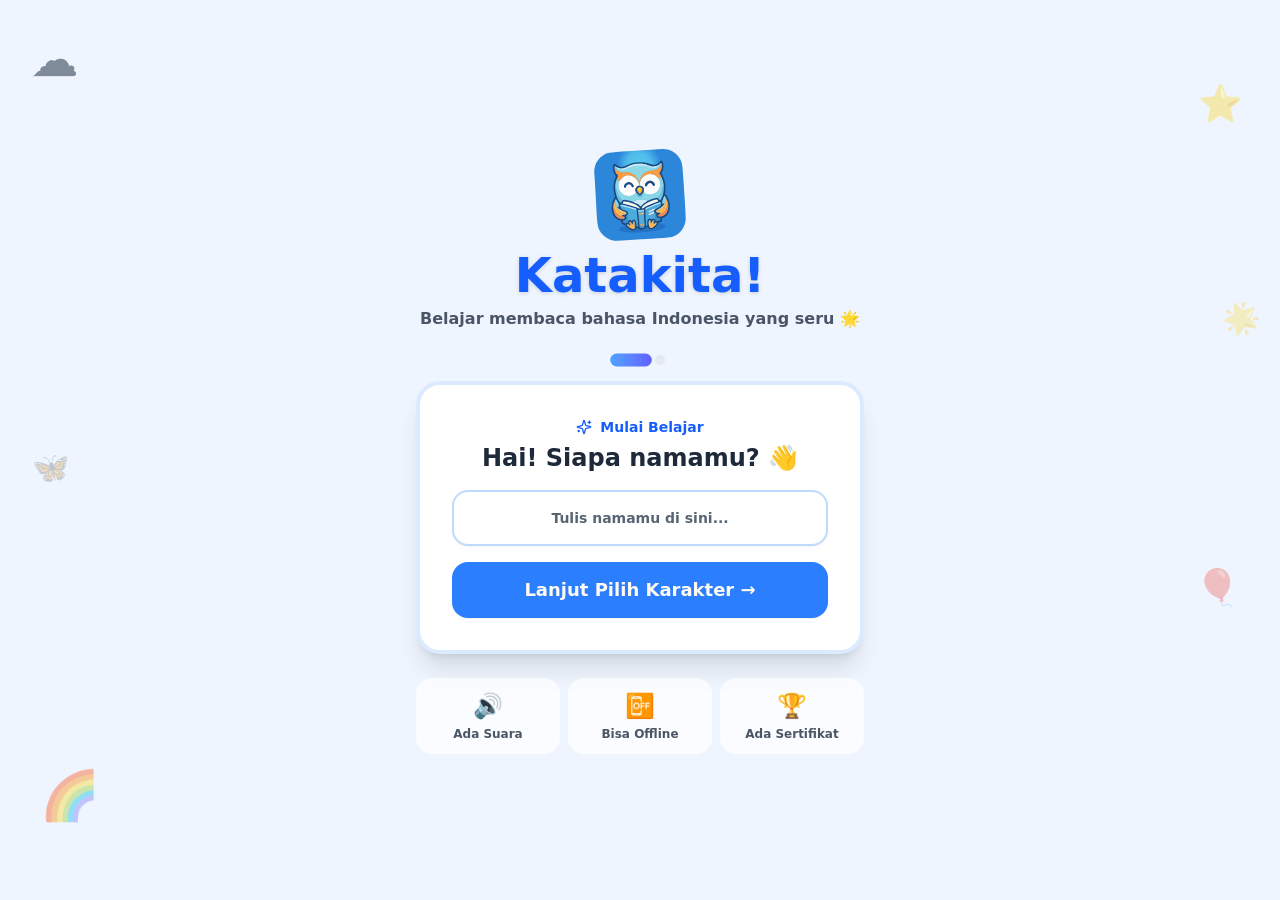
==== index.html @ d4f13519 "Add files via upload" ====
<!DOCTYPE html><!--mQQoh7WRoT4p6DpOBWC2L--><html lang="id"><head><meta charSet="utf-8"/><meta name="viewport" content="width=device-width, initial-scale=1, maximum-scale=1, viewport-fit=cover, user-scalable=no"/><link rel="preload" as="image" href="katakita-owl.svg?v=owl3"/><link rel="stylesheet" href="/_next/static/chunks/5ed0e0ec4a953db2.css" data-precedence="next"/><link rel="preload" as="script" fetchPriority="low" href="/_next/static/chunks/58c60a5fa6b544da.js"/><script src="/_next/static/chunks/771dedee3f5e1621.js" async=""></script><script src="/_next/static/chunks/93cf8d9e202dfd11.js" async=""></script><script src="/_next/static/chunks/turbopack-f32afe19e0b75952.js" async=""></script><script src="/_next/static/chunks/2f236954d6a65e12.js" async=""></script><script src="/_next/static/chunks/97674f6261551da7.js" async=""></script><script src="/_next/static/chunks/a57a8f1e0f7d968f.js" async=""></script><script src="/_next/static/chunks/85c92bc7a7020d07.js" async=""></script><script src="/_next/static/chunks/1128827484b15f7f.js" async=""></script><link rel="manifest" href="manifest.json"/><meta name="apple-mobile-web-app-capable" content="yes"/><meta name="mobile-web-app-capable" content="yes"/><link rel="icon" href="favicon.ico?v=owl2" sizes="48x48"/><link rel="icon" type="image/svg+xml" href="favicon.svg?v=owl2"/><link rel="icon" type="image/png" sizes="64x64" href="favicon.png?v=owl2"/><link rel="icon" type="image/png" sizes="192x192" href="icon-192.png?v=owl2"/><link rel="icon" type="image/png" sizes="512x512" href="icon-512.png?v=owl2"/><link rel="apple-touch-icon" href="icon-192.png?v=owl2"/><meta name="theme-color" content="#4E71FF"/><title>Katakita! - Belajar Membaca Indonesia</title><meta name="description" content="Aplikasi belajar membaca bahasa Indonesia untuk anak. Lengkap dengan suara, permainan, 6 level, dan sertifikat. Bisa dipasang &amp; dipakai offline."/><meta name="application-name" content="Katakita"/><meta name="author" content="Katakita"/><meta name="keywords" content="belajar membaca,anak,bahasa indonesia,suku kata,PWA,edukasi anak"/><meta name="mobile-web-app-capable" content="yes"/><meta name="apple-mobile-web-app-title" content="Katakita"/><meta name="apple-mobile-web-app-status-bar-style" content="default"/><meta property="og:title" content="Katakita!"/><meta property="og:description" content="Belajar membaca bahasa Indonesia untuk anak"/><meta property="og:type" content="website"/><meta name="twitter:card" content="summary"/><meta name="twitter:title" content="Katakita!"/><meta name="twitter:description" content="Belajar membaca bahasa Indonesia untuk anak"/><script src="/_next/static/chunks/a6dad97d9634a72d.js" noModule=""></script></head><body class="antialiased bg-background text-foreground"><div hidden=""><!--$--><!--/$--></div><div class="min-h-screen flex flex-col" style="opacity:1"><div class="min-h-screen flex flex-col items-center justify-center px-4 py-8 bg-[#EEF5FF] relative overflow-hidden"><div class="absolute top-10 left-5 text-5xl opacity-50 select-none">☁️</div><div class="absolute top-20 right-8 text-4xl opacity-40 select-none">⭐</div><div class="absolute bottom-20 left-10 text-5xl opacity-40 select-none">🌈</div><div class="absolute top-1/3 right-5 text-3xl opacity-30 select-none">🌟</div><div class="absolute bottom-1/3 right-10 text-4xl opacity-30 select-none">🎈</div><div class="absolute top-1/2 left-8 text-3xl opacity-25 select-none">🦋</div><div class="w-full max-w-md relative z-10" style="opacity:1;transform:none"><div class="text-center mb-6"><img class="w-24 h-24 mb-2 mx-auto" src="katakita-owl.svg?v=owl3" alt="Katakita"/><h1 class="text-4xl sm:text-5xl font-black text-blue-600 drop-shadow-sm">Katakita!</h1><p class="text-gray-600 mt-2 font-semibold">Belajar membaca bahasa Indonesia yang seru 🌟</p></div><div class="flex items-center justify-center gap-2 mb-4"><div class="h-2.5 rounded-full transition-all w-8 bg-gradient-to-r from-blue-400 to-indigo-500"></div><div class="h-2.5 rounded-full transition-all w-2.5 bg-gray-300"></div></div><div class="bg-white rounded-3xl shadow-xl border-4 border-blue-100 p-6 sm:p-8"><div class="text-center mb-4"><div class="inline-flex items-center gap-2 text-blue-600 font-bold text-sm mb-1"><svg xmlns="http://www.w3.org/2000/svg" width="24" height="24" viewBox="0 0 24 24" fill="none" stroke="currentColor" stroke-width="2" stroke-linecap="round" stroke-linejoin="round" class="lucide lucide-sparkles w-4 h-4" aria-hidden="true"><path d="M9.937 15.5A2 2 0 0 0 8.5 14.063l-6.135-1.582a.5.5 0 0 1 0-.962L8.5 9.936A2 2 0 0 0 9.937 8.5l1.582-6.135a.5.5 0 0 1 .963 0L14.063 8.5A2 2 0 0 0 15.5 9.937l6.135 1.581a.5.5 0 0 1 0 .964L15.5 14.063a2 2 0 0 0-1.437 1.437l-1.582 6.135a.5.5 0 0 1-.963 0z"></path><path d="M20 3v4"></path><path d="M22 5h-4"></path><path d="M4 17v2"></path><path d="M5 18H3"></path></svg> Mulai Belajar</div><h2 class="text-2xl font-black text-gray-800">Hai! Siapa namamu? 👋</h2></div><input data-slot="input" class="file:text-foreground placeholder:text-muted-foreground selection:bg-primary selection:text-primary-foreground dark:bg-input/30 flex w-full min-w-0 bg-transparent px-3 py-1 shadow-xs transition-[color,box-shadow] outline-none file:inline-flex file:h-7 file:border-0 file:bg-transparent file:text-sm file:font-medium disabled:pointer-events-none disabled:cursor-not-allowed disabled:opacity-50 md:text-sm focus-visible:border-ring focus-visible:ring-ring/50 focus-visible:ring-[3px] aria-invalid:ring-destructive/20 dark:aria-invalid:ring-destructive/40 aria-invalid:border-destructive text-center text-xl font-bold h-14 rounded-2xl border-2 border-blue-200 focus:border-blue-400" placeholder="Tulis namamu di sini..." maxLength="20" value=""/><button data-slot="button" class="inline-flex items-center justify-center gap-2 whitespace-nowrap transition-all disabled:pointer-events-none disabled:opacity-50 [&amp;_svg]:pointer-events-none [&amp;_svg:not([class*=&#x27;size-&#x27;])]:size-4 shrink-0 [&amp;_svg]:shrink-0 outline-none focus-visible:border-ring focus-visible:ring-ring/50 focus-visible:ring-[3px] aria-invalid:ring-destructive/20 dark:aria-invalid:ring-destructive/40 aria-invalid:border-destructive text-primary-foreground shadow-xs px-4 py-2 has-[&gt;svg]:px-3 w-full mt-4 h-14 text-lg font-bold rounded-2xl bg-blue-500 hover:bg-blue-600">Lanjut Pilih Karakter →</button></div><div class="mt-6 grid grid-cols-3 gap-2 text-center"><div class="bg-white/70 rounded-2xl p-3"><div class="text-2xl mb-1">🔊</div><div class="text-xs font-bold text-gray-600">Ada Suara</div></div><div class="bg-white/70 rounded-2xl p-3"><div class="text-2xl mb-1">📴</div><div class="text-xs font-bold text-gray-600">Bisa Offline</div></div><div class="bg-white/70 rounded-2xl p-3"><div class="text-2xl mb-1">🏆</div><div class="text-xs font-bold text-gray-600">Ada Sertifikat</div></div></div></div></div></div><!--$--><!--/$--><div role="region" aria-label="Notifications (F8)" tabindex="-1" style="pointer-events:none"><ol tabindex="-1" class="fixed top-0 z-[100] flex max-h-screen w-full flex-col-reverse p-4 sm:bottom-0 sm:right-0 sm:top-auto sm:flex-col md:max-w-[420px]"></ol></div><script src="/_next/static/chunks/58c60a5fa6b544da.js" id="_R_" async=""></script><script>(self.__next_f=self.__next_f||[]).push([0])</script><script>self.__next_f.push([1,"1:\"$Sreact.fragment\"\n2:I[39756,[\"/_next/static/chunks/2f236954d6a65e12.js\"],\"default\"]\n3:I[37457,[\"/_next/static/chunks/2f236954d6a65e12.js\"],\"default\"]\n4:I[77855,[\"/_next/static/chunks/97674f6261551da7.js\",\"/_next/static/chunks/a57a8f1e0f7d968f.js\"],\"Toaster\"]\n5:I[13468,[\"/_next/static/chunks/97674f6261551da7.js\",\"/_next/static/chunks/a57a8f1e0f7d968f.js\"],\"PWARegister\"]\n6:I[47257,[\"/_next/static/chunks/2f236954d6a65e12.js\"],\"ClientPageRoot\"]\n7:I[52683,[\"/_next/static/chunks/97674f6261551da7.js\",\"/_next/static/chunks/a57a8f1e0f7d968f.js\",\"/_next/static/chunks/85c92bc7a7020d07.js\",\"/_next/static/chunks/1128827484b15f7f.js\"],\"default\"]\na:I[97367,[\"/_next/static/chunks/2f236954d6a65e12.js\"],\"OutletBoundary\"]\nb:\"$Sreact.suspense\"\nd:I[97367,[\"/_next/static/chunks/2f236954d6a65e12.js\"],\"ViewportBoundary\"]\nf:I[97367,[\"/_next/static/chunks/2f236954d6a65e12.js\"],\"MetadataBoundary\"]\n11:I[68027,[\"/_next/static/chunks/2f236954d6a65e12.js\"],\"default\"]\n:HL[\"/_next/static/chunks/5ed0e0ec4a953db2.css\",\"style\"]\n"])</script><script>self.__next_f.push([1,"0:{\"P\":null,\"b\":\"mQQoh7WRoT4p6DpOBWC2L\",\"c\":[\"\",\"\"],\"q\":\"\",\"i\":false,\"f\":[[[\"\",{\"children\":[\"__PAGE__\",{}]},\"$undefined\",\"$undefined\",true],[[\"$\",\"$1\",\"c\",{\"children\":[[[\"$\",\"link\",\"0\",{\"rel\":\"stylesheet\",\"href\":\"/_next/static/chunks/5ed0e0ec4a953db2.css\",\"precedence\":\"next\",\"crossOrigin\":\"$undefined\",\"nonce\":\"$undefined\"}],[\"$\",\"script\",\"script-0\",{\"src\":\"/_next/static/chunks/97674f6261551da7.js\",\"async\":true,\"nonce\":\"$undefined\"}],[\"$\",\"script\",\"script-1\",{\"src\":\"/_next/static/chunks/a57a8f1e0f7d968f.js\",\"async\":true,\"nonce\":\"$undefined\"}]],[\"$\",\"html\",null,{\"lang\":\"id\",\"suppressHydrationWarning\":true,\"children\":[[\"$\",\"head\",null,{\"children\":[[\"$\",\"link\",null,{\"rel\":\"manifest\",\"href\":\"manifest.json\"}],[\"$\",\"meta\",null,{\"name\":\"apple-mobile-web-app-capable\",\"content\":\"yes\"}],[\"$\",\"meta\",null,{\"name\":\"mobile-web-app-capable\",\"content\":\"yes\"}],[\"$\",\"link\",null,{\"rel\":\"icon\",\"href\":\"favicon.ico?v=owl2\",\"sizes\":\"48x48\"}],[\"$\",\"link\",null,{\"rel\":\"icon\",\"type\":\"image/svg+xml\",\"href\":\"favicon.svg?v=owl2\"}],[\"$\",\"link\",null,{\"rel\":\"icon\",\"type\":\"image/png\",\"sizes\":\"64x64\",\"href\":\"favicon.png?v=owl2\"}],[\"$\",\"link\",null,{\"rel\":\"icon\",\"type\":\"image/png\",\"sizes\":\"192x192\",\"href\":\"icon-192.png?v=owl2\"}],[\"$\",\"link\",null,{\"rel\":\"icon\",\"type\":\"image/png\",\"sizes\":\"512x512\",\"href\":\"icon-512.png?v=owl2\"}],[\"$\",\"link\",null,{\"rel\":\"apple-touch-icon\",\"href\":\"icon-192.png?v=owl2\"}]]}],[\"$\",\"body\",null,{\"className\":\"antialiased bg-background text-foreground\",\"children\":[[\"$\",\"$L2\",null,{\"parallelRouterKey\":\"children\",\"error\":\"$undefined\",\"errorStyles\":\"$undefined\",\"errorScripts\":\"$undefined\",\"template\":[\"$\",\"$L3\",null,{}],\"templateStyles\":\"$undefined\",\"templateScripts\":\"$undefined\",\"notFound\":[[[\"$\",\"title\",null,{\"children\":\"404: This page could not be found.\"}],[\"$\",\"div\",null,{\"style\":{\"fontFamily\":\"system-ui,\\\"Segoe UI\\\",Roboto,Helvetica,Arial,sans-serif,\\\"Apple Color Emoji\\\",\\\"Segoe UI Emoji\\\"\",\"height\":\"100vh\",\"textAlign\":\"center\",\"display\":\"flex\",\"flexDirection\":\"column\",\"alignItems\":\"center\",\"justifyContent\":\"center\"},\"children\":[\"$\",\"div\",null,{\"children\":[[\"$\",\"style\",null,{\"dangerouslySetInnerHTML\":{\"__html\":\"body{color:#000;background:#fff;margin:0}.next-error-h1{border-right:1px solid rgba(0,0,0,.3)}@media (prefers-color-scheme:dark){body{color:#fff;background:#000}.next-error-h1{border-right:1px solid rgba(255,255,255,.3)}}\"}}],[\"$\",\"h1\",null,{\"className\":\"next-error-h1\",\"style\":{\"display\":\"inline-block\",\"margin\":\"0 20px 0 0\",\"padding\":\"0 23px 0 0\",\"fontSize\":24,\"fontWeight\":500,\"verticalAlign\":\"top\",\"lineHeight\":\"49px\"},\"children\":404}],[\"$\",\"div\",null,{\"style\":{\"display\":\"inline-block\"},\"children\":[\"$\",\"h2\",null,{\"style\":{\"fontSize\":14,\"fontWeight\":400,\"lineHeight\":\"49px\",\"margin\":0},\"children\":\"This page could not be found.\"}]}]]}]}]],[]],\"forbidden\":\"$undefined\",\"unauthorized\":\"$undefined\"}],[\"$\",\"$L4\",null,{}],[\"$\",\"$L5\",null,{}]]}]]}]]}],{\"children\":[[\"$\",\"$1\",\"c\",{\"children\":[[\"$\",\"$L6\",null,{\"Component\":\"$7\",\"serverProvidedParams\":{\"searchParams\":{},\"params\":{},\"promises\":[\"$@8\",\"$@9\"]}}],[[\"$\",\"script\",\"script-0\",{\"src\":\"/_next/static/chunks/85c92bc7a7020d07.js\",\"async\":true,\"nonce\":\"$undefined\"}],[\"$\",\"script\",\"script-1\",{\"src\":\"/_next/static/chunks/1128827484b15f7f.js\",\"async\":true,\"nonce\":\"$undefined\"}]],[\"$\",\"$La\",null,{\"children\":[\"$\",\"$b\",null,{\"name\":\"Next.MetadataOutlet\",\"children\":\"$@c\"}]}]]}],{},null,false,false]},null,false,false],[\"$\",\"$1\",\"h\",{\"children\":[null,[\"$\",\"$Ld\",null,{\"children\":\"$Le\"}],[\"$\",\"div\",null,{\"hidden\":true,\"children\":[\"$\",\"$Lf\",null,{\"children\":[\"$\",\"$b\",null,{\"name\":\"Next.Metadata\",\"children\":\"$L10\"}]}]}],null]}],false]],\"m\":\"$undefined\",\"G\":[\"$11\",[]],\"S\":true}\n"])</script><script>self.__next_f.push([1,"8:{}\n9:\"$0:f:0:1:1:children:0:props:children:0:props:serverProvidedParams:params\"\n"])</script><script>self.__next_f.push([1,"e:[[\"$\",\"meta\",\"0\",{\"charSet\":\"utf-8\"}],[\"$\",\"meta\",\"1\",{\"name\":\"viewport\",\"content\":\"width=device-width, initial-scale=1, maximum-scale=1, viewport-fit=cover, user-scalable=no\"}],[\"$\",\"meta\",\"2\",{\"name\":\"theme-color\",\"content\":\"#4E71FF\"}]]\n"])</script><script>self.__next_f.push([1,"c:null\n10:[[\"$\",\"title\",\"0\",{\"children\":\"Katakita! - Belajar Membaca Indonesia\"}],[\"$\",\"meta\",\"1\",{\"name\":\"description\",\"content\":\"Aplikasi belajar membaca bahasa Indonesia untuk anak. Lengkap dengan suara, permainan, 6 level, dan sertifikat. Bisa dipasang \u0026 dipakai offline.\"}],[\"$\",\"meta\",\"2\",{\"name\":\"application-name\",\"content\":\"Katakita\"}],[\"$\",\"meta\",\"3\",{\"name\":\"author\",\"content\":\"Katakita\"}],[\"$\",\"meta\",\"4\",{\"name\":\"keywords\",\"content\":\"belajar membaca,anak,bahasa indonesia,suku kata,PWA,edukasi anak\"}],[\"$\",\"meta\",\"5\",{\"name\":\"mobile-web-app-capable\",\"content\":\"yes\"}],[\"$\",\"meta\",\"6\",{\"name\":\"apple-mobile-web-app-title\",\"content\":\"Katakita\"}],[\"$\",\"meta\",\"7\",{\"name\":\"apple-mobile-web-app-status-bar-style\",\"content\":\"default\"}],[\"$\",\"meta\",\"8\",{\"property\":\"og:title\",\"content\":\"Katakita!\"}],[\"$\",\"meta\",\"9\",{\"property\":\"og:description\",\"content\":\"Belajar membaca bahasa Indonesia untuk anak\"}],[\"$\",\"meta\",\"10\",{\"property\":\"og:type\",\"content\":\"website\"}],[\"$\",\"meta\",\"11\",{\"name\":\"twitter:card\",\"content\":\"summary\"}],[\"$\",\"meta\",\"12\",{\"name\":\"twitter:title\",\"content\":\"Katakita!\"}],[\"$\",\"meta\",\"13\",{\"name\":\"twitter:description\",\"content\":\"Belajar membaca bahasa Indonesia untuk anak\"}]]\n"])</script></body></html>
---- _next/static/chunks/5ed0e0ec4a953db2.css ----
@layer properties{@supports (((-webkit-hyphens:none)) and (not (margin-trim:inline))) or ((-moz-orient:inline) and (not (color:rgb(from red r g b)))){*,:before,:after,::backdrop{--tw-translate-x:0;--tw-translate-y:0;--tw-translate-z:0;--tw-scale-x:1;--tw-scale-y:1;--tw-scale-z:1;--tw-rotate-x:initial;--tw-rotate-y:initial;--tw-rotate-z:initial;--tw-skew-x:initial;--tw-skew-y:initial;--tw-space-y-reverse:0;--tw-space-x-reverse:0;--tw-border-style:solid;--tw-gradient-position:initial;--tw-gradient-from:#0000;--tw-gradient-via:#0000;--tw-gradient-to:#0000;--tw-gradient-stops:initial;--tw-gradient-via-stops:initial;--tw-gradient-from-position:0%;--tw-gradient-via-position:50%;--tw-gradient-to-position:100%;--tw-leading:initial;--tw-font-weight:initial;--tw-tracking:initial;--tw-ordinal:initial;--tw-slashed-zero:initial;--tw-numeric-figure:initial;--tw-numeric-spacing:initial;--tw-numeric-fraction:initial;--tw-shadow:0 0 #0000;--tw-shadow-color:initial;--tw-shadow-alpha:100%;--tw-inset-shadow:0 0 #0000;--tw-inset-shadow-color:initial;--tw-inset-shadow-alpha:100%;--tw-ring-color:initial;--tw-ring-shadow:0 0 #0000;--tw-inset-ring-color:initial;--tw-inset-ring-shadow:0 0 #0000;--tw-ring-inset:initial;--tw-ring-offset-width:0px;--tw-ring-offset-color:#fff;--tw-ring-offset-shadow:0 0 #0000;--tw-outline-style:solid;--tw-blur:initial;--tw-brightness:initial;--tw-contrast:initial;--tw-grayscale:initial;--tw-hue-rotate:initial;--tw-invert:initial;--tw-opacity:initial;--tw-saturate:initial;--tw-sepia:initial;--tw-drop-shadow:initial;--tw-drop-shadow-color:initial;--tw-drop-shadow-alpha:100%;--tw-drop-shadow-size:initial;--tw-backdrop-blur:initial;--tw-backdrop-brightness:initial;--tw-backdrop-contrast:initial;--tw-backdrop-grayscale:initial;--tw-backdrop-hue-rotate:initial;--tw-backdrop-invert:initial;--tw-backdrop-opacity:initial;--tw-backdrop-saturate:initial;--tw-backdrop-sepia:initial;--tw-duration:initial;--tw-ease:initial;--tw-content:"";--tw-animation-delay:0s;--tw-animation-direction:normal;--tw-animation-duration:initial;--tw-animation-fill-mode:none;--tw-animation-iteration-count:1;--tw-enter-blur:0;--tw-enter-opacity:1;--tw-enter-rotate:0;--tw-enter-scale:1;--tw-enter-translate-x:0;--tw-enter-translate-y:0;--tw-exit-blur:0;--tw-exit-opacity:1;--tw-exit-rotate:0;--tw-exit-scale:1;--tw-exit-translate-x:0;--tw-exit-translate-y:0}}}@layer theme{:root,:host{--color-red-50:#fef2f2;--color-red-100:#ffe2e2;--color-red-200:#ffcaca;--color-red-300:#ffa3a3;--color-red-400:#ff6568;--color-red-500:#fb2c36;--color-red-600:#e40014;--color-red-700:#bf000f;--color-red-800:#9f0712;--color-orange-50:#fff7ed;--color-orange-200:#ffd7a8;--color-orange-400:#ff8b1a;--color-orange-500:#fe6e00;--color-orange-700:#c53c00;--color-amber-50:#fffbeb;--color-amber-100:#fef3c6;--color-amber-200:#fee685;--color-amber-300:#ffd236;--color-amber-400:#fcbb00;--color-amber-500:#f99c00;--color-amber-700:#b75000;--color-yellow-50:#fefce8;--color-yellow-100:#fef9c2;--color-yellow-200:#fff085;--color-yellow-300:#ffe02a;--color-yellow-400:#fac800;--color-yellow-500:#edb200;--color-yellow-600:#cd8900;--color-yellow-700:#a36100;--color-lime-400:#9de500;--color-green-50:#f0fdf4;--color-green-100:#dcfce7;--color-green-200:#b9f8cf;--color-green-300:#7bf1a8;--color-green-400:#05df72;--color-green-500:#00c758;--color-green-600:#00a544;--color-green-700:#008138;--color-green-800:#016630;--color-emerald-50:#ecfdf5;--color-emerald-100:#d0fae5;--color-emerald-200:#a4f4cf;--color-emerald-300:#5ee9b5;--color-emerald-400:#00d294;--color-emerald-500:#00bb7f;--color-emerald-600:#009767;--color-emerald-700:#007956;--color-emerald-800:#005f46;--color-teal-50:#f0fdfa;--color-teal-100:#cbfbf1;--color-teal-200:#96f7e4;--color-teal-300:#46ecd5;--color-teal-400:#00d3bd;--color-teal-500:#00baa7;--color-teal-600:#009588;--color-teal-700:#00776e;--color-teal-800:#005f5a;--color-cyan-50:#ecfeff;--color-cyan-200:#a2f4fd;--color-cyan-500:#00b7d7;--color-cyan-600:#0092b5;--color-cyan-700:#007492;--color-sky-50:#f0f9ff;--color-sky-100:#dff2fe;--color-sky-200:#b8e6fe;--color-sky-300:#77d4ff;--color-sky-400:#00bcfe;--color-sky-500:#00a5ef;--color-sky-600:#0084cc;--color-sky-700:#0069a4;--color-sky-800:#005986;--color-sky-900:#024a70;--color-blue-50:#eff6ff;--color-blue-100:#dbeafe;--color-blue-200:#bedbff;--color-blue-300:#90c5ff;--color-blue-400:#54a2ff;--color-blue-500:#3080ff;--color-blue-600:#155dfc;--color-blue-700:#1447e6;--color-blue-800:#193cb8;--color-indigo-50:#eef2ff;--color-indigo-100:#e0e7ff;--color-indigo-400:#7d87ff;--color-indigo-500:#625fff;--color-indigo-600:#4f39f6;--color-violet-50:#f5f3ff;--color-violet-100:#ede9fe;--color-violet-200:#ddd6ff;--color-violet-300:#c4b4ff;--color-violet-400:#a685ff;--color-violet-500:#8d54ff;--color-violet-600:#7f22fe;--color-violet-700:#7008e7;--color-violet-800:#5d0ec0;--color-purple-50:#faf5ff;--color-purple-100:#f3e8ff;--color-purple-500:#ac4bff;--color-purple-600:#9810fa;--color-pink-50:#fdf2f8;--color-pink-100:#fce7f3;--color-pink-200:#fccee8;--color-pink-300:#fda5d5;--color-pink-400:#fb64b6;--color-pink-500:#f6339a;--color-pink-600:#e30076;--color-pink-700:#c4005c;--color-pink-800:#a2004c;--color-rose-50:#fff1f2;--color-rose-100:#ffe4e6;--color-rose-200:#ffccd3;--color-rose-300:#ffa2ae;--color-rose-400:#ff667f;--color-rose-500:#ff2357;--color-rose-600:#e70044;--color-rose-700:#c20039;--color-slate-50:#f8fafc;--color-slate-100:#f1f5f9;--color-slate-500:#62748e;--color-slate-700:#314158;--color-slate-800:#1d293d;--color-gray-50:#f9fafb;--color-gray-100:#f3f4f6;--color-gray-200:#e5e7eb;--color-gray-300:#d1d5dc;--color-gray-400:#99a1af;--color-gray-500:#6a7282;--color-gray-600:#4a5565;--color-gray-700:#364153;--color-gray-800:#1e2939;--color-gray-900:#101828;--color-black:#000;--color-white:#fff;--spacing:.25rem;--container-sm:24rem;--container-md:28rem;--container-lg:32rem;--container-2xl:42rem;--container-3xl:48rem;--container-4xl:56rem;--container-5xl:64rem;--text-xs:.75rem;--text-xs--line-height:calc(1/.75);--text-sm:.875rem;--text-sm--line-height:calc(1.25/.875);--text-base:1rem;--text-base--line-height:calc(1.5/1);--text-lg:1.125rem;--text-lg--line-height:calc(1.75/1.125);--text-xl:1.25rem;--text-xl--line-height:calc(1.75/1.25);--text-2xl:1.5rem;--text-2xl--line-height:calc(2/1.5);--text-3xl:1.875rem;--text-3xl--line-height:calc(2.25/1.875);--text-4xl:2.25rem;--text-4xl--line-height:calc(2.5/2.25);--text-5xl:3rem;--text-5xl--line-height:1;--text-6xl:3.75rem;--text-6xl--line-height:1;--text-7xl:4.5rem;--text-7xl--line-height:1;--text-8xl:6rem;--text-8xl--line-height:1;--font-weight-normal:400;--font-weight-medium:500;--font-weight-semibold:600;--font-weight-bold:700;--font-weight-black:900;--tracking-tight:-.025em;--tracking-wide:.025em;--tracking-wider:.05em;--tracking-widest:.1em;--leading-tight:1.25;--leading-relaxed:1.625;--radius-xs:.125rem;--radius-2xl:1rem;--radius-3xl:1.5rem;--shadow-lg:0 10px 15px -3px #0000001a,0 4px 6px -4px #0000001a;--drop-shadow-sm:0 1px 2px #00000026;--ease-in-out:cubic-bezier(.4,0,.2,1);--animate-spin:spin 1s linear infinite;--animate-ping:ping 1s cubic-bezier(0,0,.2,1)infinite;--animate-pulse:pulse 2s cubic-bezier(.4,0,.6,1)infinite;--blur-sm:8px;--blur-md:12px;--blur-xl:24px;--aspect-video:16/9;--default-transition-duration:.15s;--default-transition-timing-function:cubic-bezier(.4,0,.2,1);--default-font-family:var(--font-geist-sans);--default-mono-font-family:var(--font-geist-mono);--color-border:var(--border)}@supports (color:lab(0% 0 0)){:root,:host{--color-red-50:lab(96.5005% 4.18508 1.52328);--color-red-100:lab(92.243% 10.2865 3.83865);--color-red-200:lab(86.017% 19.8815 7.75869);--color-red-300:lab(76.5514% 36.422 15.5335);--color-red-400:lab(63.7053% 60.745 31.3109);--color-red-500:lab(55.4814% 75.0732 48.8528);--color-red-600:lab(48.4493% 77.4328 61.5452);--color-red-700:lab(40.4273% 67.2623 53.7441);--color-red-800:lab(33.7174% 55.8993 41.0293);--color-orange-50:lab(97.7008% 1.53735 5.90649);--color-orange-200:lab(88.4871% 9.94918 28.8378);--color-orange-400:lab(70.0429% 42.5156 75.8207);--color-orange-500:lab(64.272% 57.1788 90.3583);--color-orange-700:lab(46.4615% 57.7275 70.8507);--color-amber-50:lab(98.6252% -.635922 8.42309);--color-amber-100:lab(95.916% -1.21653 23.111);--color-amber-200:lab(91.7203% -.505269 49.9084);--color-amber-300:lab(86.4156% 6.13147 78.3961);--color-amber-400:lab(80.1641% 16.6016 99.2089);--color-amber-500:lab(72.7183% 31.8672 97.9407);--color-amber-700:lab(47.2709% 42.9082 69.2966);--color-yellow-50:lab(98.6846% -1.79055 9.7766);--color-yellow-100:lab(97.3564% -4.51407 27.344);--color-yellow-200:lab(94.3433% -5.00429 52.9663);--color-yellow-300:lab(89.7033% -.480294 84.4917);--color-yellow-400:lab(83.2664% 8.65132 106.895);--color-yellow-500:lab(76.3898% 14.5258 98.4589);--color-yellow-600:lab(62.7799% 22.4197 86.1544);--color-yellow-700:lab(47.8202% 25.2426 66.5015);--color-lime-400:lab(83.7876% -45.0447 88.4738);--color-green-50:lab(98.1563% -5.60117 2.75915);--color-green-100:lab(96.1861% -13.8464 6.52365);--color-green-200:lab(92.4222% -26.4702 12.9427);--color-green-300:lab(86.9953% -47.2691 25.0054);--color-green-400:lab(78.503% -64.9265 39.7492);--color-green-500:lab(70.5521% -66.5147 45.8073);--color-green-600:lab(59.0978% -58.6621 41.2579);--color-green-700:lab(47.0329% -47.0239 31.4788);--color-green-800:lab(37.4616% -36.7971 22.9692);--color-emerald-50:lab(97.8462% -6.94966 1.85487);--color-emerald-100:lab(94.9004% -17.0769 5.63836);--color-emerald-200:lab(90.2247% -31.039 9.47084);--color-emerald-300:lab(83.9203% -48.7124 13.8849);--color-emerald-400:lab(75.0771% -60.7313 19.4147);--color-emerald-500:lab(66.9756% -58.27 19.5419);--color-emerald-600:lab(55.0481% -49.9246 15.93);--color-emerald-700:lab(44.4871% -41.0396 11.0361);--color-emerald-800:lab(35.3675% -33.1188 8.04002);--color-teal-50:lab(98.3189% -4.74921 -.111711);--color-teal-100:lab(95.1845% -17.4212 -.425422);--color-teal-200:lab(90.7612% -33.1343 -.542295);--color-teal-300:lab(84.8977% -48.1516 -1.3321);--color-teal-400:lab(76.0109% -53.3483 -2.27906);--color-teal-500:lab(67.3859% -49.0983 -2.63511);--color-teal-600:lab(55.0223% -41.0774 -3.90277);--color-teal-700:lab(44.4134% -33.1436 -4.22149);--color-teal-800:lab(35.5975% -26.6648 -4.34487);--color-cyan-50:lab(98.3304% -5.97432 -2.62108);--color-cyan-200:lab(91.0821% -24.0435 -12.8306);--color-cyan-500:lab(67.805% -35.3952 -30.2018);--color-cyan-600:lab(55.1767% -26.7496 -30.5139);--color-cyan-700:lab(44.7267% -21.5987 -26.118);--color-sky-50:lab(97.3623% -2.33802 -4.13098);--color-sky-100:lab(94.3709% -4.56053 -8.23453);--color-sky-200:lab(88.6983% -11.3978 -16.8488);--color-sky-300:lab(80.3307% -20.2945 -31.385);--color-sky-400:lab(70.687% -23.6078 -45.9483);--color-sky-500:lab(63.3038% -18.433 -51.0407);--color-sky-600:lab(51.7754% -11.4712 -49.8349);--color-sky-700:lab(41.6013% -9.10804 -42.5647);--color-sky-800:lab(35.164% -9.57692 -34.4068);--color-sky-900:lab(29.1959% -8.34689 -28.2453);--color-blue-50:lab(96.492% -1.14644 -5.11479);--color-blue-100:lab(92.0301% -2.24757 -11.6453);--color-blue-200:lab(86.15% -4.04379 -21.0797);--color-blue-300:lab(77.5052% -6.4629 -36.42);--color-blue-400:lab(65.0361% -1.42065 -56.9802);--color-blue-500:lab(54.1736% 13.3369 -74.6839);--color-blue-600:lab(44.0605% 29.0279 -86.0352);--color-blue-700:lab(36.9089% 35.0961 -85.6872);--color-blue-800:lab(30.2514% 27.7853 -70.2699);--color-indigo-50:lab(95.4818% .411302 -6.78529);--color-indigo-100:lab(91.6577% 1.04591 -12.7199);--color-indigo-400:lab(59.866% 22.4834 -64.4485);--color-indigo-500:lab(48.295% 38.3129 -81.9673);--color-indigo-600:lab(38.4009% 52.6132 -92.3857);--color-violet-50:lab(96.2416% 2.28849 -5.51657);--color-violet-100:lab(93.0838% 4.35197 -9.88284);--color-violet-200:lab(87.0888% 8.53688 -19.4189);--color-violet-300:lab(76.7419% 18.3911 -37.0706);--color-violet-400:lab(62.8239% 34.9159 -60.0512);--color-violet-500:lab(49.9355% 55.1776 -81.8963);--color-violet-600:lab(41.088% 68.9966 -91.995);--color-violet-700:lab(35.2783% 67.9912 -88.793);--color-violet-800:lab(29.3188% 57.7986 -76.1493);--color-purple-50:lab(97.1627% 2.99937 -4.13398);--color-purple-100:lab(93.3333% 6.97437 -9.83434);--color-purple-500:lab(52.0183% 66.11 -78.2316);--color-purple-600:lab(43.0295% 75.21 -86.5669);--color-pink-50:lab(96.4459% 4.53997 -1.49434);--color-pink-100:lab(93.5864% 9.01193 -3.15079);--color-pink-200:lab(87.4504% 19.6 -6.46662);--color-pink-300:lab(77.8308% 38.525 -10.5394);--color-pink-400:lab(64.5597% 64.3615 -12.7988);--color-pink-500:lab(56.9303% 76.8162 -8.07021);--color-pink-600:lab(49.5493% 79.8381 2.31768);--color-pink-700:lab(42.1737% 71.8009 7.42233);--color-pink-800:lab(34.9559% 60.2885 5.99639);--color-rose-50:lab(96.2369% 4.94155 1.28011);--color-rose-100:lab(92.8221% 9.86832 2.60075);--color-rose-200:lab(86.806% 19.1909 4.07754);--color-rose-300:lab(76.6339% 38.3549 9.68835);--color-rose-400:lab(64.4125% 63.0291 19.2068);--color-rose-500:lab(56.101% 79.4328 31.4532);--color-rose-600:lab(49.1882% 81.577 36.0311);--color-rose-700:lab(41.1651% 71.6251 30.3087);--color-slate-50:lab(98.1434% -.369519 -1.05966);--color-slate-100:lab(96.286% -.852436 -2.46847);--color-slate-500:lab(48.0876% -2.03595 -16.5814);--color-slate-700:lab(26.9569% -1.47016 -15.6993);--color-slate-800:lab(16.132% -.318035 -14.6672);--color-gray-50:lab(98.2596% -.247031 -.706708);--color-gray-100:lab(96.1596% -.0823438 -1.13575);--color-gray-200:lab(91.6229% -.159115 -2.26791);--color-gray-300:lab(85.1236% -.612259 -3.7138);--color-gray-400:lab(65.9269% -.832707 -8.17473);--color-gray-500:lab(47.7841% -.393182 -10.0268);--color-gray-600:lab(35.6337% -1.58697 -10.8425);--color-gray-700:lab(27.1134% -.956401 -12.3224);--color-gray-800:lab(16.1051% -1.18239 -11.7533);--color-gray-900:lab(8.11897% .811279 -12.254)}}}@layer base{*,:after,:before,::backdrop{box-sizing:border-box;border:0 solid;margin:0;padding:0}::file-selector-button{box-sizing:border-box;border:0 solid;margin:0;padding:0}html,:host{-webkit-text-size-adjust:100%;tab-size:4;line-height:1.5;font-family:var(--default-font-family,ui-sans-serif,system-ui,sans-serif,"Apple Color Emoji","Segoe UI Emoji","Segoe UI Symbol","Noto Color Emoji");font-feature-settings:var(--default-font-feature-settings,normal);font-variation-settings:var(--default-font-variation-settings,normal);-webkit-tap-highlight-color:transparent}hr{height:0;color:inherit;border-top-width:1px}abbr:where([title]){-webkit-text-decoration:underline dotted;text-decoration:underline dotted}h1,h2,h3,h4,h5,h6{font-size:inherit;font-weight:inherit}a{color:inherit;-webkit-text-decoration:inherit;-webkit-text-decoration:inherit;-webkit-text-decoration:inherit;-webkit-text-decoration:inherit;text-decoration:inherit}b,strong{font-weight:bolder}code,kbd,samp,pre{font-family:var(--default-mono-font-family,ui-monospace,SFMono-Regular,Menlo,Monaco,Consolas,"Liberation Mono","Courier New",monospace);font-feature-settings:var(--default-mono-font-feature-settings,normal);font-variation-settings:var(--default-mono-font-variation-settings,normal);font-size:1em}small{font-size:80%}sub,sup{vertical-align:baseline;font-size:75%;line-height:0;position:relative}sub{bottom:-.25em}sup{top:-.5em}table{text-indent:0;border-color:inherit;border-collapse:collapse}:-moz-focusring{outline:auto}progress{vertical-align:baseline}summary{display:list-item}ol,ul,menu{list-style:none}img,svg,video,canvas,audio,iframe,embed,object{vertical-align:middle;display:block}img,video{max-width:100%;height:auto}button,input,select,optgroup,textarea{font:inherit;font-feature-settings:inherit;font-variation-settings:inherit;letter-spacing:inherit;color:inherit;opacity:1;background-color:#0000;border-radius:0}::file-selector-button{font:inherit;font-feature-settings:inherit;font-variation-settings:inherit;letter-spacing:inherit;color:inherit;opacity:1;background-color:#0000;border-radius:0}:where(select:is([multiple],[size])) optgroup{font-weight:bolder}:where(select:is([multiple],[size])) optgroup option{padding-inline-start:20px}::file-selector-button{margin-inline-end:4px}::placeholder{opacity:1}@supports (not ((-webkit-appearance:-apple-pay-button))) or (contain-intrinsic-size:1px){::placeholder{color:currentColor}@supports (color:color-mix(in lab, red, red)){::placeholder{color:color-mix(in oklab,currentcolor 50%,transparent)}}}textarea{resize:vertical}::-webkit-search-decoration{-webkit-appearance:none}::-webkit-date-and-time-value{min-height:1lh;text-align:inherit}::-webkit-datetime-edit{display:inline-flex}::-webkit-datetime-edit-fields-wrapper{padding:0}::-webkit-datetime-edit{padding-block:0}::-webkit-datetime-edit-year-field{padding-block:0}::-webkit-datetime-edit-month-field{padding-block:0}::-webkit-datetime-edit-day-field{padding-block:0}::-webkit-datetime-edit-hour-field{padding-block:0}::-webkit-datetime-edit-minute-field{padding-block:0}::-webkit-datetime-edit-second-field{padding-block:0}::-webkit-datetime-edit-millisecond-field{padding-block:0}::-webkit-datetime-edit-meridiem-field{padding-block:0}::-webkit-calendar-picker-indicator{line-height:1}:-moz-ui-invalid{box-shadow:none}button,input:where([type=button],[type=reset],[type=submit]){appearance:button}::file-selector-button{appearance:button}::-webkit-inner-spin-button{height:auto}::-webkit-outer-spin-button{height:auto}[hidden]:where(:not([hidden=until-found])){display:none!important}*{border-color:var(--border);outline-color:var(--ring)}@supports (color:color-mix(in lab, red, red)){*{outline-color:color-mix(in oklab,var(--ring)50%,transparent)}}body{background-color:var(--background);color:var(--foreground);-webkit-tap-highlight-color:transparent;overscroll-behavior-y:none}input,select,textarea{font-size:16px}}@layer components;@layer utilities{.\@container\/card-header{container:card-header/inline-size}.pointer-events-auto{pointer-events:auto}.pointer-events-none{pointer-events:none}.invisible{visibility:hidden}.visible{visibility:visible}.sr-only{clip-path:inset(50%);white-space:nowrap;border-width:0;width:1px;height:1px;margin:-1px;padding:0;position:absolute;overflow:hidden}.absolute{position:absolute}.fixed{position:fixed}.relative{position:relative}.static{position:static}.sticky{position:sticky}.inset-0{inset:calc(var(--spacing)*0)}.inset-2{inset:calc(var(--spacing)*2)}.inset-x-0{inset-inline:calc(var(--spacing)*0)}.inset-y-0{inset-block:calc(var(--spacing)*0)}.-top-0\.5{top:calc(var(--spacing)*-.5)}.-top-1{top:calc(var(--spacing)*-1)}.-top-1\.5{top:calc(var(--spacing)*-1.5)}.-top-2{top:calc(var(--spacing)*-2)}.-top-3{top:calc(var(--spacing)*-3)}.-top-4{top:calc(var(--spacing)*-4)}.-top-12{top:calc(var(--spacing)*-12)}.top-0{top:calc(var(--spacing)*0)}.top-0\.5{top:calc(var(--spacing)*.5)}.top-1{top:calc(var(--spacing)*1)}.top-1\.5{top:calc(var(--spacing)*1.5)}.top-1\/2{top:50%}.top-1\/3{top:33.3333%}.top-3{top:calc(var(--spacing)*3)}.top-3\.5{top:calc(var(--spacing)*3.5)}.top-4{top:calc(var(--spacing)*4)}.top-10{top:calc(var(--spacing)*10)}.top-20{top:calc(var(--spacing)*20)}.top-\[1px\]{top:1px}.top-\[15\%\]{top:15%}.top-\[50\%\]{top:50%}.top-\[60\%\]{top:60%}.top-full{top:100%}.-right-0\.5{right:calc(var(--spacing)*-.5)}.-right-1{right:calc(var(--spacing)*-1)}.-right-1\.5{right:calc(var(--spacing)*-1.5)}.-right-2{right:calc(var(--spacing)*-2)}.-right-3{right:calc(var(--spacing)*-3)}.-right-4{right:calc(var(--spacing)*-4)}.-right-12{right:calc(var(--spacing)*-12)}.right-0{right:calc(var(--spacing)*0)}.right-0\.5{right:calc(var(--spacing)*.5)}.right-1{right:calc(var(--spacing)*1)}.right-2{right:calc(var(--spacing)*2)}.right-3{right:calc(var(--spacing)*3)}.right-4{right:calc(var(--spacing)*4)}.right-5{right:calc(var(--spacing)*5)}.right-8{right:calc(var(--spacing)*8)}.right-10{right:calc(var(--spacing)*10)}.-bottom-1{bottom:calc(var(--spacing)*-1)}.-bottom-2{bottom:calc(var(--spacing)*-2)}.-bottom-3{bottom:calc(var(--spacing)*-3)}.-bottom-4{bottom:calc(var(--spacing)*-4)}.-bottom-6{bottom:calc(var(--spacing)*-6)}.-bottom-12{bottom:calc(var(--spacing)*-12)}.bottom-0{bottom:calc(var(--spacing)*0)}.bottom-1{bottom:calc(var(--spacing)*1)}.bottom-1\/3{bottom:33.3333%}.bottom-3{bottom:calc(var(--spacing)*3)}.bottom-4{bottom:calc(var(--spacing)*4)}.bottom-20{bottom:calc(var(--spacing)*20)}.bottom-\[15\%\]{bottom:15%}.-left-2{left:calc(var(--spacing)*-2)}.-left-3{left:calc(var(--spacing)*-3)}.-left-12{left:calc(var(--spacing)*-12)}.left-0{left:calc(var(--spacing)*0)}.left-1\/2{left:50%}.left-2{left:calc(var(--spacing)*2)}.left-3{left:calc(var(--spacing)*3)}.left-4{left:calc(var(--spacing)*4)}.left-5{left:calc(var(--spacing)*5)}.left-8{left:calc(var(--spacing)*8)}.left-10{left:calc(var(--spacing)*10)}.left-\[50\%\]{left:50%}.isolate{isolation:isolate}.z-10{z-index:10}.z-20{z-index:20}.z-50{z-index:50}.z-\[1\]{z-index:1}.z-\[100\]{z-index:100}.z-\[200\]{z-index:200}.col-start-2{grid-column-start:2}.row-span-2{grid-row:span 2/span 2}.row-start-1{grid-row-start:1}.container{width:100%}@media (min-width:40rem){.container{max-width:40rem}}@media (min-width:48rem){.container{max-width:48rem}}@media (min-width:64rem){.container{max-width:64rem}}@media (min-width:80rem){.container{max-width:80rem}}@media (min-width:96rem){.container{max-width:96rem}}.-mx-1{margin-inline:calc(var(--spacing)*-1)}.mx-2{margin-inline:calc(var(--spacing)*2)}.mx-3\.5{margin-inline:calc(var(--spacing)*3.5)}.mx-auto{margin-inline:auto}.my-0\.5{margin-block:calc(var(--spacing)*.5)}.my-1{margin-block:calc(var(--spacing)*1)}.my-3{margin-block:calc(var(--spacing)*3)}.-mt-1{margin-top:calc(var(--spacing)*-1)}.-mt-4{margin-top:calc(var(--spacing)*-4)}.mt-0\.5{margin-top:calc(var(--spacing)*.5)}.mt-1{margin-top:calc(var(--spacing)*1)}.mt-1\.5{margin-top:calc(var(--spacing)*1.5)}.mt-2{margin-top:calc(var(--spacing)*2)}.mt-3{margin-top:calc(var(--spacing)*3)}.mt-4{margin-top:calc(var(--spacing)*4)}.mt-5{margin-top:calc(var(--spacing)*5)}.mt-6{margin-top:calc(var(--spacing)*6)}.mt-8{margin-top:calc(var(--spacing)*8)}.mt-auto{margin-top:auto}.mr-1{margin-right:calc(var(--spacing)*1)}.mr-1\.5{margin-right:calc(var(--spacing)*1.5)}.mr-2{margin-right:calc(var(--spacing)*2)}.mb-0\.5{margin-bottom:calc(var(--spacing)*.5)}.mb-1{margin-bottom:calc(var(--spacing)*1)}.mb-2{margin-bottom:calc(var(--spacing)*2)}.mb-3{margin-bottom:calc(var(--spacing)*3)}.mb-4{margin-bottom:calc(var(--spacing)*4)}.mb-5{margin-bottom:calc(var(--spacing)*5)}.mb-6{margin-bottom:calc(var(--spacing)*6)}.-ml-4{margin-left:calc(var(--spacing)*-4)}.ml-1{margin-left:calc(var(--spacing)*1)}.ml-2{margin-left:calc(var(--spacing)*2)}.ml-auto{margin-left:auto}.line-clamp-1{-webkit-line-clamp:1;-webkit-box-orient:vertical;display:-webkit-box;overflow:hidden}.line-clamp-2{-webkit-line-clamp:2;-webkit-box-orient:vertical;display:-webkit-box;overflow:hidden}.block{display:block}.flex{display:flex}.grid{display:grid}.hidden{display:none}.inline{display:inline}.inline-block{display:inline-block}.inline-flex{display:inline-flex}.table{display:table}.table-caption{display:table-caption}.table-cell{display:table-cell}.table-row{display:table-row}.field-sizing-content{field-sizing:content}.aspect-square{aspect-ratio:1}.aspect-video{aspect-ratio:var(--aspect-video)}.size-\(--cell-size\){width:var(--cell-size);height:var(--cell-size)}.size-2{width:calc(var(--spacing)*2);height:calc(var(--spacing)*2)}.size-2\.5{width:calc(var(--spacing)*2.5);height:calc(var(--spacing)*2.5)}.size-3{width:calc(var(--spacing)*3);height:calc(var(--spacing)*3)}.size-3\.5{width:calc(var(--spacing)*3.5);height:calc(var(--spacing)*3.5)}.size-4{width:calc(var(--spacing)*4);height:calc(var(--spacing)*4)}.size-7{width:calc(var(--spacing)*7);height:calc(var(--spacing)*7)}.size-8{width:calc(var(--spacing)*8);height:calc(var(--spacing)*8)}.size-9{width:calc(var(--spacing)*9);height:calc(var(--spacing)*9)}.size-auto{width:auto;height:auto}.size-full{width:100%;height:100%}.h-\(--cell-size\){height:var(--cell-size)}.h-0\.5{height:calc(var(--spacing)*.5)}.h-1\.5{height:calc(var(--spacing)*1.5)}.h-2{height:calc(var(--spacing)*2)}.h-2\.5{height:calc(var(--spacing)*2.5)}.h-3{height:calc(var(--spacing)*3)}.h-3\.5{height:calc(var(--spacing)*3.5)}.h-4{height:calc(var(--spacing)*4)}.h-5{height:calc(var(--spacing)*5)}.h-6{height:calc(var(--spacing)*6)}.h-7{height:calc(var(--spacing)*7)}.h-8{height:calc(var(--spacing)*8)}.h-9{height:calc(var(--spacing)*9)}.h-10{height:calc(var(--spacing)*10)}.h-11{height:calc(var(--spacing)*11)}.h-12{height:calc(var(--spacing)*12)}.h-14{height:calc(var(--spacing)*14)}.h-16{height:calc(var(--spacing)*16)}.h-20{height:calc(var(--spacing)*20)}.h-24{height:calc(var(--spacing)*24)}.h-28{height:calc(var(--spacing)*28)}.h-48{height:calc(var(--spacing)*48)}.h-80{height:calc(var(--spacing)*80)}.h-\[1\.15rem\]{height:1.15rem}.h-\[calc\(100\%-1px\)\]{height:calc(100% - 1px)}.h-\[var\(--radix-navigation-menu-viewport-height\)\]{height:var(--radix-navigation-menu-viewport-height)}.h-\[var\(--radix-select-trigger-height\)\]{height:var(--radix-select-trigger-height)}.h-auto{height:auto}.h-full{height:100%}.h-px{height:1px}.h-svh{height:100svh}.max-h-\(--radix-context-menu-content-available-height\){max-height:var(--radix-context-menu-content-available-height)}.max-h-\(--radix-dropdown-menu-content-available-height\){max-height:var(--radix-dropdown-menu-content-available-height)}.max-h-\(--radix-select-content-available-height\){max-height:var(--radix-select-content-available-height)}.max-h-40{max-height:calc(var(--spacing)*40)}.max-h-56{max-height:calc(var(--spacing)*56)}.max-h-\[300px\]{max-height:300px}.max-h-screen{max-height:100vh}.min-h-0{min-height:calc(var(--spacing)*0)}.min-h-4{min-height:calc(var(--spacing)*4)}.min-h-16{min-height:calc(var(--spacing)*16)}.min-h-\[56px\]{min-height:56px}.min-h-\[70px\]{min-height:70px}.min-h-\[80px\]{min-height:80px}.min-h-\[90px\]{min-height:90px}.min-h-screen{min-height:100vh}.min-h-svh{min-height:100svh}.w-\(--cell-size\){width:var(--cell-size)}.w-\(--sidebar-width\){width:var(--sidebar-width)}.w-0{width:calc(var(--spacing)*0)}.w-1{width:calc(var(--spacing)*1)}.w-2{width:calc(var(--spacing)*2)}.w-2\.5{width:calc(var(--spacing)*2.5)}.w-3{width:calc(var(--spacing)*3)}.w-3\.5{width:calc(var(--spacing)*3.5)}.w-3\/4{width:75%}.w-4{width:calc(var(--spacing)*4)}.w-5{width:calc(var(--spacing)*5)}.w-6{width:calc(var(--spacing)*6)}.w-7{width:calc(var(--spacing)*7)}.w-8{width:calc(var(--spacing)*8)}.w-9{width:calc(var(--spacing)*9)}.w-10{width:calc(var(--spacing)*10)}.w-12{width:calc(var(--spacing)*12)}.w-14{width:calc(var(--spacing)*14)}.w-16{width:calc(var(--spacing)*16)}.w-20{width:calc(var(--spacing)*20)}.w-24{width:calc(var(--spacing)*24)}.w-28{width:calc(var(--spacing)*28)}.w-48{width:calc(var(--spacing)*48)}.w-64{width:calc(var(--spacing)*64)}.w-72{width:calc(var(--spacing)*72)}.w-\[100px\]{width:100px}.w-auto{width:auto}.w-fit{width:fit-content}.w-full{width:100%}.w-max{width:max-content}.w-px{width:1px}.max-w-\(--skeleton-width\){max-width:var(--skeleton-width)}.max-w-2xl{max-width:var(--container-2xl)}.max-w-3xl{max-width:var(--container-3xl)}.max-w-4xl{max-width:var(--container-4xl)}.max-w-5xl{max-width:var(--container-5xl)}.max-w-\[200px\]{max-width:200px}.max-w-\[calc\(100\%-2rem\)\]{max-width:calc(100% - 2rem)}.max-w-lg{max-width:var(--container-lg)}.max-w-max{max-width:max-content}.max-w-md{max-width:var(--container-md)}.max-w-sm{max-width:var(--container-sm)}.min-w-\(--cell-size\){min-width:var(--cell-size)}.min-w-0{min-width:calc(var(--spacing)*0)}.min-w-5{min-width:calc(var(--spacing)*5)}.min-w-8{min-width:calc(var(--spacing)*8)}.min-w-9{min-width:calc(var(--spacing)*9)}.min-w-10{min-width:calc(var(--spacing)*10)}.min-w-\[8rem\]{min-width:8rem}.min-w-\[12rem\]{min-width:12rem}.min-w-\[var\(--radix-select-trigger-width\)\]{min-width:var(--radix-select-trigger-width)}.flex-1{flex:1}.flex-shrink-0,.shrink-0{flex-shrink:0}.grow{flex-grow:1}.grow-0{flex-grow:0}.basis-full{flex-basis:100%}.caption-bottom{caption-side:bottom}.border-collapse{border-collapse:collapse}.origin-\(--radix-context-menu-content-transform-origin\){transform-origin:var(--radix-context-menu-content-transform-origin)}.origin-\(--radix-dropdown-menu-content-transform-origin\){transform-origin:var(--radix-dropdown-menu-content-transform-origin)}.origin-\(--radix-hover-card-content-transform-origin\){transform-origin:var(--radix-hover-card-content-transform-origin)}.origin-\(--radix-menubar-content-transform-origin\){transform-origin:var(--radix-menubar-content-transform-origin)}.origin-\(--radix-popover-content-transform-origin\){transform-origin:var(--radix-popover-content-transform-origin)}.origin-\(--radix-select-content-transform-origin\){transform-origin:var(--radix-select-content-transform-origin)}.origin-\(--radix-tooltip-content-transform-origin\){transform-origin:var(--radix-tooltip-content-transform-origin)}.-translate-x-1\/2{--tw-translate-x:calc(calc(1/2*100%)*-1);translate:var(--tw-translate-x)var(--tw-translate-y)}.-translate-x-px{--tw-translate-x:-1px;translate:var(--tw-translate-x)var(--tw-translate-y)}.translate-x-\[-50\%\]{--tw-translate-x:-50%;translate:var(--tw-translate-x)var(--tw-translate-y)}.translate-x-px{--tw-translate-x:1px;translate:var(--tw-translate-x)var(--tw-translate-y)}.-translate-y-1\/2{--tw-translate-y:calc(calc(1/2*100%)*-1);translate:var(--tw-translate-x)var(--tw-translate-y)}.translate-y-0\.5{--tw-translate-y:calc(var(--spacing)*.5);translate:var(--tw-translate-x)var(--tw-translate-y)}.translate-y-\[-50\%\]{--tw-translate-y:-50%;translate:var(--tw-translate-x)var(--tw-translate-y)}.translate-y-\[calc\(-50\%_-_2px\)\]{--tw-translate-y:calc(-50% - 2px);translate:var(--tw-translate-x)var(--tw-translate-y)}.scale-105{--tw-scale-x:105%;--tw-scale-y:105%;--tw-scale-z:105%;scale:var(--tw-scale-x)var(--tw-scale-y)}.scale-110{--tw-scale-x:110%;--tw-scale-y:110%;--tw-scale-z:110%;scale:var(--tw-scale-x)var(--tw-scale-y)}.rotate-45{rotate:45deg}.rotate-90{rotate:90deg}.transform{transform:var(--tw-rotate-x,)var(--tw-rotate-y,)var(--tw-rotate-z,)var(--tw-skew-x,)var(--tw-skew-y,)}.animate-caret-blink{animation:1.25s ease-out infinite caret-blink}.animate-in{animation:enter var(--tw-animation-duration,var(--tw-duration,.15s))var(--tw-ease,ease)var(--tw-animation-delay,0s)var(--tw-animation-iteration-count,1)var(--tw-animation-direction,normal)var(--tw-animation-fill-mode,none)}.animate-ping{animation:var(--animate-ping)}.animate-pulse{animation:var(--animate-pulse)}.animate-spin{animation:var(--animate-spin)}.cursor-crosshair{cursor:crosshair}.cursor-default{cursor:default}.cursor-not-allowed{cursor:not-allowed}.cursor-pointer{cursor:pointer}.touch-none{touch-action:none}.scroll-my-1{scroll-margin-block:calc(var(--spacing)*1)}.scroll-py-1{scroll-padding-block:calc(var(--spacing)*1)}.list-inside{list-style-position:inside}.list-decimal{list-style-type:decimal}.list-disc{list-style-type:disc}.list-none{list-style-type:none}.auto-rows-min{grid-auto-rows:min-content}.grid-cols-1{grid-template-columns:repeat(1,minmax(0,1fr))}.grid-cols-2{grid-template-columns:repeat(2,minmax(0,1fr))}.grid-cols-3{grid-template-columns:repeat(3,minmax(0,1fr))}.grid-cols-4{grid-template-columns:repeat(4,minmax(0,1fr))}.grid-cols-5{grid-template-columns:repeat(5,minmax(0,1fr))}.grid-cols-7{grid-template-columns:repeat(7,minmax(0,1fr))}.grid-cols-8{grid-template-columns:repeat(8,minmax(0,1fr))}.grid-cols-\[0_1fr\]{grid-template-columns:0 1fr}.grid-rows-\[auto_auto\]{grid-template-rows:auto auto}.flex-col{flex-direction:column}.flex-col-reverse{flex-direction:column-reverse}.flex-row{flex-direction:row}.flex-wrap{flex-wrap:wrap}.items-baseline{align-items:baseline}.items-center{align-items:center}.items-end{align-items:flex-end}.items-start{align-items:flex-start}.items-stretch{align-items:stretch}.justify-around{justify-content:space-around}.justify-between{justify-content:space-between}.justify-center{justify-content:center}.justify-items-start{justify-items:start}.gap-0\.5{gap:calc(var(--spacing)*.5)}.gap-1{gap:calc(var(--spacing)*1)}.gap-1\.5{gap:calc(var(--spacing)*1.5)}.gap-2{gap:calc(var(--spacing)*2)}.gap-2\.5{gap:calc(var(--spacing)*2.5)}.gap-3{gap:calc(var(--spacing)*3)}.gap-4{gap:calc(var(--spacing)*4)}.gap-6{gap:calc(var(--spacing)*6)}:where(.space-y-1>:not(:last-child)){--tw-space-y-reverse:0;margin-block-start:calc(calc(var(--spacing)*1)*var(--tw-space-y-reverse));margin-block-end:calc(calc(var(--spacing)*1)*calc(1 - var(--tw-space-y-reverse)))}:where(.space-y-1\.5>:not(:last-child)){--tw-space-y-reverse:0;margin-block-start:calc(calc(var(--spacing)*1.5)*var(--tw-space-y-reverse));margin-block-end:calc(calc(var(--spacing)*1.5)*calc(1 - var(--tw-space-y-reverse)))}:where(.space-y-2>:not(:last-child)){--tw-space-y-reverse:0;margin-block-start:calc(calc(var(--spacing)*2)*var(--tw-space-y-reverse));margin-block-end:calc(calc(var(--spacing)*2)*calc(1 - var(--tw-space-y-reverse)))}:where(.space-y-2\.5>:not(:last-child)){--tw-space-y-reverse:0;margin-block-start:calc(calc(var(--spacing)*2.5)*var(--tw-space-y-reverse));margin-block-end:calc(calc(var(--spacing)*2.5)*calc(1 - var(--tw-space-y-reverse)))}:where(.space-y-3>:not(:last-child)){--tw-space-y-reverse:0;margin-block-start:calc(calc(var(--spacing)*3)*var(--tw-space-y-reverse));margin-block-end:calc(calc(var(--spacing)*3)*calc(1 - var(--tw-space-y-reverse)))}:where(.space-y-4>:not(:last-child)){--tw-space-y-reverse:0;margin-block-start:calc(calc(var(--spacing)*4)*var(--tw-space-y-reverse));margin-block-end:calc(calc(var(--spacing)*4)*calc(1 - var(--tw-space-y-reverse)))}:where(.space-y-5>:not(:last-child)){--tw-space-y-reverse:0;margin-block-start:calc(calc(var(--spacing)*5)*var(--tw-space-y-reverse));margin-block-end:calc(calc(var(--spacing)*5)*calc(1 - var(--tw-space-y-reverse)))}:where(.space-x-2>:not(:last-child)){--tw-space-x-reverse:0;margin-inline-start:calc(calc(var(--spacing)*2)*var(--tw-space-x-reverse));margin-inline-end:calc(calc(var(--spacing)*2)*calc(1 - var(--tw-space-x-reverse)))}.gap-y-0\.5{row-gap:calc(var(--spacing)*.5)}.self-end{align-self:flex-end}.self-start{align-self:flex-start}.justify-self-end{justify-self:flex-end}.truncate{text-overflow:ellipsis;white-space:nowrap;overflow:hidden}.overflow-auto{overflow:auto}.overflow-hidden{overflow:hidden}.overflow-x-auto{overflow-x:auto}.overflow-x-hidden{overflow-x:hidden}.overflow-y-auto{overflow-y:auto}.rounded{border-radius:.25rem}.rounded-2xl{border-radius:var(--radius-2xl)}.rounded-3xl{border-radius:var(--radius-3xl)}.rounded-\[2px\]{border-radius:2px}.rounded-\[2rem\]{border-radius:2rem}.rounded-\[4px\]{border-radius:4px}.rounded-\[inherit\]{border-radius:inherit}.rounded-full{border-radius:3.40282e38px}.rounded-lg{border-radius:var(--radius)}.rounded-md{border-radius:calc(var(--radius) - 2px)}.rounded-none{border-radius:0}.rounded-sm{border-radius:calc(var(--radius) - 4px)}.rounded-xl{border-radius:calc(var(--radius) + 4px)}.rounded-xs{border-radius:var(--radius-xs)}.rounded-l-md{border-top-left-radius:calc(var(--radius) - 2px);border-bottom-left-radius:calc(var(--radius) - 2px)}.rounded-tl-sm{border-top-left-radius:calc(var(--radius) - 4px)}.rounded-r-full{border-top-right-radius:3.40282e38px;border-bottom-right-radius:3.40282e38px}.rounded-r-md{border-top-right-radius:calc(var(--radius) - 2px);border-bottom-right-radius:calc(var(--radius) - 2px)}.rounded-bl-2xl{border-bottom-left-radius:var(--radius-2xl)}.border{border-style:var(--tw-border-style);border-width:1px}.border-2{border-style:var(--tw-border-style);border-width:2px}.border-4{border-style:var(--tw-border-style);border-width:4px}.border-8{border-style:var(--tw-border-style);border-width:8px}.border-\[1\.5px\]{border-style:var(--tw-border-style);border-width:1.5px}.border-y{border-block-style:var(--tw-border-style);border-block-width:1px}.border-t{border-top-style:var(--tw-border-style);border-top-width:1px}.border-t-2{border-top-style:var(--tw-border-style);border-top-width:2px}.border-r{border-right-style:var(--tw-border-style);border-right-width:1px}.border-b{border-bottom-style:var(--tw-border-style);border-bottom-width:1px}.border-l{border-left-style:var(--tw-border-style);border-left-width:1px}.border-l-2{border-left-style:var(--tw-border-style);border-left-width:2px}.border-dashed{--tw-border-style:dashed;border-style:dashed}.border-double{--tw-border-style:double;border-style:double}.border-\(--color-border\){border-color:var(--color-border)}.border-amber-200{border-color:var(--color-amber-200)}.border-blue-100{border-color:var(--color-blue-100)}.border-blue-200{border-color:var(--color-blue-200)}.border-blue-300{border-color:var(--color-blue-300)}.border-blue-400{border-color:var(--color-blue-400)}.border-blue-500{border-color:var(--color-blue-500)}.border-border\/50{border-color:var(--border)}@supports (color:color-mix(in lab, red, red)){.border-border\/50{border-color:color-mix(in oklab,var(--border)50%,transparent)}}.border-cyan-200{border-color:var(--color-cyan-200)}.border-destructive{border-color:var(--destructive)}.border-emerald-100{border-color:var(--color-emerald-100)}.border-emerald-200{border-color:var(--color-emerald-200)}.border-emerald-300{border-color:var(--color-emerald-300)}.border-emerald-400{border-color:var(--color-emerald-400)}.border-emerald-500{border-color:var(--color-emerald-500)}.border-gray-100{border-color:var(--color-gray-100)}.border-gray-200{border-color:var(--color-gray-200)}.border-gray-300{border-color:var(--color-gray-300)}.border-gray-400{border-color:var(--color-gray-400)}.border-green-200{border-color:var(--color-green-200)}.border-green-300{border-color:var(--color-green-300)}.border-green-400{border-color:var(--color-green-400)}.border-green-500{border-color:var(--color-green-500)}.border-green-600{border-color:var(--color-green-600)}.border-input{border-color:var(--input)}.border-orange-200{border-color:var(--color-orange-200)}.border-pink-100{border-color:var(--color-pink-100)}.border-pink-200{border-color:var(--color-pink-200)}.border-pink-300{border-color:var(--color-pink-300)}.border-pink-500{border-color:var(--color-pink-500)}.border-primary{border-color:var(--primary)}.border-red-200{border-color:var(--color-red-200)}.border-red-400{border-color:var(--color-red-400)}.border-red-600{border-color:var(--color-red-600)}.border-rose-100{border-color:var(--color-rose-100)}.border-rose-200{border-color:var(--color-rose-200)}.border-rose-500{border-color:var(--color-rose-500)}.border-rose-600{border-color:var(--color-rose-600)}.border-sidebar-border{border-color:var(--sidebar-border)}.border-sky-100{border-color:var(--color-sky-100)}.border-sky-200{border-color:var(--color-sky-200)}.border-sky-300{border-color:var(--color-sky-300)}.border-sky-400{border-color:var(--color-sky-400)}.border-sky-500{border-color:var(--color-sky-500)}.border-slate-100{border-color:var(--color-slate-100)}.border-teal-100{border-color:var(--color-teal-100)}.border-teal-200{border-color:var(--color-teal-200)}.border-teal-500{border-color:var(--color-teal-500)}.border-teal-600{border-color:var(--color-teal-600)}.border-transparent{border-color:#0000}.border-violet-100{border-color:var(--color-violet-100)}.border-violet-200{border-color:var(--color-violet-200)}.border-violet-300{border-color:var(--color-violet-300)}.border-violet-500{border-color:var(--color-violet-500)}.border-violet-600{border-color:var(--color-violet-600)}.border-white{border-color:var(--color-white)}.border-white\/40{border-color:#fff6}@supports (color:color-mix(in lab, red, red)){.border-white\/40{border-color:color-mix(in oklab,var(--color-white)40%,transparent)}}.border-yellow-200{border-color:var(--color-yellow-200)}.border-yellow-300{border-color:var(--color-yellow-300)}.border-t-transparent{border-top-color:#0000}.border-l-transparent{border-left-color:#0000}.bg-\(--color-bg\){background-color:var(--color-bg)}.bg-\[\#EEF5FF\]{background-color:#eef5ff}.bg-accent{background-color:var(--accent)}.bg-amber-50{background-color:var(--color-amber-50)}.bg-amber-100{background-color:var(--color-amber-100)}.bg-amber-400{background-color:var(--color-amber-400)}.bg-amber-500{background-color:var(--color-amber-500)}.bg-background{background-color:var(--background)}.bg-black\/40{background-color:#0006}@supports (color:color-mix(in lab, red, red)){.bg-black\/40{background-color:color-mix(in oklab,var(--color-black)40%,transparent)}}.bg-black\/50{background-color:#00000080}@supports (color:color-mix(in lab, red, red)){.bg-black\/50{background-color:color-mix(in oklab,var(--color-black)50%,transparent)}}.bg-blue-50{background-color:var(--color-blue-50)}.bg-blue-100{background-color:var(--color-blue-100)}.bg-blue-300{background-color:var(--color-blue-300)}.bg-blue-400{background-color:var(--color-blue-400)}.bg-blue-500{background-color:var(--color-blue-500)}.bg-border{background-color:var(--border)}.bg-card{background-color:var(--card)}.bg-cyan-50{background-color:var(--color-cyan-50)}.bg-cyan-500{background-color:var(--color-cyan-500)}.bg-destructive{background-color:var(--destructive)}.bg-emerald-50{background-color:var(--color-emerald-50)}.bg-emerald-100{background-color:var(--color-emerald-100)}.bg-emerald-400{background-color:var(--color-emerald-400)}.bg-emerald-500{background-color:var(--color-emerald-500)}.bg-foreground{background-color:var(--foreground)}.bg-gray-50{background-color:var(--color-gray-50)}.bg-gray-100{background-color:var(--color-gray-100)}.bg-gray-200{background-color:var(--color-gray-200)}.bg-gray-300{background-color:var(--color-gray-300)}.bg-green-50{background-color:var(--color-green-50)}.bg-green-100{background-color:var(--color-green-100)}.bg-green-500{background-color:var(--color-green-500)}.bg-muted,.bg-muted\/50{background-color:var(--muted)}@supports (color:color-mix(in lab, red, red)){.bg-muted\/50{background-color:color-mix(in oklab,var(--muted)50%,transparent)}}.bg-pink-50{background-color:var(--color-pink-50)}.bg-pink-100{background-color:var(--color-pink-100)}.bg-pink-400{background-color:var(--color-pink-400)}.bg-pink-500{background-color:var(--color-pink-500)}.bg-popover{background-color:var(--popover)}.bg-primary,.bg-primary\/20{background-color:var(--primary)}@supports (color:color-mix(in lab, red, red)){.bg-primary\/20{background-color:color-mix(in oklab,var(--primary)20%,transparent)}}.bg-red-50{background-color:var(--color-red-50)}.bg-red-100{background-color:var(--color-red-100)}.bg-red-500{background-color:var(--color-red-500)}.bg-rose-50{background-color:var(--color-rose-50)}.bg-rose-100{background-color:var(--color-rose-100)}.bg-rose-500{background-color:var(--color-rose-500)}.bg-secondary{background-color:var(--secondary)}.bg-sidebar{background-color:var(--sidebar)}.bg-sidebar-border{background-color:var(--sidebar-border)}.bg-sky-50{background-color:var(--color-sky-50)}.bg-sky-50\/50{background-color:#f0f9ff80}@supports (color:color-mix(in lab, red, red)){.bg-sky-50\/50{background-color:color-mix(in oklab,var(--color-sky-50)50%,transparent)}}.bg-sky-100{background-color:var(--color-sky-100)}.bg-sky-400{background-color:var(--color-sky-400)}.bg-sky-500{background-color:var(--color-sky-500)}.bg-sky-700{background-color:var(--color-sky-700)}.bg-teal-50{background-color:var(--color-teal-50)}.bg-teal-500{background-color:var(--color-teal-500)}.bg-transparent{background-color:#0000}.bg-violet-50{background-color:var(--color-violet-50)}.bg-violet-100{background-color:var(--color-violet-100)}.bg-violet-400{background-color:var(--color-violet-400)}.bg-violet-500{background-color:var(--color-violet-500)}.bg-white{background-color:var(--color-white)}.bg-white\/20{background-color:#fff3}@supports (color:color-mix(in lab, red, red)){.bg-white\/20{background-color:color-mix(in oklab,var(--color-white)20%,transparent)}}.bg-white\/25{background-color:#ffffff40}@supports (color:color-mix(in lab, red, red)){.bg-white\/25{background-color:color-mix(in oklab,var(--color-white)25%,transparent)}}.bg-white\/50{background-color:#ffffff80}@supports (color:color-mix(in lab, red, red)){.bg-white\/50{background-color:color-mix(in oklab,var(--color-white)50%,transparent)}}.bg-white\/70{background-color:#ffffffb3}@supports (color:color-mix(in lab, red, red)){.bg-white\/70{background-color:color-mix(in oklab,var(--color-white)70%,transparent)}}.bg-white\/80{background-color:#fffc}@supports (color:color-mix(in lab, red, red)){.bg-white\/80{background-color:color-mix(in oklab,var(--color-white)80%,transparent)}}.bg-white\/90{background-color:#ffffffe6}@supports (color:color-mix(in lab, red, red)){.bg-white\/90{background-color:color-mix(in oklab,var(--color-white)90%,transparent)}}.bg-yellow-100{background-color:var(--color-yellow-100)}.bg-yellow-300{background-color:var(--color-yellow-300)}.bg-gradient-to-b{--tw-gradient-position:to bottom in oklab;background-image:linear-gradient(var(--tw-gradient-stops))}.bg-gradient-to-br{--tw-gradient-position:to bottom right in oklab;background-image:linear-gradient(var(--tw-gradient-stops))}.bg-gradient-to-r{--tw-gradient-position:to right in oklab;background-image:linear-gradient(var(--tw-gradient-stops))}.from-amber-50{--tw-gradient-from:var(--color-amber-50);--tw-gradient-stops:var(--tw-gradient-via-stops,var(--tw-gradient-position),var(--tw-gradient-from)var(--tw-gradient-from-position),var(--tw-gradient-to)var(--tw-gradient-to-position))}.from-amber-100{--tw-gradient-from:var(--color-amber-100);--tw-gradient-stops:var(--tw-gradient-via-stops,var(--tw-gradient-position),var(--tw-gradient-from)var(--tw-gradient-from-position),var(--tw-gradient-to)var(--tw-gradient-to-position))}.from-amber-400{--tw-gradient-from:var(--color-amber-400);--tw-gradient-stops:var(--tw-gradient-via-stops,var(--tw-gradient-position),var(--tw-gradient-from)var(--tw-gradient-from-position),var(--tw-gradient-to)var(--tw-gradient-to-position))}.from-blue-50{--tw-gradient-from:var(--color-blue-50);--tw-gradient-stops:var(--tw-gradient-via-stops,var(--tw-gradient-position),var(--tw-gradient-from)var(--tw-gradient-from-position),var(--tw-gradient-to)var(--tw-gradient-to-position))}.from-blue-400{--tw-gradient-from:var(--color-blue-400);--tw-gradient-stops:var(--tw-gradient-via-stops,var(--tw-gradient-position),var(--tw-gradient-from)var(--tw-gradient-from-position),var(--tw-gradient-to)var(--tw-gradient-to-position))}.from-blue-500{--tw-gradient-from:var(--color-blue-500);--tw-gradient-stops:var(--tw-gradient-via-stops,var(--tw-gradient-position),var(--tw-gradient-from)var(--tw-gradient-from-position),var(--tw-gradient-to)var(--tw-gradient-to-position))}.from-cyan-50{--tw-gradient-from:var(--color-cyan-50);--tw-gradient-stops:var(--tw-gradient-via-stops,var(--tw-gradient-position),var(--tw-gradient-from)var(--tw-gradient-from-position),var(--tw-gradient-to)var(--tw-gradient-to-position))}.from-emerald-50{--tw-gradient-from:var(--color-emerald-50);--tw-gradient-stops:var(--tw-gradient-via-stops,var(--tw-gradient-position),var(--tw-gradient-from)var(--tw-gradient-from-position),var(--tw-gradient-to)var(--tw-gradient-to-position))}.from-emerald-100{--tw-gradient-from:var(--color-emerald-100);--tw-gradient-stops:var(--tw-gradient-via-stops,var(--tw-gradient-position),var(--tw-gradient-from)var(--tw-gradient-from-position),var(--tw-gradient-to)var(--tw-gradient-to-position))}.from-emerald-400{--tw-gradient-from:var(--color-emerald-400);--tw-gradient-stops:var(--tw-gradient-via-stops,var(--tw-gradient-position),var(--tw-gradient-from)var(--tw-gradient-from-position),var(--tw-gradient-to)var(--tw-gradient-to-position))}.from-emerald-500{--tw-gradient-from:var(--color-emerald-500);--tw-gradient-stops:var(--tw-gradient-via-stops,var(--tw-gradient-position),var(--tw-gradient-from)var(--tw-gradient-from-position),var(--tw-gradient-to)var(--tw-gradient-to-position))}.from-gray-400{--tw-gradient-from:var(--color-gray-400);--tw-gradient-stops:var(--tw-gradient-via-stops,var(--tw-gradient-position),var(--tw-gradient-from)var(--tw-gradient-from-position),var(--tw-gradient-to)var(--tw-gradient-to-position))}.from-green-100{--tw-gradient-from:var(--color-green-100);--tw-gradient-stops:var(--tw-gradient-via-stops,var(--tw-gradient-position),var(--tw-gradient-from)var(--tw-gradient-from-position),var(--tw-gradient-to)var(--tw-gradient-to-position))}.from-green-400{--tw-gradient-from:var(--color-green-400);--tw-gradient-stops:var(--tw-gradient-via-stops,var(--tw-gradient-position),var(--tw-gradient-from)var(--tw-gradient-from-position),var(--tw-gradient-to)var(--tw-gradient-to-position))}.from-indigo-50{--tw-gradient-from:var(--color-indigo-50);--tw-gradient-stops:var(--tw-gradient-via-stops,var(--tw-gradient-position),var(--tw-gradient-from)var(--tw-gradient-from-position),var(--tw-gradient-to)var(--tw-gradient-to-position))}.from-indigo-400{--tw-gradient-from:var(--color-indigo-400);--tw-gradient-stops:var(--tw-gradient-via-stops,var(--tw-gradient-position),var(--tw-gradient-from)var(--tw-gradient-from-position),var(--tw-gradient-to)var(--tw-gradient-to-position))}.from-indigo-500{--tw-gradient-from:var(--color-indigo-500);--tw-gradient-stops:var(--tw-gradient-via-stops,var(--tw-gradient-position),var(--tw-gradient-from)var(--tw-gradient-from-position),var(--tw-gradient-to)var(--tw-gradient-to-position))}.from-lime-400{--tw-gradient-from:var(--color-lime-400);--tw-gradient-stops:var(--tw-gradient-via-stops,var(--tw-gradient-position),var(--tw-gradient-from)var(--tw-gradient-from-position),var(--tw-gradient-to)var(--tw-gradient-to-position))}.from-orange-50{--tw-gradient-from:var(--color-orange-50);--tw-gradient-stops:var(--tw-gradient-via-stops,var(--tw-gradient-position),var(--tw-gradient-from)var(--tw-gradient-from-position),var(--tw-gradient-to)var(--tw-gradient-to-position))}.from-orange-400{--tw-gradient-from:var(--color-orange-400);--tw-gradient-stops:var(--tw-gradient-via-stops,var(--tw-gradient-position),var(--tw-gradient-from)var(--tw-gradient-from-position),var(--tw-gradient-to)var(--tw-gradient-to-position))}.from-pink-50{--tw-gradient-from:var(--color-pink-50);--tw-gradient-stops:var(--tw-gradient-via-stops,var(--tw-gradient-position),var(--tw-gradient-from)var(--tw-gradient-from-position),var(--tw-gradient-to)var(--tw-gradient-to-position))}.from-pink-100{--tw-gradient-from:var(--color-pink-100);--tw-gradient-stops:var(--tw-gradient-via-stops,var(--tw-gradient-position),var(--tw-gradient-from)var(--tw-gradient-from-position),var(--tw-gradient-to)var(--tw-gradient-to-position))}.from-pink-400{--tw-gradient-from:var(--color-pink-400);--tw-gradient-stops:var(--tw-gradient-via-stops,var(--tw-gradient-position),var(--tw-gradient-from)var(--tw-gradient-from-position),var(--tw-gradient-to)var(--tw-gradient-to-position))}.from-pink-500{--tw-gradient-from:var(--color-pink-500);--tw-gradient-stops:var(--tw-gradient-via-stops,var(--tw-gradient-position),var(--tw-gradient-from)var(--tw-gradient-from-position),var(--tw-gradient-to)var(--tw-gradient-to-position))}.from-purple-50{--tw-gradient-from:var(--color-purple-50);--tw-gradient-stops:var(--tw-gradient-via-stops,var(--tw-gradient-position),var(--tw-gradient-from)var(--tw-gradient-from-position),var(--tw-gradient-to)var(--tw-gradient-to-position))}.from-red-400{--tw-gradient-from:var(--color-red-400);--tw-gradient-stops:var(--tw-gradient-via-stops,var(--tw-gradient-position),var(--tw-gradient-from)var(--tw-gradient-from-position),var(--tw-gradient-to)var(--tw-gradient-to-position))}.from-rose-100{--tw-gradient-from:var(--color-rose-100);--tw-gradient-stops:var(--tw-gradient-via-stops,var(--tw-gradient-position),var(--tw-gradient-from)var(--tw-gradient-from-position),var(--tw-gradient-to)var(--tw-gradient-to-position))}.from-rose-400{--tw-gradient-from:var(--color-rose-400);--tw-gradient-stops:var(--tw-gradient-via-stops,var(--tw-gradient-position),var(--tw-gradient-from)var(--tw-gradient-from-position),var(--tw-gradient-to)var(--tw-gradient-to-position))}.from-sky-50{--tw-gradient-from:var(--color-sky-50);--tw-gradient-stops:var(--tw-gradient-via-stops,var(--tw-gradient-position),var(--tw-gradient-from)var(--tw-gradient-from-position),var(--tw-gradient-to)var(--tw-gradient-to-position))}.from-sky-100{--tw-gradient-from:var(--color-sky-100);--tw-gradient-stops:var(--tw-gradient-via-stops,var(--tw-gradient-position),var(--tw-gradient-from)var(--tw-gradient-from-position),var(--tw-gradient-to)var(--tw-gradient-to-position))}.from-sky-400{--tw-gradient-from:var(--color-sky-400);--tw-gradient-stops:var(--tw-gradient-via-stops,var(--tw-gradient-position),var(--tw-gradient-from)var(--tw-gradient-from-position),var(--tw-gradient-to)var(--tw-gradient-to-position))}.from-sky-500{--tw-gradient-from:var(--color-sky-500);--tw-gradient-stops:var(--tw-gradient-via-stops,var(--tw-gradient-position),var(--tw-gradient-from)var(--tw-gradient-from-position),var(--tw-gradient-to)var(--tw-gradient-to-position))}.from-slate-50{--tw-gradient-from:var(--color-slate-50);--tw-gradient-stops:var(--tw-gradient-via-stops,var(--tw-gradient-position),var(--tw-gradient-from)var(--tw-gradient-from-position),var(--tw-gradient-to)var(--tw-gradient-to-position))}.from-slate-500{--tw-gradient-from:var(--color-slate-500);--tw-gradient-stops:var(--tw-gradient-via-stops,var(--tw-gradient-position),var(--tw-gradient-from)var(--tw-gradient-from-position),var(--tw-gradient-to)var(--tw-gradient-to-position))}.from-slate-700{--tw-gradient-from:var(--color-slate-700);--tw-gradient-stops:var(--tw-gradient-via-stops,var(--tw-gradient-position),var(--tw-gradient-from)var(--tw-gradient-from-position),var(--tw-gradient-to)var(--tw-gradient-to-position))}.from-teal-50{--tw-gradient-from:var(--color-teal-50);--tw-gradient-stops:var(--tw-gradient-via-stops,var(--tw-gradient-position),var(--tw-gradient-from)var(--tw-gradient-from-position),var(--tw-gradient-to)var(--tw-gradient-to-position))}.from-teal-100{--tw-gradient-from:var(--color-teal-100);--tw-gradient-stops:var(--tw-gradient-via-stops,var(--tw-gradient-position),var(--tw-gradient-from)var(--tw-gradient-from-position),var(--tw-gradient-to)var(--tw-gradient-to-position))}.from-teal-400{--tw-gradient-from:var(--color-teal-400);--tw-gradient-stops:var(--tw-gradient-via-stops,var(--tw-gradient-position),var(--tw-gradient-from)var(--tw-gradient-from-position),var(--tw-gradient-to)var(--tw-gradient-to-position))}.from-teal-500{--tw-gradient-from:var(--color-teal-500);--tw-gradient-stops:var(--tw-gradient-via-stops,var(--tw-gradient-position),var(--tw-gradient-from)var(--tw-gradient-from-position),var(--tw-gradient-to)var(--tw-gradient-to-position))}.from-violet-50{--tw-gradient-from:var(--color-violet-50);--tw-gradient-stops:var(--tw-gradient-via-stops,var(--tw-gradient-position),var(--tw-gradient-from)var(--tw-gradient-from-position),var(--tw-gradient-to)var(--tw-gradient-to-position))}.from-violet-100{--tw-gradient-from:var(--color-violet-100);--tw-gradient-stops:var(--tw-gradient-via-stops,var(--tw-gradient-position),var(--tw-gradient-from)var(--tw-gradient-from-position),var(--tw-gradient-to)var(--tw-gradient-to-position))}.from-violet-400{--tw-gradient-from:var(--color-violet-400);--tw-gradient-stops:var(--tw-gradient-via-stops,var(--tw-gradient-position),var(--tw-gradient-from)var(--tw-gradient-from-position),var(--tw-gradient-to)var(--tw-gradient-to-position))}.from-violet-500{--tw-gradient-from:var(--color-violet-500);--tw-gradient-stops:var(--tw-gradient-via-stops,var(--tw-gradient-position),var(--tw-gradient-from)var(--tw-gradient-from-position),var(--tw-gradient-to)var(--tw-gradient-to-position))}.from-yellow-50{--tw-gradient-from:var(--color-yellow-50);--tw-gradient-stops:var(--tw-gradient-via-stops,var(--tw-gradient-position),var(--tw-gradient-from)var(--tw-gradient-from-position),var(--tw-gradient-to)var(--tw-gradient-to-position))}.from-yellow-100{--tw-gradient-from:var(--color-yellow-100);--tw-gradient-stops:var(--tw-gradient-via-stops,var(--tw-gradient-position),var(--tw-gradient-from)var(--tw-gradient-from-position),var(--tw-gradient-to)var(--tw-gradient-to-position))}.from-yellow-300{--tw-gradient-from:var(--color-yellow-300);--tw-gradient-stops:var(--tw-gradient-via-stops,var(--tw-gradient-position),var(--tw-gradient-from)var(--tw-gradient-from-position),var(--tw-gradient-to)var(--tw-gradient-to-position))}.from-yellow-400{--tw-gradient-from:var(--color-yellow-400);--tw-gradient-stops:var(--tw-gradient-via-stops,var(--tw-gradient-position),var(--tw-gradient-from)var(--tw-gradient-from-position),var(--tw-gradient-to)var(--tw-gradient-to-position))}.from-yellow-500{--tw-gradient-from:var(--color-yellow-500);--tw-gradient-stops:var(--tw-gradient-via-stops,var(--tw-gradient-position),var(--tw-gradient-from)var(--tw-gradient-from-position),var(--tw-gradient-to)var(--tw-gradient-to-position))}.via-\[\#5409DA\]{--tw-gradient-via:#5409da;--tw-gradient-via-stops:var(--tw-gradient-position),var(--tw-gradient-from)var(--tw-gradient-from-position),var(--tw-gradient-via)var(--tw-gradient-via-position),var(--tw-gradient-to)var(--tw-gradient-to-position);--tw-gradient-stops:var(--tw-gradient-via-stops)}.via-\[\#EEF5FF\]{--tw-gradient-via:#eef5ff;--tw-gradient-via-stops:var(--tw-gradient-position),var(--tw-gradient-from)var(--tw-gradient-from-position),var(--tw-gradient-via)var(--tw-gradient-via-position),var(--tw-gradient-to)var(--tw-gradient-to-position);--tw-gradient-stops:var(--tw-gradient-via-stops)}.via-blue-50{--tw-gradient-via:var(--color-blue-50);--tw-gradient-via-stops:var(--tw-gradient-position),var(--tw-gradient-from)var(--tw-gradient-from-position),var(--tw-gradient-via)var(--tw-gradient-via-position),var(--tw-gradient-to)var(--tw-gradient-to-position);--tw-gradient-stops:var(--tw-gradient-via-stops)}.via-blue-400{--tw-gradient-via:var(--color-blue-400);--tw-gradient-via-stops:var(--tw-gradient-position),var(--tw-gradient-from)var(--tw-gradient-from-position),var(--tw-gradient-via)var(--tw-gradient-via-position),var(--tw-gradient-to)var(--tw-gradient-to-position);--tw-gradient-stops:var(--tw-gradient-via-stops)}.via-cyan-50{--tw-gradient-via:var(--color-cyan-50);--tw-gradient-via-stops:var(--tw-gradient-position),var(--tw-gradient-from)var(--tw-gradient-from-position),var(--tw-gradient-via)var(--tw-gradient-via-position),var(--tw-gradient-to)var(--tw-gradient-to-position);--tw-gradient-stops:var(--tw-gradient-via-stops)}.via-purple-50{--tw-gradient-via:var(--color-purple-50);--tw-gradient-via-stops:var(--tw-gradient-position),var(--tw-gradient-from)var(--tw-gradient-from-position),var(--tw-gradient-via)var(--tw-gradient-via-position),var(--tw-gradient-to)var(--tw-gradient-to-position);--tw-gradient-stops:var(--tw-gradient-via-stops)}.via-sky-50{--tw-gradient-via:var(--color-sky-50);--tw-gradient-via-stops:var(--tw-gradient-position),var(--tw-gradient-from)var(--tw-gradient-from-position),var(--tw-gradient-via)var(--tw-gradient-via-position),var(--tw-gradient-to)var(--tw-gradient-to-position);--tw-gradient-stops:var(--tw-gradient-via-stops)}.via-sky-400{--tw-gradient-via:var(--color-sky-400);--tw-gradient-via-stops:var(--tw-gradient-position),var(--tw-gradient-from)var(--tw-gradient-from-position),var(--tw-gradient-via)var(--tw-gradient-via-position),var(--tw-gradient-to)var(--tw-gradient-to-position);--tw-gradient-stops:var(--tw-gradient-via-stops)}.via-teal-50{--tw-gradient-via:var(--color-teal-50);--tw-gradient-via-stops:var(--tw-gradient-position),var(--tw-gradient-from)var(--tw-gradient-from-position),var(--tw-gradient-via)var(--tw-gradient-via-position),var(--tw-gradient-to)var(--tw-gradient-to-position);--tw-gradient-stops:var(--tw-gradient-via-stops)}.via-violet-50{--tw-gradient-via:var(--color-violet-50);--tw-gradient-via-stops:var(--tw-gradient-position),var(--tw-gradient-from)var(--tw-gradient-from-position),var(--tw-gradient-via)var(--tw-gradient-via-position),var(--tw-gradient-to)var(--tw-gradient-to-position);--tw-gradient-stops:var(--tw-gradient-via-stops)}.to-\[\#4E71FF\]{--tw-gradient-to:#4e71ff;--tw-gradient-stops:var(--tw-gradient-via-stops,var(--tw-gradient-position),var(--tw-gradient-from)var(--tw-gradient-from-position),var(--tw-gradient-to)var(--tw-gradient-to-position))}.to-\[\#EEF5FF\]{--tw-gradient-to:#eef5ff;--tw-gradient-stops:var(--tw-gradient-via-stops,var(--tw-gradient-position),var(--tw-gradient-from)var(--tw-gradient-from-position),var(--tw-gradient-to)var(--tw-gradient-to-position))}.to-amber-500{--tw-gradient-to:var(--color-amber-500);--tw-gradient-stops:var(--tw-gradient-via-stops,var(--tw-gradient-position),var(--tw-gradient-from)var(--tw-gradient-from-position),var(--tw-gradient-to)var(--tw-gradient-to-position))}.to-blue-50{--tw-gradient-to:var(--color-blue-50);--tw-gradient-stops:var(--tw-gradient-via-stops,var(--tw-gradient-position),var(--tw-gradient-from)var(--tw-gradient-from-position),var(--tw-gradient-to)var(--tw-gradient-to-position))}.to-blue-100{--tw-gradient-to:var(--color-blue-100);--tw-gradient-stops:var(--tw-gradient-via-stops,var(--tw-gradient-position),var(--tw-gradient-from)var(--tw-gradient-from-position),var(--tw-gradient-to)var(--tw-gradient-to-position))}.to-blue-500{--tw-gradient-to:var(--color-blue-500);--tw-gradient-stops:var(--tw-gradient-via-stops,var(--tw-gradient-position),var(--tw-gradient-from)var(--tw-gradient-from-position),var(--tw-gradient-to)var(--tw-gradient-to-position))}.to-blue-600{--tw-gradient-to:var(--color-blue-600);--tw-gradient-stops:var(--tw-gradient-via-stops,var(--tw-gradient-position),var(--tw-gradient-from)var(--tw-gradient-from-position),var(--tw-gradient-to)var(--tw-gradient-to-position))}.to-cyan-50{--tw-gradient-to:var(--color-cyan-50);--tw-gradient-stops:var(--tw-gradient-via-stops,var(--tw-gradient-position),var(--tw-gradient-from)var(--tw-gradient-from-position),var(--tw-gradient-to)var(--tw-gradient-to-position))}.to-cyan-200{--tw-gradient-to:var(--color-cyan-200);--tw-gradient-stops:var(--tw-gradient-via-stops,var(--tw-gradient-position),var(--tw-gradient-from)var(--tw-gradient-from-position),var(--tw-gradient-to)var(--tw-gradient-to-position))}.to-cyan-500{--tw-gradient-to:var(--color-cyan-500);--tw-gradient-stops:var(--tw-gradient-via-stops,var(--tw-gradient-position),var(--tw-gradient-from)var(--tw-gradient-from-position),var(--tw-gradient-to)var(--tw-gradient-to-position))}.to-cyan-600{--tw-gradient-to:var(--color-cyan-600);--tw-gradient-stops:var(--tw-gradient-via-stops,var(--tw-gradient-position),var(--tw-gradient-from)var(--tw-gradient-from-position),var(--tw-gradient-to)var(--tw-gradient-to-position))}.to-emerald-200{--tw-gradient-to:var(--color-emerald-200);--tw-gradient-stops:var(--tw-gradient-via-stops,var(--tw-gradient-position),var(--tw-gradient-from)var(--tw-gradient-from-position),var(--tw-gradient-to)var(--tw-gradient-to-position))}.to-emerald-400{--tw-gradient-to:var(--color-emerald-400);--tw-gradient-stops:var(--tw-gradient-via-stops,var(--tw-gradient-position),var(--tw-gradient-from)var(--tw-gradient-from-position),var(--tw-gradient-to)var(--tw-gradient-to-position))}.to-emerald-500{--tw-gradient-to:var(--color-emerald-500);--tw-gradient-stops:var(--tw-gradient-via-stops,var(--tw-gradient-position),var(--tw-gradient-from)var(--tw-gradient-from-position),var(--tw-gradient-to)var(--tw-gradient-to-position))}.to-gray-500{--tw-gradient-to:var(--color-gray-500);--tw-gradient-stops:var(--tw-gradient-via-stops,var(--tw-gradient-position),var(--tw-gradient-from)var(--tw-gradient-from-position),var(--tw-gradient-to)var(--tw-gradient-to-position))}.to-green-500{--tw-gradient-to:var(--color-green-500);--tw-gradient-stops:var(--tw-gradient-via-stops,var(--tw-gradient-position),var(--tw-gradient-from)var(--tw-gradient-from-position),var(--tw-gradient-to)var(--tw-gradient-to-position))}.to-green-600{--tw-gradient-to:var(--color-green-600);--tw-gradient-stops:var(--tw-gradient-via-stops,var(--tw-gradient-position),var(--tw-gradient-from)var(--tw-gradient-from-position),var(--tw-gradient-to)var(--tw-gradient-to-position))}.to-indigo-50{--tw-gradient-to:var(--color-indigo-50);--tw-gradient-stops:var(--tw-gradient-via-stops,var(--tw-gradient-position),var(--tw-gradient-from)var(--tw-gradient-from-position),var(--tw-gradient-to)var(--tw-gradient-to-position))}.to-indigo-100{--tw-gradient-to:var(--color-indigo-100);--tw-gradient-stops:var(--tw-gradient-via-stops,var(--tw-gradient-position),var(--tw-gradient-from)var(--tw-gradient-from-position),var(--tw-gradient-to)var(--tw-gradient-to-position))}.to-indigo-500{--tw-gradient-to:var(--color-indigo-500);--tw-gradient-stops:var(--tw-gradient-via-stops,var(--tw-gradient-position),var(--tw-gradient-from)var(--tw-gradient-from-position),var(--tw-gradient-to)var(--tw-gradient-to-position))}.to-indigo-600{--tw-gradient-to:var(--color-indigo-600);--tw-gradient-stops:var(--tw-gradient-via-stops,var(--tw-gradient-position),var(--tw-gradient-from)var(--tw-gradient-from-position),var(--tw-gradient-to)var(--tw-gradient-to-position))}.to-orange-50{--tw-gradient-to:var(--color-orange-50);--tw-gradient-stops:var(--tw-gradient-via-stops,var(--tw-gradient-position),var(--tw-gradient-from)var(--tw-gradient-from-position),var(--tw-gradient-to)var(--tw-gradient-to-position))}.to-orange-200{--tw-gradient-to:var(--color-orange-200);--tw-gradient-stops:var(--tw-gradient-via-stops,var(--tw-gradient-position),var(--tw-gradient-from)var(--tw-gradient-from-position),var(--tw-gradient-to)var(--tw-gradient-to-position))}.to-orange-500{--tw-gradient-to:var(--color-orange-500);--tw-gradient-stops:var(--tw-gradient-via-stops,var(--tw-gradient-position),var(--tw-gradient-from)var(--tw-gradient-from-position),var(--tw-gradient-to)var(--tw-gradient-to-position))}.to-pink-200{--tw-gradient-to:var(--color-pink-200);--tw-gradient-stops:var(--tw-gradient-via-stops,var(--tw-gradient-position),var(--tw-gradient-from)var(--tw-gradient-from-position),var(--tw-gradient-to)var(--tw-gradient-to-position))}.to-pink-400{--tw-gradient-to:var(--color-pink-400);--tw-gradient-stops:var(--tw-gradient-via-stops,var(--tw-gradient-position),var(--tw-gradient-from)var(--tw-gradient-from-position),var(--tw-gradient-to)var(--tw-gradient-to-position))}.to-pink-500{--tw-gradient-to:var(--color-pink-500);--tw-gradient-stops:var(--tw-gradient-via-stops,var(--tw-gradient-position),var(--tw-gradient-from)var(--tw-gradient-from-position),var(--tw-gradient-to)var(--tw-gradient-to-position))}.to-purple-50{--tw-gradient-to:var(--color-purple-50);--tw-gradient-stops:var(--tw-gradient-via-stops,var(--tw-gradient-position),var(--tw-gradient-from)var(--tw-gradient-from-position),var(--tw-gradient-to)var(--tw-gradient-to-position))}.to-purple-100{--tw-gradient-to:var(--color-purple-100);--tw-gradient-stops:var(--tw-gradient-via-stops,var(--tw-gradient-position),var(--tw-gradient-from)var(--tw-gradient-from-position),var(--tw-gradient-to)var(--tw-gradient-to-position))}.to-purple-500{--tw-gradient-to:var(--color-purple-500);--tw-gradient-stops:var(--tw-gradient-via-stops,var(--tw-gradient-position),var(--tw-gradient-from)var(--tw-gradient-from-position),var(--tw-gradient-to)var(--tw-gradient-to-position))}.to-purple-600{--tw-gradient-to:var(--color-purple-600);--tw-gradient-stops:var(--tw-gradient-via-stops,var(--tw-gradient-position),var(--tw-gradient-from)var(--tw-gradient-from-position),var(--tw-gradient-to)var(--tw-gradient-to-position))}.to-rose-50{--tw-gradient-to:var(--color-rose-50);--tw-gradient-stops:var(--tw-gradient-via-stops,var(--tw-gradient-position),var(--tw-gradient-from)var(--tw-gradient-from-position),var(--tw-gradient-to)var(--tw-gradient-to-position))}.to-rose-200{--tw-gradient-to:var(--color-rose-200);--tw-gradient-stops:var(--tw-gradient-via-stops,var(--tw-gradient-position),var(--tw-gradient-from)var(--tw-gradient-from-position),var(--tw-gradient-to)var(--tw-gradient-to-position))}.to-rose-500{--tw-gradient-to:var(--color-rose-500);--tw-gradient-stops:var(--tw-gradient-via-stops,var(--tw-gradient-position),var(--tw-gradient-from)var(--tw-gradient-from-position),var(--tw-gradient-to)var(--tw-gradient-to-position))}.to-rose-600{--tw-gradient-to:var(--color-rose-600);--tw-gradient-stops:var(--tw-gradient-via-stops,var(--tw-gradient-position),var(--tw-gradient-from)var(--tw-gradient-from-position),var(--tw-gradient-to)var(--tw-gradient-to-position))}.to-sky-50{--tw-gradient-to:var(--color-sky-50);--tw-gradient-stops:var(--tw-gradient-via-stops,var(--tw-gradient-position),var(--tw-gradient-from)var(--tw-gradient-from-position),var(--tw-gradient-to)var(--tw-gradient-to-position))}.to-sky-100{--tw-gradient-to:var(--color-sky-100);--tw-gradient-stops:var(--tw-gradient-via-stops,var(--tw-gradient-position),var(--tw-gradient-from)var(--tw-gradient-from-position),var(--tw-gradient-to)var(--tw-gradient-to-position))}.to-sky-400{--tw-gradient-to:var(--color-sky-400);--tw-gradient-stops:var(--tw-gradient-via-stops,var(--tw-gradient-position),var(--tw-gradient-from)var(--tw-gradient-from-position),var(--tw-gradient-to)var(--tw-gradient-to-position))}.to-sky-500{--tw-gradient-to:var(--color-sky-500);--tw-gradient-stops:var(--tw-gradient-via-stops,var(--tw-gradient-position),var(--tw-gradient-from)var(--tw-gradient-from-position),var(--tw-gradient-to)var(--tw-gradient-to-position))}.to-sky-600{--tw-gradient-to:var(--color-sky-600);--tw-gradient-stops:var(--tw-gradient-via-stops,var(--tw-gradient-position),var(--tw-gradient-from)var(--tw-gradient-from-position),var(--tw-gradient-to)var(--tw-gradient-to-position))}.to-slate-700{--tw-gradient-to:var(--color-slate-700);--tw-gradient-stops:var(--tw-gradient-via-stops,var(--tw-gradient-position),var(--tw-gradient-from)var(--tw-gradient-from-position),var(--tw-gradient-to)var(--tw-gradient-to-position))}.to-slate-800{--tw-gradient-to:var(--color-slate-800);--tw-gradient-stops:var(--tw-gradient-via-stops,var(--tw-gradient-position),var(--tw-gradient-from)var(--tw-gradient-from-position),var(--tw-gradient-to)var(--tw-gradient-to-position))}.to-teal-50{--tw-gradient-to:var(--color-teal-50);--tw-gradient-stops:var(--tw-gradient-via-stops,var(--tw-gradient-position),var(--tw-gradient-from)var(--tw-gradient-from-position),var(--tw-gradient-to)var(--tw-gradient-to-position))}.to-teal-100{--tw-gradient-to:var(--color-teal-100);--tw-gradient-stops:var(--tw-gradient-via-stops,var(--tw-gradient-position),var(--tw-gradient-from)var(--tw-gradient-from-position),var(--tw-gradient-to)var(--tw-gradient-to-position))}.to-teal-200{--tw-gradient-to:var(--color-teal-200);--tw-gradient-stops:var(--tw-gradient-via-stops,var(--tw-gradient-position),var(--tw-gradient-from)var(--tw-gradient-from-position),var(--tw-gradient-to)var(--tw-gradient-to-position))}.to-teal-500{--tw-gradient-to:var(--color-teal-500);--tw-gradient-stops:var(--tw-gradient-via-stops,var(--tw-gradient-position),var(--tw-gradient-from)var(--tw-gradient-from-position),var(--tw-gradient-to)var(--tw-gradient-to-position))}.to-teal-600{--tw-gradient-to:var(--color-teal-600);--tw-gradient-stops:var(--tw-gradient-via-stops,var(--tw-gradient-position),var(--tw-gradient-from)var(--tw-gradient-from-position),var(--tw-gradient-to)var(--tw-gradient-to-position))}.to-violet-200{--tw-gradient-to:var(--color-violet-200);--tw-gradient-stops:var(--tw-gradient-via-stops,var(--tw-gradient-position),var(--tw-gradient-from)var(--tw-gradient-from-position),var(--tw-gradient-to)var(--tw-gradient-to-position))}.to-white{--tw-gradient-to:var(--color-white);--tw-gradient-stops:var(--tw-gradient-via-stops,var(--tw-gradient-position),var(--tw-gradient-from)var(--tw-gradient-from-position),var(--tw-gradient-to)var(--tw-gradient-to-position))}.to-yellow-50{--tw-gradient-to:var(--color-yellow-50);--tw-gradient-stops:var(--tw-gradient-via-stops,var(--tw-gradient-position),var(--tw-gradient-from)var(--tw-gradient-from-position),var(--tw-gradient-to)var(--tw-gradient-to-position))}.bg-clip-text{-webkit-background-clip:text;background-clip:text}.fill-blue-200{fill:var(--color-blue-200)}.fill-current{fill:currentColor}.fill-gray-200{fill:var(--color-gray-200)}.fill-primary{fill:var(--primary)}.fill-sky-400{fill:var(--color-sky-400)}.fill-white{fill:var(--color-white)}.fill-yellow-200{fill:var(--color-yellow-200)}.fill-yellow-300{fill:var(--color-yellow-300)}.fill-yellow-400{fill:var(--color-yellow-400)}.p-0{padding:calc(var(--spacing)*0)}.p-1{padding:calc(var(--spacing)*1)}.p-1\.5{padding:calc(var(--spacing)*1.5)}.p-2{padding:calc(var(--spacing)*2)}.p-3{padding:calc(var(--spacing)*3)}.p-4{padding:calc(var(--spacing)*4)}.p-5{padding:calc(var(--spacing)*5)}.p-6{padding:calc(var(--spacing)*6)}.p-\[3px\]{padding:3px}.p-px{padding:1px}.px-\(--cell-size\){padding-inline:var(--cell-size)}.px-1{padding-inline:calc(var(--spacing)*1)}.px-1\.5{padding-inline:calc(var(--spacing)*1.5)}.px-2{padding-inline:calc(var(--spacing)*2)}.px-2\.5{padding-inline:calc(var(--spacing)*2.5)}.px-3{padding-inline:calc(var(--spacing)*3)}.px-4{padding-inline:calc(var(--spacing)*4)}.px-5{padding-inline:calc(var(--spacing)*5)}.px-6{padding-inline:calc(var(--spacing)*6)}.px-8{padding-inline:calc(var(--spacing)*8)}.py-0\.5{padding-block:calc(var(--spacing)*.5)}.py-1{padding-block:calc(var(--spacing)*1)}.py-1\.5{padding-block:calc(var(--spacing)*1.5)}.py-2{padding-block:calc(var(--spacing)*2)}.py-2\.5{padding-block:calc(var(--spacing)*2.5)}.py-3{padding-block:calc(var(--spacing)*3)}.py-4{padding-block:calc(var(--spacing)*4)}.py-5{padding-block:calc(var(--spacing)*5)}.py-6{padding-block:calc(var(--spacing)*6)}.py-8{padding-block:calc(var(--spacing)*8)}.pt-0{padding-top:calc(var(--spacing)*0)}.pt-3{padding-top:calc(var(--spacing)*3)}.pt-4{padding-top:calc(var(--spacing)*4)}.pr-1{padding-right:calc(var(--spacing)*1)}.pr-2{padding-right:calc(var(--spacing)*2)}.pr-2\.5{padding-right:calc(var(--spacing)*2.5)}.pr-6{padding-right:calc(var(--spacing)*6)}.pr-8{padding-right:calc(var(--spacing)*8)}.pb-2{padding-bottom:calc(var(--spacing)*2)}.pb-3{padding-bottom:calc(var(--spacing)*3)}.pb-4{padding-bottom:calc(var(--spacing)*4)}.pl-1{padding-left:calc(var(--spacing)*1)}.pl-2{padding-left:calc(var(--spacing)*2)}.pl-4{padding-left:calc(var(--spacing)*4)}.pl-8{padding-left:calc(var(--spacing)*8)}.text-center{text-align:center}.text-left{text-align:left}.text-right{text-align:right}.align-middle{vertical-align:middle}.font-mono{font-family:var(--font-geist-mono)}.text-2xl{font-size:var(--text-2xl);line-height:var(--tw-leading,var(--text-2xl--line-height))}.text-3xl{font-size:var(--text-3xl);line-height:var(--tw-leading,var(--text-3xl--line-height))}.text-4xl{font-size:var(--text-4xl);line-height:var(--tw-leading,var(--text-4xl--line-height))}.text-5xl{font-size:var(--text-5xl);line-height:var(--tw-leading,var(--text-5xl--line-height))}.text-6xl{font-size:var(--text-6xl);line-height:var(--tw-leading,var(--text-6xl--line-height))}.text-7xl{font-size:var(--text-7xl);line-height:var(--tw-leading,var(--text-7xl--line-height))}.text-8xl{font-size:var(--text-8xl);line-height:var(--tw-leading,var(--text-8xl--line-height))}.text-base{font-size:var(--text-base);line-height:var(--tw-leading,var(--text-base--line-height))}.text-lg{font-size:var(--text-lg);line-height:var(--tw-leading,var(--text-lg--line-height))}.text-sm{font-size:var(--text-sm);line-height:var(--tw-leading,var(--text-sm--line-height))}.text-xl{font-size:var(--text-xl);line-height:var(--tw-leading,var(--text-xl--line-height))}.text-xs{font-size:var(--text-xs);line-height:var(--tw-leading,var(--text-xs--line-height))}.text-\[0\.8rem\]{font-size:.8rem}.text-\[7px\]{font-size:7px}.text-\[8px\]{font-size:8px}.text-\[9px\]{font-size:9px}.text-\[10px\]{font-size:10px}.text-\[11px\]{font-size:11px}.leading-none{--tw-leading:1;line-height:1}.leading-relaxed{--tw-leading:var(--leading-relaxed);line-height:var(--leading-relaxed)}.leading-tight{--tw-leading:var(--leading-tight);line-height:var(--leading-tight)}.font-black{--tw-font-weight:var(--font-weight-black);font-weight:var(--font-weight-black)}.font-bold{--tw-font-weight:var(--font-weight-bold);font-weight:var(--font-weight-bold)}.font-medium{--tw-font-weight:var(--font-weight-medium);font-weight:var(--font-weight-medium)}.font-normal{--tw-font-weight:var(--font-weight-normal);font-weight:var(--font-weight-normal)}.font-semibold{--tw-font-weight:var(--font-weight-semibold);font-weight:var(--font-weight-semibold)}.tracking-tight{--tw-tracking:var(--tracking-tight);letter-spacing:var(--tracking-tight)}.tracking-wide{--tw-tracking:var(--tracking-wide);letter-spacing:var(--tracking-wide)}.tracking-wider{--tw-tracking:var(--tracking-wider);letter-spacing:var(--tracking-wider)}.tracking-widest{--tw-tracking:var(--tracking-widest);letter-spacing:var(--tracking-widest)}.text-balance{text-wrap:balance}.break-words{overflow-wrap:break-word}.whitespace-nowrap{white-space:nowrap}.text-accent-foreground{color:var(--accent-foreground)}.text-amber-500{color:var(--color-amber-500)}.text-amber-700{color:var(--color-amber-700)}.text-blue-500{color:var(--color-blue-500)}.text-blue-600{color:var(--color-blue-600)}.text-blue-700{color:var(--color-blue-700)}.text-blue-800\/80{color:#193cb8cc}@supports (color:color-mix(in lab, red, red)){.text-blue-800\/80{color:color-mix(in oklab,var(--color-blue-800)80%,transparent)}}.text-card-foreground{color:var(--card-foreground)}.text-current{color:currentColor}.text-cyan-700{color:var(--color-cyan-700)}.text-destructive{color:var(--destructive)}.text-emerald-600{color:var(--color-emerald-600)}.text-emerald-700{color:var(--color-emerald-700)}.text-emerald-800\/80{color:#005f46cc}@supports (color:color-mix(in lab, red, red)){.text-emerald-800\/80{color:color-mix(in oklab,var(--color-emerald-800)80%,transparent)}}.text-foreground,.text-foreground\/50{color:var(--foreground)}@supports (color:color-mix(in lab, red, red)){.text-foreground\/50{color:color-mix(in oklab,var(--foreground)50%,transparent)}}.text-gray-300{color:var(--color-gray-300)}.text-gray-400{color:var(--color-gray-400)}.text-gray-500{color:var(--color-gray-500)}.text-gray-600{color:var(--color-gray-600)}.text-gray-700{color:var(--color-gray-700)}.text-gray-800{color:var(--color-gray-800)}.text-gray-900{color:var(--color-gray-900)}.text-green-600{color:var(--color-green-600)}.text-green-700{color:var(--color-green-700)}.text-green-800{color:var(--color-green-800)}.text-muted-foreground{color:var(--muted-foreground)}.text-orange-700{color:var(--color-orange-700)}.text-pink-600{color:var(--color-pink-600)}.text-pink-700{color:var(--color-pink-700)}.text-pink-800\/80{color:#a2004ccc}@supports (color:color-mix(in lab, red, red)){.text-pink-800\/80{color:color-mix(in oklab,var(--color-pink-800)80%,transparent)}}.text-popover-foreground{color:var(--popover-foreground)}.text-primary{color:var(--primary)}.text-primary-foreground{color:var(--primary-foreground)}.text-red-500{color:var(--color-red-500)}.text-red-600{color:var(--color-red-600)}.text-red-700{color:var(--color-red-700)}.text-red-800{color:var(--color-red-800)}.text-rose-600{color:var(--color-rose-600)}.text-rose-700{color:var(--color-rose-700)}.text-secondary-foreground{color:var(--secondary-foreground)}.text-sidebar-foreground,.text-sidebar-foreground\/70{color:var(--sidebar-foreground)}@supports (color:color-mix(in lab, red, red)){.text-sidebar-foreground\/70{color:color-mix(in oklab,var(--sidebar-foreground)70%,transparent)}}.text-sky-400{color:var(--color-sky-400)}.text-sky-500{color:var(--color-sky-500)}.text-sky-600{color:var(--color-sky-600)}.text-sky-700{color:var(--color-sky-700)}.text-sky-800{color:var(--color-sky-800)}.text-sky-800\/80{color:#005986cc}@supports (color:color-mix(in lab, red, red)){.text-sky-800\/80{color:color-mix(in oklab,var(--color-sky-800)80%,transparent)}}.text-sky-900{color:var(--color-sky-900)}.text-teal-700{color:var(--color-teal-700)}.text-teal-800\/80{color:#005f5acc}@supports (color:color-mix(in lab, red, red)){.text-teal-800\/80{color:color-mix(in oklab,var(--color-teal-800)80%,transparent)}}.text-transparent{color:#0000}.text-violet-600{color:var(--color-violet-600)}.text-violet-700{color:var(--color-violet-700)}.text-violet-800{color:var(--color-violet-800)}.text-violet-800\/80{color:#5d0ec0cc}@supports (color:color-mix(in lab, red, red)){.text-violet-800\/80{color:color-mix(in oklab,var(--color-violet-800)80%,transparent)}}.text-white{color:var(--color-white)}.text-yellow-200{color:var(--color-yellow-200)}.text-yellow-300{color:var(--color-yellow-300)}.text-yellow-400{color:var(--color-yellow-400)}.text-yellow-600{color:var(--color-yellow-600)}.text-yellow-700{color:var(--color-yellow-700)}.lowercase{text-transform:lowercase}.uppercase{text-transform:uppercase}.italic{font-style:italic}.tabular-nums{--tw-numeric-spacing:tabular-nums;font-variant-numeric:var(--tw-ordinal,)var(--tw-slashed-zero,)var(--tw-numeric-figure,)var(--tw-numeric-spacing,)var(--tw-numeric-fraction,)}.underline{text-decoration-line:underline}.decoration-blue-500{-webkit-text-decoration-color:var(--color-blue-500);-webkit-text-decoration-color:var(--color-blue-500);-webkit-text-decoration-color:var(--color-blue-500);text-decoration-color:var(--color-blue-500)}.decoration-2{text-decoration-thickness:2px}.underline-offset-4{text-underline-offset:4px}.antialiased{-webkit-font-smoothing:antialiased;-moz-osx-font-smoothing:grayscale}.opacity-0{opacity:0}.opacity-10{opacity:.1}.opacity-15{opacity:.15}.opacity-20{opacity:.2}.opacity-25{opacity:.25}.opacity-30{opacity:.3}.opacity-40{opacity:.4}.opacity-50{opacity:.5}.opacity-60{opacity:.6}.opacity-70{opacity:.7}.opacity-75{opacity:.75}.opacity-80{opacity:.8}.opacity-90{opacity:.9}.opacity-95{opacity:.95}.shadow{--tw-shadow:0 1px 3px 0 var(--tw-shadow-color,#0000001a),0 1px 2px -1px var(--tw-shadow-color,#0000001a);box-shadow:var(--tw-inset-shadow),var(--tw-inset-ring-shadow),var(--tw-ring-offset-shadow),var(--tw-ring-shadow),var(--tw-shadow)}.shadow-2xl{--tw-shadow:0 25px 50px -12px var(--tw-shadow-color,#00000040);box-shadow:var(--tw-inset-shadow),var(--tw-inset-ring-shadow),var(--tw-ring-offset-shadow),var(--tw-ring-shadow),var(--tw-shadow)}.shadow-\[0_0_0_1px_hsl\(var\(--sidebar-border\)\)\]{--tw-shadow:0 0 0 1px var(--tw-shadow-color,hsl(var(--sidebar-border)));box-shadow:var(--tw-inset-shadow),var(--tw-inset-ring-shadow),var(--tw-ring-offset-shadow),var(--tw-ring-shadow),var(--tw-shadow)}.shadow-lg{--tw-shadow:0 10px 15px -3px var(--tw-shadow-color,#0000001a),0 4px 6px -4px var(--tw-shadow-color,#0000001a);box-shadow:var(--tw-inset-shadow),var(--tw-inset-ring-shadow),var(--tw-ring-offset-shadow),var(--tw-ring-shadow),var(--tw-shadow)}.shadow-md{--tw-shadow:0 4px 6px -1px var(--tw-shadow-color,#0000001a),0 2px 4px -2px var(--tw-shadow-color,#0000001a);box-shadow:var(--tw-inset-shadow),var(--tw-inset-ring-shadow),var(--tw-ring-offset-shadow),var(--tw-ring-shadow),var(--tw-shadow)}.shadow-none{--tw-shadow:0 0 #0000;box-shadow:var(--tw-inset-shadow),var(--tw-inset-ring-shadow),var(--tw-ring-offset-shadow),var(--tw-ring-shadow),var(--tw-shadow)}.shadow-sm{--tw-shadow:0 1px 3px 0 var(--tw-shadow-color,#0000001a),0 1px 2px -1px var(--tw-shadow-color,#0000001a);box-shadow:var(--tw-inset-shadow),var(--tw-inset-ring-shadow),var(--tw-ring-offset-shadow),var(--tw-ring-shadow),var(--tw-shadow)}.shadow-xl{--tw-shadow:0 20px 25px -5px var(--tw-shadow-color,#0000001a),0 8px 10px -6px var(--tw-shadow-color,#0000001a);box-shadow:var(--tw-inset-shadow),var(--tw-inset-ring-shadow),var(--tw-ring-offset-shadow),var(--tw-ring-shadow),var(--tw-shadow)}.shadow-xs{--tw-shadow:0 1px 2px 0 var(--tw-shadow-color,#0000000d);box-shadow:var(--tw-inset-shadow),var(--tw-inset-ring-shadow),var(--tw-ring-offset-shadow),var(--tw-ring-shadow),var(--tw-shadow)}.ring{--tw-ring-shadow:var(--tw-ring-inset,)0 0 0 calc(1px + var(--tw-ring-offset-width))var(--tw-ring-color,currentcolor);box-shadow:var(--tw-inset-shadow),var(--tw-inset-ring-shadow),var(--tw-ring-offset-shadow),var(--tw-ring-shadow),var(--tw-shadow)}.ring-0{--tw-ring-shadow:var(--tw-ring-inset,)0 0 0 calc(0px + var(--tw-ring-offset-width))var(--tw-ring-color,currentcolor);box-shadow:var(--tw-inset-shadow),var(--tw-inset-ring-shadow),var(--tw-ring-offset-shadow),var(--tw-ring-shadow),var(--tw-shadow)}.ring-2{--tw-ring-shadow:var(--tw-ring-inset,)0 0 0 calc(2px + var(--tw-ring-offset-width))var(--tw-ring-color,currentcolor);box-shadow:var(--tw-inset-shadow),var(--tw-inset-ring-shadow),var(--tw-ring-offset-shadow),var(--tw-ring-shadow),var(--tw-shadow)}.ring-4{--tw-ring-shadow:var(--tw-ring-inset,)0 0 0 calc(4px + var(--tw-ring-offset-width))var(--tw-ring-color,currentcolor);box-shadow:var(--tw-inset-shadow),var(--tw-inset-ring-shadow),var(--tw-ring-offset-shadow),var(--tw-ring-shadow),var(--tw-shadow)}.shadow-blue-300{--tw-shadow-color:#90c5ff}@supports (color:lab(0% 0 0)){.shadow-blue-300{--tw-shadow-color:lab(77.5052% -6.4629 -36.42)}}@supports (color:color-mix(in lab, red, red)){.shadow-blue-300{--tw-shadow-color:color-mix(in oklab,var(--color-blue-300)var(--tw-shadow-alpha),transparent)}}.shadow-emerald-300{--tw-shadow-color:#5ee9b5}@supports (color:lab(0% 0 0)){.shadow-emerald-300{--tw-shadow-color:lab(83.9203% -48.7124 13.8849)}}@supports (color:color-mix(in lab, red, red)){.shadow-emerald-300{--tw-shadow-color:color-mix(in oklab,var(--color-emerald-300)var(--tw-shadow-alpha),transparent)}}.shadow-pink-300{--tw-shadow-color:#fda5d5}@supports (color:lab(0% 0 0)){.shadow-pink-300{--tw-shadow-color:lab(77.8308% 38.525 -10.5394)}}@supports (color:color-mix(in lab, red, red)){.shadow-pink-300{--tw-shadow-color:color-mix(in oklab,var(--color-pink-300)var(--tw-shadow-alpha),transparent)}}.shadow-sky-300{--tw-shadow-color:#77d4ff}@supports (color:lab(0% 0 0)){.shadow-sky-300{--tw-shadow-color:lab(80.3307% -20.2945 -31.385)}}@supports (color:color-mix(in lab, red, red)){.shadow-sky-300{--tw-shadow-color:color-mix(in oklab,var(--color-sky-300)var(--tw-shadow-alpha),transparent)}}.shadow-violet-300{--tw-shadow-color:#c4b4ff}@supports (color:lab(0% 0 0)){.shadow-violet-300{--tw-shadow-color:lab(76.7419% 18.3911 -37.0706)}}@supports (color:color-mix(in lab, red, red)){.shadow-violet-300{--tw-shadow-color:color-mix(in oklab,var(--color-violet-300)var(--tw-shadow-alpha),transparent)}}.ring-amber-300{--tw-ring-color:var(--color-amber-300)}.ring-blue-300{--tw-ring-color:var(--color-blue-300)}.ring-blue-400{--tw-ring-color:var(--color-blue-400)}.ring-current\/30{--tw-ring-color:currentcolor}@supports (color:color-mix(in lab, red, red)){.ring-current\/30{--tw-ring-color:color-mix(in oklab,currentcolor 30%,transparent)}}.ring-emerald-300{--tw-ring-color:var(--color-emerald-300)}.ring-green-300{--tw-ring-color:var(--color-green-300)}.ring-pink-300{--tw-ring-color:var(--color-pink-300)}.ring-ring\/50{--tw-ring-color:var(--ring)}@supports (color:color-mix(in lab, red, red)){.ring-ring\/50{--tw-ring-color:color-mix(in oklab,var(--ring)50%,transparent)}}.ring-rose-300{--tw-ring-color:var(--color-rose-300)}.ring-sidebar-ring{--tw-ring-color:var(--sidebar-ring)}.ring-sky-300{--tw-ring-color:var(--color-sky-300)}.ring-sky-400{--tw-ring-color:var(--color-sky-400)}.ring-teal-300{--tw-ring-color:var(--color-teal-300)}.ring-violet-300{--tw-ring-color:var(--color-violet-300)}.ring-offset-2{--tw-ring-offset-width:2px;--tw-ring-offset-shadow:var(--tw-ring-inset,)0 0 0 var(--tw-ring-offset-width)var(--tw-ring-offset-color)}.ring-offset-background{--tw-ring-offset-color:var(--background)}.outline-hidden{--tw-outline-style:none;outline-style:none}@media (forced-colors:active){.outline-hidden{outline-offset:2px;outline:2px solid #0000}}.outline{outline-style:var(--tw-outline-style);outline-width:1px}.blur-xl{--tw-blur:blur(var(--blur-xl));filter:var(--tw-blur,)var(--tw-brightness,)var(--tw-contrast,)var(--tw-grayscale,)var(--tw-hue-rotate,)var(--tw-invert,)var(--tw-saturate,)var(--tw-sepia,)var(--tw-drop-shadow,)}.drop-shadow-sm{--tw-drop-shadow-size:drop-shadow(0 1px 2px var(--tw-drop-shadow-color,#00000026));--tw-drop-shadow:drop-shadow(var(--drop-shadow-sm));filter:var(--tw-blur,)var(--tw-brightness,)var(--tw-contrast,)var(--tw-grayscale,)var(--tw-hue-rotate,)var(--tw-invert,)var(--tw-saturate,)var(--tw-sepia,)var(--tw-drop-shadow,)}.filter{filter:var(--tw-blur,)var(--tw-brightness,)var(--tw-contrast,)var(--tw-grayscale,)var(--tw-hue-rotate,)var(--tw-invert,)var(--tw-saturate,)var(--tw-sepia,)var(--tw-drop-shadow,)}.backdrop-blur{--tw-backdrop-blur:blur(8px);-webkit-backdrop-filter:var(--tw-backdrop-blur,)var(--tw-backdrop-brightness,)var(--tw-backdrop-contrast,)var(--tw-backdrop-grayscale,)var(--tw-backdrop-hue-rotate,)var(--tw-backdrop-invert,)var(--tw-backdrop-opacity,)var(--tw-backdrop-saturate,)var(--tw-backdrop-sepia,);backdrop-filter:var(--tw-backdrop-blur,)var(--tw-backdrop-brightness,)var(--tw-backdrop-contrast,)var(--tw-backdrop-grayscale,)var(--tw-backdrop-hue-rotate,)var(--tw-backdrop-invert,)var(--tw-backdrop-opacity,)var(--tw-backdrop-saturate,)var(--tw-backdrop-sepia,)}.backdrop-blur-md{--tw-backdrop-blur:blur(var(--blur-md));-webkit-backdrop-filter:var(--tw-backdrop-blur,)var(--tw-backdrop-brightness,)var(--tw-backdrop-contrast,)var(--tw-backdrop-grayscale,)var(--tw-backdrop-hue-rotate,)var(--tw-backdrop-invert,)var(--tw-backdrop-opacity,)var(--tw-backdrop-saturate,)var(--tw-backdrop-sepia,);backdrop-filter:var(--tw-backdrop-blur,)var(--tw-backdrop-brightness,)var(--tw-backdrop-contrast,)var(--tw-backdrop-grayscale,)var(--tw-backdrop-hue-rotate,)var(--tw-backdrop-invert,)var(--tw-backdrop-opacity,)var(--tw-backdrop-saturate,)var(--tw-backdrop-sepia,)}.backdrop-blur-sm{--tw-backdrop-blur:blur(var(--blur-sm));-webkit-backdrop-filter:var(--tw-backdrop-blur,)var(--tw-backdrop-brightness,)var(--tw-backdrop-contrast,)var(--tw-backdrop-grayscale,)var(--tw-backdrop-hue-rotate,)var(--tw-backdrop-invert,)var(--tw-backdrop-opacity,)var(--tw-backdrop-saturate,)var(--tw-backdrop-sepia,);backdrop-filter:var(--tw-backdrop-blur,)var(--tw-backdrop-brightness,)var(--tw-backdrop-contrast,)var(--tw-backdrop-grayscale,)var(--tw-backdrop-hue-rotate,)var(--tw-backdrop-invert,)var(--tw-backdrop-opacity,)var(--tw-backdrop-saturate,)var(--tw-backdrop-sepia,)}.transition{transition-property:color,background-color,border-color,outline-color,text-decoration-color,fill,stroke,--tw-gradient-from,--tw-gradient-via,--tw-gradient-to,opacity,box-shadow,transform,translate,scale,rotate,filter,-webkit-backdrop-filter,backdrop-filter,display,content-visibility,overlay,pointer-events;transition-timing-function:var(--tw-ease,var(--default-transition-timing-function));transition-duration:var(--tw-duration,var(--default-transition-duration))}.transition-\[color\,box-shadow\]{transition-property:color,box-shadow;transition-timing-function:var(--tw-ease,var(--default-transition-timing-function));transition-duration:var(--tw-duration,var(--default-transition-duration))}.transition-\[left\,right\,width\]{transition-property:left,right,width;transition-timing-function:var(--tw-ease,var(--default-transition-timing-function));transition-duration:var(--tw-duration,var(--default-transition-duration))}.transition-\[margin\,opacity\]{transition-property:margin,opacity;transition-timing-function:var(--tw-ease,var(--default-transition-timing-function));transition-duration:var(--tw-duration,var(--default-transition-duration))}.transition-\[width\,height\,padding\]{transition-property:width,height,padding;transition-timing-function:var(--tw-ease,var(--default-transition-timing-function));transition-duration:var(--tw-duration,var(--default-transition-duration))}.transition-\[width\]{transition-property:width;transition-timing-function:var(--tw-ease,var(--default-transition-timing-function));transition-duration:var(--tw-duration,var(--default-transition-duration))}.transition-all{transition-property:all;transition-timing-function:var(--tw-ease,var(--default-transition-timing-function));transition-duration:var(--tw-duration,var(--default-transition-duration))}.transition-colors{transition-property:color,background-color,border-color,outline-color,text-decoration-color,fill,stroke,--tw-gradient-from,--tw-gradient-via,--tw-gradient-to;transition-timing-function:var(--tw-ease,var(--default-transition-timing-function));transition-duration:var(--tw-duration,var(--default-transition-duration))}.transition-opacity{transition-property:opacity;transition-timing-function:var(--tw-ease,var(--default-transition-timing-function));transition-duration:var(--tw-duration,var(--default-transition-duration))}.transition-shadow{transition-property:box-shadow;transition-timing-function:var(--tw-ease,var(--default-transition-timing-function));transition-duration:var(--tw-duration,var(--default-transition-duration))}.transition-transform{transition-property:transform,translate,scale,rotate;transition-timing-function:var(--tw-ease,var(--default-transition-timing-function));transition-duration:var(--tw-duration,var(--default-transition-duration))}.transition-none{transition-property:none}.duration-200{--tw-duration:.2s;transition-duration:.2s}.duration-300{--tw-duration:.3s;transition-duration:.3s}.duration-1000{--tw-duration:1s;transition-duration:1s}.ease-in-out{--tw-ease:var(--ease-in-out);transition-timing-function:var(--ease-in-out)}.ease-linear{--tw-ease:linear;transition-timing-function:linear}.fade-in-0{--tw-enter-opacity:0}.outline-none{--tw-outline-style:none;outline-style:none}.select-none{-webkit-user-select:none;user-select:none}.zoom-in-95{--tw-enter-scale:.95}.\[--cell-size\:--spacing\(8\)\]{--cell-size:calc(var(--spacing)*8)}.running{animation-play-state:running}.group-focus-within\/menu-item\:opacity-100:is(:where(.group\/menu-item):focus-within *){opacity:1}@media (hover:hover){.group-hover\:opacity-100:is(:where(.group):hover *),.group-hover\/menu-item\:opacity-100:is(:where(.group\/menu-item):hover *){opacity:1}}.group-has-data-\[sidebar\=menu-action\]\/menu-item\:pr-8:is(:where(.group\/menu-item):has([data-sidebar=menu-action]) *){padding-right:calc(var(--spacing)*8)}.group-data-\[collapsible\=icon\]\:-mt-8:is(:where(.group)[data-collapsible=icon] *){margin-top:calc(var(--spacing)*-8)}.group-data-\[collapsible\=icon\]\:hidden:is(:where(.group)[data-collapsible=icon] *){display:none}.group-data-\[collapsible\=icon\]\:size-8\!:is(:where(.group)[data-collapsible=icon] *){width:calc(var(--spacing)*8)!important;height:calc(var(--spacing)*8)!important}.group-data-\[collapsible\=icon\]\:w-\(--sidebar-width-icon\):is(:where(.group)[data-collapsible=icon] *){width:var(--sidebar-width-icon)}.group-data-\[collapsible\=icon\]\:w-\[calc\(var\(--sidebar-width-icon\)\+\(--spacing\(4\)\)\)\]:is(:where(.group)[data-collapsible=icon] *){width:calc(var(--sidebar-width-icon) + (calc(var(--spacing)*4)))}.group-data-\[collapsible\=icon\]\:w-\[calc\(var\(--sidebar-width-icon\)\+\(--spacing\(4\)\)\+2px\)\]:is(:where(.group)[data-collapsible=icon] *){width:calc(var(--sidebar-width-icon) + (calc(var(--spacing)*4)) + 2px)}.group-data-\[collapsible\=icon\]\:overflow-hidden:is(:where(.group)[data-collapsible=icon] *){overflow:hidden}.group-data-\[collapsible\=icon\]\:p-0\!:is(:where(.group)[data-collapsible=icon] *){padding:calc(var(--spacing)*0)!important}.group-data-\[collapsible\=icon\]\:p-2\!:is(:where(.group)[data-collapsible=icon] *){padding:calc(var(--spacing)*2)!important}.group-data-\[collapsible\=icon\]\:opacity-0:is(:where(.group)[data-collapsible=icon] *){opacity:0}.group-data-\[collapsible\=offcanvas\]\:right-\[calc\(var\(--sidebar-width\)\*-1\)\]:is(:where(.group)[data-collapsible=offcanvas] *){right:calc(var(--sidebar-width)*-1)}.group-data-\[collapsible\=offcanvas\]\:left-\[calc\(var\(--sidebar-width\)\*-1\)\]:is(:where(.group)[data-collapsible=offcanvas] *){left:calc(var(--sidebar-width)*-1)}.group-data-\[collapsible\=offcanvas\]\:w-0:is(:where(.group)[data-collapsible=offcanvas] *){width:calc(var(--spacing)*0)}.group-data-\[collapsible\=offcanvas\]\:translate-x-0:is(:where(.group)[data-collapsible=offcanvas] *){--tw-translate-x:calc(var(--spacing)*0);translate:var(--tw-translate-x)var(--tw-translate-y)}.group-data-\[disabled\=true\]\:pointer-events-none:is(:where(.group)[data-disabled=true] *){pointer-events:none}.group-data-\[disabled\=true\]\:opacity-50:is(:where(.group)[data-disabled=true] *){opacity:.5}.group-data-\[focused\=true\]\/day\:relative:is(:where(.group\/day)[data-focused=true] *){position:relative}.group-data-\[focused\=true\]\/day\:z-10:is(:where(.group\/day)[data-focused=true] *){z-index:10}.group-data-\[focused\=true\]\/day\:border-ring:is(:where(.group\/day)[data-focused=true] *){border-color:var(--ring)}.group-data-\[focused\=true\]\/day\:ring-\[3px\]:is(:where(.group\/day)[data-focused=true] *){--tw-ring-shadow:var(--tw-ring-inset,)0 0 0 calc(3px + var(--tw-ring-offset-width))var(--tw-ring-color,currentcolor);box-shadow:var(--tw-inset-shadow),var(--tw-inset-ring-shadow),var(--tw-ring-offset-shadow),var(--tw-ring-shadow),var(--tw-shadow)}.group-data-\[focused\=true\]\/day\:ring-ring\/50:is(:where(.group\/day)[data-focused=true] *){--tw-ring-color:var(--ring)}@supports (color:color-mix(in lab, red, red)){.group-data-\[focused\=true\]\/day\:ring-ring\/50:is(:where(.group\/day)[data-focused=true] *){--tw-ring-color:color-mix(in oklab,var(--ring)50%,transparent)}}.group-data-\[side\=left\]\:-right-4:is(:where(.group)[data-side=left] *){right:calc(var(--spacing)*-4)}.group-data-\[side\=left\]\:border-r:is(:where(.group)[data-side=left] *){border-right-style:var(--tw-border-style);border-right-width:1px}.group-data-\[side\=right\]\:left-0:is(:where(.group)[data-side=right] *){left:calc(var(--spacing)*0)}.group-data-\[side\=right\]\:rotate-180:is(:where(.group)[data-side=right] *){rotate:180deg}.group-data-\[side\=right\]\:border-l:is(:where(.group)[data-side=right] *){border-left-style:var(--tw-border-style);border-left-width:1px}.group-data-\[state\=open\]\:rotate-180:is(:where(.group)[data-state=open] *){rotate:180deg}.group-data-\[variant\=floating\]\:rounded-lg:is(:where(.group)[data-variant=floating] *){border-radius:var(--radius)}.group-data-\[variant\=floating\]\:border:is(:where(.group)[data-variant=floating] *){border-style:var(--tw-border-style);border-width:1px}.group-data-\[variant\=floating\]\:border-sidebar-border:is(:where(.group)[data-variant=floating] *){border-color:var(--sidebar-border)}.group-data-\[variant\=floating\]\:shadow-sm:is(:where(.group)[data-variant=floating] *){--tw-shadow:0 1px 3px 0 var(--tw-shadow-color,#0000001a),0 1px 2px -1px var(--tw-shadow-color,#0000001a);box-shadow:var(--tw-inset-shadow),var(--tw-inset-ring-shadow),var(--tw-ring-offset-shadow),var(--tw-ring-shadow),var(--tw-shadow)}.group-data-\[vaul-drawer-direction\=bottom\]\/drawer-content\:block:is(:where(.group\/drawer-content)[data-vaul-drawer-direction=bottom] *){display:block}.group-data-\[vaul-drawer-direction\=bottom\]\/drawer-content\:text-center:is(:where(.group\/drawer-content)[data-vaul-drawer-direction=bottom] *),.group-data-\[vaul-drawer-direction\=top\]\/drawer-content\:text-center:is(:where(.group\/drawer-content)[data-vaul-drawer-direction=top] *){text-align:center}.group-data-\[viewport\=false\]\/navigation-menu\:top-full:is(:where(.group\/navigation-menu)[data-viewport=false] *){top:100%}.group-data-\[viewport\=false\]\/navigation-menu\:mt-1\.5:is(:where(.group\/navigation-menu)[data-viewport=false] *){margin-top:calc(var(--spacing)*1.5)}.group-data-\[viewport\=false\]\/navigation-menu\:overflow-hidden:is(:where(.group\/navigation-menu)[data-viewport=false] *){overflow:hidden}.group-data-\[viewport\=false\]\/navigation-menu\:rounded-md:is(:where(.group\/navigation-menu)[data-viewport=false] *){border-radius:calc(var(--radius) - 2px)}.group-data-\[viewport\=false\]\/navigation-menu\:border:is(:where(.group\/navigation-menu)[data-viewport=false] *){border-style:var(--tw-border-style);border-width:1px}.group-data-\[viewport\=false\]\/navigation-menu\:bg-popover:is(:where(.group\/navigation-menu)[data-viewport=false] *){background-color:var(--popover)}.group-data-\[viewport\=false\]\/navigation-menu\:text-popover-foreground:is(:where(.group\/navigation-menu)[data-viewport=false] *){color:var(--popover-foreground)}.group-data-\[viewport\=false\]\/navigation-menu\:shadow:is(:where(.group\/navigation-menu)[data-viewport=false] *){--tw-shadow:0 1px 3px 0 var(--tw-shadow-color,#0000001a),0 1px 2px -1px var(--tw-shadow-color,#0000001a);box-shadow:var(--tw-inset-shadow),var(--tw-inset-ring-shadow),var(--tw-ring-offset-shadow),var(--tw-ring-shadow),var(--tw-shadow)}.group-data-\[viewport\=false\]\/navigation-menu\:duration-200:is(:where(.group\/navigation-menu)[data-viewport=false] *){--tw-duration:.2s;transition-duration:.2s}.group-\[\.destructive\]\:border-muted\/40:is(:where(.group).destructive *){border-color:var(--muted)}@supports (color:color-mix(in lab, red, red)){.group-\[\.destructive\]\:border-muted\/40:is(:where(.group).destructive *){border-color:color-mix(in oklab,var(--muted)40%,transparent)}}.group-\[\.destructive\]\:text-red-300:is(:where(.group).destructive *){color:var(--color-red-300)}@media (hover:hover){.peer-hover\/menu-button\:text-sidebar-accent-foreground:is(:where(.peer\/menu-button):hover~*){color:var(--sidebar-accent-foreground)}}.peer-disabled\:cursor-not-allowed:is(:where(.peer):disabled~*){cursor:not-allowed}.peer-disabled\:opacity-50:is(:where(.peer):disabled~*){opacity:.5}.peer-data-\[active\=true\]\/menu-button\:text-sidebar-accent-foreground:is(:where(.peer\/menu-button)[data-active=true]~*){color:var(--sidebar-accent-foreground)}.peer-data-\[size\=default\]\/menu-button\:top-1\.5:is(:where(.peer\/menu-button)[data-size=default]~*){top:calc(var(--spacing)*1.5)}.peer-data-\[size\=lg\]\/menu-button\:top-2\.5:is(:where(.peer\/menu-button)[data-size=lg]~*){top:calc(var(--spacing)*2.5)}.peer-data-\[size\=sm\]\/menu-button\:top-1:is(:where(.peer\/menu-button)[data-size=sm]~*){top:calc(var(--spacing)*1)}.selection\:bg-primary ::selection,.selection\:bg-primary::selection{background-color:var(--primary)}.selection\:text-primary-foreground ::selection,.selection\:text-primary-foreground::selection{color:var(--primary-foreground)}.file\:inline-flex::file-selector-button{display:inline-flex}.file\:h-7::file-selector-button{height:calc(var(--spacing)*7)}.file\:border-0::file-selector-button{border-style:var(--tw-border-style);border-width:0}.file\:bg-transparent::file-selector-button{background-color:#0000}.file\:text-sm::file-selector-button{font-size:var(--text-sm);line-height:var(--tw-leading,var(--text-sm--line-height))}.file\:font-medium::file-selector-button{--tw-font-weight:var(--font-weight-medium);font-weight:var(--font-weight-medium)}.file\:text-foreground::file-selector-button{color:var(--foreground)}.placeholder\:text-muted-foreground::placeholder{color:var(--muted-foreground)}.after\:absolute:after{content:var(--tw-content);position:absolute}.after\:-inset-2:after{content:var(--tw-content);inset:calc(var(--spacing)*-2)}.after\:inset-y-0:after{content:var(--tw-content);inset-block:calc(var(--spacing)*0)}.after\:left-1\/2:after{content:var(--tw-content);left:50%}.after\:w-1:after{content:var(--tw-content);width:calc(var(--spacing)*1)}.after\:w-\[2px\]:after{content:var(--tw-content);width:2px}.after\:-translate-x-1\/2:after{content:var(--tw-content);--tw-translate-x:calc(calc(1/2*100%)*-1);translate:var(--tw-translate-x)var(--tw-translate-y)}.group-data-\[collapsible\=offcanvas\]\:after\:left-full:is(:where(.group)[data-collapsible=offcanvas] *):after{content:var(--tw-content);left:100%}.first\:rounded-l-md:first-child{border-top-left-radius:calc(var(--radius) - 2px);border-bottom-left-radius:calc(var(--radius) - 2px)}.first\:border-l:first-child{border-left-style:var(--tw-border-style);border-left-width:1px}.last\:rounded-r-md:last-child{border-top-right-radius:calc(var(--radius) - 2px);border-bottom-right-radius:calc(var(--radius) - 2px)}.last\:border-b-0:last-child{border-bottom-style:var(--tw-border-style);border-bottom-width:0}.focus-within\:border-blue-400:focus-within{border-color:var(--color-blue-400)}@media (hover:hover){.hover\:border-blue-300:hover{border-color:var(--color-blue-300)}.hover\:border-emerald-300:hover{border-color:var(--color-emerald-300)}.hover\:border-gray-300:hover{border-color:var(--color-gray-300)}.hover\:border-gray-400:hover{border-color:var(--color-gray-400)}.hover\:border-pink-300:hover{border-color:var(--color-pink-300)}.hover\:border-sky-200:hover{border-color:var(--color-sky-200)}.hover\:border-sky-300:hover{border-color:var(--color-sky-300)}.hover\:border-sky-400:hover{border-color:var(--color-sky-400)}.hover\:border-teal-300:hover{border-color:var(--color-teal-300)}.hover\:border-violet-300:hover{border-color:var(--color-violet-300)}.hover\:border-violet-400:hover{border-color:var(--color-violet-400)}.hover\:bg-accent:hover{background-color:var(--accent)}.hover\:bg-black\/5:hover{background-color:#0000000d}@supports (color:color-mix(in lab, red, red)){.hover\:bg-black\/5:hover{background-color:color-mix(in oklab,var(--color-black)5%,transparent)}}.hover\:bg-blue-100:hover{background-color:var(--color-blue-100)}.hover\:bg-blue-200:hover{background-color:var(--color-blue-200)}.hover\:bg-blue-600:hover{background-color:var(--color-blue-600)}.hover\:bg-cyan-600:hover{background-color:var(--color-cyan-600)}.hover\:bg-destructive\/90:hover{background-color:var(--destructive)}@supports (color:color-mix(in lab, red, red)){.hover\:bg-destructive\/90:hover{background-color:color-mix(in oklab,var(--destructive)90%,transparent)}}.hover\:bg-emerald-100:hover{background-color:var(--color-emerald-100)}.hover\:bg-emerald-200:hover{background-color:var(--color-emerald-200)}.hover\:bg-emerald-600:hover{background-color:var(--color-emerald-600)}.hover\:bg-gray-50:hover{background-color:var(--color-gray-50)}.hover\:bg-gray-100:hover{background-color:var(--color-gray-100)}.hover\:bg-gray-200:hover{background-color:var(--color-gray-200)}.hover\:bg-muted:hover,.hover\:bg-muted\/50:hover{background-color:var(--muted)}@supports (color:color-mix(in lab, red, red)){.hover\:bg-muted\/50:hover{background-color:color-mix(in oklab,var(--muted)50%,transparent)}}.hover\:bg-pink-100:hover{background-color:var(--color-pink-100)}.hover\:bg-pink-200:hover{background-color:var(--color-pink-200)}.hover\:bg-pink-600:hover{background-color:var(--color-pink-600)}.hover\:bg-primary\/90:hover{background-color:var(--primary)}@supports (color:color-mix(in lab, red, red)){.hover\:bg-primary\/90:hover{background-color:color-mix(in oklab,var(--primary)90%,transparent)}}.hover\:bg-red-50:hover{background-color:var(--color-red-50)}.hover\:bg-red-600:hover{background-color:var(--color-red-600)}.hover\:bg-rose-100:hover{background-color:var(--color-rose-100)}.hover\:bg-rose-200:hover{background-color:var(--color-rose-200)}.hover\:bg-rose-600:hover{background-color:var(--color-rose-600)}.hover\:bg-secondary:hover,.hover\:bg-secondary\/80:hover{background-color:var(--secondary)}@supports (color:color-mix(in lab, red, red)){.hover\:bg-secondary\/80:hover{background-color:color-mix(in oklab,var(--secondary)80%,transparent)}}.hover\:bg-sidebar-accent:hover{background-color:var(--sidebar-accent)}.hover\:bg-sky-50:hover{background-color:var(--color-sky-50)}.hover\:bg-sky-100:hover{background-color:var(--color-sky-100)}.hover\:bg-sky-200:hover{background-color:var(--color-sky-200)}.hover\:bg-sky-600:hover{background-color:var(--color-sky-600)}.hover\:bg-sky-800:hover{background-color:var(--color-sky-800)}.hover\:bg-teal-100:hover{background-color:var(--color-teal-100)}.hover\:bg-violet-100:hover{background-color:var(--color-violet-100)}.hover\:bg-violet-200:hover{background-color:var(--color-violet-200)}.hover\:bg-violet-600:hover{background-color:var(--color-violet-600)}.hover\:bg-white\/20:hover{background-color:#fff3}@supports (color:color-mix(in lab, red, red)){.hover\:bg-white\/20:hover{background-color:color-mix(in oklab,var(--color-white)20%,transparent)}}.hover\:bg-white\/35:hover{background-color:#ffffff59}@supports (color:color-mix(in lab, red, red)){.hover\:bg-white\/35:hover{background-color:color-mix(in oklab,var(--color-white)35%,transparent)}}.hover\:text-accent-foreground:hover{color:var(--accent-foreground)}.hover\:text-blue-700:hover{color:var(--color-blue-700)}.hover\:text-foreground:hover{color:var(--foreground)}.hover\:text-gray-600:hover{color:var(--color-gray-600)}.hover\:text-gray-900:hover{color:var(--color-gray-900)}.hover\:text-muted-foreground:hover{color:var(--muted-foreground)}.hover\:text-sidebar-accent-foreground:hover{color:var(--sidebar-accent-foreground)}.hover\:underline:hover{text-decoration-line:underline}.hover\:opacity-80:hover{opacity:.8}.hover\:opacity-90:hover{opacity:.9}.hover\:opacity-100:hover{opacity:1}.hover\:shadow-\[0_0_0_1px_hsl\(var\(--sidebar-accent\)\)\]:hover{--tw-shadow:0 0 0 1px var(--tw-shadow-color,hsl(var(--sidebar-accent)));box-shadow:var(--tw-inset-shadow),var(--tw-inset-ring-shadow),var(--tw-ring-offset-shadow),var(--tw-ring-shadow),var(--tw-shadow)}.hover\:shadow-md:hover{--tw-shadow:0 4px 6px -1px var(--tw-shadow-color,#0000001a),0 2px 4px -2px var(--tw-shadow-color,#0000001a);box-shadow:var(--tw-inset-shadow),var(--tw-inset-ring-shadow),var(--tw-ring-offset-shadow),var(--tw-ring-shadow),var(--tw-shadow)}.hover\:shadow-xl:hover{--tw-shadow:0 20px 25px -5px var(--tw-shadow-color,#0000001a),0 8px 10px -6px var(--tw-shadow-color,#0000001a);box-shadow:var(--tw-inset-shadow),var(--tw-inset-ring-shadow),var(--tw-ring-offset-shadow),var(--tw-ring-shadow),var(--tw-shadow)}.hover\:ring-4:hover{--tw-ring-shadow:var(--tw-ring-inset,)0 0 0 calc(4px + var(--tw-ring-offset-width))var(--tw-ring-color,currentcolor);box-shadow:var(--tw-inset-shadow),var(--tw-inset-ring-shadow),var(--tw-ring-offset-shadow),var(--tw-ring-shadow),var(--tw-shadow)}.hover\:group-data-\[collapsible\=offcanvas\]\:bg-sidebar:hover:is(:where(.group)[data-collapsible=offcanvas] *){background-color:var(--sidebar)}.group-\[\.destructive\]\:hover\:border-destructive\/30:is(:where(.group).destructive *):hover{border-color:var(--destructive)}@supports (color:color-mix(in lab, red, red)){.group-\[\.destructive\]\:hover\:border-destructive\/30:is(:where(.group).destructive *):hover{border-color:color-mix(in oklab,var(--destructive)30%,transparent)}}.group-\[\.destructive\]\:hover\:bg-destructive:is(:where(.group).destructive *):hover{background-color:var(--destructive)}.group-\[\.destructive\]\:hover\:text-red-50:is(:where(.group).destructive *):hover{color:var(--color-red-50)}.hover\:after\:bg-sidebar-border:hover:after{content:var(--tw-content);background-color:var(--sidebar-border)}}.focus\:z-10:focus{z-index:10}.focus\:border-blue-400:focus{border-color:var(--color-blue-400)}.focus\:border-sky-400:focus{border-color:var(--color-sky-400)}.focus\:bg-accent:focus{background-color:var(--accent)}.focus\:text-accent-foreground:focus{color:var(--accent-foreground)}.focus\:opacity-100:focus{opacity:1}.focus\:ring-1:focus{--tw-ring-shadow:var(--tw-ring-inset,)0 0 0 calc(1px + var(--tw-ring-offset-width))var(--tw-ring-color,currentcolor);box-shadow:var(--tw-inset-shadow),var(--tw-inset-ring-shadow),var(--tw-ring-offset-shadow),var(--tw-ring-shadow),var(--tw-shadow)}.focus\:ring-2:focus{--tw-ring-shadow:var(--tw-ring-inset,)0 0 0 calc(2px + var(--tw-ring-offset-width))var(--tw-ring-color,currentcolor);box-shadow:var(--tw-inset-shadow),var(--tw-inset-ring-shadow),var(--tw-ring-offset-shadow),var(--tw-ring-shadow),var(--tw-shadow)}.focus\:ring-ring:focus{--tw-ring-color:var(--ring)}.focus\:ring-offset-2:focus{--tw-ring-offset-width:2px;--tw-ring-offset-shadow:var(--tw-ring-inset,)0 0 0 var(--tw-ring-offset-width)var(--tw-ring-offset-color)}.focus\:outline-hidden:focus{--tw-outline-style:none;outline-style:none}@media (forced-colors:active){.focus\:outline-hidden:focus{outline-offset:2px;outline:2px solid #0000}}.focus\:outline-none:focus{--tw-outline-style:none;outline-style:none}.group-\[\.destructive\]\:focus\:ring-destructive:is(:where(.group).destructive *):focus{--tw-ring-color:var(--destructive)}.group-\[\.destructive\]\:focus\:ring-red-400:is(:where(.group).destructive *):focus{--tw-ring-color:var(--color-red-400)}.group-\[\.destructive\]\:focus\:ring-offset-red-600:is(:where(.group).destructive *):focus{--tw-ring-offset-color:var(--color-red-600)}.focus-visible\:z-10:focus-visible{z-index:10}.focus-visible\:border-ring:focus-visible{border-color:var(--ring)}.focus-visible\:ring-1:focus-visible{--tw-ring-shadow:var(--tw-ring-inset,)0 0 0 calc(1px + var(--tw-ring-offset-width))var(--tw-ring-color,currentcolor);box-shadow:var(--tw-inset-shadow),var(--tw-inset-ring-shadow),var(--tw-ring-offset-shadow),var(--tw-ring-shadow),var(--tw-shadow)}.focus-visible\:ring-2:focus-visible{--tw-ring-shadow:var(--tw-ring-inset,)0 0 0 calc(2px + var(--tw-ring-offset-width))var(--tw-ring-color,currentcolor);box-shadow:var(--tw-inset-shadow),var(--tw-inset-ring-shadow),var(--tw-ring-offset-shadow),var(--tw-ring-shadow),var(--tw-shadow)}.focus-visible\:ring-4:focus-visible{--tw-ring-shadow:var(--tw-ring-inset,)0 0 0 calc(4px + var(--tw-ring-offset-width))var(--tw-ring-color,currentcolor);box-shadow:var(--tw-inset-shadow),var(--tw-inset-ring-shadow),var(--tw-ring-offset-shadow),var(--tw-ring-shadow),var(--tw-shadow)}.focus-visible\:ring-\[3px\]:focus-visible{--tw-ring-shadow:var(--tw-ring-inset,)0 0 0 calc(3px + var(--tw-ring-offset-width))var(--tw-ring-color,currentcolor);box-shadow:var(--tw-inset-shadow),var(--tw-inset-ring-shadow),var(--tw-ring-offset-shadow),var(--tw-ring-shadow),var(--tw-shadow)}.focus-visible\:ring-destructive\/20:focus-visible{--tw-ring-color:var(--destructive)}@supports (color:color-mix(in lab, red, red)){.focus-visible\:ring-destructive\/20:focus-visible{--tw-ring-color:color-mix(in oklab,var(--destructive)20%,transparent)}}.focus-visible\:ring-ring:focus-visible,.focus-visible\:ring-ring\/50:focus-visible{--tw-ring-color:var(--ring)}@supports (color:color-mix(in lab, red, red)){.focus-visible\:ring-ring\/50:focus-visible{--tw-ring-color:color-mix(in oklab,var(--ring)50%,transparent)}}.focus-visible\:ring-offset-1:focus-visible{--tw-ring-offset-width:1px;--tw-ring-offset-shadow:var(--tw-ring-inset,)0 0 0 var(--tw-ring-offset-width)var(--tw-ring-offset-color)}.focus-visible\:outline-hidden:focus-visible{--tw-outline-style:none;outline-style:none}@media (forced-colors:active){.focus-visible\:outline-hidden:focus-visible{outline-offset:2px;outline:2px solid #0000}}.focus-visible\:outline-1:focus-visible{outline-style:var(--tw-outline-style);outline-width:1px}.focus-visible\:outline-ring:focus-visible{outline-color:var(--ring)}.active\:scale-90:active{--tw-scale-x:90%;--tw-scale-y:90%;--tw-scale-z:90%;scale:var(--tw-scale-x)var(--tw-scale-y)}.active\:scale-95:active{--tw-scale-x:95%;--tw-scale-y:95%;--tw-scale-z:95%;scale:var(--tw-scale-x)var(--tw-scale-y)}.active\:scale-\[0\.98\]:active{scale:.98}.active\:bg-sidebar-accent:active{background-color:var(--sidebar-accent)}.active\:text-sidebar-accent-foreground:active{color:var(--sidebar-accent-foreground)}.disabled\:pointer-events-none:disabled{pointer-events:none}.disabled\:cursor-default:disabled{cursor:default}.disabled\:cursor-not-allowed:disabled{cursor:not-allowed}.disabled\:opacity-40:disabled{opacity:.4}.disabled\:opacity-50:disabled{opacity:.5}:where([data-side=left]) .in-data-\[side\=left\]\:cursor-w-resize{cursor:w-resize}:where([data-side=right]) .in-data-\[side\=right\]\:cursor-e-resize{cursor:e-resize}.has-focus\:border-ring:has(:focus){border-color:var(--ring)}.has-focus\:ring-\[3px\]:has(:focus){--tw-ring-shadow:var(--tw-ring-inset,)0 0 0 calc(3px + var(--tw-ring-offset-width))var(--tw-ring-color,currentcolor);box-shadow:var(--tw-inset-shadow),var(--tw-inset-ring-shadow),var(--tw-ring-offset-shadow),var(--tw-ring-shadow),var(--tw-shadow)}.has-focus\:ring-ring\/50:has(:focus){--tw-ring-color:var(--ring)}@supports (color:color-mix(in lab, red, red)){.has-focus\:ring-ring\/50:has(:focus){--tw-ring-color:color-mix(in oklab,var(--ring)50%,transparent)}}.has-disabled\:opacity-50:has(:disabled){opacity:.5}.has-data-\[slot\=card-action\]\:grid-cols-\[1fr_auto\]:has([data-slot=card-action]){grid-template-columns:1fr auto}.has-data-\[variant\=inset\]\:bg-sidebar:has([data-variant=inset]){background-color:var(--sidebar)}.has-\[\>svg\]\:grid-cols-\[calc\(var\(--spacing\)\*4\)_1fr\]:has(>svg){grid-template-columns:calc(var(--spacing)*4)1fr}.has-\[\>svg\]\:gap-x-3:has(>svg){column-gap:calc(var(--spacing)*3)}.has-\[\>svg\]\:px-2\.5:has(>svg){padding-inline:calc(var(--spacing)*2.5)}.has-\[\>svg\]\:px-3:has(>svg){padding-inline:calc(var(--spacing)*3)}.has-\[\>svg\]\:px-4:has(>svg){padding-inline:calc(var(--spacing)*4)}.aria-disabled\:pointer-events-none[aria-disabled=true]{pointer-events:none}.aria-disabled\:opacity-50[aria-disabled=true]{opacity:.5}.aria-invalid\:border-destructive[aria-invalid=true]{border-color:var(--destructive)}.aria-invalid\:ring-destructive\/20[aria-invalid=true]{--tw-ring-color:var(--destructive)}@supports (color:color-mix(in lab, red, red)){.aria-invalid\:ring-destructive\/20[aria-invalid=true]{--tw-ring-color:color-mix(in oklab,var(--destructive)20%,transparent)}}.aria-selected\:text-muted-foreground[aria-selected=true]{color:var(--muted-foreground)}.data-\[active\=true\]\:z-10[data-active=true]{z-index:10}.data-\[active\=true\]\:border-ring[data-active=true]{border-color:var(--ring)}.data-\[active\=true\]\:bg-accent\/50[data-active=true]{background-color:var(--accent)}@supports (color:color-mix(in lab, red, red)){.data-\[active\=true\]\:bg-accent\/50[data-active=true]{background-color:color-mix(in oklab,var(--accent)50%,transparent)}}.data-\[active\=true\]\:bg-sidebar-accent[data-active=true]{background-color:var(--sidebar-accent)}.data-\[active\=true\]\:font-medium[data-active=true]{--tw-font-weight:var(--font-weight-medium);font-weight:var(--font-weight-medium)}.data-\[active\=true\]\:text-accent-foreground[data-active=true]{color:var(--accent-foreground)}.data-\[active\=true\]\:text-sidebar-accent-foreground[data-active=true]{color:var(--sidebar-accent-foreground)}.data-\[active\=true\]\:ring-\[3px\][data-active=true]{--tw-ring-shadow:var(--tw-ring-inset,)0 0 0 calc(3px + var(--tw-ring-offset-width))var(--tw-ring-color,currentcolor);box-shadow:var(--tw-inset-shadow),var(--tw-inset-ring-shadow),var(--tw-ring-offset-shadow),var(--tw-ring-shadow),var(--tw-shadow)}.data-\[active\=true\]\:ring-ring\/50[data-active=true]{--tw-ring-color:var(--ring)}@supports (color:color-mix(in lab, red, red)){.data-\[active\=true\]\:ring-ring\/50[data-active=true]{--tw-ring-color:color-mix(in oklab,var(--ring)50%,transparent)}}@media (hover:hover){.data-\[active\=true\]\:hover\:bg-accent[data-active=true]:hover{background-color:var(--accent)}}.data-\[active\=true\]\:focus\:bg-accent[data-active=true]:focus{background-color:var(--accent)}.data-\[active\=true\]\:aria-invalid\:border-destructive[data-active=true][aria-invalid=true]{border-color:var(--destructive)}.data-\[active\=true\]\:aria-invalid\:ring-destructive\/20[data-active=true][aria-invalid=true]{--tw-ring-color:var(--destructive)}@supports (color:color-mix(in lab, red, red)){.data-\[active\=true\]\:aria-invalid\:ring-destructive\/20[data-active=true][aria-invalid=true]{--tw-ring-color:color-mix(in oklab,var(--destructive)20%,transparent)}}.data-\[disabled\]\:pointer-events-none[data-disabled]{pointer-events:none}.data-\[disabled\]\:opacity-50[data-disabled]{opacity:.5}.data-\[disabled\=true\]\:pointer-events-none[data-disabled=true]{pointer-events:none}.data-\[disabled\=true\]\:opacity-50[data-disabled=true]{opacity:.5}.data-\[error\=true\]\:text-destructive[data-error=true]{color:var(--destructive)}.data-\[inset\]\:pl-8[data-inset]{padding-left:calc(var(--spacing)*8)}.data-\[motion\=from-end\]\:slide-in-from-right-52[data-motion=from-end]{--tw-enter-translate-x:calc(52*var(--spacing))}.data-\[motion\=from-start\]\:slide-in-from-left-52[data-motion=from-start]{--tw-enter-translate-x:calc(52*var(--spacing)*-1)}.data-\[motion\=to-end\]\:slide-out-to-right-52[data-motion=to-end]{--tw-exit-translate-x:calc(52*var(--spacing))}.data-\[motion\=to-start\]\:slide-out-to-left-52[data-motion=to-start]{--tw-exit-translate-x:calc(52*var(--spacing)*-1)}.data-\[motion\^\=from-\]\:animate-in[data-motion^=from-]{animation:enter var(--tw-animation-duration,var(--tw-duration,.15s))var(--tw-ease,ease)var(--tw-animation-delay,0s)var(--tw-animation-iteration-count,1)var(--tw-animation-direction,normal)var(--tw-animation-fill-mode,none)}.data-\[motion\^\=from-\]\:fade-in[data-motion^=from-]{--tw-enter-opacity:0}.data-\[motion\^\=to-\]\:animate-out[data-motion^=to-]{animation:exit var(--tw-animation-duration,var(--tw-duration,.15s))var(--tw-ease,ease)var(--tw-animation-delay,0s)var(--tw-animation-iteration-count,1)var(--tw-animation-direction,normal)var(--tw-animation-fill-mode,none)}.data-\[motion\^\=to-\]\:fade-out[data-motion^=to-]{--tw-exit-opacity:0}.data-\[orientation\=horizontal\]\:h-1\.5[data-orientation=horizontal]{height:calc(var(--spacing)*1.5)}.data-\[orientation\=horizontal\]\:h-full[data-orientation=horizontal]{height:100%}.data-\[orientation\=horizontal\]\:h-px[data-orientation=horizontal]{height:1px}.data-\[orientation\=horizontal\]\:w-full[data-orientation=horizontal]{width:100%}.data-\[orientation\=vertical\]\:h-full[data-orientation=vertical]{height:100%}.data-\[orientation\=vertical\]\:min-h-44[data-orientation=vertical]{min-height:calc(var(--spacing)*44)}.data-\[orientation\=vertical\]\:w-1\.5[data-orientation=vertical]{width:calc(var(--spacing)*1.5)}.data-\[orientation\=vertical\]\:w-auto[data-orientation=vertical]{width:auto}.data-\[orientation\=vertical\]\:w-full[data-orientation=vertical]{width:100%}.data-\[orientation\=vertical\]\:w-px[data-orientation=vertical]{width:1px}.data-\[orientation\=vertical\]\:flex-col[data-orientation=vertical]{flex-direction:column}.data-\[panel-group-direction\=vertical\]\:h-px[data-panel-group-direction=vertical]{height:1px}.data-\[panel-group-direction\=vertical\]\:w-full[data-panel-group-direction=vertical]{width:100%}.data-\[panel-group-direction\=vertical\]\:flex-col[data-panel-group-direction=vertical]{flex-direction:column}.data-\[panel-group-direction\=vertical\]\:after\:left-0[data-panel-group-direction=vertical]:after{content:var(--tw-content);left:calc(var(--spacing)*0)}.data-\[panel-group-direction\=vertical\]\:after\:h-1[data-panel-group-direction=vertical]:after{content:var(--tw-content);height:calc(var(--spacing)*1)}.data-\[panel-group-direction\=vertical\]\:after\:w-full[data-panel-group-direction=vertical]:after{content:var(--tw-content);width:100%}.data-\[panel-group-direction\=vertical\]\:after\:translate-x-0[data-panel-group-direction=vertical]:after{content:var(--tw-content);--tw-translate-x:calc(var(--spacing)*0);translate:var(--tw-translate-x)var(--tw-translate-y)}.data-\[panel-group-direction\=vertical\]\:after\:-translate-y-1\/2[data-panel-group-direction=vertical]:after{content:var(--tw-content);--tw-translate-y:calc(calc(1/2*100%)*-1);translate:var(--tw-translate-x)var(--tw-translate-y)}.data-\[placeholder\]\:text-muted-foreground[data-placeholder]{color:var(--muted-foreground)}.data-\[range-end\=true\]\:rounded-md[data-range-end=true]{border-radius:calc(var(--radius) - 2px)}.data-\[range-end\=true\]\:rounded-r-md[data-range-end=true]{border-top-right-radius:calc(var(--radius) - 2px);border-bottom-right-radius:calc(var(--radius) - 2px)}.data-\[range-end\=true\]\:bg-primary[data-range-end=true]{background-color:var(--primary)}.data-\[range-end\=true\]\:text-primary-foreground[data-range-end=true]{color:var(--primary-foreground)}.data-\[range-middle\=true\]\:rounded-none[data-range-middle=true]{border-radius:0}.data-\[range-middle\=true\]\:bg-accent[data-range-middle=true]{background-color:var(--accent)}.data-\[range-middle\=true\]\:text-accent-foreground[data-range-middle=true]{color:var(--accent-foreground)}.data-\[range-start\=true\]\:rounded-md[data-range-start=true]{border-radius:calc(var(--radius) - 2px)}.data-\[range-start\=true\]\:rounded-l-md[data-range-start=true]{border-top-left-radius:calc(var(--radius) - 2px);border-bottom-left-radius:calc(var(--radius) - 2px)}.data-\[range-start\=true\]\:bg-primary[data-range-start=true]{background-color:var(--primary)}.data-\[range-start\=true\]\:text-primary-foreground[data-range-start=true]{color:var(--primary-foreground)}.data-\[selected-single\=true\]\:bg-primary[data-selected-single=true]{background-color:var(--primary)}.data-\[selected-single\=true\]\:text-primary-foreground[data-selected-single=true]{color:var(--primary-foreground)}.data-\[selected\=true\]\:rounded-none[data-selected=true]{border-radius:0}.data-\[selected\=true\]\:bg-accent[data-selected=true]{background-color:var(--accent)}.data-\[selected\=true\]\:text-accent-foreground[data-selected=true]{color:var(--accent-foreground)}.data-\[side\=bottom\]\:translate-y-1[data-side=bottom]{--tw-translate-y:calc(var(--spacing)*1);translate:var(--tw-translate-x)var(--tw-translate-y)}.data-\[side\=bottom\]\:slide-in-from-top-2[data-side=bottom]{--tw-enter-translate-y:calc(2*var(--spacing)*-1)}.data-\[side\=left\]\:-translate-x-1[data-side=left]{--tw-translate-x:calc(var(--spacing)*-1);translate:var(--tw-translate-x)var(--tw-translate-y)}.data-\[side\=left\]\:slide-in-from-right-2[data-side=left]{--tw-enter-translate-x:calc(2*var(--spacing))}.data-\[side\=right\]\:translate-x-1[data-side=right]{--tw-translate-x:calc(var(--spacing)*1);translate:var(--tw-translate-x)var(--tw-translate-y)}.data-\[side\=right\]\:slide-in-from-left-2[data-side=right]{--tw-enter-translate-x:calc(2*var(--spacing)*-1)}.data-\[side\=top\]\:-translate-y-1[data-side=top]{--tw-translate-y:calc(var(--spacing)*-1);translate:var(--tw-translate-x)var(--tw-translate-y)}.data-\[side\=top\]\:slide-in-from-bottom-2[data-side=top]{--tw-enter-translate-y:calc(2*var(--spacing))}.data-\[size\=default\]\:h-9[data-size=default]{height:calc(var(--spacing)*9)}.data-\[size\=sm\]\:h-8[data-size=sm]{height:calc(var(--spacing)*8)}:is(.\*\:data-\[slot\=alert-description\]\:text-destructive\/90>*)[data-slot=alert-description]{color:var(--destructive)}@supports (color:color-mix(in lab, red, red)){:is(.\*\:data-\[slot\=alert-description\]\:text-destructive\/90>*)[data-slot=alert-description]{color:color-mix(in oklab,var(--destructive)90%,transparent)}}:is(.\*\*\:data-\[slot\=command-input-wrapper\]\:h-12 *)[data-slot=command-input-wrapper]{height:calc(var(--spacing)*12)}:is(.\*\*\:data-\[slot\=navigation-menu-link\]\:focus\:ring-0 *)[data-slot=navigation-menu-link]:focus{--tw-ring-shadow:var(--tw-ring-inset,)0 0 0 calc(0px + var(--tw-ring-offset-width))var(--tw-ring-color,currentcolor);box-shadow:var(--tw-inset-shadow),var(--tw-inset-ring-shadow),var(--tw-ring-offset-shadow),var(--tw-ring-shadow),var(--tw-shadow)}:is(.\*\*\:data-\[slot\=navigation-menu-link\]\:focus\:outline-none *)[data-slot=navigation-menu-link]:focus{--tw-outline-style:none;outline-style:none}:is(.\*\:data-\[slot\=select-value\]\:line-clamp-1>*)[data-slot=select-value]{-webkit-line-clamp:1;-webkit-box-orient:vertical;display:-webkit-box;overflow:hidden}:is(.\*\:data-\[slot\=select-value\]\:flex>*)[data-slot=select-value]{display:flex}:is(.\*\:data-\[slot\=select-value\]\:items-center>*)[data-slot=select-value]{align-items:center}:is(.\*\:data-\[slot\=select-value\]\:gap-2>*)[data-slot=select-value]{gap:calc(var(--spacing)*2)}.data-\[state\=active\]\:bg-background[data-state=active]{background-color:var(--background)}.data-\[state\=active\]\:shadow-sm[data-state=active]{--tw-shadow:0 1px 3px 0 var(--tw-shadow-color,#0000001a),0 1px 2px -1px var(--tw-shadow-color,#0000001a);box-shadow:var(--tw-inset-shadow),var(--tw-inset-ring-shadow),var(--tw-ring-offset-shadow),var(--tw-ring-shadow),var(--tw-shadow)}.data-\[state\=checked\]\:translate-x-\[calc\(100\%-2px\)\][data-state=checked]{--tw-translate-x:calc(100% - 2px);translate:var(--tw-translate-x)var(--tw-translate-y)}.data-\[state\=checked\]\:border-primary[data-state=checked]{border-color:var(--primary)}.data-\[state\=checked\]\:bg-primary[data-state=checked]{background-color:var(--primary)}.data-\[state\=checked\]\:text-primary-foreground[data-state=checked]{color:var(--primary-foreground)}.data-\[state\=closed\]\:animate-accordion-up[data-state=closed]{animation:accordion-up var(--tw-animation-duration,var(--tw-duration,.2s))var(--tw-ease,ease-out)var(--tw-animation-delay,0s)var(--tw-animation-iteration-count,1)var(--tw-animation-direction,normal)var(--tw-animation-fill-mode,none)}.data-\[state\=closed\]\:animate-out[data-state=closed]{animation:exit var(--tw-animation-duration,var(--tw-duration,.15s))var(--tw-ease,ease)var(--tw-animation-delay,0s)var(--tw-animation-iteration-count,1)var(--tw-animation-direction,normal)var(--tw-animation-fill-mode,none)}.data-\[state\=closed\]\:duration-300[data-state=closed]{--tw-duration:.3s;transition-duration:.3s}.data-\[state\=closed\]\:fade-out-0[data-state=closed]{--tw-exit-opacity:0}.data-\[state\=closed\]\:fade-out-80[data-state=closed]{--tw-exit-opacity:.8}.data-\[state\=closed\]\:zoom-out-95[data-state=closed]{--tw-exit-scale:.95}.data-\[state\=closed\]\:slide-out-to-bottom[data-state=closed]{--tw-exit-translate-y:100%}.data-\[state\=closed\]\:slide-out-to-left[data-state=closed]{--tw-exit-translate-x:-100%}.data-\[state\=closed\]\:slide-out-to-right[data-state=closed]{--tw-exit-translate-x:100%}.data-\[state\=closed\]\:slide-out-to-right-full[data-state=closed]{--tw-exit-translate-x:calc(1*100%)}.data-\[state\=closed\]\:slide-out-to-top[data-state=closed]{--tw-exit-translate-y:-100%}.group-data-\[viewport\=false\]\/navigation-menu\:data-\[state\=closed\]\:animate-out:is(:where(.group\/navigation-menu)[data-viewport=false] *)[data-state=closed]{animation:exit var(--tw-animation-duration,var(--tw-duration,.15s))var(--tw-ease,ease)var(--tw-animation-delay,0s)var(--tw-animation-iteration-count,1)var(--tw-animation-direction,normal)var(--tw-animation-fill-mode,none)}.group-data-\[viewport\=false\]\/navigation-menu\:data-\[state\=closed\]\:fade-out-0:is(:where(.group\/navigation-menu)[data-viewport=false] *)[data-state=closed]{--tw-exit-opacity:0}.group-data-\[viewport\=false\]\/navigation-menu\:data-\[state\=closed\]\:zoom-out-95:is(:where(.group\/navigation-menu)[data-viewport=false] *)[data-state=closed]{--tw-exit-scale:.95}.data-\[state\=hidden\]\:animate-out[data-state=hidden]{animation:exit var(--tw-animation-duration,var(--tw-duration,.15s))var(--tw-ease,ease)var(--tw-animation-delay,0s)var(--tw-animation-iteration-count,1)var(--tw-animation-direction,normal)var(--tw-animation-fill-mode,none)}.data-\[state\=hidden\]\:fade-out[data-state=hidden]{--tw-exit-opacity:0}.data-\[state\=on\]\:bg-accent[data-state=on]{background-color:var(--accent)}.data-\[state\=on\]\:text-accent-foreground[data-state=on]{color:var(--accent-foreground)}.data-\[state\=open\]\:animate-accordion-down[data-state=open]{animation:accordion-down var(--tw-animation-duration,var(--tw-duration,.2s))var(--tw-ease,ease-out)var(--tw-animation-delay,0s)var(--tw-animation-iteration-count,1)var(--tw-animation-direction,normal)var(--tw-animation-fill-mode,none)}.data-\[state\=open\]\:animate-in[data-state=open]{animation:enter var(--tw-animation-duration,var(--tw-duration,.15s))var(--tw-ease,ease)var(--tw-animation-delay,0s)var(--tw-animation-iteration-count,1)var(--tw-animation-direction,normal)var(--tw-animation-fill-mode,none)}.data-\[state\=open\]\:bg-accent[data-state=open],.data-\[state\=open\]\:bg-accent\/50[data-state=open]{background-color:var(--accent)}@supports (color:color-mix(in lab, red, red)){.data-\[state\=open\]\:bg-accent\/50[data-state=open]{background-color:color-mix(in oklab,var(--accent)50%,transparent)}}.data-\[state\=open\]\:bg-secondary[data-state=open]{background-color:var(--secondary)}.data-\[state\=open\]\:text-accent-foreground[data-state=open]{color:var(--accent-foreground)}.data-\[state\=open\]\:text-muted-foreground[data-state=open]{color:var(--muted-foreground)}.data-\[state\=open\]\:opacity-100[data-state=open]{opacity:1}.data-\[state\=open\]\:duration-500[data-state=open]{--tw-duration:.5s;transition-duration:.5s}.data-\[state\=open\]\:fade-in-0[data-state=open]{--tw-enter-opacity:0}.data-\[state\=open\]\:zoom-in-90[data-state=open]{--tw-enter-scale:.9}.data-\[state\=open\]\:zoom-in-95[data-state=open]{--tw-enter-scale:.95}.data-\[state\=open\]\:slide-in-from-bottom[data-state=open]{--tw-enter-translate-y:100%}.data-\[state\=open\]\:slide-in-from-left[data-state=open]{--tw-enter-translate-x:-100%}.data-\[state\=open\]\:slide-in-from-right[data-state=open]{--tw-enter-translate-x:100%}.data-\[state\=open\]\:slide-in-from-top[data-state=open]{--tw-enter-translate-y:-100%}.data-\[state\=open\]\:slide-in-from-top-full[data-state=open]{--tw-enter-translate-y:calc(1*-100%)}.group-data-\[viewport\=false\]\/navigation-menu\:data-\[state\=open\]\:animate-in:is(:where(.group\/navigation-menu)[data-viewport=false] *)[data-state=open]{animation:enter var(--tw-animation-duration,var(--tw-duration,.15s))var(--tw-ease,ease)var(--tw-animation-delay,0s)var(--tw-animation-iteration-count,1)var(--tw-animation-direction,normal)var(--tw-animation-fill-mode,none)}.group-data-\[viewport\=false\]\/navigation-menu\:data-\[state\=open\]\:fade-in-0:is(:where(.group\/navigation-menu)[data-viewport=false] *)[data-state=open]{--tw-enter-opacity:0}.group-data-\[viewport\=false\]\/navigation-menu\:data-\[state\=open\]\:zoom-in-95:is(:where(.group\/navigation-menu)[data-viewport=false] *)[data-state=open]{--tw-enter-scale:.95}@media (hover:hover){.data-\[state\=open\]\:hover\:bg-accent[data-state=open]:hover{background-color:var(--accent)}.data-\[state\=open\]\:hover\:bg-sidebar-accent[data-state=open]:hover{background-color:var(--sidebar-accent)}.data-\[state\=open\]\:hover\:text-sidebar-accent-foreground[data-state=open]:hover{color:var(--sidebar-accent-foreground)}}.data-\[state\=open\]\:focus\:bg-accent[data-state=open]:focus{background-color:var(--accent)}.data-\[state\=selected\]\:bg-muted[data-state=selected]{background-color:var(--muted)}.data-\[state\=unchecked\]\:translate-x-0[data-state=unchecked]{--tw-translate-x:calc(var(--spacing)*0);translate:var(--tw-translate-x)var(--tw-translate-y)}.data-\[state\=unchecked\]\:bg-input[data-state=unchecked]{background-color:var(--input)}.data-\[state\=visible\]\:animate-in[data-state=visible]{animation:enter var(--tw-animation-duration,var(--tw-duration,.15s))var(--tw-ease,ease)var(--tw-animation-delay,0s)var(--tw-animation-iteration-count,1)var(--tw-animation-direction,normal)var(--tw-animation-fill-mode,none)}.data-\[state\=visible\]\:fade-in[data-state=visible]{--tw-enter-opacity:0}.data-\[swipe\=cancel\]\:translate-x-0[data-swipe=cancel]{--tw-translate-x:calc(var(--spacing)*0);translate:var(--tw-translate-x)var(--tw-translate-y)}.data-\[swipe\=end\]\:translate-x-\[var\(--radix-toast-swipe-end-x\)\][data-swipe=end]{--tw-translate-x:var(--radix-toast-swipe-end-x);translate:var(--tw-translate-x)var(--tw-translate-y)}.data-\[swipe\=end\]\:animate-out[data-swipe=end]{animation:exit var(--tw-animation-duration,var(--tw-duration,.15s))var(--tw-ease,ease)var(--tw-animation-delay,0s)var(--tw-animation-iteration-count,1)var(--tw-animation-direction,normal)var(--tw-animation-fill-mode,none)}.data-\[swipe\=move\]\:translate-x-\[var\(--radix-toast-swipe-move-x\)\][data-swipe=move]{--tw-translate-x:var(--radix-toast-swipe-move-x);translate:var(--tw-translate-x)var(--tw-translate-y)}.data-\[swipe\=move\]\:transition-none[data-swipe=move]{transition-property:none}.data-\[variant\=destructive\]\:text-destructive[data-variant=destructive]{color:var(--destructive)}.data-\[variant\=destructive\]\:focus\:bg-destructive\/10[data-variant=destructive]:focus{background-color:var(--destructive)}@supports (color:color-mix(in lab, red, red)){.data-\[variant\=destructive\]\:focus\:bg-destructive\/10[data-variant=destructive]:focus{background-color:color-mix(in oklab,var(--destructive)10%,transparent)}}.data-\[variant\=destructive\]\:focus\:text-destructive[data-variant=destructive]:focus{color:var(--destructive)}.data-\[variant\=outline\]\:border-l-0[data-variant=outline]{border-left-style:var(--tw-border-style);border-left-width:0}.data-\[variant\=outline\]\:shadow-xs[data-variant=outline]{--tw-shadow:0 1px 2px 0 var(--tw-shadow-color,#0000000d);box-shadow:var(--tw-inset-shadow),var(--tw-inset-ring-shadow),var(--tw-ring-offset-shadow),var(--tw-ring-shadow),var(--tw-shadow)}.data-\[variant\=outline\]\:first\:border-l[data-variant=outline]:first-child{border-left-style:var(--tw-border-style);border-left-width:1px}.data-\[vaul-drawer-direction\=bottom\]\:inset-x-0[data-vaul-drawer-direction=bottom]{inset-inline:calc(var(--spacing)*0)}.data-\[vaul-drawer-direction\=bottom\]\:bottom-0[data-vaul-drawer-direction=bottom]{bottom:calc(var(--spacing)*0)}.data-\[vaul-drawer-direction\=bottom\]\:mt-24[data-vaul-drawer-direction=bottom]{margin-top:calc(var(--spacing)*24)}.data-\[vaul-drawer-direction\=bottom\]\:max-h-\[80vh\][data-vaul-drawer-direction=bottom]{max-height:80vh}.data-\[vaul-drawer-direction\=bottom\]\:rounded-t-lg[data-vaul-drawer-direction=bottom]{border-top-left-radius:var(--radius);border-top-right-radius:var(--radius)}.data-\[vaul-drawer-direction\=bottom\]\:border-t[data-vaul-drawer-direction=bottom]{border-top-style:var(--tw-border-style);border-top-width:1px}.data-\[vaul-drawer-direction\=left\]\:inset-y-0[data-vaul-drawer-direction=left]{inset-block:calc(var(--spacing)*0)}.data-\[vaul-drawer-direction\=left\]\:left-0[data-vaul-drawer-direction=left]{left:calc(var(--spacing)*0)}.data-\[vaul-drawer-direction\=left\]\:w-3\/4[data-vaul-drawer-direction=left]{width:75%}.data-\[vaul-drawer-direction\=left\]\:border-r[data-vaul-drawer-direction=left]{border-right-style:var(--tw-border-style);border-right-width:1px}.data-\[vaul-drawer-direction\=right\]\:inset-y-0[data-vaul-drawer-direction=right]{inset-block:calc(var(--spacing)*0)}.data-\[vaul-drawer-direction\=right\]\:right-0[data-vaul-drawer-direction=right]{right:calc(var(--spacing)*0)}.data-\[vaul-drawer-direction\=right\]\:w-3\/4[data-vaul-drawer-direction=right]{width:75%}.data-\[vaul-drawer-direction\=right\]\:border-l[data-vaul-drawer-direction=right]{border-left-style:var(--tw-border-style);border-left-width:1px}.data-\[vaul-drawer-direction\=top\]\:inset-x-0[data-vaul-drawer-direction=top]{inset-inline:calc(var(--spacing)*0)}.data-\[vaul-drawer-direction\=top\]\:top-0[data-vaul-drawer-direction=top]{top:calc(var(--spacing)*0)}.data-\[vaul-drawer-direction\=top\]\:mb-24[data-vaul-drawer-direction=top]{margin-bottom:calc(var(--spacing)*24)}.data-\[vaul-drawer-direction\=top\]\:max-h-\[80vh\][data-vaul-drawer-direction=top]{max-height:80vh}.data-\[vaul-drawer-direction\=top\]\:rounded-b-lg[data-vaul-drawer-direction=top]{border-bottom-right-radius:var(--radius);border-bottom-left-radius:var(--radius)}.data-\[vaul-drawer-direction\=top\]\:border-b[data-vaul-drawer-direction=top]{border-bottom-style:var(--tw-border-style);border-bottom-width:1px}@media (min-width:40rem){.sm\:top-auto{top:auto}.sm\:right-0{right:calc(var(--spacing)*0)}.sm\:right-6{right:calc(var(--spacing)*6)}.sm\:bottom-0{bottom:calc(var(--spacing)*0)}.sm\:bottom-6{bottom:calc(var(--spacing)*6)}.sm\:block{display:block}.sm\:flex{display:flex}.sm\:inline{display:inline}.sm\:h-10{height:calc(var(--spacing)*10)}.sm\:h-14{height:calc(var(--spacing)*14)}.sm\:h-24{height:calc(var(--spacing)*24)}.sm\:h-56{height:calc(var(--spacing)*56)}.sm\:w-10{width:calc(var(--spacing)*10)}.sm\:w-14{width:calc(var(--spacing)*14)}.sm\:w-24{width:calc(var(--spacing)*24)}.sm\:w-56{width:calc(var(--spacing)*56)}.sm\:max-w-lg{max-width:var(--container-lg)}.sm\:max-w-sm{max-width:var(--container-sm)}.sm\:grid-cols-2{grid-template-columns:repeat(2,minmax(0,1fr))}.sm\:grid-cols-3{grid-template-columns:repeat(3,minmax(0,1fr))}.sm\:grid-cols-4{grid-template-columns:repeat(4,minmax(0,1fr))}.sm\:grid-cols-5{grid-template-columns:repeat(5,minmax(0,1fr))}.sm\:grid-cols-6{grid-template-columns:repeat(6,minmax(0,1fr))}.sm\:grid-cols-9{grid-template-columns:repeat(9,minmax(0,1fr))}.sm\:grid-cols-10{grid-template-columns:repeat(10,minmax(0,1fr))}.sm\:flex-col{flex-direction:column}.sm\:flex-row{flex-direction:row}.sm\:justify-center{justify-content:center}.sm\:justify-end{justify-content:flex-end}.sm\:gap-2\.5{gap:calc(var(--spacing)*2.5)}.sm\:gap-3{gap:calc(var(--spacing)*3)}.sm\:gap-6{gap:calc(var(--spacing)*6)}.sm\:p-1\.5{padding:calc(var(--spacing)*1.5)}.sm\:p-2{padding:calc(var(--spacing)*2)}.sm\:p-3{padding:calc(var(--spacing)*3)}.sm\:p-6{padding:calc(var(--spacing)*6)}.sm\:p-8{padding:calc(var(--spacing)*8)}.sm\:p-10{padding:calc(var(--spacing)*10)}.sm\:pr-2\.5{padding-right:calc(var(--spacing)*2.5)}.sm\:pl-2\.5{padding-left:calc(var(--spacing)*2.5)}.sm\:text-left{text-align:left}.sm\:text-2xl{font-size:var(--text-2xl);line-height:var(--tw-leading,var(--text-2xl--line-height))}.sm\:text-3xl{font-size:var(--text-3xl);line-height:var(--tw-leading,var(--text-3xl--line-height))}.sm\:text-4xl{font-size:var(--text-4xl);line-height:var(--tw-leading,var(--text-4xl--line-height))}.sm\:text-5xl{font-size:var(--text-5xl);line-height:var(--tw-leading,var(--text-5xl--line-height))}.sm\:text-6xl{font-size:var(--text-6xl);line-height:var(--tw-leading,var(--text-6xl--line-height))}.sm\:text-7xl{font-size:var(--text-7xl);line-height:var(--tw-leading,var(--text-7xl--line-height))}.sm\:text-8xl{font-size:var(--text-8xl);line-height:var(--tw-leading,var(--text-8xl--line-height))}.sm\:text-base{font-size:var(--text-base);line-height:var(--tw-leading,var(--text-base--line-height))}.sm\:text-lg{font-size:var(--text-lg);line-height:var(--tw-leading,var(--text-lg--line-height))}.sm\:text-xl{font-size:var(--text-xl);line-height:var(--tw-leading,var(--text-xl--line-height))}.sm\:text-xs{font-size:var(--text-xs);line-height:var(--tw-leading,var(--text-xs--line-height))}.data-\[state\=open\]\:sm\:slide-in-from-bottom-full[data-state=open]{--tw-enter-translate-y:calc(1*100%)}.data-\[vaul-drawer-direction\=left\]\:sm\:max-w-sm[data-vaul-drawer-direction=left],.data-\[vaul-drawer-direction\=right\]\:sm\:max-w-sm[data-vaul-drawer-direction=right]{max-width:var(--container-sm)}}@media (min-width:48rem){.md\:absolute{position:absolute}.md\:block{display:block}.md\:flex{display:flex}.md\:w-\[var\(--radix-navigation-menu-viewport-width\)\]{width:var(--radix-navigation-menu-viewport-width)}.md\:w-auto{width:auto}.md\:max-w-\[420px\]{max-width:420px}.md\:flex-row{flex-direction:row}.md\:gap-1\.5{gap:calc(var(--spacing)*1.5)}.md\:text-left{text-align:left}.md\:text-sm{font-size:var(--text-sm);line-height:var(--tw-leading,var(--text-sm--line-height))}.md\:opacity-0{opacity:0}.md\:peer-data-\[variant\=inset\]\:m-2:is(:where(.peer)[data-variant=inset]~*){margin:calc(var(--spacing)*2)}.md\:peer-data-\[variant\=inset\]\:ml-0:is(:where(.peer)[data-variant=inset]~*){margin-left:calc(var(--spacing)*0)}.md\:peer-data-\[variant\=inset\]\:rounded-xl:is(:where(.peer)[data-variant=inset]~*){border-radius:calc(var(--radius) + 4px)}.md\:peer-data-\[variant\=inset\]\:shadow-sm:is(:where(.peer)[data-variant=inset]~*){--tw-shadow:0 1px 3px 0 var(--tw-shadow-color,#0000001a),0 1px 2px -1px var(--tw-shadow-color,#0000001a);box-shadow:var(--tw-inset-shadow),var(--tw-inset-ring-shadow),var(--tw-ring-offset-shadow),var(--tw-ring-shadow),var(--tw-shadow)}.md\:peer-data-\[variant\=inset\]\:peer-data-\[state\=collapsed\]\:ml-2:is(:where(.peer)[data-variant=inset]~*):is(:where(.peer)[data-state=collapsed]~*){margin-left:calc(var(--spacing)*2)}.md\:after\:hidden:after{content:var(--tw-content);display:none}}.dark\:border-input:is(.dark *){border-color:var(--input)}.dark\:bg-destructive\/60:is(.dark *){background-color:var(--destructive)}@supports (color:color-mix(in lab, red, red)){.dark\:bg-destructive\/60:is(.dark *){background-color:color-mix(in oklab,var(--destructive)60%,transparent)}}.dark\:bg-input\/30:is(.dark *){background-color:var(--input)}@supports (color:color-mix(in lab, red, red)){.dark\:bg-input\/30:is(.dark *){background-color:color-mix(in oklab,var(--input)30%,transparent)}}.dark\:text-muted-foreground:is(.dark *){color:var(--muted-foreground)}@media (hover:hover){.dark\:hover\:bg-accent\/50:is(.dark *):hover{background-color:var(--accent)}@supports (color:color-mix(in lab, red, red)){.dark\:hover\:bg-accent\/50:is(.dark *):hover{background-color:color-mix(in oklab,var(--accent)50%,transparent)}}.dark\:hover\:bg-input\/50:is(.dark *):hover{background-color:var(--input)}@supports (color:color-mix(in lab, red, red)){.dark\:hover\:bg-input\/50:is(.dark *):hover{background-color:color-mix(in oklab,var(--input)50%,transparent)}}.dark\:hover\:text-accent-foreground:is(.dark *):hover{color:var(--accent-foreground)}}.dark\:focus-visible\:ring-destructive\/40:is(.dark *):focus-visible{--tw-ring-color:var(--destructive)}@supports (color:color-mix(in lab, red, red)){.dark\:focus-visible\:ring-destructive\/40:is(.dark *):focus-visible{--tw-ring-color:color-mix(in oklab,var(--destructive)40%,transparent)}}.dark\:aria-invalid\:ring-destructive\/40:is(.dark *)[aria-invalid=true]{--tw-ring-color:var(--destructive)}@supports (color:color-mix(in lab, red, red)){.dark\:aria-invalid\:ring-destructive\/40:is(.dark *)[aria-invalid=true]{--tw-ring-color:color-mix(in oklab,var(--destructive)40%,transparent)}}.dark\:data-\[active\=true\]\:aria-invalid\:ring-destructive\/40:is(.dark *)[data-active=true][aria-invalid=true]{--tw-ring-color:var(--destructive)}@supports (color:color-mix(in lab, red, red)){.dark\:data-\[active\=true\]\:aria-invalid\:ring-destructive\/40:is(.dark *)[data-active=true][aria-invalid=true]{--tw-ring-color:color-mix(in oklab,var(--destructive)40%,transparent)}}.dark\:data-\[state\=active\]\:border-input:is(.dark *)[data-state=active]{border-color:var(--input)}.dark\:data-\[state\=active\]\:bg-input\/30:is(.dark *)[data-state=active]{background-color:var(--input)}@supports (color:color-mix(in lab, red, red)){.dark\:data-\[state\=active\]\:bg-input\/30:is(.dark *)[data-state=active]{background-color:color-mix(in oklab,var(--input)30%,transparent)}}.dark\:data-\[state\=active\]\:text-foreground:is(.dark *)[data-state=active]{color:var(--foreground)}.dark\:data-\[state\=checked\]\:bg-primary:is(.dark *)[data-state=checked]{background-color:var(--primary)}.dark\:data-\[state\=checked\]\:bg-primary-foreground:is(.dark *)[data-state=checked]{background-color:var(--primary-foreground)}.dark\:data-\[state\=unchecked\]\:bg-foreground:is(.dark *)[data-state=unchecked]{background-color:var(--foreground)}.dark\:data-\[state\=unchecked\]\:bg-input\/80:is(.dark *)[data-state=unchecked]{background-color:var(--input)}@supports (color:color-mix(in lab, red, red)){.dark\:data-\[state\=unchecked\]\:bg-input\/80:is(.dark *)[data-state=unchecked]{background-color:color-mix(in oklab,var(--input)80%,transparent)}}.dark\:data-\[variant\=destructive\]\:focus\:bg-destructive\/20:is(.dark *)[data-variant=destructive]:focus{background-color:var(--destructive)}@supports (color:color-mix(in lab, red, red)){.dark\:data-\[variant\=destructive\]\:focus\:bg-destructive\/20:is(.dark *)[data-variant=destructive]:focus{background-color:color-mix(in oklab,var(--destructive)20%,transparent)}}@media print{.print\:hidden{display:none}}.\[\&_\.recharts-cartesian-axis-tick_text\]\:fill-muted-foreground .recharts-cartesian-axis-tick text{fill:var(--muted-foreground)}.\[\&_\.recharts-cartesian-grid_line\[stroke\=\'\#ccc\'\]\]\:stroke-border\/50 .recharts-cartesian-grid line[stroke=\#ccc]{stroke:var(--border)}@supports (color:color-mix(in lab, red, red)){.\[\&_\.recharts-cartesian-grid_line\[stroke\=\'\#ccc\'\]\]\:stroke-border\/50 .recharts-cartesian-grid line[stroke=\#ccc]{stroke:color-mix(in oklab,var(--border)50%,transparent)}}.\[\&_\.recharts-curve\.recharts-tooltip-cursor\]\:stroke-border .recharts-curve.recharts-tooltip-cursor{stroke:var(--border)}.\[\&_\.recharts-dot\[stroke\=\'\#fff\'\]\]\:stroke-transparent .recharts-dot[stroke=\#fff]{stroke:#0000}.\[\&_\.recharts-layer\]\:outline-hidden .recharts-layer{--tw-outline-style:none;outline-style:none}@media (forced-colors:active){.\[\&_\.recharts-layer\]\:outline-hidden .recharts-layer{outline-offset:2px;outline:2px solid #0000}}.\[\&_\.recharts-polar-grid_\[stroke\=\'\#ccc\'\]\]\:stroke-border .recharts-polar-grid [stroke=\#ccc]{stroke:var(--border)}.\[\&_\.recharts-radial-bar-background-sector\]\:fill-muted .recharts-radial-bar-background-sector,.\[\&_\.recharts-rectangle\.recharts-tooltip-cursor\]\:fill-muted .recharts-rectangle.recharts-tooltip-cursor{fill:var(--muted)}.\[\&_\.recharts-reference-line_\[stroke\=\'\#ccc\'\]\]\:stroke-border .recharts-reference-line [stroke=\#ccc]{stroke:var(--border)}.\[\&_\.recharts-sector\]\:outline-hidden .recharts-sector{--tw-outline-style:none;outline-style:none}@media (forced-colors:active){.\[\&_\.recharts-sector\]\:outline-hidden .recharts-sector{outline-offset:2px;outline:2px solid #0000}}.\[\&_\.recharts-sector\[stroke\=\'\#fff\'\]\]\:stroke-transparent .recharts-sector[stroke=\#fff]{stroke:#0000}.\[\&_\.recharts-surface\]\:outline-hidden .recharts-surface{--tw-outline-style:none;outline-style:none}@media (forced-colors:active){.\[\&_\.recharts-surface\]\:outline-hidden .recharts-surface{outline-offset:2px;outline:2px solid #0000}}.\[\&_\[cmdk-group-heading\]\]\:px-2 [cmdk-group-heading]{padding-inline:calc(var(--spacing)*2)}.\[\&_\[cmdk-group-heading\]\]\:py-1\.5 [cmdk-group-heading]{padding-block:calc(var(--spacing)*1.5)}.\[\&_\[cmdk-group-heading\]\]\:text-xs [cmdk-group-heading]{font-size:var(--text-xs);line-height:var(--tw-leading,var(--text-xs--line-height))}.\[\&_\[cmdk-group-heading\]\]\:font-medium [cmdk-group-heading]{--tw-font-weight:var(--font-weight-medium);font-weight:var(--font-weight-medium)}.\[\&_\[cmdk-group-heading\]\]\:text-muted-foreground [cmdk-group-heading]{color:var(--muted-foreground)}.\[\&_\[cmdk-group\]\]\:px-2 [cmdk-group]{padding-inline:calc(var(--spacing)*2)}.\[\&_\[cmdk-group\]\:not\(\[hidden\]\)_\~\[cmdk-group\]\]\:pt-0 [cmdk-group]:not([hidden])~[cmdk-group]{padding-top:calc(var(--spacing)*0)}.\[\&_\[cmdk-input-wrapper\]_svg\]\:h-5 [cmdk-input-wrapper] svg{height:calc(var(--spacing)*5)}.\[\&_\[cmdk-input-wrapper\]_svg\]\:w-5 [cmdk-input-wrapper] svg{width:calc(var(--spacing)*5)}.\[\&_\[cmdk-input\]\]\:h-12 [cmdk-input]{height:calc(var(--spacing)*12)}.\[\&_\[cmdk-item\]\]\:px-2 [cmdk-item]{padding-inline:calc(var(--spacing)*2)}.\[\&_\[cmdk-item\]\]\:py-3 [cmdk-item]{padding-block:calc(var(--spacing)*3)}.\[\&_\[cmdk-item\]_svg\]\:h-5 [cmdk-item] svg{height:calc(var(--spacing)*5)}.\[\&_\[cmdk-item\]_svg\]\:w-5 [cmdk-item] svg{width:calc(var(--spacing)*5)}.\[\&_p\]\:leading-relaxed p{--tw-leading:var(--leading-relaxed);line-height:var(--leading-relaxed)}.\[\&_svg\]\:pointer-events-none svg{pointer-events:none}.\[\&_svg\]\:shrink-0 svg{flex-shrink:0}.\[\&_svg\:not\(\[class\*\=\'size-\'\]\)\]\:size-4 svg:not([class*=size-]){width:calc(var(--spacing)*4);height:calc(var(--spacing)*4)}.\[\&_svg\:not\(\[class\*\=\'text-\'\]\)\]\:text-muted-foreground svg:not([class*=text-]){color:var(--muted-foreground)}.\[\&_tr\]\:border-b tr{border-bottom-style:var(--tw-border-style);border-bottom-width:1px}.\[\&_tr\:last-child\]\:border-0 tr:last-child{border-style:var(--tw-border-style);border-width:0}.\[\&\+div\]\:text-xs+div{font-size:var(--text-xs);line-height:var(--tw-leading,var(--text-xs--line-height))}.\[\&\:first-child\[data-selected\=true\]_button\]\:rounded-l-md:first-child[data-selected=true] button{border-top-left-radius:calc(var(--radius) - 2px);border-bottom-left-radius:calc(var(--radius) - 2px)}.\[\&\:has\(\[role\=checkbox\]\)\]\:pr-0:has([role=checkbox]){padding-right:calc(var(--spacing)*0)}.\[\.border-b\]\:pb-6.border-b{padding-bottom:calc(var(--spacing)*6)}.\[\.border-t\]\:pt-6.border-t{padding-top:calc(var(--spacing)*6)}:is(.rtl\:\*\*\:\[\.rdp-button\\_next\>svg\]\:rotate-180:where(:is(:lang(ae),:lang(ar),:lang(arc),:lang(bcc),:lang(bqi),:lang(ckb),:lang(dv),:lang(fa),:lang(glk),:lang(he),:lang(ku),:lang(mzn),:lang(nqo),:lang(pnb),:lang(ps),:lang(sd),:lang(ug),:lang(ur),:lang(yi)),[dir=rtl],[dir=rtl] *) *):is(.rdp-button_next>svg),:is(.rtl\:\*\*\:\[\.rdp-button\\_previous\>svg\]\:rotate-180:where(:is(:lang(ae),:lang(ar),:lang(arc),:lang(bcc),:lang(bqi),:lang(ckb),:lang(dv),:lang(fa),:lang(glk),:lang(he),:lang(ku),:lang(mzn),:lang(nqo),:lang(pnb),:lang(ps),:lang(sd),:lang(ug),:lang(ur),:lang(yi)),[dir=rtl],[dir=rtl] *) *):is(.rdp-button_previous>svg){rotate:180deg}:is(.\*\:\[span\]\:last\:flex>*):is(span):last-child{display:flex}:is(.\*\:\[span\]\:last\:items-center>*):is(span):last-child{align-items:center}:is(.\*\:\[span\]\:last\:gap-2>*):is(span):last-child{gap:calc(var(--spacing)*2)}:is(.data-\[variant\=destructive\]\:\*\:\[svg\]\:\!text-destructive[data-variant=destructive]>*):is(svg){color:var(--destructive)!important}.\[\&\:last-child\[data-selected\=true\]_button\]\:rounded-r-md:last-child[data-selected=true] button{border-top-right-radius:calc(var(--radius) - 2px);border-bottom-right-radius:calc(var(--radius) - 2px)}.\[\&\>\[role\=checkbox\]\]\:translate-y-\[2px\]>[role=checkbox]{--tw-translate-y:2px;translate:var(--tw-translate-x)var(--tw-translate-y)}.\[\&\>button\]\:hidden>button{display:none}.\[\&\>span\]\:text-xs>span{font-size:var(--text-xs);line-height:var(--tw-leading,var(--text-xs--line-height))}.\[\&\>span\]\:opacity-70>span{opacity:.7}.\[\&\>span\:last-child\]\:truncate>span:last-child{text-overflow:ellipsis;white-space:nowrap;overflow:hidden}.\[\&\>svg\]\:pointer-events-none>svg{pointer-events:none}.\[\&\>svg\]\:size-3>svg{width:calc(var(--spacing)*3);height:calc(var(--spacing)*3)}.\[\&\>svg\]\:size-3\.5>svg{width:calc(var(--spacing)*3.5);height:calc(var(--spacing)*3.5)}.\[\&\>svg\]\:size-4>svg{width:calc(var(--spacing)*4);height:calc(var(--spacing)*4)}.\[\&\>svg\]\:h-2\.5>svg{height:calc(var(--spacing)*2.5)}.\[\&\>svg\]\:h-3>svg{height:calc(var(--spacing)*3)}.\[\&\>svg\]\:w-2\.5>svg{width:calc(var(--spacing)*2.5)}.\[\&\>svg\]\:w-3>svg{width:calc(var(--spacing)*3)}.\[\&\>svg\]\:shrink-0>svg{flex-shrink:0}.\[\&\>svg\]\:translate-y-0\.5>svg{--tw-translate-y:calc(var(--spacing)*.5);translate:var(--tw-translate-x)var(--tw-translate-y)}.\[\&\>svg\]\:text-current>svg{color:currentColor}.\[\&\>svg\]\:text-muted-foreground>svg{color:var(--muted-foreground)}.\[\&\>svg\]\:text-sidebar-accent-foreground>svg{color:var(--sidebar-accent-foreground)}.\[\&\>tr\]\:last\:border-b-0>tr:last-child{border-bottom-style:var(--tw-border-style);border-bottom-width:0}.\[\&\[data-panel-group-direction\=vertical\]\>div\]\:rotate-90[data-panel-group-direction=vertical]>div{rotate:90deg}.\[\&\[data-state\=open\]\>svg\]\:rotate-180[data-state=open]>svg{rotate:180deg}[data-side=left][data-collapsible=offcanvas] .\[\[data-side\=left\]\[data-collapsible\=offcanvas\]_\&\]\:-right-2{right:calc(var(--spacing)*-2)}[data-side=left][data-state=collapsed] .\[\[data-side\=left\]\[data-state\=collapsed\]_\&\]\:cursor-e-resize{cursor:e-resize}[data-side=right][data-collapsible=offcanvas] .\[\[data-side\=right\]\[data-collapsible\=offcanvas\]_\&\]\:-left-2{left:calc(var(--spacing)*-2)}[data-side=right][data-state=collapsed] .\[\[data-side\=right\]\[data-state\=collapsed\]_\&\]\:cursor-w-resize{cursor:w-resize}[data-slot=card-content] .\[\[data-slot\=card-content\]_\&\]\:bg-transparent,[data-slot=popover-content] .\[\[data-slot\=popover-content\]_\&\]\:bg-transparent{background-color:#0000}@media (hover:hover){a.\[a\&\]\:hover\:bg-accent:hover{background-color:var(--accent)}a.\[a\&\]\:hover\:bg-destructive\/90:hover{background-color:var(--destructive)}@supports (color:color-mix(in lab, red, red)){a.\[a\&\]\:hover\:bg-destructive\/90:hover{background-color:color-mix(in oklab,var(--destructive)90%,transparent)}}a.\[a\&\]\:hover\:bg-primary\/90:hover{background-color:var(--primary)}@supports (color:color-mix(in lab, red, red)){a.\[a\&\]\:hover\:bg-primary\/90:hover{background-color:color-mix(in oklab,var(--primary)90%,transparent)}}a.\[a\&\]\:hover\:bg-secondary\/90:hover{background-color:var(--secondary)}@supports (color:color-mix(in lab, red, red)){a.\[a\&\]\:hover\:bg-secondary\/90:hover{background-color:color-mix(in oklab,var(--secondary)90%,transparent)}}a.\[a\&\]\:hover\:text-accent-foreground:hover{color:var(--accent-foreground)}}}@property --tw-animation-delay{syntax:"*";inherits:false;initial-value:0s}@property --tw-animation-direction{syntax:"*";inherits:false;initial-value:normal}@property --tw-animation-duration{syntax:"*";inherits:false}@property --tw-animation-fill-mode{syntax:"*";inherits:false;initial-value:none}@property --tw-animation-iteration-count{syntax:"*";inherits:false;initial-value:1}@property --tw-enter-blur{syntax:"*";inherits:false;initial-value:0}@property --tw-enter-opacity{syntax:"*";inherits:false;initial-value:1}@property --tw-enter-rotate{syntax:"*";inherits:false;initial-value:0}@property --tw-enter-scale{syntax:"*";inherits:false;initial-value:1}@property --tw-enter-translate-x{syntax:"*";inherits:false;initial-value:0}@property --tw-enter-translate-y{syntax:"*";inherits:false;initial-value:0}@property --tw-exit-blur{syntax:"*";inherits:false;initial-value:0}@property --tw-exit-opacity{syntax:"*";inherits:false;initial-value:1}@property --tw-exit-rotate{syntax:"*";inherits:false;initial-value:0}@property --tw-exit-scale{syntax:"*";inherits:false;initial-value:1}@property --tw-exit-translate-x{syntax:"*";inherits:false;initial-value:0}@property --tw-exit-translate-y{syntax:"*";inherits:false;initial-value:0}:root{--radius:1rem;--background:#eef5ff;--foreground:#122334;--card:#fff;--card-foreground:#122334;--popover:#fff;--popover-foreground:#122334;--primary:#4e71ff;--primary-foreground:#fffbf5;--secondary:#e8f3ff;--secondary-foreground:#263c54;--muted:#e8f3ff;--muted-foreground:#576574;--accent:#5409da;--accent-foreground:#fffbf5;--destructive:#e62b34;--border:#d4dfeb;--input:#dbe6f2;--ring:#4e71ff;--chart-1:#4e71ff;--chart-2:#5409da;--chart-3:#00949b;--chart-4:#8c8fff;--chart-5:#0073d2;--sidebar:#eef5ff;--sidebar-foreground:#122334;--sidebar-primary:#4e71ff;--sidebar-primary-foreground:#fffbf5;--sidebar-accent:#d9eafc;--sidebar-accent-foreground:#192f46;--sidebar-border:#d4dfeb;--sidebar-ring:#4e71ff}@supports (color:lab(0% 0 0)){:root{--foreground:lab(12.8695% -2.47981 -13.6374);--card:lab(100% 0 0);--card-foreground:lab(12.8695% -2.47981 -13.6374);--popover:lab(100% 0 0);--popover-foreground:lab(12.8695% -2.47981 -13.6374);--primary-foreground:lab(98.8687% .579536 3.77229);--secondary:lab(95.3401% -2.12318 -7.10804);--secondary-foreground:lab(24.4516% -3.39018 -17.109);--muted:lab(95.3401% -2.12318 -7.10804);--muted-foreground:lab(41.9518% -2.83328 -10.5045);--accent-foreground:lab(98.8687% .579536 3.77229);--destructive:lab(51.3582% 69.7345 44.3509);--border:lab(88.3797% -2.11504 -7.10391);--input:lab(90.6998% -2.11787 -7.10534);--chart-3:lab(55.0248% -46.5432 -19.0039);--chart-4:lab(62.9769% 24.066 -63.334);--chart-5:lab(46.3662% 2.61197 -66.5624);--sidebar-foreground:lab(12.8695% -2.47981 -13.6374);--sidebar-primary-foreground:lab(98.8687% .579536 3.77229);--sidebar-accent:lab(91.8449% -3.08394 -10.6124);--sidebar-accent-foreground:lab(18.631% -2.98554 -17.024);--sidebar-border:lab(88.3797% -2.11504 -7.10391)}}.dark{--background:#1e130e;--foreground:#f6ede0;--card:#2d1d14;--card-foreground:#f6ede0;--popover:#2d1d14;--popover-foreground:#f6ede0;--primary:#ff6741;--primary-foreground:#1e130e;--secondary:#3a2a20;--secondary-foreground:#f6ede0;--muted:#3a2a20;--muted-foreground:#a89d8a;--accent:#503322;--accent-foreground:#f6ede0;--destructive:#f94144;--border:#ffffff1f;--input:#ffffff26;--ring:#f0532b;--chart-1:#f0532b;--chart-2:#d19100;--chart-3:#25984d;--chart-4:#f3669a;--chart-5:#864ad2;--sidebar:#2d1d14;--sidebar-foreground:#f6ede0;--sidebar-primary:#ff6741;--sidebar-primary-foreground:#1e130e;--sidebar-accent:#503322;--sidebar-accent-foreground:#f6ede0;--sidebar-border:#ffffff1f;--sidebar-ring:#f0532b}@supports (color:lab(0% 0 0)){.dark{--background:lab(7.13384% 4.51558 4.89488);--foreground:lab(94.2538% 1.22291 7.58821);--card:lab(12.8453% 7.08707 9.40687);--card-foreground:lab(94.2538% 1.22291 7.58821);--popover:lab(12.8453% 7.08707 9.40687);--popover-foreground:lab(94.2538% 1.22291 7.58821);--primary:lab(63.4536% 59.7456 53.8158);--primary-foreground:lab(7.13384% 4.51558 4.89488);--secondary:lab(18.6508% 6.98864 9.29691);--secondary-foreground:lab(94.2538% 1.22291 7.58821);--muted:lab(18.6508% 6.98864 9.29691);--muted-foreground:lab(65.2702% 2.02116 11.5278);--accent:lab(24.3319% 11.992 16.0294);--accent-foreground:lab(94.2538% 1.22291 7.58821);--destructive:lab(57.1752% 69.5963 43.0458);--border:lab(100% 0 0/.12);--input:lab(100% 0 0/.15);--ring:lab(57.6323% 60.0115 55.6971);--chart-1:lab(57.6323% 60.0115 55.6971);--chart-2:lab(65.0726% 21.5014 116.322);--chart-3:lab(55.4741% -45.4549 30.1606);--chart-4:lab(62.9353% 58.7021 .793183);--chart-5:lab(44.4689% 46.1814 -61.6621);--sidebar:lab(12.8453% 7.08707 9.40687);--sidebar-foreground:lab(94.2538% 1.22291 7.58821);--sidebar-primary:lab(63.4536% 59.7456 53.8158);--sidebar-primary-foreground:lab(7.13384% 4.51558 4.89488);--sidebar-accent:lab(24.3319% 11.992 16.0294);--sidebar-accent-foreground:lab(94.2538% 1.22291 7.58821);--sidebar-border:lab(100% 0 0/.12);--sidebar-ring:lab(57.6323% 60.0115 55.6971)}}.scroll-cute::-webkit-scrollbar{width:10px;height:10px}.scroll-cute::-webkit-scrollbar-track{background:0 0}.scroll-cute::-webkit-scrollbar-thumb{background:#e3c9ab padding-box content-box;background:lab(82.5911% 6.40705 18.541) padding-box content-box;border:2px solid #0000;border-radius:999px}.scroll-cute::-webkit-scrollbar-thumb:hover{background:#d4a27a padding-box content-box;background:lab(70.7608% 15.2299 28.3005) padding-box content-box}@keyframes pop-in{0%{opacity:0;transform:scale(.5)}60%{opacity:1;transform:scale(1.1)}to{opacity:1;transform:scale(1)}}.animate-pop-in{animation:.4s cubic-bezier(.34,1.56,.64,1) both pop-in}@keyframes bounce-soft{0%,to{transform:translateY(0)}50%{transform:translateY(-8px)}}.animate-bounce-soft{animation:1.4s ease-in-out infinite bounce-soft}@keyframes wiggle{0%,to{transform:rotate(-3deg)}50%{transform:rotate(3deg)}}.animate-wiggle{animation:.6s ease-in-out wiggle}@keyframes float-up{0%{opacity:0;transform:translateY(0)scale(.8)}20%{opacity:1}to{opacity:0;transform:translateY(-120px)scale(1.2)}}.animate-float-up{animation:1.2s ease-out forwards float-up}@keyframes sparkle{0%,to{opacity:1;transform:scale(1)rotate(0)}50%{opacity:.7;transform:scale(1.2)rotate(180deg)}}.animate-sparkle{animation:2s ease-in-out infinite sparkle}@keyframes shake-x{0%,to{transform:translate(0)}20%,60%{transform:translate(-6px)}40%,80%{transform:translate(6px)}}.animate-shake{animation:.4s ease-in-out shake-x}@keyframes confetti-fall{0%{opacity:1;transform:translateY(-10vh)rotate(0)}to{opacity:0;transform:translateY(110vh)rotate(720deg)}}.animate-confetti{animation:linear forwards confetti-fall}.text-stroke{-webkit-text-stroke:2px white;paint-order:stroke fill}.touch-target{min-width:48px;min-height:48px}.no-select{-webkit-user-select:none;user-select:none;-webkit-touch-callout:none}noscript style{display:none}@property --tw-translate-x{syntax:"*";inherits:false;initial-value:0}@property --tw-translate-y{syntax:"*";inherits:false;initial-value:0}@property --tw-translate-z{syntax:"*";inherits:false;initial-value:0}@property --tw-scale-x{syntax:"*";inherits:false;initial-value:1}@property --tw-scale-y{syntax:"*";inherits:false;initial-value:1}@property --tw-scale-z{syntax:"*";inherits:false;initial-value:1}@property --tw-rotate-x{syntax:"*";inherits:false}@property --tw-rotate-y{syntax:"*";inherits:false}@property --tw-rotate-z{syntax:"*";inherits:false}@property --tw-skew-x{syntax:"*";inherits:false}@property --tw-skew-y{syntax:"*";inherits:false}@property --tw-space-y-reverse{syntax:"*";inherits:false;initial-value:0}@property --tw-space-x-reverse{syntax:"*";inherits:false;initial-value:0}@property --tw-border-style{syntax:"*";inherits:false;initial-value:solid}@property --tw-gradient-position{syntax:"*";inherits:false}@property --tw-gradient-from{syntax:"<color>";inherits:false;initial-value:#0000}@property --tw-gradient-via{syntax:"<color>";inherits:false;initial-value:#0000}@property --tw-gradient-to{syntax:"<color>";inherits:false;initial-value:#0000}@property --tw-gradient-stops{syntax:"*";inherits:false}@property --tw-gradient-via-stops{syntax:"*";inherits:false}@property --tw-gradient-from-position{syntax:"<length-percentage>";inherits:false;initial-value:0%}@property --tw-gradient-via-position{syntax:"<length-percentage>";inherits:false;initial-value:50%}@property --tw-gradient-to-position{syntax:"<length-percentage>";inherits:false;initial-value:100%}@property --tw-leading{syntax:"*";inherits:false}@property --tw-font-weight{syntax:"*";inherits:false}@property --tw-tracking{syntax:"*";inherits:false}@property --tw-ordinal{syntax:"*";inherits:false}@property --tw-slashed-zero{syntax:"*";inherits:false}@property --tw-numeric-figure{syntax:"*";inherits:false}@property --tw-numeric-spacing{syntax:"*";inherits:false}@property --tw-numeric-fraction{syntax:"*";inherits:false}@property --tw-shadow{syntax:"*";inherits:false;initial-value:0 0 #0000}@property --tw-shadow-color{syntax:"*";inherits:false}@property --tw-shadow-alpha{syntax:"<percentage>";inherits:false;initial-value:100%}@property --tw-inset-shadow{syntax:"*";inherits:false;initial-value:0 0 #0000}@property --tw-inset-shadow-color{syntax:"*";inherits:false}@property --tw-inset-shadow-alpha{syntax:"<percentage>";inherits:false;initial-value:100%}@property --tw-ring-color{syntax:"*";inherits:false}@property --tw-ring-shadow{syntax:"*";inherits:false;initial-value:0 0 #0000}@property --tw-inset-ring-color{syntax:"*";inherits:false}@property --tw-inset-ring-shadow{syntax:"*";inherits:false;initial-value:0 0 #0000}@property --tw-ring-inset{syntax:"*";inherits:false}@property --tw-ring-offset-width{syntax:"<length>";inherits:false;initial-value:0}@property --tw-ring-offset-color{syntax:"*";inherits:false;initial-value:#fff}@property --tw-ring-offset-shadow{syntax:"*";inherits:false;initial-value:0 0 #0000}@property --tw-outline-style{syntax:"*";inherits:false;initial-value:solid}@property --tw-blur{syntax:"*";inherits:false}@property --tw-brightness{syntax:"*";inherits:false}@property --tw-contrast{syntax:"*";inherits:false}@property --tw-grayscale{syntax:"*";inherits:false}@property --tw-hue-rotate{syntax:"*";inherits:false}@property --tw-invert{syntax:"*";inherits:false}@property --tw-opacity{syntax:"*";inherits:false}@property --tw-saturate{syntax:"*";inherits:false}@property --tw-sepia{syntax:"*";inherits:false}@property --tw-drop-shadow{syntax:"*";inherits:false}@property --tw-drop-shadow-color{syntax:"*";inherits:false}@property --tw-drop-shadow-alpha{syntax:"<percentage>";inherits:false;initial-value:100%}@property --tw-drop-shadow-size{syntax:"*";inherits:false}@property --tw-backdrop-blur{syntax:"*";inherits:false}@property --tw-backdrop-brightness{syntax:"*";inherits:false}@property --tw-backdrop-contrast{syntax:"*";inherits:false}@property --tw-backdrop-grayscale{syntax:"*";inherits:false}@property --tw-backdrop-hue-rotate{syntax:"*";inherits:false}@property --tw-backdrop-invert{syntax:"*";inherits:false}@property --tw-backdrop-opacity{syntax:"*";inherits:false}@property --tw-backdrop-saturate{syntax:"*";inherits:false}@property --tw-backdrop-sepia{syntax:"*";inherits:false}@property --tw-duration{syntax:"*";inherits:false}@property --tw-ease{syntax:"*";inherits:false}@property --tw-content{syntax:"*";inherits:false;initial-value:""}@keyframes spin{to{transform:rotate(360deg)}}@keyframes ping{75%,to{opacity:0;transform:scale(2)}}@keyframes pulse{50%{opacity:.5}}@keyframes enter{0%{opacity:var(--tw-enter-opacity,1);transform:translate3d(var(--tw-enter-translate-x,0),var(--tw-enter-translate-y,0),0)scale3d(var(--tw-enter-scale,1),var(--tw-enter-scale,1),var(--tw-enter-scale,1))rotate(var(--tw-enter-rotate,0));filter:blur(var(--tw-enter-blur,0))}}@keyframes exit{to{opacity:var(--tw-exit-opacity,1);transform:translate3d(var(--tw-exit-translate-x,0),var(--tw-exit-translate-y,0),0)scale3d(var(--tw-exit-scale,1),var(--tw-exit-scale,1),var(--tw-exit-scale,1))rotate(var(--tw-exit-rotate,0));filter:blur(var(--tw-exit-blur,0))}}@keyframes accordion-down{0%{height:0}to{height:var(--radix-accordion-content-height,var(--bits-accordion-content-height,var(--reka-accordion-content-height,var(--kb-accordion-content-height,var(--ngp-accordion-content-height,auto)))))}}@keyframes accordion-up{0%{height:var(--radix-accordion-content-height,var(--bits-accordion-content-height,var(--reka-accordion-content-height,var(--kb-accordion-content-height,var(--ngp-accordion-content-height,auto)))))}to{height:0}}@keyframes caret-blink{0%,70%,to{opacity:1}20%,50%{opacity:0}}
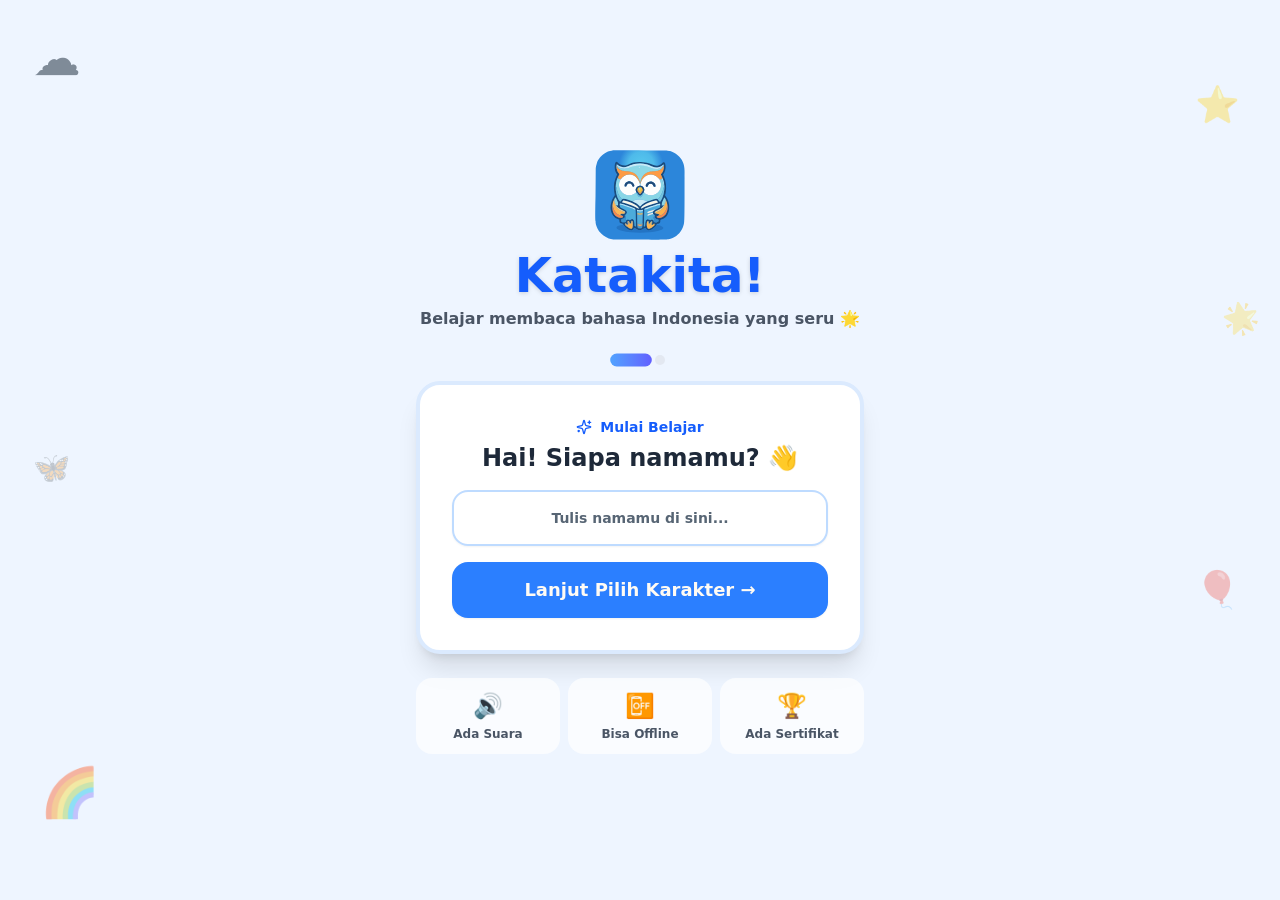
==== commit d9a30356: "Add files via upload" ====
--- a/index.html
+++ b/index.html
@@ -1 +1 @@
-<!DOCTYPE html><!--mQQoh7WRoT4p6DpOBWC2L--><html lang="id"><head><meta charSet="utf-8"/><meta name="viewport" content="width=device-width, initial-scale=1, maximum-scale=1, viewport-fit=cover, user-scalable=no"/><link rel="preload" as="image" href="katakita-owl.svg?v=owl3"/><link rel="stylesheet" href="/_next/static/chunks/5ed0e0ec4a953db2.css" data-precedence="next"/><link rel="preload" as="script" fetchPriority="low" href="/_next/static/chunks/58c60a5fa6b544da.js"/><script src="/_next/static/chunks/771dedee3f5e1621.js" async=""></script><script src="/_next/static/chunks/93cf8d9e202dfd11.js" async=""></script><script src="/_next/static/chunks/turbopack-f32afe19e0b75952.js" async=""></script><script src="/_next/static/chunks/2f236954d6a65e12.js" async=""></script><script src="/_next/static/chunks/97674f6261551da7.js" async=""></script><script src="/_next/static/chunks/a57a8f1e0f7d968f.js" async=""></script><script src="/_next/static/chunks/85c92bc7a7020d07.js" async=""></script><script src="/_next/static/chunks/1128827484b15f7f.js" async=""></script><link rel="manifest" href="manifest.json"/><meta name="apple-mobile-web-app-capable" content="yes"/><meta name="mobile-web-app-capable" content="yes"/><link rel="icon" href="favicon.ico?v=owl2" sizes="48x48"/><link rel="icon" type="image/svg+xml" href="favicon.svg?v=owl2"/><link rel="icon" type="image/png" sizes="64x64" href="favicon.png?v=owl2"/><link rel="icon" type="image/png" sizes="192x192" href="icon-192.png?v=owl2"/><link rel="icon" type="image/png" sizes="512x512" href="icon-512.png?v=owl2"/><link rel="apple-touch-icon" href="icon-192.png?v=owl2"/><meta name="theme-color" content="#4E71FF"/><title>Katakita! - Belajar Membaca Indonesia</title><meta name="description" content="Aplikasi belajar membaca bahasa Indonesia untuk anak. Lengkap dengan suara, permainan, 6 level, dan sertifikat. Bisa dipasang &amp; dipakai offline."/><meta name="application-name" content="Katakita"/><meta name="author" content="Katakita"/><meta name="keywords" content="belajar membaca,anak,bahasa indonesia,suku kata,PWA,edukasi anak"/><meta name="mobile-web-app-capable" content="yes"/><meta name="apple-mobile-web-app-title" content="Katakita"/><meta name="apple-mobile-web-app-status-bar-style" content="default"/><meta property="og:title" content="Katakita!"/><meta property="og:description" content="Belajar membaca bahasa Indonesia untuk anak"/><meta property="og:type" content="website"/><meta name="twitter:card" content="summary"/><meta name="twitter:title" content="Katakita!"/><meta name="twitter:description" content="Belajar membaca bahasa Indonesia untuk anak"/><script src="/_next/static/chunks/a6dad97d9634a72d.js" noModule=""></script></head><body class="antialiased bg-background text-foreground"><div hidden=""><!--$--><!--/$--></div><div class="min-h-screen flex flex-col" style="opacity:1"><div class="min-h-screen flex flex-col items-center justify-center px-4 py-8 bg-[#EEF5FF] relative overflow-hidden"><div class="absolute top-10 left-5 text-5xl opacity-50 select-none">☁️</div><div class="absolute top-20 right-8 text-4xl opacity-40 select-none">⭐</div><div class="absolute bottom-20 left-10 text-5xl opacity-40 select-none">🌈</div><div class="absolute top-1/3 right-5 text-3xl opacity-30 select-none">🌟</div><div class="absolute bottom-1/3 right-10 text-4xl opacity-30 select-none">🎈</div><div class="absolute top-1/2 left-8 text-3xl opacity-25 select-none">🦋</div><div class="w-full max-w-md relative z-10" style="opacity:1;transform:none"><div class="text-center mb-6"><img class="w-24 h-24 mb-2 mx-auto" src="katakita-owl.svg?v=owl3" alt="Katakita"/><h1 class="text-4xl sm:text-5xl font-black text-blue-600 drop-shadow-sm">Katakita!</h1><p class="text-gray-600 mt-2 font-semibold">Belajar membaca bahasa Indonesia yang seru 🌟</p></div><div class="flex items-center justify-center gap-2 mb-4"><div class="h-2.5 rounded-full transition-all w-8 bg-gradient-to-r from-blue-400 to-indigo-500"></div><div class="h-2.5 rounded-full transition-all w-2.5 bg-gray-300"></div></div><div class="bg-white rounded-3xl shadow-xl border-4 border-blue-100 p-6 sm:p-8"><div class="text-center mb-4"><div class="inline-flex items-center gap-2 text-blue-600 font-bold text-sm mb-1"><svg xmlns="http://www.w3.org/2000/svg" width="24" height="24" viewBox="0 0 24 24" fill="none" stroke="currentColor" stroke-width="2" stroke-linecap="round" stroke-linejoin="round" class="lucide lucide-sparkles w-4 h-4" aria-hidden="true"><path d="M9.937 15.5A2 2 0 0 0 8.5 14.063l-6.135-1.582a.5.5 0 0 1 0-.962L8.5 9.936A2 2 0 0 0 9.937 8.5l1.582-6.135a.5.5 0 0 1 .963 0L14.063 8.5A2 2 0 0 0 15.5 9.937l6.135 1.581a.5.5 0 0 1 0 .964L15.5 14.063a2 2 0 0 0-1.437 1.437l-1.582 6.135a.5.5 0 0 1-.963 0z"></path><path d="M20 3v4"></path><path d="M22 5h-4"></path><path d="M4 17v2"></path><path d="M5 18H3"></path></svg> Mulai Belajar</div><h2 class="text-2xl font-black text-gray-800">Hai! Siapa namamu? 👋</h2></div><input data-slot="input" class="file:text-foreground placeholder:text-muted-foreground selection:bg-primary selection:text-primary-foreground dark:bg-input/30 flex w-full min-w-0 bg-transparent px-3 py-1 shadow-xs transition-[color,box-shadow] outline-none file:inline-flex file:h-7 file:border-0 file:bg-transparent file:text-sm file:font-medium disabled:pointer-events-none disabled:cursor-not-allowed disabled:opacity-50 md:text-sm focus-visible:border-ring focus-visible:ring-ring/50 focus-visible:ring-[3px] aria-invalid:ring-destructive/20 dark:aria-invalid:ring-destructive/40 aria-invalid:border-destructive text-center text-xl font-bold h-14 rounded-2xl border-2 border-blue-200 focus:border-blue-400" placeholder="Tulis namamu di sini..." maxLength="20" value=""/><button data-slot="button" class="inline-flex items-center justify-center gap-2 whitespace-nowrap transition-all disabled:pointer-events-none disabled:opacity-50 [&amp;_svg]:pointer-events-none [&amp;_svg:not([class*=&#x27;size-&#x27;])]:size-4 shrink-0 [&amp;_svg]:shrink-0 outline-none focus-visible:border-ring focus-visible:ring-ring/50 focus-visible:ring-[3px] aria-invalid:ring-destructive/20 dark:aria-invalid:ring-destructive/40 aria-invalid:border-destructive text-primary-foreground shadow-xs px-4 py-2 has-[&gt;svg]:px-3 w-full mt-4 h-14 text-lg font-bold rounded-2xl bg-blue-500 hover:bg-blue-600">Lanjut Pilih Karakter →</button></div><div class="mt-6 grid grid-cols-3 gap-2 text-center"><div class="bg-white/70 rounded-2xl p-3"><div class="text-2xl mb-1">🔊</div><div class="text-xs font-bold text-gray-600">Ada Suara</div></div><div class="bg-white/70 rounded-2xl p-3"><div class="text-2xl mb-1">📴</div><div class="text-xs font-bold text-gray-600">Bisa Offline</div></div><div class="bg-white/70 rounded-2xl p-3"><div class="text-2xl mb-1">🏆</div><div class="text-xs font-bold text-gray-600">Ada Sertifikat</div></div></div></div></div></div><!--$--><!--/$--><div role="region" aria-label="Notifications (F8)" tabindex="-1" style="pointer-events:none"><ol tabindex="-1" class="fixed top-0 z-[100] flex max-h-screen w-full flex-col-reverse p-4 sm:bottom-0 sm:right-0 sm:top-auto sm:flex-col md:max-w-[420px]"></ol></div><script src="/_next/static/chunks/58c60a5fa6b544da.js" id="_R_" async=""></script><script>(self.__next_f=self.__next_f||[]).push([0])</script><script>self.__next_f.push([1,"1:\"$Sreact.fragment\"\n2:I[39756,[\"/_next/static/chunks/2f236954d6a65e12.js\"],\"default\"]\n3:I[37457,[\"/_next/static/chunks/2f236954d6a65e12.js\"],\"default\"]\n4:I[77855,[\"/_next/static/chunks/97674f6261551da7.js\",\"/_next/static/chunks/a57a8f1e0f7d968f.js\"],\"Toaster\"]\n5:I[13468,[\"/_next/static/chunks/97674f6261551da7.js\",\"/_next/static/chunks/a57a8f1e0f7d968f.js\"],\"PWARegister\"]\n6:I[47257,[\"/_next/static/chunks/2f236954d6a65e12.js\"],\"ClientPageRoot\"]\n7:I[52683,[\"/_next/static/chunks/97674f6261551da7.js\",\"/_next/static/chunks/a57a8f1e0f7d968f.js\",\"/_next/static/chunks/85c92bc7a7020d07.js\",\"/_next/static/chunks/1128827484b15f7f.js\"],\"default\"]\na:I[97367,[\"/_next/static/chunks/2f236954d6a65e12.js\"],\"OutletBoundary\"]\nb:\"$Sreact.suspense\"\nd:I[97367,[\"/_next/static/chunks/2f236954d6a65e12.js\"],\"ViewportBoundary\"]\nf:I[97367,[\"/_next/static/chunks/2f236954d6a65e12.js\"],\"MetadataBoundary\"]\n11:I[68027,[\"/_next/static/chunks/2f236954d6a65e12.js\"],\"default\"]\n:HL[\"/_next/static/chunks/5ed0e0ec4a953db2.css\",\"style\"]\n"])</script><script>self.__next_f.push([1,"0:{\"P\":null,\"b\":\"mQQoh7WRoT4p6DpOBWC2L\",\"c\":[\"\",\"\"],\"q\":\"\",\"i\":false,\"f\":[[[\"\",{\"children\":[\"__PAGE__\",{}]},\"$undefined\",\"$undefined\",true],[[\"$\",\"$1\",\"c\",{\"children\":[[[\"$\",\"link\",\"0\",{\"rel\":\"stylesheet\",\"href\":\"/_next/static/chunks/5ed0e0ec4a953db2.css\",\"precedence\":\"next\",\"crossOrigin\":\"$undefined\",\"nonce\":\"$undefined\"}],[\"$\",\"script\",\"script-0\",{\"src\":\"/_next/static/chunks/97674f6261551da7.js\",\"async\":true,\"nonce\":\"$undefined\"}],[\"$\",\"script\",\"script-1\",{\"src\":\"/_next/static/chunks/a57a8f1e0f7d968f.js\",\"async\":true,\"nonce\":\"$undefined\"}]],[\"$\",\"html\",null,{\"lang\":\"id\",\"suppressHydrationWarning\":true,\"children\":[[\"$\",\"head\",null,{\"children\":[[\"$\",\"link\",null,{\"rel\":\"manifest\",\"href\":\"manifest.json\"}],[\"$\",\"meta\",null,{\"name\":\"apple-mobile-web-app-capable\",\"content\":\"yes\"}],[\"$\",\"meta\",null,{\"name\":\"mobile-web-app-capable\",\"content\":\"yes\"}],[\"$\",\"link\",null,{\"rel\":\"icon\",\"href\":\"favicon.ico?v=owl2\",\"sizes\":\"48x48\"}],[\"$\",\"link\",null,{\"rel\":\"icon\",\"type\":\"image/svg+xml\",\"href\":\"favicon.svg?v=owl2\"}],[\"$\",\"link\",null,{\"rel\":\"icon\",\"type\":\"image/png\",\"sizes\":\"64x64\",\"href\":\"favicon.png?v=owl2\"}],[\"$\",\"link\",null,{\"rel\":\"icon\",\"type\":\"image/png\",\"sizes\":\"192x192\",\"href\":\"icon-192.png?v=owl2\"}],[\"$\",\"link\",null,{\"rel\":\"icon\",\"type\":\"image/png\",\"sizes\":\"512x512\",\"href\":\"icon-512.png?v=owl2\"}],[\"$\",\"link\",null,{\"rel\":\"apple-touch-icon\",\"href\":\"icon-192.png?v=owl2\"}]]}],[\"$\",\"body\",null,{\"className\":\"antialiased bg-background text-foreground\",\"children\":[[\"$\",\"$L2\",null,{\"parallelRouterKey\":\"children\",\"error\":\"$undefined\",\"errorStyles\":\"$undefined\",\"errorScripts\":\"$undefined\",\"template\":[\"$\",\"$L3\",null,{}],\"templateStyles\":\"$undefined\",\"templateScripts\":\"$undefined\",\"notFound\":[[[\"$\",\"title\",null,{\"children\":\"404: This page could not be found.\"}],[\"$\",\"div\",null,{\"style\":{\"fontFamily\":\"system-ui,\\\"Segoe UI\\\",Roboto,Helvetica,Arial,sans-serif,\\\"Apple Color Emoji\\\",\\\"Segoe UI Emoji\\\"\",\"height\":\"100vh\",\"textAlign\":\"center\",\"display\":\"flex\",\"flexDirection\":\"column\",\"alignItems\":\"center\",\"justifyContent\":\"center\"},\"children\":[\"$\",\"div\",null,{\"children\":[[\"$\",\"style\",null,{\"dangerouslySetInnerHTML\":{\"__html\":\"body{color:#000;background:#fff;margin:0}.next-error-h1{border-right:1px solid rgba(0,0,0,.3)}@media (prefers-color-scheme:dark){body{color:#fff;background:#000}.next-error-h1{border-right:1px solid rgba(255,255,255,.3)}}\"}}],[\"$\",\"h1\",null,{\"className\":\"next-error-h1\",\"style\":{\"display\":\"inline-block\",\"margin\":\"0 20px 0 0\",\"padding\":\"0 23px 0 0\",\"fontSize\":24,\"fontWeight\":500,\"verticalAlign\":\"top\",\"lineHeight\":\"49px\"},\"children\":404}],[\"$\",\"div\",null,{\"style\":{\"display\":\"inline-block\"},\"children\":[\"$\",\"h2\",null,{\"style\":{\"fontSize\":14,\"fontWeight\":400,\"lineHeight\":\"49px\",\"margin\":0},\"children\":\"This page could not be found.\"}]}]]}]}]],[]],\"forbidden\":\"$undefined\",\"unauthorized\":\"$undefined\"}],[\"$\",\"$L4\",null,{}],[\"$\",\"$L5\",null,{}]]}]]}]]}],{\"children\":[[\"$\",\"$1\",\"c\",{\"children\":[[\"$\",\"$L6\",null,{\"Component\":\"$7\",\"serverProvidedParams\":{\"searchParams\":{},\"params\":{},\"promises\":[\"$@8\",\"$@9\"]}}],[[\"$\",\"script\",\"script-0\",{\"src\":\"/_next/static/chunks/85c92bc7a7020d07.js\",\"async\":true,\"nonce\":\"$undefined\"}],[\"$\",\"script\",\"script-1\",{\"src\":\"/_next/static/chunks/1128827484b15f7f.js\",\"async\":true,\"nonce\":\"$undefined\"}]],[\"$\",\"$La\",null,{\"children\":[\"$\",\"$b\",null,{\"name\":\"Next.MetadataOutlet\",\"children\":\"$@c\"}]}]]}],{},null,false,false]},null,false,false],[\"$\",\"$1\",\"h\",{\"children\":[null,[\"$\",\"$Ld\",null,{\"children\":\"$Le\"}],[\"$\",\"div\",null,{\"hidden\":true,\"children\":[\"$\",\"$Lf\",null,{\"children\":[\"$\",\"$b\",null,{\"name\":\"Next.Metadata\",\"children\":\"$L10\"}]}]}],null]}],false]],\"m\":\"$undefined\",\"G\":[\"$11\",[]],\"S\":true}\n"])</script><script>self.__next_f.push([1,"8:{}\n9:\"$0:f:0:1:1:children:0:props:children:0:props:serverProvidedParams:params\"\n"])</script><script>self.__next_f.push([1,"e:[[\"$\",\"meta\",\"0\",{\"charSet\":\"utf-8\"}],[\"$\",\"meta\",\"1\",{\"name\":\"viewport\",\"content\":\"width=device-width, initial-scale=1, maximum-scale=1, viewport-fit=cover, user-scalable=no\"}],[\"$\",\"meta\",\"2\",{\"name\":\"theme-color\",\"content\":\"#4E71FF\"}]]\n"])</script><script>self.__next_f.push([1,"c:null\n10:[[\"$\",\"title\",\"0\",{\"children\":\"Katakita! - Belajar Membaca Indonesia\"}],[\"$\",\"meta\",\"1\",{\"name\":\"description\",\"content\":\"Aplikasi belajar membaca bahasa Indonesia untuk anak. Lengkap dengan suara, permainan, 6 level, dan sertifikat. Bisa dipasang \u0026 dipakai offline.\"}],[\"$\",\"meta\",\"2\",{\"name\":\"application-name\",\"content\":\"Katakita\"}],[\"$\",\"meta\",\"3\",{\"name\":\"author\",\"content\":\"Katakita\"}],[\"$\",\"meta\",\"4\",{\"name\":\"keywords\",\"content\":\"belajar membaca,anak,bahasa indonesia,suku kata,PWA,edukasi anak\"}],[\"$\",\"meta\",\"5\",{\"name\":\"mobile-web-app-capable\",\"content\":\"yes\"}],[\"$\",\"meta\",\"6\",{\"name\":\"apple-mobile-web-app-title\",\"content\":\"Katakita\"}],[\"$\",\"meta\",\"7\",{\"name\":\"apple-mobile-web-app-status-bar-style\",\"content\":\"default\"}],[\"$\",\"meta\",\"8\",{\"property\":\"og:title\",\"content\":\"Katakita!\"}],[\"$\",\"meta\",\"9\",{\"property\":\"og:description\",\"content\":\"Belajar membaca bahasa Indonesia untuk anak\"}],[\"$\",\"meta\",\"10\",{\"property\":\"og:type\",\"content\":\"website\"}],[\"$\",\"meta\",\"11\",{\"name\":\"twitter:card\",\"content\":\"summary\"}],[\"$\",\"meta\",\"12\",{\"name\":\"twitter:title\",\"content\":\"Katakita!\"}],[\"$\",\"meta\",\"13\",{\"name\":\"twitter:description\",\"content\":\"Belajar membaca bahasa Indonesia untuk anak\"}]]\n"])</script></body></html>+<!DOCTYPE html><!--_DLlh7DiAkzoObKI7k3JF--><html lang="id"><head><meta charSet="utf-8"/><meta name="viewport" content="width=device-width, initial-scale=1, maximum-scale=1, viewport-fit=cover, user-scalable=no"/><link rel="preload" as="image" href="katakita-owl.svg?v=owl3"/><link rel="stylesheet" href="./_next/static/chunks/5ed0e0ec4a953db2.css" data-precedence="next"/><link rel="preload" as="script" fetchPriority="low" href="./_next/static/chunks/58c60a5fa6b544da.js"/><script src="./_next/static/chunks/771dedee3f5e1621.js" async=""></script><script src="./_next/static/chunks/93cf8d9e202dfd11.js" async=""></script><script src="./_next/static/chunks/turbopack-f32afe19e0b75952.js" async=""></script><script src="./_next/static/chunks/2f236954d6a65e12.js" async=""></script><script src="./_next/static/chunks/97674f6261551da7.js" async=""></script><script src="./_next/static/chunks/a57a8f1e0f7d968f.js" async=""></script><script src="./_next/static/chunks/85c92bc7a7020d07.js" async=""></script><script src="./_next/static/chunks/1128827484b15f7f.js" async=""></script><link rel="manifest" href="manifest.json"/><meta name="apple-mobile-web-app-capable" content="yes"/><meta name="mobile-web-app-capable" content="yes"/><link rel="icon" href="favicon.ico?v=owl2" sizes="48x48"/><link rel="icon" type="image/svg+xml" href="favicon.svg?v=owl2"/><link rel="icon" type="image/png" sizes="64x64" href="favicon.png?v=owl2"/><link rel="icon" type="image/png" sizes="192x192" href="icon-192.png?v=owl2"/><link rel="icon" type="image/png" sizes="512x512" href="icon-512.png?v=owl2"/><link rel="apple-touch-icon" href="icon-192.png?v=owl2"/><meta name="theme-color" content="#4E71FF"/><title>Katakita! - Belajar Membaca Indonesia</title><meta name="description" content="Aplikasi belajar membaca bahasa Indonesia untuk anak. Lengkap dengan suara, permainan, 6 level, dan sertifikat. Bisa dipasang &amp; dipakai offline."/><meta name="application-name" content="Katakita"/><meta name="author" content="Katakita"/><meta name="keywords" content="belajar membaca,anak,bahasa indonesia,suku kata,PWA,edukasi anak"/><meta name="mobile-web-app-capable" content="yes"/><meta name="apple-mobile-web-app-title" content="Katakita"/><meta name="apple-mobile-web-app-status-bar-style" content="default"/><meta property="og:title" content="Katakita!"/><meta property="og:description" content="Belajar membaca bahasa Indonesia untuk anak"/><meta property="og:type" content="website"/><meta name="twitter:card" content="summary"/><meta name="twitter:title" content="Katakita!"/><meta name="twitter:description" content="Belajar membaca bahasa Indonesia untuk anak"/><script src="./_next/static/chunks/a6dad97d9634a72d.js" noModule=""></script></head><body class="antialiased bg-background text-foreground"><div hidden=""><!--$--><!--/$--></div><div class="min-h-screen flex flex-col" style="opacity:1"><div class="min-h-screen flex flex-col items-center justify-center px-4 py-8 bg-[#EEF5FF] relative overflow-hidden"><div class="absolute top-10 left-5 text-5xl opacity-50 select-none">☁️</div><div class="absolute top-20 right-8 text-4xl opacity-40 select-none">⭐</div><div class="absolute bottom-20 left-10 text-5xl opacity-40 select-none">🌈</div><div class="absolute top-1/3 right-5 text-3xl opacity-30 select-none">🌟</div><div class="absolute bottom-1/3 right-10 text-4xl opacity-30 select-none">🎈</div><div class="absolute top-1/2 left-8 text-3xl opacity-25 select-none">🦋</div><div class="w-full max-w-md relative z-10" style="opacity:1;transform:none"><div class="text-center mb-6"><img class="w-24 h-24 mb-2 mx-auto" src="katakita-owl.svg?v=owl3" alt="Katakita"/><h1 class="text-4xl sm:text-5xl font-black text-blue-600 drop-shadow-sm">Katakita!</h1><p class="text-gray-600 mt-2 font-semibold">Belajar membaca bahasa Indonesia yang seru 🌟</p></div><div class="flex items-center justify-center gap-2 mb-4"><div class="h-2.5 rounded-full transition-all w-8 bg-gradient-to-r from-blue-400 to-indigo-500"></div><div class="h-2.5 rounded-full transition-all w-2.5 bg-gray-300"></div></div><div class="bg-white rounded-3xl shadow-xl border-4 border-blue-100 p-6 sm:p-8"><div class="text-center mb-4"><div class="inline-flex items-center gap-2 text-blue-600 font-bold text-sm mb-1"><svg xmlns="http://www.w3.org/2000/svg" width="24" height="24" viewBox="0 0 24 24" fill="none" stroke="currentColor" stroke-width="2" stroke-linecap="round" stroke-linejoin="round" class="lucide lucide-sparkles w-4 h-4" aria-hidden="true"><path d="M9.937 15.5A2 2 0 0 0 8.5 14.063l-6.135-1.582a.5.5 0 0 1 0-.962L8.5 9.936A2 2 0 0 0 9.937 8.5l1.582-6.135a.5.5 0 0 1 .963 0L14.063 8.5A2 2 0 0 0 15.5 9.937l6.135 1.581a.5.5 0 0 1 0 .964L15.5 14.063a2 2 0 0 0-1.437 1.437l-1.582 6.135a.5.5 0 0 1-.963 0z"></path><path d="M20 3v4"></path><path d="M22 5h-4"></path><path d="M4 17v2"></path><path d="M5 18H3"></path></svg> Mulai Belajar</div><h2 class="text-2xl font-black text-gray-800">Hai! Siapa namamu? 👋</h2></div><input data-slot="input" class="file:text-foreground placeholder:text-muted-foreground selection:bg-primary selection:text-primary-foreground dark:bg-input/30 flex w-full min-w-0 bg-transparent px-3 py-1 shadow-xs transition-[color,box-shadow] outline-none file:inline-flex file:h-7 file:border-0 file:bg-transparent file:text-sm file:font-medium disabled:pointer-events-none disabled:cursor-not-allowed disabled:opacity-50 md:text-sm focus-visible:border-ring focus-visible:ring-ring/50 focus-visible:ring-[3px] aria-invalid:ring-destructive/20 dark:aria-invalid:ring-destructive/40 aria-invalid:border-destructive text-center text-xl font-bold h-14 rounded-2xl border-2 border-blue-200 focus:border-blue-400" placeholder="Tulis namamu di sini..." maxLength="20" value=""/><button data-slot="button" class="inline-flex items-center justify-center gap-2 whitespace-nowrap transition-all disabled:pointer-events-none disabled:opacity-50 [&amp;_svg]:pointer-events-none [&amp;_svg:not([class*=&#x27;size-&#x27;])]:size-4 shrink-0 [&amp;_svg]:shrink-0 outline-none focus-visible:border-ring focus-visible:ring-ring/50 focus-visible:ring-[3px] aria-invalid:ring-destructive/20 dark:aria-invalid:ring-destructive/40 aria-invalid:border-destructive text-primary-foreground shadow-xs px-4 py-2 has-[&gt;svg]:px-3 w-full mt-4 h-14 text-lg font-bold rounded-2xl bg-blue-500 hover:bg-blue-600">Lanjut Pilih Karakter →</button></div><div class="mt-6 grid grid-cols-3 gap-2 text-center"><div class="bg-white/70 rounded-2xl p-3"><div class="text-2xl mb-1">🔊</div><div class="text-xs font-bold text-gray-600">Ada Suara</div></div><div class="bg-white/70 rounded-2xl p-3"><div class="text-2xl mb-1">📴</div><div class="text-xs font-bold text-gray-600">Bisa Offline</div></div><div class="bg-white/70 rounded-2xl p-3"><div class="text-2xl mb-1">🏆</div><div class="text-xs font-bold text-gray-600">Ada Sertifikat</div></div></div></div></div></div><!--$--><!--/$--><div role="region" aria-label="Notifications (F8)" tabindex="-1" style="pointer-events:none"><ol tabindex="-1" class="fixed top-0 z-[100] flex max-h-screen w-full flex-col-reverse p-4 sm:bottom-0 sm:right-0 sm:top-auto sm:flex-col md:max-w-[420px]"></ol></div><script src="./_next/static/chunks/58c60a5fa6b544da.js" id="_R_" async=""></script><script>(self.__next_f=self.__next_f||[]).push([0])</script><script>self.__next_f.push([1,"1:\"$Sreact.fragment\"\n2:I[39756,[\"./_next/static/chunks/2f236954d6a65e12.js\"],\"default\"]\n3:I[37457,[\"./_next/static/chunks/2f236954d6a65e12.js\"],\"default\"]\n4:I[77855,[\"./_next/static/chunks/97674f6261551da7.js\",\"./_next/static/chunks/a57a8f1e0f7d968f.js\"],\"Toaster\"]\n5:I[13468,[\"./_next/static/chunks/97674f6261551da7.js\",\"./_next/static/chunks/a57a8f1e0f7d968f.js\"],\"PWARegister\"]\n6:I[47257,[\"./_next/static/chunks/2f236954d6a65e12.js\"],\"ClientPageRoot\"]\n7:I[52683,[\"./_next/static/chunks/97674f6261551da7.js\",\"./_next/static/chunks/a57a8f1e0f7d968f.js\",\"./_next/static/chunks/85c92bc7a7020d07.js\",\"./_next/static/chunks/1128827484b15f7f.js\"],\"default\"]\na:I[97367,[\"./_next/static/chunks/2f236954d6a65e12.js\"],\"OutletBoundary\"]\nb:\"$Sreact.suspense\"\nd:I[97367,[\"./_next/static/chunks/2f236954d6a65e12.js\"],\"ViewportBoundary\"]\nf:I[97367,[\"./_next/static/chunks/2f236954d6a65e12.js\"],\"MetadataBoundary\"]\n11:I[68027,[\"./_next/static/chunks/2f236954d6a65e12.js\"],\"default\"]\n:HL[\"./_next/static/chunks/5ed0e0ec4a953db2.css\",\"style\"]\n"])</script><script>self.__next_f.push([1,"0:{\"P\":null,\"b\":\"-DLlh7DiAkzoObKI7k3JF\",\"c\":[\"\",\"\"],\"q\":\"\",\"i\":false,\"f\":[[[\"\",{\"children\":[\"__PAGE__\",{}]},\"$undefined\",\"$undefined\",true],[[\"$\",\"$1\",\"c\",{\"children\":[[[\"$\",\"link\",\"0\",{\"rel\":\"stylesheet\",\"href\":\"./_next/static/chunks/5ed0e0ec4a953db2.css\",\"precedence\":\"next\",\"crossOrigin\":\"$undefined\",\"nonce\":\"$undefined\"}],[\"$\",\"script\",\"script-0\",{\"src\":\"./_next/static/chunks/97674f6261551da7.js\",\"async\":true,\"nonce\":\"$undefined\"}],[\"$\",\"script\",\"script-1\",{\"src\":\"./_next/static/chunks/a57a8f1e0f7d968f.js\",\"async\":true,\"nonce\":\"$undefined\"}]],[\"$\",\"html\",null,{\"lang\":\"id\",\"suppressHydrationWarning\":true,\"children\":[[\"$\",\"head\",null,{\"children\":[[\"$\",\"link\",null,{\"rel\":\"manifest\",\"href\":\"manifest.json\"}],[\"$\",\"meta\",null,{\"name\":\"apple-mobile-web-app-capable\",\"content\":\"yes\"}],[\"$\",\"meta\",null,{\"name\":\"mobile-web-app-capable\",\"content\":\"yes\"}],[\"$\",\"link\",null,{\"rel\":\"icon\",\"href\":\"favicon.ico?v=owl2\",\"sizes\":\"48x48\"}],[\"$\",\"link\",null,{\"rel\":\"icon\",\"type\":\"image/svg+xml\",\"href\":\"favicon.svg?v=owl2\"}],[\"$\",\"link\",null,{\"rel\":\"icon\",\"type\":\"image/png\",\"sizes\":\"64x64\",\"href\":\"favicon.png?v=owl2\"}],[\"$\",\"link\",null,{\"rel\":\"icon\",\"type\":\"image/png\",\"sizes\":\"192x192\",\"href\":\"icon-192.png?v=owl2\"}],[\"$\",\"link\",null,{\"rel\":\"icon\",\"type\":\"image/png\",\"sizes\":\"512x512\",\"href\":\"icon-512.png?v=owl2\"}],[\"$\",\"link\",null,{\"rel\":\"apple-touch-icon\",\"href\":\"icon-192.png?v=owl2\"}]]}],[\"$\",\"body\",null,{\"className\":\"antialiased bg-background text-foreground\",\"children\":[[\"$\",\"$L2\",null,{\"parallelRouterKey\":\"children\",\"error\":\"$undefined\",\"errorStyles\":\"$undefined\",\"errorScripts\":\"$undefined\",\"template\":[\"$\",\"$L3\",null,{}],\"templateStyles\":\"$undefined\",\"templateScripts\":\"$undefined\",\"notFound\":[[[\"$\",\"title\",null,{\"children\":\"404: This page could not be found.\"}],[\"$\",\"div\",null,{\"style\":{\"fontFamily\":\"system-ui,\\\"Segoe UI\\\",Roboto,Helvetica,Arial,sans-serif,\\\"Apple Color Emoji\\\",\\\"Segoe UI Emoji\\\"\",\"height\":\"100vh\",\"textAlign\":\"center\",\"display\":\"flex\",\"flexDirection\":\"column\",\"alignItems\":\"center\",\"justifyContent\":\"center\"},\"children\":[\"$\",\"div\",null,{\"children\":[[\"$\",\"style\",null,{\"dangerouslySetInnerHTML\":{\"__html\":\"body{color:#000;background:#fff;margin:0}.next-error-h1{border-right:1px solid rgba(0,0,0,.3)}@media (prefers-color-scheme:dark){body{color:#fff;background:#000}.next-error-h1{border-right:1px solid rgba(255,255,255,.3)}}\"}}],[\"$\",\"h1\",null,{\"className\":\"next-error-h1\",\"style\":{\"display\":\"inline-block\",\"margin\":\"0 20px 0 0\",\"padding\":\"0 23px 0 0\",\"fontSize\":24,\"fontWeight\":500,\"verticalAlign\":\"top\",\"lineHeight\":\"49px\"},\"children\":404}],[\"$\",\"div\",null,{\"style\":{\"display\":\"inline-block\"},\"children\":[\"$\",\"h2\",null,{\"style\":{\"fontSize\":14,\"fontWeight\":400,\"lineHeight\":\"49px\",\"margin\":0},\"children\":\"This page could not be found.\"}]}]]}]}]],[]],\"forbidden\":\"$undefined\",\"unauthorized\":\"$undefined\"}],[\"$\",\"$L4\",null,{}],[\"$\",\"$L5\",null,{}]]}]]}]]}],{\"children\":[[\"$\",\"$1\",\"c\",{\"children\":[[\"$\",\"$L6\",null,{\"Component\":\"$7\",\"serverProvidedParams\":{\"searchParams\":{},\"params\":{},\"promises\":[\"$@8\",\"$@9\"]}}],[[\"$\",\"script\",\"script-0\",{\"src\":\"./_next/static/chunks/85c92bc7a7020d07.js\",\"async\":true,\"nonce\":\"$undefined\"}],[\"$\",\"script\",\"script-1\",{\"src\":\"./_next/static/chunks/1128827484b15f7f.js\",\"async\":true,\"nonce\":\"$undefined\"}]],[\"$\",\"$La\",null,{\"children\":[\"$\",\"$b\",null,{\"name\":\"Next.MetadataOutlet\",\"children\":\"$@c\"}]}]]}],{},null,false,false]},null,false,false],[\"$\",\"$1\",\"h\",{\"children\":[null,[\"$\",\"$Ld\",null,{\"children\":\"$Le\"}],[\"$\",\"div\",null,{\"hidden\":true,\"children\":[\"$\",\"$Lf\",null,{\"children\":[\"$\",\"$b\",null,{\"name\":\"Next.Metadata\",\"children\":\"$L10\"}]}]}],null]}],false]],\"m\":\"$undefined\",\"G\":[\"$11\",[]],\"S\":true}\n"])</script><script>self.__next_f.push([1,"8:{}\n9:\"$0:f:0:1:1:children:0:props:children:0:props:serverProvidedParams:params\"\n"])</script><script>self.__next_f.push([1,"e:[[\"$\",\"meta\",\"0\",{\"charSet\":\"utf-8\"}],[\"$\",\"meta\",\"1\",{\"name\":\"viewport\",\"content\":\"width=device-width, initial-scale=1, maximum-scale=1, viewport-fit=cover, user-scalable=no\"}],[\"$\",\"meta\",\"2\",{\"name\":\"theme-color\",\"content\":\"#4E71FF\"}]]\n"])</script><script>self.__next_f.push([1,"c:null\n10:[[\"$\",\"title\",\"0\",{\"children\":\"Katakita! - Belajar Membaca Indonesia\"}],[\"$\",\"meta\",\"1\",{\"name\":\"description\",\"content\":\"Aplikasi belajar membaca bahasa Indonesia untuk anak. Lengkap dengan suara, permainan, 6 level, dan sertifikat. Bisa dipasang \u0026 dipakai offline.\"}],[\"$\",\"meta\",\"2\",{\"name\":\"application-name\",\"content\":\"Katakita\"}],[\"$\",\"meta\",\"3\",{\"name\":\"author\",\"content\":\"Katakita\"}],[\"$\",\"meta\",\"4\",{\"name\":\"keywords\",\"content\":\"belajar membaca,anak,bahasa indonesia,suku kata,PWA,edukasi anak\"}],[\"$\",\"meta\",\"5\",{\"name\":\"mobile-web-app-capable\",\"content\":\"yes\"}],[\"$\",\"meta\",\"6\",{\"name\":\"apple-mobile-web-app-title\",\"content\":\"Katakita\"}],[\"$\",\"meta\",\"7\",{\"name\":\"apple-mobile-web-app-status-bar-style\",\"content\":\"default\"}],[\"$\",\"meta\",\"8\",{\"property\":\"og:title\",\"content\":\"Katakita!\"}],[\"$\",\"meta\",\"9\",{\"property\":\"og:description\",\"content\":\"Belajar membaca bahasa Indonesia untuk anak\"}],[\"$\",\"meta\",\"10\",{\"property\":\"og:type\",\"content\":\"website\"}],[\"$\",\"meta\",\"11\",{\"name\":\"twitter:card\",\"content\":\"summary\"}],[\"$\",\"meta\",\"12\",{\"name\":\"twitter:title\",\"content\":\"Katakita!\"}],[\"$\",\"meta\",\"13\",{\"name\":\"twitter:description\",\"content\":\"Belajar membaca bahasa Indonesia untuk anak\"}]]\n"])</script></body></html>
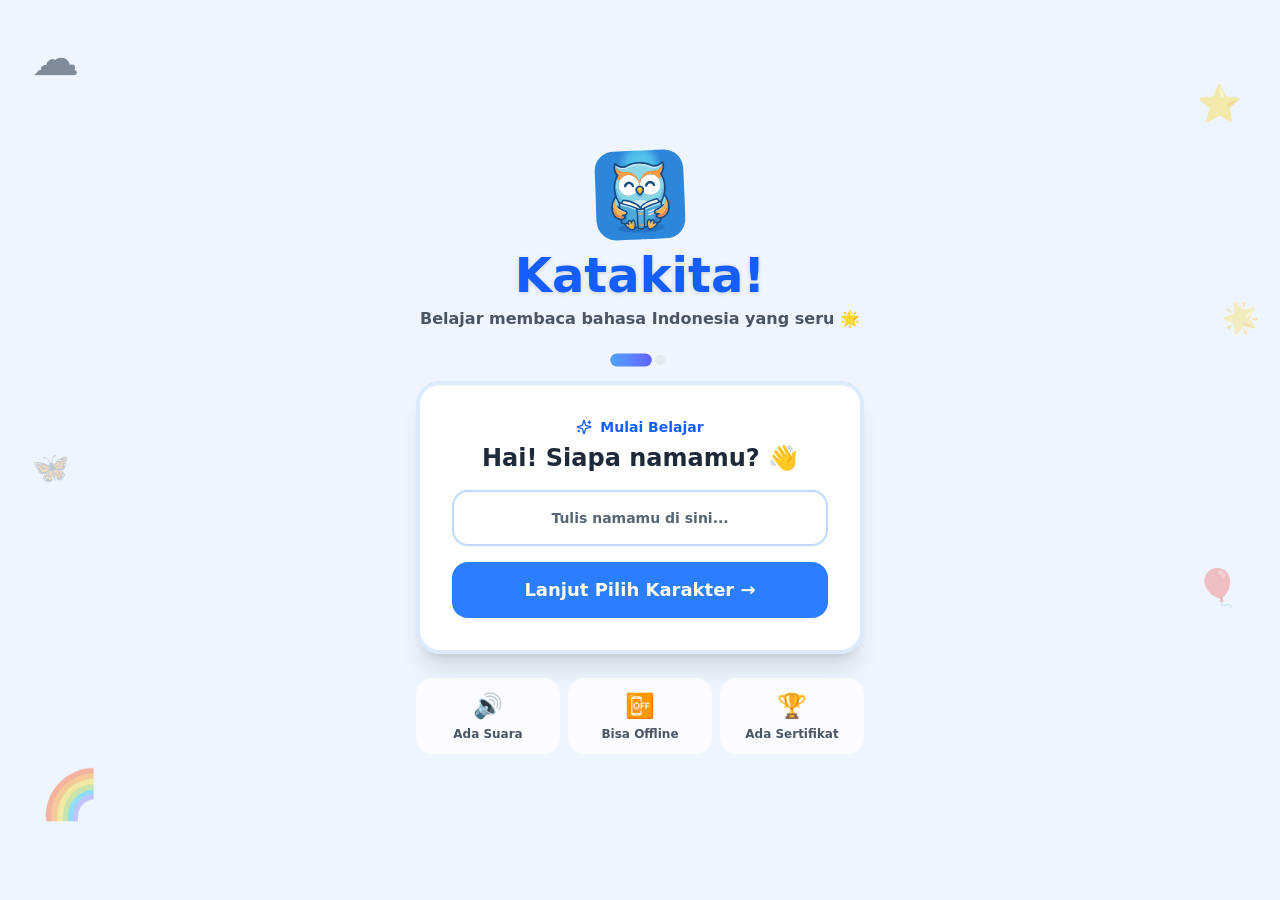
==== commit 52f0c02b: "Add files via upload" ====
--- a/index.html
+++ b/index.html
@@ -1 +1 @@
-<!DOCTYPE html><!--_DLlh7DiAkzoObKI7k3JF--><html lang="id"><head><meta charSet="utf-8"/><meta name="viewport" content="width=device-width, initial-scale=1, maximum-scale=1, viewport-fit=cover, user-scalable=no"/><link rel="preload" as="image" href="katakita-owl.svg?v=owl3"/><link rel="stylesheet" href="./_next/static/chunks/5ed0e0ec4a953db2.css" data-precedence="next"/><link rel="preload" as="script" fetchPriority="low" href="./_next/static/chunks/58c60a5fa6b544da.js"/><script src="./_next/static/chunks/771dedee3f5e1621.js" async=""></script><script src="./_next/static/chunks/93cf8d9e202dfd11.js" async=""></script><script src="./_next/static/chunks/turbopack-f32afe19e0b75952.js" async=""></script><script src="./_next/static/chunks/2f236954d6a65e12.js" async=""></script><script src="./_next/static/chunks/97674f6261551da7.js" async=""></script><script src="./_next/static/chunks/a57a8f1e0f7d968f.js" async=""></script><script src="./_next/static/chunks/85c92bc7a7020d07.js" async=""></script><script src="./_next/static/chunks/1128827484b15f7f.js" async=""></script><link rel="manifest" href="manifest.json"/><meta name="apple-mobile-web-app-capable" content="yes"/><meta name="mobile-web-app-capable" content="yes"/><link rel="icon" href="favicon.ico?v=owl2" sizes="48x48"/><link rel="icon" type="image/svg+xml" href="favicon.svg?v=owl2"/><link rel="icon" type="image/png" sizes="64x64" href="favicon.png?v=owl2"/><link rel="icon" type="image/png" sizes="192x192" href="icon-192.png?v=owl2"/><link rel="icon" type="image/png" sizes="512x512" href="icon-512.png?v=owl2"/><link rel="apple-touch-icon" href="icon-192.png?v=owl2"/><meta name="theme-color" content="#4E71FF"/><title>Katakita! - Belajar Membaca Indonesia</title><meta name="description" content="Aplikasi belajar membaca bahasa Indonesia untuk anak. Lengkap dengan suara, permainan, 6 level, dan sertifikat. Bisa dipasang &amp; dipakai offline."/><meta name="application-name" content="Katakita"/><meta name="author" content="Katakita"/><meta name="keywords" content="belajar membaca,anak,bahasa indonesia,suku kata,PWA,edukasi anak"/><meta name="mobile-web-app-capable" content="yes"/><meta name="apple-mobile-web-app-title" content="Katakita"/><meta name="apple-mobile-web-app-status-bar-style" content="default"/><meta property="og:title" content="Katakita!"/><meta property="og:description" content="Belajar membaca bahasa Indonesia untuk anak"/><meta property="og:type" content="website"/><meta name="twitter:card" content="summary"/><meta name="twitter:title" content="Katakita!"/><meta name="twitter:description" content="Belajar membaca bahasa Indonesia untuk anak"/><script src="./_next/static/chunks/a6dad97d9634a72d.js" noModule=""></script></head><body class="antialiased bg-background text-foreground"><div hidden=""><!--$--><!--/$--></div><div class="min-h-screen flex flex-col" style="opacity:1"><div class="min-h-screen flex flex-col items-center justify-center px-4 py-8 bg-[#EEF5FF] relative overflow-hidden"><div class="absolute top-10 left-5 text-5xl opacity-50 select-none">☁️</div><div class="absolute top-20 right-8 text-4xl opacity-40 select-none">⭐</div><div class="absolute bottom-20 left-10 text-5xl opacity-40 select-none">🌈</div><div class="absolute top-1/3 right-5 text-3xl opacity-30 select-none">🌟</div><div class="absolute bottom-1/3 right-10 text-4xl opacity-30 select-none">🎈</div><div class="absolute top-1/2 left-8 text-3xl opacity-25 select-none">🦋</div><div class="w-full max-w-md relative z-10" style="opacity:1;transform:none"><div class="text-center mb-6"><img class="w-24 h-24 mb-2 mx-auto" src="katakita-owl.svg?v=owl3" alt="Katakita"/><h1 class="text-4xl sm:text-5xl font-black text-blue-600 drop-shadow-sm">Katakita!</h1><p class="text-gray-600 mt-2 font-semibold">Belajar membaca bahasa Indonesia yang seru 🌟</p></div><div class="flex items-center justify-center gap-2 mb-4"><div class="h-2.5 rounded-full transition-all w-8 bg-gradient-to-r from-blue-400 to-indigo-500"></div><div class="h-2.5 rounded-full transition-all w-2.5 bg-gray-300"></div></div><div class="bg-white rounded-3xl shadow-xl border-4 border-blue-100 p-6 sm:p-8"><div class="text-center mb-4"><div class="inline-flex items-center gap-2 text-blue-600 font-bold text-sm mb-1"><svg xmlns="http://www.w3.org/2000/svg" width="24" height="24" viewBox="0 0 24 24" fill="none" stroke="currentColor" stroke-width="2" stroke-linecap="round" stroke-linejoin="round" class="lucide lucide-sparkles w-4 h-4" aria-hidden="true"><path d="M9.937 15.5A2 2 0 0 0 8.5 14.063l-6.135-1.582a.5.5 0 0 1 0-.962L8.5 9.936A2 2 0 0 0 9.937 8.5l1.582-6.135a.5.5 0 0 1 .963 0L14.063 8.5A2 2 0 0 0 15.5 9.937l6.135 1.581a.5.5 0 0 1 0 .964L15.5 14.063a2 2 0 0 0-1.437 1.437l-1.582 6.135a.5.5 0 0 1-.963 0z"></path><path d="M20 3v4"></path><path d="M22 5h-4"></path><path d="M4 17v2"></path><path d="M5 18H3"></path></svg> Mulai Belajar</div><h2 class="text-2xl font-black text-gray-800">Hai! Siapa namamu? 👋</h2></div><input data-slot="input" class="file:text-foreground placeholder:text-muted-foreground selection:bg-primary selection:text-primary-foreground dark:bg-input/30 flex w-full min-w-0 bg-transparent px-3 py-1 shadow-xs transition-[color,box-shadow] outline-none file:inline-flex file:h-7 file:border-0 file:bg-transparent file:text-sm file:font-medium disabled:pointer-events-none disabled:cursor-not-allowed disabled:opacity-50 md:text-sm focus-visible:border-ring focus-visible:ring-ring/50 focus-visible:ring-[3px] aria-invalid:ring-destructive/20 dark:aria-invalid:ring-destructive/40 aria-invalid:border-destructive text-center text-xl font-bold h-14 rounded-2xl border-2 border-blue-200 focus:border-blue-400" placeholder="Tulis namamu di sini..." maxLength="20" value=""/><button data-slot="button" class="inline-flex items-center justify-center gap-2 whitespace-nowrap transition-all disabled:pointer-events-none disabled:opacity-50 [&amp;_svg]:pointer-events-none [&amp;_svg:not([class*=&#x27;size-&#x27;])]:size-4 shrink-0 [&amp;_svg]:shrink-0 outline-none focus-visible:border-ring focus-visible:ring-ring/50 focus-visible:ring-[3px] aria-invalid:ring-destructive/20 dark:aria-invalid:ring-destructive/40 aria-invalid:border-destructive text-primary-foreground shadow-xs px-4 py-2 has-[&gt;svg]:px-3 w-full mt-4 h-14 text-lg font-bold rounded-2xl bg-blue-500 hover:bg-blue-600">Lanjut Pilih Karakter →</button></div><div class="mt-6 grid grid-cols-3 gap-2 text-center"><div class="bg-white/70 rounded-2xl p-3"><div class="text-2xl mb-1">🔊</div><div class="text-xs font-bold text-gray-600">Ada Suara</div></div><div class="bg-white/70 rounded-2xl p-3"><div class="text-2xl mb-1">📴</div><div class="text-xs font-bold text-gray-600">Bisa Offline</div></div><div class="bg-white/70 rounded-2xl p-3"><div class="text-2xl mb-1">🏆</div><div class="text-xs font-bold text-gray-600">Ada Sertifikat</div></div></div></div></div></div><!--$--><!--/$--><div role="region" aria-label="Notifications (F8)" tabindex="-1" style="pointer-events:none"><ol tabindex="-1" class="fixed top-0 z-[100] flex max-h-screen w-full flex-col-reverse p-4 sm:bottom-0 sm:right-0 sm:top-auto sm:flex-col md:max-w-[420px]"></ol></div><script src="./_next/static/chunks/58c60a5fa6b544da.js" id="_R_" async=""></script><script>(self.__next_f=self.__next_f||[]).push([0])</script><script>self.__next_f.push([1,"1:\"$Sreact.fragment\"\n2:I[39756,[\"./_next/static/chunks/2f236954d6a65e12.js\"],\"default\"]\n3:I[37457,[\"./_next/static/chunks/2f236954d6a65e12.js\"],\"default\"]\n4:I[77855,[\"./_next/static/chunks/97674f6261551da7.js\",\"./_next/static/chunks/a57a8f1e0f7d968f.js\"],\"Toaster\"]\n5:I[13468,[\"./_next/static/chunks/97674f6261551da7.js\",\"./_next/static/chunks/a57a8f1e0f7d968f.js\"],\"PWARegister\"]\n6:I[47257,[\"./_next/static/chunks/2f236954d6a65e12.js\"],\"ClientPageRoot\"]\n7:I[52683,[\"./_next/static/chunks/97674f6261551da7.js\",\"./_next/static/chunks/a57a8f1e0f7d968f.js\",\"./_next/static/chunks/85c92bc7a7020d07.js\",\"./_next/static/chunks/1128827484b15f7f.js\"],\"default\"]\na:I[97367,[\"./_next/static/chunks/2f236954d6a65e12.js\"],\"OutletBoundary\"]\nb:\"$Sreact.suspense\"\nd:I[97367,[\"./_next/static/chunks/2f236954d6a65e12.js\"],\"ViewportBoundary\"]\nf:I[97367,[\"./_next/static/chunks/2f236954d6a65e12.js\"],\"MetadataBoundary\"]\n11:I[68027,[\"./_next/static/chunks/2f236954d6a65e12.js\"],\"default\"]\n:HL[\"./_next/static/chunks/5ed0e0ec4a953db2.css\",\"style\"]\n"])</script><script>self.__next_f.push([1,"0:{\"P\":null,\"b\":\"-DLlh7DiAkzoObKI7k3JF\",\"c\":[\"\",\"\"],\"q\":\"\",\"i\":false,\"f\":[[[\"\",{\"children\":[\"__PAGE__\",{}]},\"$undefined\",\"$undefined\",true],[[\"$\",\"$1\",\"c\",{\"children\":[[[\"$\",\"link\",\"0\",{\"rel\":\"stylesheet\",\"href\":\"./_next/static/chunks/5ed0e0ec4a953db2.css\",\"precedence\":\"next\",\"crossOrigin\":\"$undefined\",\"nonce\":\"$undefined\"}],[\"$\",\"script\",\"script-0\",{\"src\":\"./_next/static/chunks/97674f6261551da7.js\",\"async\":true,\"nonce\":\"$undefined\"}],[\"$\",\"script\",\"script-1\",{\"src\":\"./_next/static/chunks/a57a8f1e0f7d968f.js\",\"async\":true,\"nonce\":\"$undefined\"}]],[\"$\",\"html\",null,{\"lang\":\"id\",\"suppressHydrationWarning\":true,\"children\":[[\"$\",\"head\",null,{\"children\":[[\"$\",\"link\",null,{\"rel\":\"manifest\",\"href\":\"manifest.json\"}],[\"$\",\"meta\",null,{\"name\":\"apple-mobile-web-app-capable\",\"content\":\"yes\"}],[\"$\",\"meta\",null,{\"name\":\"mobile-web-app-capable\",\"content\":\"yes\"}],[\"$\",\"link\",null,{\"rel\":\"icon\",\"href\":\"favicon.ico?v=owl2\",\"sizes\":\"48x48\"}],[\"$\",\"link\",null,{\"rel\":\"icon\",\"type\":\"image/svg+xml\",\"href\":\"favicon.svg?v=owl2\"}],[\"$\",\"link\",null,{\"rel\":\"icon\",\"type\":\"image/png\",\"sizes\":\"64x64\",\"href\":\"favicon.png?v=owl2\"}],[\"$\",\"link\",null,{\"rel\":\"icon\",\"type\":\"image/png\",\"sizes\":\"192x192\",\"href\":\"icon-192.png?v=owl2\"}],[\"$\",\"link\",null,{\"rel\":\"icon\",\"type\":\"image/png\",\"sizes\":\"512x512\",\"href\":\"icon-512.png?v=owl2\"}],[\"$\",\"link\",null,{\"rel\":\"apple-touch-icon\",\"href\":\"icon-192.png?v=owl2\"}]]}],[\"$\",\"body\",null,{\"className\":\"antialiased bg-background text-foreground\",\"children\":[[\"$\",\"$L2\",null,{\"parallelRouterKey\":\"children\",\"error\":\"$undefined\",\"errorStyles\":\"$undefined\",\"errorScripts\":\"$undefined\",\"template\":[\"$\",\"$L3\",null,{}],\"templateStyles\":\"$undefined\",\"templateScripts\":\"$undefined\",\"notFound\":[[[\"$\",\"title\",null,{\"children\":\"404: This page could not be found.\"}],[\"$\",\"div\",null,{\"style\":{\"fontFamily\":\"system-ui,\\\"Segoe UI\\\",Roboto,Helvetica,Arial,sans-serif,\\\"Apple Color Emoji\\\",\\\"Segoe UI Emoji\\\"\",\"height\":\"100vh\",\"textAlign\":\"center\",\"display\":\"flex\",\"flexDirection\":\"column\",\"alignItems\":\"center\",\"justifyContent\":\"center\"},\"children\":[\"$\",\"div\",null,{\"children\":[[\"$\",\"style\",null,{\"dangerouslySetInnerHTML\":{\"__html\":\"body{color:#000;background:#fff;margin:0}.next-error-h1{border-right:1px solid rgba(0,0,0,.3)}@media (prefers-color-scheme:dark){body{color:#fff;background:#000}.next-error-h1{border-right:1px solid rgba(255,255,255,.3)}}\"}}],[\"$\",\"h1\",null,{\"className\":\"next-error-h1\",\"style\":{\"display\":\"inline-block\",\"margin\":\"0 20px 0 0\",\"padding\":\"0 23px 0 0\",\"fontSize\":24,\"fontWeight\":500,\"verticalAlign\":\"top\",\"lineHeight\":\"49px\"},\"children\":404}],[\"$\",\"div\",null,{\"style\":{\"display\":\"inline-block\"},\"children\":[\"$\",\"h2\",null,{\"style\":{\"fontSize\":14,\"fontWeight\":400,\"lineHeight\":\"49px\",\"margin\":0},\"children\":\"This page could not be found.\"}]}]]}]}]],[]],\"forbidden\":\"$undefined\",\"unauthorized\":\"$undefined\"}],[\"$\",\"$L4\",null,{}],[\"$\",\"$L5\",null,{}]]}]]}]]}],{\"children\":[[\"$\",\"$1\",\"c\",{\"children\":[[\"$\",\"$L6\",null,{\"Component\":\"$7\",\"serverProvidedParams\":{\"searchParams\":{},\"params\":{},\"promises\":[\"$@8\",\"$@9\"]}}],[[\"$\",\"script\",\"script-0\",{\"src\":\"./_next/static/chunks/85c92bc7a7020d07.js\",\"async\":true,\"nonce\":\"$undefined\"}],[\"$\",\"script\",\"script-1\",{\"src\":\"./_next/static/chunks/1128827484b15f7f.js\",\"async\":true,\"nonce\":\"$undefined\"}]],[\"$\",\"$La\",null,{\"children\":[\"$\",\"$b\",null,{\"name\":\"Next.MetadataOutlet\",\"children\":\"$@c\"}]}]]}],{},null,false,false]},null,false,false],[\"$\",\"$1\",\"h\",{\"children\":[null,[\"$\",\"$Ld\",null,{\"children\":\"$Le\"}],[\"$\",\"div\",null,{\"hidden\":true,\"children\":[\"$\",\"$Lf\",null,{\"children\":[\"$\",\"$b\",null,{\"name\":\"Next.Metadata\",\"children\":\"$L10\"}]}]}],null]}],false]],\"m\":\"$undefined\",\"G\":[\"$11\",[]],\"S\":true}\n"])</script><script>self.__next_f.push([1,"8:{}\n9:\"$0:f:0:1:1:children:0:props:children:0:props:serverProvidedParams:params\"\n"])</script><script>self.__next_f.push([1,"e:[[\"$\",\"meta\",\"0\",{\"charSet\":\"utf-8\"}],[\"$\",\"meta\",\"1\",{\"name\":\"viewport\",\"content\":\"width=device-width, initial-scale=1, maximum-scale=1, viewport-fit=cover, user-scalable=no\"}],[\"$\",\"meta\",\"2\",{\"name\":\"theme-color\",\"content\":\"#4E71FF\"}]]\n"])</script><script>self.__next_f.push([1,"c:null\n10:[[\"$\",\"title\",\"0\",{\"children\":\"Katakita! - Belajar Membaca Indonesia\"}],[\"$\",\"meta\",\"1\",{\"name\":\"description\",\"content\":\"Aplikasi belajar membaca bahasa Indonesia untuk anak. Lengkap dengan suara, permainan, 6 level, dan sertifikat. Bisa dipasang \u0026 dipakai offline.\"}],[\"$\",\"meta\",\"2\",{\"name\":\"application-name\",\"content\":\"Katakita\"}],[\"$\",\"meta\",\"3\",{\"name\":\"author\",\"content\":\"Katakita\"}],[\"$\",\"meta\",\"4\",{\"name\":\"keywords\",\"content\":\"belajar membaca,anak,bahasa indonesia,suku kata,PWA,edukasi anak\"}],[\"$\",\"meta\",\"5\",{\"name\":\"mobile-web-app-capable\",\"content\":\"yes\"}],[\"$\",\"meta\",\"6\",{\"name\":\"apple-mobile-web-app-title\",\"content\":\"Katakita\"}],[\"$\",\"meta\",\"7\",{\"name\":\"apple-mobile-web-app-status-bar-style\",\"content\":\"default\"}],[\"$\",\"meta\",\"8\",{\"property\":\"og:title\",\"content\":\"Katakita!\"}],[\"$\",\"meta\",\"9\",{\"property\":\"og:description\",\"content\":\"Belajar membaca bahasa Indonesia untuk anak\"}],[\"$\",\"meta\",\"10\",{\"property\":\"og:type\",\"content\":\"website\"}],[\"$\",\"meta\",\"11\",{\"name\":\"twitter:card\",\"content\":\"summary\"}],[\"$\",\"meta\",\"12\",{\"name\":\"twitter:title\",\"content\":\"Katakita!\"}],[\"$\",\"meta\",\"13\",{\"name\":\"twitter:description\",\"content\":\"Belajar membaca bahasa Indonesia untuk anak\"}]]\n"])</script></body></html>+<!DOCTYPE html><!--TuqBYodCMU0zKWxgn6TcU--><html lang="id"><head><meta charSet="utf-8"/><meta name="viewport" content="width=device-width, initial-scale=1, maximum-scale=1, viewport-fit=cover, user-scalable=no"/><link rel="preload" as="image" href="katakita-owl.svg?v=owl3"/><link rel="stylesheet" href="./_next/static/chunks/2832956fec3d88a8.css" data-precedence="next"/><link rel="preload" as="script" fetchPriority="low" href="./_next/static/chunks/58c60a5fa6b544da.js"/><script src="./_next/static/chunks/771dedee3f5e1621.js" async=""></script><script src="./_next/static/chunks/93cf8d9e202dfd11.js" async=""></script><script src="./_next/static/chunks/turbopack-f32afe19e0b75952.js" async=""></script><script src="./_next/static/chunks/2f236954d6a65e12.js" async=""></script><script src="./_next/static/chunks/97674f6261551da7.js" async=""></script><script src="./_next/static/chunks/a57a8f1e0f7d968f.js" async=""></script><script src="./_next/static/chunks/85c92bc7a7020d07.js" async=""></script><script src="./_next/static/chunks/f55a6e4b9105d7e5.js" async=""></script><link rel="manifest" href="manifest.json"/><meta name="apple-mobile-web-app-capable" content="yes"/><meta name="mobile-web-app-capable" content="yes"/><link rel="icon" href="favicon.ico?v=owl2" sizes="48x48"/><link rel="icon" type="image/svg+xml" href="favicon.svg?v=owl2"/><link rel="icon" type="image/png" sizes="64x64" href="favicon.png?v=owl2"/><link rel="icon" type="image/png" sizes="192x192" href="icon-192.png?v=owl2"/><link rel="icon" type="image/png" sizes="512x512" href="icon-512.png?v=owl2"/><link rel="apple-touch-icon" href="icon-192.png?v=owl2"/><meta name="theme-color" content="#4E71FF"/><title>Katakita! - Belajar Membaca Indonesia</title><meta name="description" content="Aplikasi belajar membaca bahasa Indonesia untuk anak. Lengkap dengan suara, permainan, 6 level, dan sertifikat. Bisa dipasang &amp; dipakai offline."/><meta name="application-name" content="Katakita"/><meta name="author" content="Katakita"/><meta name="keywords" content="belajar membaca,anak,bahasa indonesia,suku kata,PWA,edukasi anak"/><meta name="mobile-web-app-capable" content="yes"/><meta name="apple-mobile-web-app-title" content="Katakita"/><meta name="apple-mobile-web-app-status-bar-style" content="default"/><meta property="og:title" content="Katakita!"/><meta property="og:description" content="Belajar membaca bahasa Indonesia untuk anak"/><meta property="og:type" content="website"/><meta name="twitter:card" content="summary"/><meta name="twitter:title" content="Katakita!"/><meta name="twitter:description" content="Belajar membaca bahasa Indonesia untuk anak"/><script src="config.js"></script><script src="./_next/static/chunks/a6dad97d9634a72d.js" noModule=""></script></head><body class="antialiased bg-background text-foreground"><div hidden=""><!--$--><!--/$--></div><div class="min-h-screen flex flex-col" style="opacity:1"><div class="min-h-screen flex flex-col items-center justify-center px-4 py-8 bg-[#EEF5FF] relative overflow-hidden"><div class="absolute top-10 left-5 text-5xl opacity-50 select-none">☁️</div><div class="absolute top-20 right-8 text-4xl opacity-40 select-none">⭐</div><div class="absolute bottom-20 left-10 text-5xl opacity-40 select-none">🌈</div><div class="absolute top-1/3 right-5 text-3xl opacity-30 select-none">🌟</div><div class="absolute bottom-1/3 right-10 text-4xl opacity-30 select-none">🎈</div><div class="absolute top-1/2 left-8 text-3xl opacity-25 select-none">🦋</div><div class="w-full max-w-md relative z-10" style="opacity:1;transform:none"><div class="text-center mb-6"><img class="w-24 h-24 mb-2 mx-auto" src="katakita-owl.svg?v=owl3" alt="Katakita"/><h1 class="text-4xl sm:text-5xl font-black text-blue-600 drop-shadow-sm">Katakita!</h1><p class="text-gray-600 mt-2 font-semibold">Belajar membaca bahasa Indonesia yang seru 🌟</p></div><div class="flex items-center justify-center gap-2 mb-4"><div class="h-2.5 rounded-full transition-all w-8 bg-gradient-to-r from-blue-400 to-indigo-500"></div><div class="h-2.5 rounded-full transition-all w-2.5 bg-gray-300"></div></div><div class="bg-white rounded-3xl shadow-xl border-4 border-blue-100 p-6 sm:p-8"><div class="text-center mb-4"><div class="inline-flex items-center gap-2 text-blue-600 font-bold text-sm mb-1"><svg xmlns="http://www.w3.org/2000/svg" width="24" height="24" viewBox="0 0 24 24" fill="none" stroke="currentColor" stroke-width="2" stroke-linecap="round" stroke-linejoin="round" class="lucide lucide-sparkles w-4 h-4" aria-hidden="true"><path d="M9.937 15.5A2 2 0 0 0 8.5 14.063l-6.135-1.582a.5.5 0 0 1 0-.962L8.5 9.936A2 2 0 0 0 9.937 8.5l1.582-6.135a.5.5 0 0 1 .963 0L14.063 8.5A2 2 0 0 0 15.5 9.937l6.135 1.581a.5.5 0 0 1 0 .964L15.5 14.063a2 2 0 0 0-1.437 1.437l-1.582 6.135a.5.5 0 0 1-.963 0z"></path><path d="M20 3v4"></path><path d="M22 5h-4"></path><path d="M4 17v2"></path><path d="M5 18H3"></path></svg> Mulai Belajar</div><h2 class="text-2xl font-black text-gray-800">Hai! Siapa namamu? 👋</h2></div><input data-slot="input" class="file:text-foreground placeholder:text-muted-foreground selection:bg-primary selection:text-primary-foreground dark:bg-input/30 flex w-full min-w-0 bg-transparent px-3 py-1 shadow-xs transition-[color,box-shadow] outline-none file:inline-flex file:h-7 file:border-0 file:bg-transparent file:text-sm file:font-medium disabled:pointer-events-none disabled:cursor-not-allowed disabled:opacity-50 md:text-sm focus-visible:border-ring focus-visible:ring-ring/50 focus-visible:ring-[3px] aria-invalid:ring-destructive/20 dark:aria-invalid:ring-destructive/40 aria-invalid:border-destructive text-center text-xl font-bold h-14 rounded-2xl border-2 border-blue-200 focus:border-blue-400" placeholder="Tulis namamu di sini..." maxLength="20" value=""/><button data-slot="button" class="inline-flex items-center justify-center gap-2 whitespace-nowrap transition-all disabled:pointer-events-none disabled:opacity-50 [&amp;_svg]:pointer-events-none [&amp;_svg:not([class*=&#x27;size-&#x27;])]:size-4 shrink-0 [&amp;_svg]:shrink-0 outline-none focus-visible:border-ring focus-visible:ring-ring/50 focus-visible:ring-[3px] aria-invalid:ring-destructive/20 dark:aria-invalid:ring-destructive/40 aria-invalid:border-destructive text-primary-foreground shadow-xs px-4 py-2 has-[&gt;svg]:px-3 w-full mt-4 h-14 text-lg font-bold rounded-2xl bg-blue-500 hover:bg-blue-600">Lanjut Pilih Karakter →</button></div><div class="mt-6 grid grid-cols-3 gap-2 text-center"><div class="bg-white/70 rounded-2xl p-3"><div class="text-2xl mb-1">🔊</div><div class="text-xs font-bold text-gray-600">Ada Suara</div></div><div class="bg-white/70 rounded-2xl p-3"><div class="text-2xl mb-1">📴</div><div class="text-xs font-bold text-gray-600">Bisa Offline</div></div><div class="bg-white/70 rounded-2xl p-3"><div class="text-2xl mb-1">🏆</div><div class="text-xs font-bold text-gray-600">Ada Sertifikat</div></div></div></div></div></div><!--$--><!--/$--><div role="region" aria-label="Notifications (F8)" tabindex="-1" style="pointer-events:none"><ol tabindex="-1" class="fixed top-0 z-[100] flex max-h-screen w-full flex-col-reverse p-4 sm:bottom-0 sm:right-0 sm:top-auto sm:flex-col md:max-w-[420px]"></ol></div><script src="./_next/static/chunks/58c60a5fa6b544da.js" id="_R_" async=""></script><script>(self.__next_f=self.__next_f||[]).push([0])</script><script>self.__next_f.push([1,"1:\"$Sreact.fragment\"\n2:I[39756,[\"./_next/static/chunks/2f236954d6a65e12.js\"],\"default\"]\n3:I[37457,[\"./_next/static/chunks/2f236954d6a65e12.js\"],\"default\"]\n4:I[77855,[\"./_next/static/chunks/97674f6261551da7.js\",\"./_next/static/chunks/a57a8f1e0f7d968f.js\"],\"Toaster\"]\n5:I[13468,[\"./_next/static/chunks/97674f6261551da7.js\",\"./_next/static/chunks/a57a8f1e0f7d968f.js\"],\"PWARegister\"]\n6:I[47257,[\"./_next/static/chunks/2f236954d6a65e12.js\"],\"ClientPageRoot\"]\n7:I[52683,[\"./_next/static/chunks/97674f6261551da7.js\",\"./_next/static/chunks/a57a8f1e0f7d968f.js\",\"./_next/static/chunks/85c92bc7a7020d07.js\",\"./_next/static/chunks/f55a6e4b9105d7e5.js\"],\"default\"]\na:I[97367,[\"./_next/static/chunks/2f236954d6a65e12.js\"],\"OutletBoundary\"]\nb:\"$Sreact.suspense\"\nd:I[97367,[\"./_next/static/chunks/2f236954d6a65e12.js\"],\"ViewportBoundary\"]\nf:I[97367,[\"./_next/static/chunks/2f236954d6a65e12.js\"],\"MetadataBoundary\"]\n11:I[68027,[\"./_next/static/chunks/2f236954d6a65e12.js\"],\"default\"]\n:HL[\"./_next/static/chunks/2832956fec3d88a8.css\",\"style\"]\n"])</script><script>self.__next_f.push([1,"0:{\"P\":null,\"b\":\"TuqBYodCMU0zKWxgn6TcU\",\"c\":[\"\",\"\"],\"q\":\"\",\"i\":false,\"f\":[[[\"\",{\"children\":[\"__PAGE__\",{}]},\"$undefined\",\"$undefined\",true],[[\"$\",\"$1\",\"c\",{\"children\":[[[\"$\",\"link\",\"0\",{\"rel\":\"stylesheet\",\"href\":\"./_next/static/chunks/2832956fec3d88a8.css\",\"precedence\":\"next\",\"crossOrigin\":\"$undefined\",\"nonce\":\"$undefined\"}],[\"$\",\"script\",\"script-0\",{\"src\":\"./_next/static/chunks/97674f6261551da7.js\",\"async\":true,\"nonce\":\"$undefined\"}],[\"$\",\"script\",\"script-1\",{\"src\":\"./_next/static/chunks/a57a8f1e0f7d968f.js\",\"async\":true,\"nonce\":\"$undefined\"}]],[\"$\",\"html\",null,{\"lang\":\"id\",\"suppressHydrationWarning\":true,\"children\":[[\"$\",\"head\",null,{\"children\":[[\"$\",\"link\",null,{\"rel\":\"manifest\",\"href\":\"manifest.json\"}],[\"$\",\"meta\",null,{\"name\":\"apple-mobile-web-app-capable\",\"content\":\"yes\"}],[\"$\",\"meta\",null,{\"name\":\"mobile-web-app-capable\",\"content\":\"yes\"}],[\"$\",\"link\",null,{\"rel\":\"icon\",\"href\":\"favicon.ico?v=owl2\",\"sizes\":\"48x48\"}],[\"$\",\"link\",null,{\"rel\":\"icon\",\"type\":\"image/svg+xml\",\"href\":\"favicon.svg?v=owl2\"}],[\"$\",\"link\",null,{\"rel\":\"icon\",\"type\":\"image/png\",\"sizes\":\"64x64\",\"href\":\"favicon.png?v=owl2\"}],[\"$\",\"link\",null,{\"rel\":\"icon\",\"type\":\"image/png\",\"sizes\":\"192x192\",\"href\":\"icon-192.png?v=owl2\"}],[\"$\",\"link\",null,{\"rel\":\"icon\",\"type\":\"image/png\",\"sizes\":\"512x512\",\"href\":\"icon-512.png?v=owl2\"}],[\"$\",\"link\",null,{\"rel\":\"apple-touch-icon\",\"href\":\"icon-192.png?v=owl2\"}],[\"$\",\"script\",null,{\"src\":\"config.js\"}]]}],[\"$\",\"body\",null,{\"className\":\"antialiased bg-background text-foreground\",\"children\":[[\"$\",\"$L2\",null,{\"parallelRouterKey\":\"children\",\"error\":\"$undefined\",\"errorStyles\":\"$undefined\",\"errorScripts\":\"$undefined\",\"template\":[\"$\",\"$L3\",null,{}],\"templateStyles\":\"$undefined\",\"templateScripts\":\"$undefined\",\"notFound\":[[[\"$\",\"title\",null,{\"children\":\"404: This page could not be found.\"}],[\"$\",\"div\",null,{\"style\":{\"fontFamily\":\"system-ui,\\\"Segoe UI\\\",Roboto,Helvetica,Arial,sans-serif,\\\"Apple Color Emoji\\\",\\\"Segoe UI Emoji\\\"\",\"height\":\"100vh\",\"textAlign\":\"center\",\"display\":\"flex\",\"flexDirection\":\"column\",\"alignItems\":\"center\",\"justifyContent\":\"center\"},\"children\":[\"$\",\"div\",null,{\"children\":[[\"$\",\"style\",null,{\"dangerouslySetInnerHTML\":{\"__html\":\"body{color:#000;background:#fff;margin:0}.next-error-h1{border-right:1px solid rgba(0,0,0,.3)}@media (prefers-color-scheme:dark){body{color:#fff;background:#000}.next-error-h1{border-right:1px solid rgba(255,255,255,.3)}}\"}}],[\"$\",\"h1\",null,{\"className\":\"next-error-h1\",\"style\":{\"display\":\"inline-block\",\"margin\":\"0 20px 0 0\",\"padding\":\"0 23px 0 0\",\"fontSize\":24,\"fontWeight\":500,\"verticalAlign\":\"top\",\"lineHeight\":\"49px\"},\"children\":404}],[\"$\",\"div\",null,{\"style\":{\"display\":\"inline-block\"},\"children\":[\"$\",\"h2\",null,{\"style\":{\"fontSize\":14,\"fontWeight\":400,\"lineHeight\":\"49px\",\"margin\":0},\"children\":\"This page could not be found.\"}]}]]}]}]],[]],\"forbidden\":\"$undefined\",\"unauthorized\":\"$undefined\"}],[\"$\",\"$L4\",null,{}],[\"$\",\"$L5\",null,{}]]}]]}]]}],{\"children\":[[\"$\",\"$1\",\"c\",{\"children\":[[\"$\",\"$L6\",null,{\"Component\":\"$7\",\"serverProvidedParams\":{\"searchParams\":{},\"params\":{},\"promises\":[\"$@8\",\"$@9\"]}}],[[\"$\",\"script\",\"script-0\",{\"src\":\"./_next/static/chunks/85c92bc7a7020d07.js\",\"async\":true,\"nonce\":\"$undefined\"}],[\"$\",\"script\",\"script-1\",{\"src\":\"./_next/static/chunks/f55a6e4b9105d7e5.js\",\"async\":true,\"nonce\":\"$undefined\"}]],[\"$\",\"$La\",null,{\"children\":[\"$\",\"$b\",null,{\"name\":\"Next.MetadataOutlet\",\"children\":\"$@c\"}]}]]}],{},null,false,false]},null,false,false],[\"$\",\"$1\",\"h\",{\"children\":[null,[\"$\",\"$Ld\",null,{\"children\":\"$Le\"}],[\"$\",\"div\",null,{\"hidden\":true,\"children\":[\"$\",\"$Lf\",null,{\"children\":[\"$\",\"$b\",null,{\"name\":\"Next.Metadata\",\"children\":\"$L10\"}]}]}],null]}],false]],\"m\":\"$undefined\",\"G\":[\"$11\",[]],\"S\":true}\n"])</script><script>self.__next_f.push([1,"8:{}\n9:\"$0:f:0:1:1:children:0:props:children:0:props:serverProvidedParams:params\"\n"])</script><script>self.__next_f.push([1,"e:[[\"$\",\"meta\",\"0\",{\"charSet\":\"utf-8\"}],[\"$\",\"meta\",\"1\",{\"name\":\"viewport\",\"content\":\"width=device-width, initial-scale=1, maximum-scale=1, viewport-fit=cover, user-scalable=no\"}],[\"$\",\"meta\",\"2\",{\"name\":\"theme-color\",\"content\":\"#4E71FF\"}]]\n"])</script><script>self.__next_f.push([1,"c:null\n10:[[\"$\",\"title\",\"0\",{\"children\":\"Katakita! - Belajar Membaca Indonesia\"}],[\"$\",\"meta\",\"1\",{\"name\":\"description\",\"content\":\"Aplikasi belajar membaca bahasa Indonesia untuk anak. Lengkap dengan suara, permainan, 6 level, dan sertifikat. Bisa dipasang \u0026 dipakai offline.\"}],[\"$\",\"meta\",\"2\",{\"name\":\"application-name\",\"content\":\"Katakita\"}],[\"$\",\"meta\",\"3\",{\"name\":\"author\",\"content\":\"Katakita\"}],[\"$\",\"meta\",\"4\",{\"name\":\"keywords\",\"content\":\"belajar membaca,anak,bahasa indonesia,suku kata,PWA,edukasi anak\"}],[\"$\",\"meta\",\"5\",{\"name\":\"mobile-web-app-capable\",\"content\":\"yes\"}],[\"$\",\"meta\",\"6\",{\"name\":\"apple-mobile-web-app-title\",\"content\":\"Katakita\"}],[\"$\",\"meta\",\"7\",{\"name\":\"apple-mobile-web-app-status-bar-style\",\"content\":\"default\"}],[\"$\",\"meta\",\"8\",{\"property\":\"og:title\",\"content\":\"Katakita!\"}],[\"$\",\"meta\",\"9\",{\"property\":\"og:description\",\"content\":\"Belajar membaca bahasa Indonesia untuk anak\"}],[\"$\",\"meta\",\"10\",{\"property\":\"og:type\",\"content\":\"website\"}],[\"$\",\"meta\",\"11\",{\"name\":\"twitter:card\",\"content\":\"summary\"}],[\"$\",\"meta\",\"12\",{\"name\":\"twitter:title\",\"content\":\"Katakita!\"}],[\"$\",\"meta\",\"13\",{\"name\":\"twitter:description\",\"content\":\"Belajar membaca bahasa Indonesia untuk anak\"}]]\n"])</script></body></html>
--- a/_next/static/chunks/2832956fec3d88a8.css
+++ b/_next/static/chunks/2832956fec3d88a8.css
@@ -0,0 +1 @@
+@layer properties{@supports (((-webkit-hyphens:none)) and (not (margin-trim:inline))) or ((-moz-orient:inline) and (not (color:rgb(from red r g b)))){*,:before,:after,::backdrop{--tw-translate-x:0;--tw-translate-y:0;--tw-translate-z:0;--tw-scale-x:1;--tw-scale-y:1;--tw-scale-z:1;--tw-rotate-x:initial;--tw-rotate-y:initial;--tw-rotate-z:initial;--tw-skew-x:initial;--tw-skew-y:initial;--tw-space-y-reverse:0;--tw-space-x-reverse:0;--tw-border-style:solid;--tw-gradient-position:initial;--tw-gradient-from:#0000;--tw-gradient-via:#0000;--tw-gradient-to:#0000;--tw-gradient-stops:initial;--tw-gradient-via-stops:initial;--tw-gradient-from-position:0%;--tw-gradient-via-position:50%;--tw-gradient-to-position:100%;--tw-leading:initial;--tw-font-weight:initial;--tw-tracking:initial;--tw-ordinal:initial;--tw-slashed-zero:initial;--tw-numeric-figure:initial;--tw-numeric-spacing:initial;--tw-numeric-fraction:initial;--tw-shadow:0 0 #0000;--tw-shadow-color:initial;--tw-shadow-alpha:100%;--tw-inset-shadow:0 0 #0000;--tw-inset-shadow-color:initial;--tw-inset-shadow-alpha:100%;--tw-ring-color:initial;--tw-ring-shadow:0 0 #0000;--tw-inset-ring-color:initial;--tw-inset-ring-shadow:0 0 #0000;--tw-ring-inset:initial;--tw-ring-offset-width:0px;--tw-ring-offset-color:#fff;--tw-ring-offset-shadow:0 0 #0000;--tw-outline-style:solid;--tw-blur:initial;--tw-brightness:initial;--tw-contrast:initial;--tw-grayscale:initial;--tw-hue-rotate:initial;--tw-invert:initial;--tw-opacity:initial;--tw-saturate:initial;--tw-sepia:initial;--tw-drop-shadow:initial;--tw-drop-shadow-color:initial;--tw-drop-shadow-alpha:100%;--tw-drop-shadow-size:initial;--tw-backdrop-blur:initial;--tw-backdrop-brightness:initial;--tw-backdrop-contrast:initial;--tw-backdrop-grayscale:initial;--tw-backdrop-hue-rotate:initial;--tw-backdrop-invert:initial;--tw-backdrop-opacity:initial;--tw-backdrop-saturate:initial;--tw-backdrop-sepia:initial;--tw-duration:initial;--tw-ease:initial;--tw-content:"";--tw-animation-delay:0s;--tw-animation-direction:normal;--tw-animation-duration:initial;--tw-animation-fill-mode:none;--tw-animation-iteration-count:1;--tw-enter-blur:0;--tw-enter-opacity:1;--tw-enter-rotate:0;--tw-enter-scale:1;--tw-enter-translate-x:0;--tw-enter-translate-y:0;--tw-exit-blur:0;--tw-exit-opacity:1;--tw-exit-rotate:0;--tw-exit-scale:1;--tw-exit-translate-x:0;--tw-exit-translate-y:0}}}@layer theme{:root,:host{--color-red-50:#fef2f2;--color-red-100:#ffe2e2;--color-red-200:#ffcaca;--color-red-300:#ffa3a3;--color-red-400:#ff6568;--color-red-500:#fb2c36;--color-red-600:#e40014;--color-red-700:#bf000f;--color-red-800:#9f0712;--color-orange-50:#fff7ed;--color-orange-200:#ffd7a8;--color-orange-400:#ff8b1a;--color-orange-500:#fe6e00;--color-orange-700:#c53c00;--color-amber-50:#fffbeb;--color-amber-100:#fef3c6;--color-amber-200:#fee685;--color-amber-300:#ffd236;--color-amber-400:#fcbb00;--color-amber-500:#f99c00;--color-amber-700:#b75000;--color-yellow-50:#fefce8;--color-yellow-100:#fef9c2;--color-yellow-200:#fff085;--color-yellow-300:#ffe02a;--color-yellow-400:#fac800;--color-yellow-500:#edb200;--color-yellow-600:#cd8900;--color-yellow-700:#a36100;--color-lime-400:#9de500;--color-green-50:#f0fdf4;--color-green-100:#dcfce7;--color-green-200:#b9f8cf;--color-green-300:#7bf1a8;--color-green-400:#05df72;--color-green-500:#00c758;--color-green-600:#00a544;--color-green-700:#008138;--color-green-800:#016630;--color-emerald-50:#ecfdf5;--color-emerald-100:#d0fae5;--color-emerald-200:#a4f4cf;--color-emerald-300:#5ee9b5;--color-emerald-400:#00d294;--color-emerald-500:#00bb7f;--color-emerald-600:#009767;--color-emerald-700:#007956;--color-emerald-800:#005f46;--color-teal-50:#f0fdfa;--color-teal-100:#cbfbf1;--color-teal-200:#96f7e4;--color-teal-300:#46ecd5;--color-teal-400:#00d3bd;--color-teal-500:#00baa7;--color-teal-600:#009588;--color-teal-700:#00776e;--color-teal-800:#005f5a;--color-cyan-50:#ecfeff;--color-cyan-200:#a2f4fd;--color-cyan-500:#00b7d7;--color-cyan-600:#0092b5;--color-cyan-700:#007492;--color-sky-50:#f0f9ff;--color-sky-100:#dff2fe;--color-sky-200:#b8e6fe;--color-sky-300:#77d4ff;--color-sky-400:#00bcfe;--color-sky-500:#00a5ef;--color-sky-600:#0084cc;--color-sky-700:#0069a4;--color-sky-800:#005986;--color-sky-900:#024a70;--color-blue-50:#eff6ff;--color-blue-100:#dbeafe;--color-blue-200:#bedbff;--color-blue-300:#90c5ff;--color-blue-400:#54a2ff;--color-blue-500:#3080ff;--color-blue-600:#155dfc;--color-blue-700:#1447e6;--color-blue-800:#193cb8;--color-indigo-50:#eef2ff;--color-indigo-100:#e0e7ff;--color-indigo-400:#7d87ff;--color-indigo-500:#625fff;--color-indigo-600:#4f39f6;--color-violet-50:#f5f3ff;--color-violet-100:#ede9fe;--color-violet-200:#ddd6ff;--color-violet-300:#c4b4ff;--color-violet-400:#a685ff;--color-violet-500:#8d54ff;--color-violet-600:#7f22fe;--color-violet-700:#7008e7;--color-violet-800:#5d0ec0;--color-purple-50:#faf5ff;--color-purple-100:#f3e8ff;--color-purple-500:#ac4bff;--color-purple-600:#9810fa;--color-pink-50:#fdf2f8;--color-pink-100:#fce7f3;--color-pink-200:#fccee8;--color-pink-300:#fda5d5;--color-pink-400:#fb64b6;--color-pink-500:#f6339a;--color-pink-600:#e30076;--color-pink-700:#c4005c;--color-pink-800:#a2004c;--color-rose-50:#fff1f2;--color-rose-100:#ffe4e6;--color-rose-200:#ffccd3;--color-rose-300:#ffa2ae;--color-rose-400:#ff667f;--color-rose-500:#ff2357;--color-rose-600:#e70044;--color-rose-700:#c20039;--color-slate-50:#f8fafc;--color-slate-100:#f1f5f9;--color-slate-500:#62748e;--color-slate-700:#314158;--color-slate-800:#1d293d;--color-gray-50:#f9fafb;--color-gray-100:#f3f4f6;--color-gray-200:#e5e7eb;--color-gray-300:#d1d5dc;--color-gray-400:#99a1af;--color-gray-500:#6a7282;--color-gray-600:#4a5565;--color-gray-700:#364153;--color-gray-800:#1e2939;--color-gray-900:#101828;--color-black:#000;--color-white:#fff;--spacing:.25rem;--container-sm:24rem;--container-md:28rem;--container-lg:32rem;--container-2xl:42rem;--container-3xl:48rem;--container-4xl:56rem;--container-5xl:64rem;--text-xs:.75rem;--text-xs--line-height:calc(1/.75);--text-sm:.875rem;--text-sm--line-height:calc(1.25/.875);--text-base:1rem;--text-base--line-height:calc(1.5/1);--text-lg:1.125rem;--text-lg--line-height:calc(1.75/1.125);--text-xl:1.25rem;--text-xl--line-height:calc(1.75/1.25);--text-2xl:1.5rem;--text-2xl--line-height:calc(2/1.5);--text-3xl:1.875rem;--text-3xl--line-height:calc(2.25/1.875);--text-4xl:2.25rem;--text-4xl--line-height:calc(2.5/2.25);--text-5xl:3rem;--text-5xl--line-height:1;--text-6xl:3.75rem;--text-6xl--line-height:1;--text-7xl:4.5rem;--text-7xl--line-height:1;--text-8xl:6rem;--text-8xl--line-height:1;--font-weight-normal:400;--font-weight-medium:500;--font-weight-semibold:600;--font-weight-bold:700;--font-weight-black:900;--tracking-tight:-.025em;--tracking-wide:.025em;--tracking-wider:.05em;--tracking-widest:.1em;--leading-tight:1.25;--leading-relaxed:1.625;--radius-xs:.125rem;--radius-2xl:1rem;--radius-3xl:1.5rem;--shadow-lg:0 10px 15px -3px #0000001a,0 4px 6px -4px #0000001a;--drop-shadow-sm:0 1px 2px #00000026;--ease-in-out:cubic-bezier(.4,0,.2,1);--animate-spin:spin 1s linear infinite;--animate-ping:ping 1s cubic-bezier(0,0,.2,1)infinite;--animate-pulse:pulse 2s cubic-bezier(.4,0,.6,1)infinite;--blur-sm:8px;--blur-md:12px;--blur-xl:24px;--aspect-video:16/9;--default-transition-duration:.15s;--default-transition-timing-function:cubic-bezier(.4,0,.2,1);--default-font-family:var(--font-geist-sans);--default-mono-font-family:var(--font-geist-mono);--color-border:var(--border)}@supports (color:lab(0% 0 0)){:root,:host{--color-red-50:lab(96.5005% 4.18508 1.52328);--color-red-100:lab(92.243% 10.2865 3.83865);--color-red-200:lab(86.017% 19.8815 7.75869);--color-red-300:lab(76.5514% 36.422 15.5335);--color-red-400:lab(63.7053% 60.745 31.3109);--color-red-500:lab(55.4814% 75.0732 48.8528);--color-red-600:lab(48.4493% 77.4328 61.5452);--color-red-700:lab(40.4273% 67.2623 53.7441);--color-red-800:lab(33.7174% 55.8993 41.0293);--color-orange-50:lab(97.7008% 1.53735 5.90649);--color-orange-200:lab(88.4871% 9.94918 28.8378);--color-orange-400:lab(70.0429% 42.5156 75.8207);--color-orange-500:lab(64.272% 57.1788 90.3583);--color-orange-700:lab(46.4615% 57.7275 70.8507);--color-amber-50:lab(98.6252% -.635922 8.42309);--color-amber-100:lab(95.916% -1.21653 23.111);--color-amber-200:lab(91.7203% -.505269 49.9084);--color-amber-300:lab(86.4156% 6.13147 78.3961);--color-amber-400:lab(80.1641% 16.6016 99.2089);--color-amber-500:lab(72.7183% 31.8672 97.9407);--color-amber-700:lab(47.2709% 42.9082 69.2966);--color-yellow-50:lab(98.6846% -1.79055 9.7766);--color-yellow-100:lab(97.3564% -4.51407 27.344);--color-yellow-200:lab(94.3433% -5.00429 52.9663);--color-yellow-300:lab(89.7033% -.480294 84.4917);--color-yellow-400:lab(83.2664% 8.65132 106.895);--color-yellow-500:lab(76.3898% 14.5258 98.4589);--color-yellow-600:lab(62.7799% 22.4197 86.1544);--color-yellow-700:lab(47.8202% 25.2426 66.5015);--color-lime-400:lab(83.7876% -45.0447 88.4738);--color-green-50:lab(98.1563% -5.60117 2.75915);--color-green-100:lab(96.1861% -13.8464 6.52365);--color-green-200:lab(92.4222% -26.4702 12.9427);--color-green-300:lab(86.9953% -47.2691 25.0054);--color-green-400:lab(78.503% -64.9265 39.7492);--color-green-500:lab(70.5521% -66.5147 45.8073);--color-green-600:lab(59.0978% -58.6621 41.2579);--color-green-700:lab(47.0329% -47.0239 31.4788);--color-green-800:lab(37.4616% -36.7971 22.9692);--color-emerald-50:lab(97.8462% -6.94966 1.85487);--color-emerald-100:lab(94.9004% -17.0769 5.63836);--color-emerald-200:lab(90.2247% -31.039 9.47084);--color-emerald-300:lab(83.9203% -48.7124 13.8849);--color-emerald-400:lab(75.0771% -60.7313 19.4147);--color-emerald-500:lab(66.9756% -58.27 19.5419);--color-emerald-600:lab(55.0481% -49.9246 15.93);--color-emerald-700:lab(44.4871% -41.0396 11.0361);--color-emerald-800:lab(35.3675% -33.1188 8.04002);--color-teal-50:lab(98.3189% -4.74921 -.111711);--color-teal-100:lab(95.1845% -17.4212 -.425422);--color-teal-200:lab(90.7612% -33.1343 -.542295);--color-teal-300:lab(84.8977% -48.1516 -1.3321);--color-teal-400:lab(76.0109% -53.3483 -2.27906);--color-teal-500:lab(67.3859% -49.0983 -2.63511);--color-teal-600:lab(55.0223% -41.0774 -3.90277);--color-teal-700:lab(44.4134% -33.1436 -4.22149);--color-teal-800:lab(35.5975% -26.6648 -4.34487);--color-cyan-50:lab(98.3304% -5.97432 -2.62108);--color-cyan-200:lab(91.0821% -24.0435 -12.8306);--color-cyan-500:lab(67.805% -35.3952 -30.2018);--color-cyan-600:lab(55.1767% -26.7496 -30.5139);--color-cyan-700:lab(44.7267% -21.5987 -26.118);--color-sky-50:lab(97.3623% -2.33802 -4.13098);--color-sky-100:lab(94.3709% -4.56053 -8.23453);--color-sky-200:lab(88.6983% -11.3978 -16.8488);--color-sky-300:lab(80.3307% -20.2945 -31.385);--color-sky-400:lab(70.687% -23.6078 -45.9483);--color-sky-500:lab(63.3038% -18.433 -51.0407);--color-sky-600:lab(51.7754% -11.4712 -49.8349);--color-sky-700:lab(41.6013% -9.10804 -42.5647);--color-sky-800:lab(35.164% -9.57692 -34.4068);--color-sky-900:lab(29.1959% -8.34689 -28.2453);--color-blue-50:lab(96.492% -1.14644 -5.11479);--color-blue-100:lab(92.0301% -2.24757 -11.6453);--color-blue-200:lab(86.15% -4.04379 -21.0797);--color-blue-300:lab(77.5052% -6.4629 -36.42);--color-blue-400:lab(65.0361% -1.42065 -56.9802);--color-blue-500:lab(54.1736% 13.3369 -74.6839);--color-blue-600:lab(44.0605% 29.0279 -86.0352);--color-blue-700:lab(36.9089% 35.0961 -85.6872);--color-blue-800:lab(30.2514% 27.7853 -70.2699);--color-indigo-50:lab(95.4818% .411302 -6.78529);--color-indigo-100:lab(91.6577% 1.04591 -12.7199);--color-indigo-400:lab(59.866% 22.4834 -64.4485);--color-indigo-500:lab(48.295% 38.3129 -81.9673);--color-indigo-600:lab(38.4009% 52.6132 -92.3857);--color-violet-50:lab(96.2416% 2.28849 -5.51657);--color-violet-100:lab(93.0838% 4.35197 -9.88284);--color-violet-200:lab(87.0888% 8.53688 -19.4189);--color-violet-300:lab(76.7419% 18.3911 -37.0706);--color-violet-400:lab(62.8239% 34.9159 -60.0512);--color-violet-500:lab(49.9355% 55.1776 -81.8963);--color-violet-600:lab(41.088% 68.9966 -91.995);--color-violet-700:lab(35.2783% 67.9912 -88.793);--color-violet-800:lab(29.3188% 57.7986 -76.1493);--color-purple-50:lab(97.1627% 2.99937 -4.13398);--color-purple-100:lab(93.3333% 6.97437 -9.83434);--color-purple-500:lab(52.0183% 66.11 -78.2316);--color-purple-600:lab(43.0295% 75.21 -86.5669);--color-pink-50:lab(96.4459% 4.53997 -1.49434);--color-pink-100:lab(93.5864% 9.01193 -3.15079);--color-pink-200:lab(87.4504% 19.6 -6.46662);--color-pink-300:lab(77.8308% 38.525 -10.5394);--color-pink-400:lab(64.5597% 64.3615 -12.7988);--color-pink-500:lab(56.9303% 76.8162 -8.07021);--color-pink-600:lab(49.5493% 79.8381 2.31768);--color-pink-700:lab(42.1737% 71.8009 7.42233);--color-pink-800:lab(34.9559% 60.2885 5.99639);--color-rose-50:lab(96.2369% 4.94155 1.28011);--color-rose-100:lab(92.8221% 9.86832 2.60075);--color-rose-200:lab(86.806% 19.1909 4.07754);--color-rose-300:lab(76.6339% 38.3549 9.68835);--color-rose-400:lab(64.4125% 63.0291 19.2068);--color-rose-500:lab(56.101% 79.4328 31.4532);--color-rose-600:lab(49.1882% 81.577 36.0311);--color-rose-700:lab(41.1651% 71.6251 30.3087);--color-slate-50:lab(98.1434% -.369519 -1.05966);--color-slate-100:lab(96.286% -.852436 -2.46847);--color-slate-500:lab(48.0876% -2.03595 -16.5814);--color-slate-700:lab(26.9569% -1.47016 -15.6993);--color-slate-800:lab(16.132% -.318035 -14.6672);--color-gray-50:lab(98.2596% -.247031 -.706708);--color-gray-100:lab(96.1596% -.0823438 -1.13575);--color-gray-200:lab(91.6229% -.159115 -2.26791);--color-gray-300:lab(85.1236% -.612259 -3.7138);--color-gray-400:lab(65.9269% -.832707 -8.17473);--color-gray-500:lab(47.7841% -.393182 -10.0268);--color-gray-600:lab(35.6337% -1.58697 -10.8425);--color-gray-700:lab(27.1134% -.956401 -12.3224);--color-gray-800:lab(16.1051% -1.18239 -11.7533);--color-gray-900:lab(8.11897% .811279 -12.254)}}}@layer base{*,:after,:before,::backdrop{box-sizing:border-box;border:0 solid;margin:0;padding:0}::file-selector-button{box-sizing:border-box;border:0 solid;margin:0;padding:0}html,:host{-webkit-text-size-adjust:100%;tab-size:4;line-height:1.5;font-family:var(--default-font-family,ui-sans-serif,system-ui,sans-serif,"Apple Color Emoji","Segoe UI Emoji","Segoe UI Symbol","Noto Color Emoji");font-feature-settings:var(--default-font-feature-settings,normal);font-variation-settings:var(--default-font-variation-settings,normal);-webkit-tap-highlight-color:transparent}hr{height:0;color:inherit;border-top-width:1px}abbr:where([title]){-webkit-text-decoration:underline dotted;text-decoration:underline dotted}h1,h2,h3,h4,h5,h6{font-size:inherit;font-weight:inherit}a{color:inherit;-webkit-text-decoration:inherit;-webkit-text-decoration:inherit;-webkit-text-decoration:inherit;-webkit-text-decoration:inherit;text-decoration:inherit}b,strong{font-weight:bolder}code,kbd,samp,pre{font-family:var(--default-mono-font-family,ui-monospace,SFMono-Regular,Menlo,Monaco,Consolas,"Liberation Mono","Courier New",monospace);font-feature-settings:var(--default-mono-font-feature-settings,normal);font-variation-settings:var(--default-mono-font-variation-settings,normal);font-size:1em}small{font-size:80%}sub,sup{vertical-align:baseline;font-size:75%;line-height:0;position:relative}sub{bottom:-.25em}sup{top:-.5em}table{text-indent:0;border-color:inherit;border-collapse:collapse}:-moz-focusring{outline:auto}progress{vertical-align:baseline}summary{display:list-item}ol,ul,menu{list-style:none}img,svg,video,canvas,audio,iframe,embed,object{vertical-align:middle;display:block}img,video{max-width:100%;height:auto}button,input,select,optgroup,textarea{font:inherit;font-feature-settings:inherit;font-variation-settings:inherit;letter-spacing:inherit;color:inherit;opacity:1;background-color:#0000;border-radius:0}::file-selector-button{font:inherit;font-feature-settings:inherit;font-variation-settings:inherit;letter-spacing:inherit;color:inherit;opacity:1;background-color:#0000;border-radius:0}:where(select:is([multiple],[size])) optgroup{font-weight:bolder}:where(select:is([multiple],[size])) optgroup option{padding-inline-start:20px}::file-selector-button{margin-inline-end:4px}::placeholder{opacity:1}@supports (not ((-webkit-appearance:-apple-pay-button))) or (contain-intrinsic-size:1px){::placeholder{color:currentColor}@supports (color:color-mix(in lab, red, red)){::placeholder{color:color-mix(in oklab,currentcolor 50%,transparent)}}}textarea{resize:vertical}::-webkit-search-decoration{-webkit-appearance:none}::-webkit-date-and-time-value{min-height:1lh;text-align:inherit}::-webkit-datetime-edit{display:inline-flex}::-webkit-datetime-edit-fields-wrapper{padding:0}::-webkit-datetime-edit{padding-block:0}::-webkit-datetime-edit-year-field{padding-block:0}::-webkit-datetime-edit-month-field{padding-block:0}::-webkit-datetime-edit-day-field{padding-block:0}::-webkit-datetime-edit-hour-field{padding-block:0}::-webkit-datetime-edit-minute-field{padding-block:0}::-webkit-datetime-edit-second-field{padding-block:0}::-webkit-datetime-edit-millisecond-field{padding-block:0}::-webkit-datetime-edit-meridiem-field{padding-block:0}::-webkit-calendar-picker-indicator{line-height:1}:-moz-ui-invalid{box-shadow:none}button,input:where([type=button],[type=reset],[type=submit]){appearance:button}::file-selector-button{appearance:button}::-webkit-inner-spin-button{height:auto}::-webkit-outer-spin-button{height:auto}[hidden]:where(:not([hidden=until-found])){display:none!important}*{border-color:var(--border);outline-color:var(--ring)}@supports (color:color-mix(in lab, red, red)){*{outline-color:color-mix(in oklab,var(--ring)50%,transparent)}}body{background-color:var(--background);color:var(--foreground);-webkit-tap-highlight-color:transparent;overscroll-behavior-y:none}input,select,textarea{font-size:16px}}@layer components;@layer utilities{.\@container\/card-header{container:card-header/inline-size}.pointer-events-auto{pointer-events:auto}.pointer-events-none{pointer-events:none}.invisible{visibility:hidden}.visible{visibility:visible}.sr-only{clip-path:inset(50%);white-space:nowrap;border-width:0;width:1px;height:1px;margin:-1px;padding:0;position:absolute;overflow:hidden}.absolute{position:absolute}.fixed{position:fixed}.relative{position:relative}.static{position:static}.sticky{position:sticky}.inset-0{inset:calc(var(--spacing)*0)}.inset-2{inset:calc(var(--spacing)*2)}.inset-x-0{inset-inline:calc(var(--spacing)*0)}.inset-y-0{inset-block:calc(var(--spacing)*0)}.-top-0\.5{top:calc(var(--spacing)*-.5)}.-top-1{top:calc(var(--spacing)*-1)}.-top-1\.5{top:calc(var(--spacing)*-1.5)}.-top-2{top:calc(var(--spacing)*-2)}.-top-3{top:calc(var(--spacing)*-3)}.-top-4{top:calc(var(--spacing)*-4)}.-top-12{top:calc(var(--spacing)*-12)}.top-0{top:calc(var(--spacing)*0)}.top-0\.5{top:calc(var(--spacing)*.5)}.top-1{top:calc(var(--spacing)*1)}.top-1\.5{top:calc(var(--spacing)*1.5)}.top-1\/2{top:50%}.top-1\/3{top:33.3333%}.top-3{top:calc(var(--spacing)*3)}.top-3\.5{top:calc(var(--spacing)*3.5)}.top-4{top:calc(var(--spacing)*4)}.top-10{top:calc(var(--spacing)*10)}.top-20{top:calc(var(--spacing)*20)}.top-\[1px\]{top:1px}.top-\[15\%\]{top:15%}.top-\[50\%\]{top:50%}.top-\[60\%\]{top:60%}.top-full{top:100%}.-right-0\.5{right:calc(var(--spacing)*-.5)}.-right-1{right:calc(var(--spacing)*-1)}.-right-1\.5{right:calc(var(--spacing)*-1.5)}.-right-2{right:calc(var(--spacing)*-2)}.-right-3{right:calc(var(--spacing)*-3)}.-right-4{right:calc(var(--spacing)*-4)}.-right-12{right:calc(var(--spacing)*-12)}.right-0{right:calc(var(--spacing)*0)}.right-0\.5{right:calc(var(--spacing)*.5)}.right-1{right:calc(var(--spacing)*1)}.right-2{right:calc(var(--spacing)*2)}.right-3{right:calc(var(--spacing)*3)}.right-4{right:calc(var(--spacing)*4)}.right-5{right:calc(var(--spacing)*5)}.right-8{right:calc(var(--spacing)*8)}.right-10{right:calc(var(--spacing)*10)}.-bottom-1{bottom:calc(var(--spacing)*-1)}.-bottom-2{bottom:calc(var(--spacing)*-2)}.-bottom-3{bottom:calc(var(--spacing)*-3)}.-bottom-4{bottom:calc(var(--spacing)*-4)}.-bottom-6{bottom:calc(var(--spacing)*-6)}.-bottom-12{bottom:calc(var(--spacing)*-12)}.bottom-0{bottom:calc(var(--spacing)*0)}.bottom-1{bottom:calc(var(--spacing)*1)}.bottom-1\/3{bottom:33.3333%}.bottom-3{bottom:calc(var(--spacing)*3)}.bottom-4{bottom:calc(var(--spacing)*4)}.bottom-20{bottom:calc(var(--spacing)*20)}.bottom-\[15\%\]{bottom:15%}.-left-2{left:calc(var(--spacing)*-2)}.-left-3{left:calc(var(--spacing)*-3)}.-left-12{left:calc(var(--spacing)*-12)}.left-0{left:calc(var(--spacing)*0)}.left-1\/2{left:50%}.left-2{left:calc(var(--spacing)*2)}.left-3{left:calc(var(--spacing)*3)}.left-4{left:calc(var(--spacing)*4)}.left-5{left:calc(var(--spacing)*5)}.left-8{left:calc(var(--spacing)*8)}.left-10{left:calc(var(--spacing)*10)}.left-\[50\%\]{left:50%}.isolate{isolation:isolate}.z-10{z-index:10}.z-20{z-index:20}.z-50{z-index:50}.z-\[1\]{z-index:1}.z-\[100\]{z-index:100}.z-\[200\]{z-index:200}.col-start-2{grid-column-start:2}.row-span-2{grid-row:span 2/span 2}.row-start-1{grid-row-start:1}.container{width:100%}@media (min-width:40rem){.container{max-width:40rem}}@media (min-width:48rem){.container{max-width:48rem}}@media (min-width:64rem){.container{max-width:64rem}}@media (min-width:80rem){.container{max-width:80rem}}@media (min-width:96rem){.container{max-width:96rem}}.-mx-1{margin-inline:calc(var(--spacing)*-1)}.mx-2{margin-inline:calc(var(--spacing)*2)}.mx-3\.5{margin-inline:calc(var(--spacing)*3.5)}.mx-auto{margin-inline:auto}.my-0\.5{margin-block:calc(var(--spacing)*.5)}.my-1{margin-block:calc(var(--spacing)*1)}.my-3{margin-block:calc(var(--spacing)*3)}.-mt-1{margin-top:calc(var(--spacing)*-1)}.-mt-4{margin-top:calc(var(--spacing)*-4)}.mt-0\.5{margin-top:calc(var(--spacing)*.5)}.mt-1{margin-top:calc(var(--spacing)*1)}.mt-1\.5{margin-top:calc(var(--spacing)*1.5)}.mt-2{margin-top:calc(var(--spacing)*2)}.mt-3{margin-top:calc(var(--spacing)*3)}.mt-4{margin-top:calc(var(--spacing)*4)}.mt-5{margin-top:calc(var(--spacing)*5)}.mt-6{margin-top:calc(var(--spacing)*6)}.mt-8{margin-top:calc(var(--spacing)*8)}.mt-auto{margin-top:auto}.mr-1{margin-right:calc(var(--spacing)*1)}.mr-1\.5{margin-right:calc(var(--spacing)*1.5)}.mr-2{margin-right:calc(var(--spacing)*2)}.mb-0\.5{margin-bottom:calc(var(--spacing)*.5)}.mb-1{margin-bottom:calc(var(--spacing)*1)}.mb-2{margin-bottom:calc(var(--spacing)*2)}.mb-3{margin-bottom:calc(var(--spacing)*3)}.mb-4{margin-bottom:calc(var(--spacing)*4)}.mb-5{margin-bottom:calc(var(--spacing)*5)}.mb-6{margin-bottom:calc(var(--spacing)*6)}.-ml-4{margin-left:calc(var(--spacing)*-4)}.ml-1{margin-left:calc(var(--spacing)*1)}.ml-2{margin-left:calc(var(--spacing)*2)}.ml-auto{margin-left:auto}.line-clamp-1{-webkit-line-clamp:1;-webkit-box-orient:vertical;display:-webkit-box;overflow:hidden}.line-clamp-2{-webkit-line-clamp:2;-webkit-box-orient:vertical;display:-webkit-box;overflow:hidden}.block{display:block}.contents{display:contents}.flex{display:flex}.grid{display:grid}.hidden{display:none}.inline{display:inline}.inline-block{display:inline-block}.inline-flex{display:inline-flex}.table{display:table}.table-caption{display:table-caption}.table-cell{display:table-cell}.table-row{display:table-row}.field-sizing-content{field-sizing:content}.aspect-square{aspect-ratio:1}.aspect-video{aspect-ratio:var(--aspect-video)}.size-\(--cell-size\){width:var(--cell-size);height:var(--cell-size)}.size-2{width:calc(var(--spacing)*2);height:calc(var(--spacing)*2)}.size-2\.5{width:calc(var(--spacing)*2.5);height:calc(var(--spacing)*2.5)}.size-3{width:calc(var(--spacing)*3);height:calc(var(--spacing)*3)}.size-3\.5{width:calc(var(--spacing)*3.5);height:calc(var(--spacing)*3.5)}.size-4{width:calc(var(--spacing)*4);height:calc(var(--spacing)*4)}.size-7{width:calc(var(--spacing)*7);height:calc(var(--spacing)*7)}.size-8{width:calc(var(--spacing)*8);height:calc(var(--spacing)*8)}.size-9{width:calc(var(--spacing)*9);height:calc(var(--spacing)*9)}.size-auto{width:auto;height:auto}.size-full{width:100%;height:100%}.h-\(--cell-size\){height:var(--cell-size)}.h-0\.5{height:calc(var(--spacing)*.5)}.h-1\.5{height:calc(var(--spacing)*1.5)}.h-2{height:calc(var(--spacing)*2)}.h-2\.5{height:calc(var(--spacing)*2.5)}.h-3{height:calc(var(--spacing)*3)}.h-3\.5{height:calc(var(--spacing)*3.5)}.h-4{height:calc(var(--spacing)*4)}.h-5{height:calc(var(--spacing)*5)}.h-6{height:calc(var(--spacing)*6)}.h-7{height:calc(var(--spacing)*7)}.h-8{height:calc(var(--spacing)*8)}.h-9{height:calc(var(--spacing)*9)}.h-10{height:calc(var(--spacing)*10)}.h-11{height:calc(var(--spacing)*11)}.h-12{height:calc(var(--spacing)*12)}.h-14{height:calc(var(--spacing)*14)}.h-16{height:calc(var(--spacing)*16)}.h-20{height:calc(var(--spacing)*20)}.h-24{height:calc(var(--spacing)*24)}.h-28{height:calc(var(--spacing)*28)}.h-48{height:calc(var(--spacing)*48)}.h-80{height:calc(var(--spacing)*80)}.h-\[1\.15rem\]{height:1.15rem}.h-\[calc\(100\%-1px\)\]{height:calc(100% - 1px)}.h-\[var\(--radix-navigation-menu-viewport-height\)\]{height:var(--radix-navigation-menu-viewport-height)}.h-\[var\(--radix-select-trigger-height\)\]{height:var(--radix-select-trigger-height)}.h-auto{height:auto}.h-full{height:100%}.h-px{height:1px}.h-svh{height:100svh}.max-h-\(--radix-context-menu-content-available-height\){max-height:var(--radix-context-menu-content-available-height)}.max-h-\(--radix-dropdown-menu-content-available-height\){max-height:var(--radix-dropdown-menu-content-available-height)}.max-h-\(--radix-select-content-available-height\){max-height:var(--radix-select-content-available-height)}.max-h-40{max-height:calc(var(--spacing)*40)}.max-h-56{max-height:calc(var(--spacing)*56)}.max-h-\[300px\]{max-height:300px}.max-h-screen{max-height:100vh}.min-h-0{min-height:calc(var(--spacing)*0)}.min-h-4{min-height:calc(var(--spacing)*4)}.min-h-16{min-height:calc(var(--spacing)*16)}.min-h-\[56px\]{min-height:56px}.min-h-\[70px\]{min-height:70px}.min-h-\[80px\]{min-height:80px}.min-h-\[90px\]{min-height:90px}.min-h-screen{min-height:100vh}.min-h-svh{min-height:100svh}.w-\(--cell-size\){width:var(--cell-size)}.w-\(--sidebar-width\){width:var(--sidebar-width)}.w-0{width:calc(var(--spacing)*0)}.w-1{width:calc(var(--spacing)*1)}.w-2{width:calc(var(--spacing)*2)}.w-2\.5{width:calc(var(--spacing)*2.5)}.w-3{width:calc(var(--spacing)*3)}.w-3\.5{width:calc(var(--spacing)*3.5)}.w-3\/4{width:75%}.w-4{width:calc(var(--spacing)*4)}.w-5{width:calc(var(--spacing)*5)}.w-6{width:calc(var(--spacing)*6)}.w-7{width:calc(var(--spacing)*7)}.w-8{width:calc(var(--spacing)*8)}.w-9{width:calc(var(--spacing)*9)}.w-10{width:calc(var(--spacing)*10)}.w-12{width:calc(var(--spacing)*12)}.w-14{width:calc(var(--spacing)*14)}.w-16{width:calc(var(--spacing)*16)}.w-20{width:calc(var(--spacing)*20)}.w-24{width:calc(var(--spacing)*24)}.w-28{width:calc(var(--spacing)*28)}.w-48{width:calc(var(--spacing)*48)}.w-64{width:calc(var(--spacing)*64)}.w-72{width:calc(var(--spacing)*72)}.w-\[100px\]{width:100px}.w-auto{width:auto}.w-fit{width:fit-content}.w-full{width:100%}.w-max{width:max-content}.w-px{width:1px}.max-w-\(--skeleton-width\){max-width:var(--skeleton-width)}.max-w-2xl{max-width:var(--container-2xl)}.max-w-3xl{max-width:var(--container-3xl)}.max-w-4xl{max-width:var(--container-4xl)}.max-w-5xl{max-width:var(--container-5xl)}.max-w-\[200px\]{max-width:200px}.max-w-\[calc\(100\%-2rem\)\]{max-width:calc(100% - 2rem)}.max-w-lg{max-width:var(--container-lg)}.max-w-max{max-width:max-content}.max-w-md{max-width:var(--container-md)}.max-w-sm{max-width:var(--container-sm)}.min-w-\(--cell-size\){min-width:var(--cell-size)}.min-w-0{min-width:calc(var(--spacing)*0)}.min-w-5{min-width:calc(var(--spacing)*5)}.min-w-8{min-width:calc(var(--spacing)*8)}.min-w-9{min-width:calc(var(--spacing)*9)}.min-w-10{min-width:calc(var(--spacing)*10)}.min-w-\[8rem\]{min-width:8rem}.min-w-\[12rem\]{min-width:12rem}.min-w-\[var\(--radix-select-trigger-width\)\]{min-width:var(--radix-select-trigger-width)}.flex-1{flex:1}.flex-shrink-0,.shrink-0{flex-shrink:0}.grow{flex-grow:1}.grow-0{flex-grow:0}.basis-full{flex-basis:100%}.caption-bottom{caption-side:bottom}.border-collapse{border-collapse:collapse}.origin-\(--radix-context-menu-content-transform-origin\){transform-origin:var(--radix-context-menu-content-transform-origin)}.origin-\(--radix-dropdown-menu-content-transform-origin\){transform-origin:var(--radix-dropdown-menu-content-transform-origin)}.origin-\(--radix-hover-card-content-transform-origin\){transform-origin:var(--radix-hover-card-content-transform-origin)}.origin-\(--radix-menubar-content-transform-origin\){transform-origin:var(--radix-menubar-content-transform-origin)}.origin-\(--radix-popover-content-transform-origin\){transform-origin:var(--radix-popover-content-transform-origin)}.origin-\(--radix-select-content-transform-origin\){transform-origin:var(--radix-select-content-transform-origin)}.origin-\(--radix-tooltip-content-transform-origin\){transform-origin:var(--radix-tooltip-content-transform-origin)}.-translate-x-1\/2{--tw-translate-x:calc(calc(1/2*100%)*-1);translate:var(--tw-translate-x)var(--tw-translate-y)}.-translate-x-px{--tw-translate-x:-1px;translate:var(--tw-translate-x)var(--tw-translate-y)}.translate-x-\[-50\%\]{--tw-translate-x:-50%;translate:var(--tw-translate-x)var(--tw-translate-y)}.translate-x-px{--tw-translate-x:1px;translate:var(--tw-translate-x)var(--tw-translate-y)}.-translate-y-1\/2{--tw-translate-y:calc(calc(1/2*100%)*-1);translate:var(--tw-translate-x)var(--tw-translate-y)}.translate-y-0\.5{--tw-translate-y:calc(var(--spacing)*.5);translate:var(--tw-translate-x)var(--tw-translate-y)}.translate-y-\[-50\%\]{--tw-translate-y:-50%;translate:var(--tw-translate-x)var(--tw-translate-y)}.translate-y-\[calc\(-50\%_-_2px\)\]{--tw-translate-y:calc(-50% - 2px);translate:var(--tw-translate-x)var(--tw-translate-y)}.scale-105{--tw-scale-x:105%;--tw-scale-y:105%;--tw-scale-z:105%;scale:var(--tw-scale-x)var(--tw-scale-y)}.scale-110{--tw-scale-x:110%;--tw-scale-y:110%;--tw-scale-z:110%;scale:var(--tw-scale-x)var(--tw-scale-y)}.rotate-45{rotate:45deg}.rotate-90{rotate:90deg}.transform{transform:var(--tw-rotate-x,)var(--tw-rotate-y,)var(--tw-rotate-z,)var(--tw-skew-x,)var(--tw-skew-y,)}.animate-caret-blink{animation:1.25s ease-out infinite caret-blink}.animate-in{animation:enter var(--tw-animation-duration,var(--tw-duration,.15s))var(--tw-ease,ease)var(--tw-animation-delay,0s)var(--tw-animation-iteration-count,1)var(--tw-animation-direction,normal)var(--tw-animation-fill-mode,none)}.animate-ping{animation:var(--animate-ping)}.animate-pulse{animation:var(--animate-pulse)}.animate-spin{animation:var(--animate-spin)}.cursor-crosshair{cursor:crosshair}.cursor-default{cursor:default}.cursor-not-allowed{cursor:not-allowed}.cursor-pointer{cursor:pointer}.touch-none{touch-action:none}.scroll-my-1{scroll-margin-block:calc(var(--spacing)*1)}.scroll-py-1{scroll-padding-block:calc(var(--spacing)*1)}.list-inside{list-style-position:inside}.list-decimal{list-style-type:decimal}.list-disc{list-style-type:disc}.list-none{list-style-type:none}.auto-rows-min{grid-auto-rows:min-content}.grid-cols-1{grid-template-columns:repeat(1,minmax(0,1fr))}.grid-cols-2{grid-template-columns:repeat(2,minmax(0,1fr))}.grid-cols-3{grid-template-columns:repeat(3,minmax(0,1fr))}.grid-cols-4{grid-template-columns:repeat(4,minmax(0,1fr))}.grid-cols-5{grid-template-columns:repeat(5,minmax(0,1fr))}.grid-cols-7{grid-template-columns:repeat(7,minmax(0,1fr))}.grid-cols-8{grid-template-columns:repeat(8,minmax(0,1fr))}.grid-cols-\[0_1fr\]{grid-template-columns:0 1fr}.grid-rows-\[auto_auto\]{grid-template-rows:auto auto}.flex-col{flex-direction:column}.flex-col-reverse{flex-direction:column-reverse}.flex-row{flex-direction:row}.flex-wrap{flex-wrap:wrap}.items-baseline{align-items:baseline}.items-center{align-items:center}.items-end{align-items:flex-end}.items-start{align-items:flex-start}.items-stretch{align-items:stretch}.justify-around{justify-content:space-around}.justify-between{justify-content:space-between}.justify-center{justify-content:center}.justify-items-start{justify-items:start}.gap-0\.5{gap:calc(var(--spacing)*.5)}.gap-1{gap:calc(var(--spacing)*1)}.gap-1\.5{gap:calc(var(--spacing)*1.5)}.gap-2{gap:calc(var(--spacing)*2)}.gap-2\.5{gap:calc(var(--spacing)*2.5)}.gap-3{gap:calc(var(--spacing)*3)}.gap-4{gap:calc(var(--spacing)*4)}.gap-6{gap:calc(var(--spacing)*6)}:where(.space-y-1>:not(:last-child)){--tw-space-y-reverse:0;margin-block-start:calc(calc(var(--spacing)*1)*var(--tw-space-y-reverse));margin-block-end:calc(calc(var(--spacing)*1)*calc(1 - var(--tw-space-y-reverse)))}:where(.space-y-1\.5>:not(:last-child)){--tw-space-y-reverse:0;margin-block-start:calc(calc(var(--spacing)*1.5)*var(--tw-space-y-reverse));margin-block-end:calc(calc(var(--spacing)*1.5)*calc(1 - var(--tw-space-y-reverse)))}:where(.space-y-2>:not(:last-child)){--tw-space-y-reverse:0;margin-block-start:calc(calc(var(--spacing)*2)*var(--tw-space-y-reverse));margin-block-end:calc(calc(var(--spacing)*2)*calc(1 - var(--tw-space-y-reverse)))}:where(.space-y-2\.5>:not(:last-child)){--tw-space-y-reverse:0;margin-block-start:calc(calc(var(--spacing)*2.5)*var(--tw-space-y-reverse));margin-block-end:calc(calc(var(--spacing)*2.5)*calc(1 - var(--tw-space-y-reverse)))}:where(.space-y-3>:not(:last-child)){--tw-space-y-reverse:0;margin-block-start:calc(calc(var(--spacing)*3)*var(--tw-space-y-reverse));margin-block-end:calc(calc(var(--spacing)*3)*calc(1 - var(--tw-space-y-reverse)))}:where(.space-y-4>:not(:last-child)){--tw-space-y-reverse:0;margin-block-start:calc(calc(var(--spacing)*4)*var(--tw-space-y-reverse));margin-block-end:calc(calc(var(--spacing)*4)*calc(1 - var(--tw-space-y-reverse)))}:where(.space-y-5>:not(:last-child)){--tw-space-y-reverse:0;margin-block-start:calc(calc(var(--spacing)*5)*var(--tw-space-y-reverse));margin-block-end:calc(calc(var(--spacing)*5)*calc(1 - var(--tw-space-y-reverse)))}:where(.space-x-2>:not(:last-child)){--tw-space-x-reverse:0;margin-inline-start:calc(calc(var(--spacing)*2)*var(--tw-space-x-reverse));margin-inline-end:calc(calc(var(--spacing)*2)*calc(1 - var(--tw-space-x-reverse)))}.gap-y-0\.5{row-gap:calc(var(--spacing)*.5)}.self-end{align-self:flex-end}.self-start{align-self:flex-start}.justify-self-end{justify-self:flex-end}.truncate{text-overflow:ellipsis;white-space:nowrap;overflow:hidden}.overflow-auto{overflow:auto}.overflow-hidden{overflow:hidden}.overflow-x-auto{overflow-x:auto}.overflow-x-hidden{overflow-x:hidden}.overflow-y-auto{overflow-y:auto}.rounded{border-radius:.25rem}.rounded-2xl{border-radius:var(--radius-2xl)}.rounded-3xl{border-radius:var(--radius-3xl)}.rounded-\[2px\]{border-radius:2px}.rounded-\[2rem\]{border-radius:2rem}.rounded-\[4px\]{border-radius:4px}.rounded-\[inherit\]{border-radius:inherit}.rounded-full{border-radius:3.40282e38px}.rounded-lg{border-radius:var(--radius)}.rounded-md{border-radius:calc(var(--radius) - 2px)}.rounded-none{border-radius:0}.rounded-sm{border-radius:calc(var(--radius) - 4px)}.rounded-xl{border-radius:calc(var(--radius) + 4px)}.rounded-xs{border-radius:var(--radius-xs)}.rounded-l-md{border-top-left-radius:calc(var(--radius) - 2px);border-bottom-left-radius:calc(var(--radius) - 2px)}.rounded-tl-sm{border-top-left-radius:calc(var(--radius) - 4px)}.rounded-r-full{border-top-right-radius:3.40282e38px;border-bottom-right-radius:3.40282e38px}.rounded-r-md{border-top-right-radius:calc(var(--radius) - 2px);border-bottom-right-radius:calc(var(--radius) - 2px)}.rounded-bl-2xl{border-bottom-left-radius:var(--radius-2xl)}.border{border-style:var(--tw-border-style);border-width:1px}.border-2{border-style:var(--tw-border-style);border-width:2px}.border-4{border-style:var(--tw-border-style);border-width:4px}.border-8{border-style:var(--tw-border-style);border-width:8px}.border-\[1\.5px\]{border-style:var(--tw-border-style);border-width:1.5px}.border-y{border-block-style:var(--tw-border-style);border-block-width:1px}.border-t{border-top-style:var(--tw-border-style);border-top-width:1px}.border-t-2{border-top-style:var(--tw-border-style);border-top-width:2px}.border-r{border-right-style:var(--tw-border-style);border-right-width:1px}.border-b{border-bottom-style:var(--tw-border-style);border-bottom-width:1px}.border-l{border-left-style:var(--tw-border-style);border-left-width:1px}.border-l-2{border-left-style:var(--tw-border-style);border-left-width:2px}.border-dashed{--tw-border-style:dashed;border-style:dashed}.border-double{--tw-border-style:double;border-style:double}.border-\(--color-border\){border-color:var(--color-border)}.border-amber-200{border-color:var(--color-amber-200)}.border-blue-100{border-color:var(--color-blue-100)}.border-blue-200{border-color:var(--color-blue-200)}.border-blue-300{border-color:var(--color-blue-300)}.border-blue-400{border-color:var(--color-blue-400)}.border-blue-500{border-color:var(--color-blue-500)}.border-border\/50{border-color:var(--border)}@supports (color:color-mix(in lab, red, red)){.border-border\/50{border-color:color-mix(in oklab,var(--border)50%,transparent)}}.border-cyan-200{border-color:var(--color-cyan-200)}.border-destructive{border-color:var(--destructive)}.border-emerald-100{border-color:var(--color-emerald-100)}.border-emerald-200{border-color:var(--color-emerald-200)}.border-emerald-300{border-color:var(--color-emerald-300)}.border-emerald-400{border-color:var(--color-emerald-400)}.border-emerald-500{border-color:var(--color-emerald-500)}.border-gray-100{border-color:var(--color-gray-100)}.border-gray-200{border-color:var(--color-gray-200)}.border-gray-300{border-color:var(--color-gray-300)}.border-gray-400{border-color:var(--color-gray-400)}.border-green-200{border-color:var(--color-green-200)}.border-green-300{border-color:var(--color-green-300)}.border-green-400{border-color:var(--color-green-400)}.border-green-500{border-color:var(--color-green-500)}.border-green-600{border-color:var(--color-green-600)}.border-input{border-color:var(--input)}.border-orange-200{border-color:var(--color-orange-200)}.border-pink-100{border-color:var(--color-pink-100)}.border-pink-200{border-color:var(--color-pink-200)}.border-pink-300{border-color:var(--color-pink-300)}.border-pink-500{border-color:var(--color-pink-500)}.border-primary{border-color:var(--primary)}.border-red-200{border-color:var(--color-red-200)}.border-red-400{border-color:var(--color-red-400)}.border-red-600{border-color:var(--color-red-600)}.border-rose-100{border-color:var(--color-rose-100)}.border-rose-200{border-color:var(--color-rose-200)}.border-rose-500{border-color:var(--color-rose-500)}.border-rose-600{border-color:var(--color-rose-600)}.border-sidebar-border{border-color:var(--sidebar-border)}.border-sky-100{border-color:var(--color-sky-100)}.border-sky-200{border-color:var(--color-sky-200)}.border-sky-300{border-color:var(--color-sky-300)}.border-sky-400{border-color:var(--color-sky-400)}.border-sky-500{border-color:var(--color-sky-500)}.border-slate-100{border-color:var(--color-slate-100)}.border-teal-100{border-color:var(--color-teal-100)}.border-teal-200{border-color:var(--color-teal-200)}.border-teal-500{border-color:var(--color-teal-500)}.border-teal-600{border-color:var(--color-teal-600)}.border-transparent{border-color:#0000}.border-violet-100{border-color:var(--color-violet-100)}.border-violet-200{border-color:var(--color-violet-200)}.border-violet-300{border-color:var(--color-violet-300)}.border-violet-500{border-color:var(--color-violet-500)}.border-violet-600{border-color:var(--color-violet-600)}.border-white{border-color:var(--color-white)}.border-white\/40{border-color:#fff6}@supports (color:color-mix(in lab, red, red)){.border-white\/40{border-color:color-mix(in oklab,var(--color-white)40%,transparent)}}.border-yellow-200{border-color:var(--color-yellow-200)}.border-yellow-300{border-color:var(--color-yellow-300)}.border-t-transparent{border-top-color:#0000}.border-l-transparent{border-left-color:#0000}.bg-\(--color-bg\){background-color:var(--color-bg)}.bg-\[\#EEF5FF\]{background-color:#eef5ff}.bg-accent{background-color:var(--accent)}.bg-amber-50{background-color:var(--color-amber-50)}.bg-amber-100{background-color:var(--color-amber-100)}.bg-amber-400{background-color:var(--color-amber-400)}.bg-amber-500{background-color:var(--color-amber-500)}.bg-background{background-color:var(--background)}.bg-black\/40{background-color:#0006}@supports (color:color-mix(in lab, red, red)){.bg-black\/40{background-color:color-mix(in oklab,var(--color-black)40%,transparent)}}.bg-black\/50{background-color:#00000080}@supports (color:color-mix(in lab, red, red)){.bg-black\/50{background-color:color-mix(in oklab,var(--color-black)50%,transparent)}}.bg-blue-50{background-color:var(--color-blue-50)}.bg-blue-100{background-color:var(--color-blue-100)}.bg-blue-300{background-color:var(--color-blue-300)}.bg-blue-400{background-color:var(--color-blue-400)}.bg-blue-500{background-color:var(--color-blue-500)}.bg-border{background-color:var(--border)}.bg-card{background-color:var(--card)}.bg-cyan-50{background-color:var(--color-cyan-50)}.bg-cyan-500{background-color:var(--color-cyan-500)}.bg-destructive{background-color:var(--destructive)}.bg-emerald-50{background-color:var(--color-emerald-50)}.bg-emerald-100{background-color:var(--color-emerald-100)}.bg-emerald-400{background-color:var(--color-emerald-400)}.bg-emerald-500{background-color:var(--color-emerald-500)}.bg-foreground{background-color:var(--foreground)}.bg-gray-50{background-color:var(--color-gray-50)}.bg-gray-100{background-color:var(--color-gray-100)}.bg-gray-200{background-color:var(--color-gray-200)}.bg-gray-300{background-color:var(--color-gray-300)}.bg-green-50{background-color:var(--color-green-50)}.bg-green-100{background-color:var(--color-green-100)}.bg-green-500{background-color:var(--color-green-500)}.bg-muted,.bg-muted\/50{background-color:var(--muted)}@supports (color:color-mix(in lab, red, red)){.bg-muted\/50{background-color:color-mix(in oklab,var(--muted)50%,transparent)}}.bg-pink-50{background-color:var(--color-pink-50)}.bg-pink-100{background-color:var(--color-pink-100)}.bg-pink-400{background-color:var(--color-pink-400)}.bg-pink-500{background-color:var(--color-pink-500)}.bg-popover{background-color:var(--popover)}.bg-primary,.bg-primary\/20{background-color:var(--primary)}@supports (color:color-mix(in lab, red, red)){.bg-primary\/20{background-color:color-mix(in oklab,var(--primary)20%,transparent)}}.bg-red-50{background-color:var(--color-red-50)}.bg-red-100{background-color:var(--color-red-100)}.bg-red-500{background-color:var(--color-red-500)}.bg-rose-50{background-color:var(--color-rose-50)}.bg-rose-100{background-color:var(--color-rose-100)}.bg-rose-500{background-color:var(--color-rose-500)}.bg-secondary{background-color:var(--secondary)}.bg-sidebar{background-color:var(--sidebar)}.bg-sidebar-border{background-color:var(--sidebar-border)}.bg-sky-50{background-color:var(--color-sky-50)}.bg-sky-50\/50{background-color:#f0f9ff80}@supports (color:color-mix(in lab, red, red)){.bg-sky-50\/50{background-color:color-mix(in oklab,var(--color-sky-50)50%,transparent)}}.bg-sky-100{background-color:var(--color-sky-100)}.bg-sky-400{background-color:var(--color-sky-400)}.bg-sky-500{background-color:var(--color-sky-500)}.bg-sky-700{background-color:var(--color-sky-700)}.bg-teal-50{background-color:var(--color-teal-50)}.bg-teal-500{background-color:var(--color-teal-500)}.bg-transparent{background-color:#0000}.bg-violet-50{background-color:var(--color-violet-50)}.bg-violet-100{background-color:var(--color-violet-100)}.bg-violet-400{background-color:var(--color-violet-400)}.bg-violet-500{background-color:var(--color-violet-500)}.bg-white{background-color:var(--color-white)}.bg-white\/20{background-color:#fff3}@supports (color:color-mix(in lab, red, red)){.bg-white\/20{background-color:color-mix(in oklab,var(--color-white)20%,transparent)}}.bg-white\/25{background-color:#ffffff40}@supports (color:color-mix(in lab, red, red)){.bg-white\/25{background-color:color-mix(in oklab,var(--color-white)25%,transparent)}}.bg-white\/50{background-color:#ffffff80}@supports (color:color-mix(in lab, red, red)){.bg-white\/50{background-color:color-mix(in oklab,var(--color-white)50%,transparent)}}.bg-white\/70{background-color:#ffffffb3}@supports (color:color-mix(in lab, red, red)){.bg-white\/70{background-color:color-mix(in oklab,var(--color-white)70%,transparent)}}.bg-white\/80{background-color:#fffc}@supports (color:color-mix(in lab, red, red)){.bg-white\/80{background-color:color-mix(in oklab,var(--color-white)80%,transparent)}}.bg-white\/90{background-color:#ffffffe6}@supports (color:color-mix(in lab, red, red)){.bg-white\/90{background-color:color-mix(in oklab,var(--color-white)90%,transparent)}}.bg-yellow-100{background-color:var(--color-yellow-100)}.bg-yellow-300{background-color:var(--color-yellow-300)}.bg-gradient-to-b{--tw-gradient-position:to bottom in oklab;background-image:linear-gradient(var(--tw-gradient-stops))}.bg-gradient-to-br{--tw-gradient-position:to bottom right in oklab;background-image:linear-gradient(var(--tw-gradient-stops))}.bg-gradient-to-r{--tw-gradient-position:to right in oklab;background-image:linear-gradient(var(--tw-gradient-stops))}.from-amber-50{--tw-gradient-from:var(--color-amber-50);--tw-gradient-stops:var(--tw-gradient-via-stops,var(--tw-gradient-position),var(--tw-gradient-from)var(--tw-gradient-from-position),var(--tw-gradient-to)var(--tw-gradient-to-position))}.from-amber-100{--tw-gradient-from:var(--color-amber-100);--tw-gradient-stops:var(--tw-gradient-via-stops,var(--tw-gradient-position),var(--tw-gradient-from)var(--tw-gradient-from-position),var(--tw-gradient-to)var(--tw-gradient-to-position))}.from-amber-400{--tw-gradient-from:var(--color-amber-400);--tw-gradient-stops:var(--tw-gradient-via-stops,var(--tw-gradient-position),var(--tw-gradient-from)var(--tw-gradient-from-position),var(--tw-gradient-to)var(--tw-gradient-to-position))}.from-blue-50{--tw-gradient-from:var(--color-blue-50);--tw-gradient-stops:var(--tw-gradient-via-stops,var(--tw-gradient-position),var(--tw-gradient-from)var(--tw-gradient-from-position),var(--tw-gradient-to)var(--tw-gradient-to-position))}.from-blue-400{--tw-gradient-from:var(--color-blue-400);--tw-gradient-stops:var(--tw-gradient-via-stops,var(--tw-gradient-position),var(--tw-gradient-from)var(--tw-gradient-from-position),var(--tw-gradient-to)var(--tw-gradient-to-position))}.from-blue-500{--tw-gradient-from:var(--color-blue-500);--tw-gradient-stops:var(--tw-gradient-via-stops,var(--tw-gradient-position),var(--tw-gradient-from)var(--tw-gradient-from-position),var(--tw-gradient-to)var(--tw-gradient-to-position))}.from-cyan-50{--tw-gradient-from:var(--color-cyan-50);--tw-gradient-stops:var(--tw-gradient-via-stops,var(--tw-gradient-position),var(--tw-gradient-from)var(--tw-gradient-from-position),var(--tw-gradient-to)var(--tw-gradient-to-position))}.from-emerald-50{--tw-gradient-from:var(--color-emerald-50);--tw-gradient-stops:var(--tw-gradient-via-stops,var(--tw-gradient-position),var(--tw-gradient-from)var(--tw-gradient-from-position),var(--tw-gradient-to)var(--tw-gradient-to-position))}.from-emerald-100{--tw-gradient-from:var(--color-emerald-100);--tw-gradient-stops:var(--tw-gradient-via-stops,var(--tw-gradient-position),var(--tw-gradient-from)var(--tw-gradient-from-position),var(--tw-gradient-to)var(--tw-gradient-to-position))}.from-emerald-400{--tw-gradient-from:var(--color-emerald-400);--tw-gradient-stops:var(--tw-gradient-via-stops,var(--tw-gradient-position),var(--tw-gradient-from)var(--tw-gradient-from-position),var(--tw-gradient-to)var(--tw-gradient-to-position))}.from-emerald-500{--tw-gradient-from:var(--color-emerald-500);--tw-gradient-stops:var(--tw-gradient-via-stops,var(--tw-gradient-position),var(--tw-gradient-from)var(--tw-gradient-from-position),var(--tw-gradient-to)var(--tw-gradient-to-position))}.from-gray-400{--tw-gradient-from:var(--color-gray-400);--tw-gradient-stops:var(--tw-gradient-via-stops,var(--tw-gradient-position),var(--tw-gradient-from)var(--tw-gradient-from-position),var(--tw-gradient-to)var(--tw-gradient-to-position))}.from-green-100{--tw-gradient-from:var(--color-green-100);--tw-gradient-stops:var(--tw-gradient-via-stops,var(--tw-gradient-position),var(--tw-gradient-from)var(--tw-gradient-from-position),var(--tw-gradient-to)var(--tw-gradient-to-position))}.from-green-400{--tw-gradient-from:var(--color-green-400);--tw-gradient-stops:var(--tw-gradient-via-stops,var(--tw-gradient-position),var(--tw-gradient-from)var(--tw-gradient-from-position),var(--tw-gradient-to)var(--tw-gradient-to-position))}.from-indigo-50{--tw-gradient-from:var(--color-indigo-50);--tw-gradient-stops:var(--tw-gradient-via-stops,var(--tw-gradient-position),var(--tw-gradient-from)var(--tw-gradient-from-position),var(--tw-gradient-to)var(--tw-gradient-to-position))}.from-indigo-400{--tw-gradient-from:var(--color-indigo-400);--tw-gradient-stops:var(--tw-gradient-via-stops,var(--tw-gradient-position),var(--tw-gradient-from)var(--tw-gradient-from-position),var(--tw-gradient-to)var(--tw-gradient-to-position))}.from-indigo-500{--tw-gradient-from:var(--color-indigo-500);--tw-gradient-stops:var(--tw-gradient-via-stops,var(--tw-gradient-position),var(--tw-gradient-from)var(--tw-gradient-from-position),var(--tw-gradient-to)var(--tw-gradient-to-position))}.from-lime-400{--tw-gradient-from:var(--color-lime-400);--tw-gradient-stops:var(--tw-gradient-via-stops,var(--tw-gradient-position),var(--tw-gradient-from)var(--tw-gradient-from-position),var(--tw-gradient-to)var(--tw-gradient-to-position))}.from-orange-50{--tw-gradient-from:var(--color-orange-50);--tw-gradient-stops:var(--tw-gradient-via-stops,var(--tw-gradient-position),var(--tw-gradient-from)var(--tw-gradient-from-position),var(--tw-gradient-to)var(--tw-gradient-to-position))}.from-orange-400{--tw-gradient-from:var(--color-orange-400);--tw-gradient-stops:var(--tw-gradient-via-stops,var(--tw-gradient-position),var(--tw-gradient-from)var(--tw-gradient-from-position),var(--tw-gradient-to)var(--tw-gradient-to-position))}.from-pink-50{--tw-gradient-from:var(--color-pink-50);--tw-gradient-stops:var(--tw-gradient-via-stops,var(--tw-gradient-position),var(--tw-gradient-from)var(--tw-gradient-from-position),var(--tw-gradient-to)var(--tw-gradient-to-position))}.from-pink-100{--tw-gradient-from:var(--color-pink-100);--tw-gradient-stops:var(--tw-gradient-via-stops,var(--tw-gradient-position),var(--tw-gradient-from)var(--tw-gradient-from-position),var(--tw-gradient-to)var(--tw-gradient-to-position))}.from-pink-400{--tw-gradient-from:var(--color-pink-400);--tw-gradient-stops:var(--tw-gradient-via-stops,var(--tw-gradient-position),var(--tw-gradient-from)var(--tw-gradient-from-position),var(--tw-gradient-to)var(--tw-gradient-to-position))}.from-pink-500{--tw-gradient-from:var(--color-pink-500);--tw-gradient-stops:var(--tw-gradient-via-stops,var(--tw-gradient-position),var(--tw-gradient-from)var(--tw-gradient-from-position),var(--tw-gradient-to)var(--tw-gradient-to-position))}.from-purple-50{--tw-gradient-from:var(--color-purple-50);--tw-gradient-stops:var(--tw-gradient-via-stops,var(--tw-gradient-position),var(--tw-gradient-from)var(--tw-gradient-from-position),var(--tw-gradient-to)var(--tw-gradient-to-position))}.from-red-400{--tw-gradient-from:var(--color-red-400);--tw-gradient-stops:var(--tw-gradient-via-stops,var(--tw-gradient-position),var(--tw-gradient-from)var(--tw-gradient-from-position),var(--tw-gradient-to)var(--tw-gradient-to-position))}.from-rose-100{--tw-gradient-from:var(--color-rose-100);--tw-gradient-stops:var(--tw-gradient-via-stops,var(--tw-gradient-position),var(--tw-gradient-from)var(--tw-gradient-from-position),var(--tw-gradient-to)var(--tw-gradient-to-position))}.from-rose-400{--tw-gradient-from:var(--color-rose-400);--tw-gradient-stops:var(--tw-gradient-via-stops,var(--tw-gradient-position),var(--tw-gradient-from)var(--tw-gradient-from-position),var(--tw-gradient-to)var(--tw-gradient-to-position))}.from-sky-50{--tw-gradient-from:var(--color-sky-50);--tw-gradient-stops:var(--tw-gradient-via-stops,var(--tw-gradient-position),var(--tw-gradient-from)var(--tw-gradient-from-position),var(--tw-gradient-to)var(--tw-gradient-to-position))}.from-sky-100{--tw-gradient-from:var(--color-sky-100);--tw-gradient-stops:var(--tw-gradient-via-stops,var(--tw-gradient-position),var(--tw-gradient-from)var(--tw-gradient-from-position),var(--tw-gradient-to)var(--tw-gradient-to-position))}.from-sky-400{--tw-gradient-from:var(--color-sky-400);--tw-gradient-stops:var(--tw-gradient-via-stops,var(--tw-gradient-position),var(--tw-gradient-from)var(--tw-gradient-from-position),var(--tw-gradient-to)var(--tw-gradient-to-position))}.from-sky-500{--tw-gradient-from:var(--color-sky-500);--tw-gradient-stops:var(--tw-gradient-via-stops,var(--tw-gradient-position),var(--tw-gradient-from)var(--tw-gradient-from-position),var(--tw-gradient-to)var(--tw-gradient-to-position))}.from-slate-50{--tw-gradient-from:var(--color-slate-50);--tw-gradient-stops:var(--tw-gradient-via-stops,var(--tw-gradient-position),var(--tw-gradient-from)var(--tw-gradient-from-position),var(--tw-gradient-to)var(--tw-gradient-to-position))}.from-slate-500{--tw-gradient-from:var(--color-slate-500);--tw-gradient-stops:var(--tw-gradient-via-stops,var(--tw-gradient-position),var(--tw-gradient-from)var(--tw-gradient-from-position),var(--tw-gradient-to)var(--tw-gradient-to-position))}.from-slate-700{--tw-gradient-from:var(--color-slate-700);--tw-gradient-stops:var(--tw-gradient-via-stops,var(--tw-gradient-position),var(--tw-gradient-from)var(--tw-gradient-from-position),var(--tw-gradient-to)var(--tw-gradient-to-position))}.from-teal-50{--tw-gradient-from:var(--color-teal-50);--tw-gradient-stops:var(--tw-gradient-via-stops,var(--tw-gradient-position),var(--tw-gradient-from)var(--tw-gradient-from-position),var(--tw-gradient-to)var(--tw-gradient-to-position))}.from-teal-100{--tw-gradient-from:var(--color-teal-100);--tw-gradient-stops:var(--tw-gradient-via-stops,var(--tw-gradient-position),var(--tw-gradient-from)var(--tw-gradient-from-position),var(--tw-gradient-to)var(--tw-gradient-to-position))}.from-teal-400{--tw-gradient-from:var(--color-teal-400);--tw-gradient-stops:var(--tw-gradient-via-stops,var(--tw-gradient-position),var(--tw-gradient-from)var(--tw-gradient-from-position),var(--tw-gradient-to)var(--tw-gradient-to-position))}.from-teal-500{--tw-gradient-from:var(--color-teal-500);--tw-gradient-stops:var(--tw-gradient-via-stops,var(--tw-gradient-position),var(--tw-gradient-from)var(--tw-gradient-from-position),var(--tw-gradient-to)var(--tw-gradient-to-position))}.from-violet-50{--tw-gradient-from:var(--color-violet-50);--tw-gradient-stops:var(--tw-gradient-via-stops,var(--tw-gradient-position),var(--tw-gradient-from)var(--tw-gradient-from-position),var(--tw-gradient-to)var(--tw-gradient-to-position))}.from-violet-100{--tw-gradient-from:var(--color-violet-100);--tw-gradient-stops:var(--tw-gradient-via-stops,var(--tw-gradient-position),var(--tw-gradient-from)var(--tw-gradient-from-position),var(--tw-gradient-to)var(--tw-gradient-to-position))}.from-violet-400{--tw-gradient-from:var(--color-violet-400);--tw-gradient-stops:var(--tw-gradient-via-stops,var(--tw-gradient-position),var(--tw-gradient-from)var(--tw-gradient-from-position),var(--tw-gradient-to)var(--tw-gradient-to-position))}.from-violet-500{--tw-gradient-from:var(--color-violet-500);--tw-gradient-stops:var(--tw-gradient-via-stops,var(--tw-gradient-position),var(--tw-gradient-from)var(--tw-gradient-from-position),var(--tw-gradient-to)var(--tw-gradient-to-position))}.from-yellow-50{--tw-gradient-from:var(--color-yellow-50);--tw-gradient-stops:var(--tw-gradient-via-stops,var(--tw-gradient-position),var(--tw-gradient-from)var(--tw-gradient-from-position),var(--tw-gradient-to)var(--tw-gradient-to-position))}.from-yellow-100{--tw-gradient-from:var(--color-yellow-100);--tw-gradient-stops:var(--tw-gradient-via-stops,var(--tw-gradient-position),var(--tw-gradient-from)var(--tw-gradient-from-position),var(--tw-gradient-to)var(--tw-gradient-to-position))}.from-yellow-300{--tw-gradient-from:var(--color-yellow-300);--tw-gradient-stops:var(--tw-gradient-via-stops,var(--tw-gradient-position),var(--tw-gradient-from)var(--tw-gradient-from-position),var(--tw-gradient-to)var(--tw-gradient-to-position))}.from-yellow-400{--tw-gradient-from:var(--color-yellow-400);--tw-gradient-stops:var(--tw-gradient-via-stops,var(--tw-gradient-position),var(--tw-gradient-from)var(--tw-gradient-from-position),var(--tw-gradient-to)var(--tw-gradient-to-position))}.from-yellow-500{--tw-gradient-from:var(--color-yellow-500);--tw-gradient-stops:var(--tw-gradient-via-stops,var(--tw-gradient-position),var(--tw-gradient-from)var(--tw-gradient-from-position),var(--tw-gradient-to)var(--tw-gradient-to-position))}.via-\[\#5409DA\]{--tw-gradient-via:#5409da;--tw-gradient-via-stops:var(--tw-gradient-position),var(--tw-gradient-from)var(--tw-gradient-from-position),var(--tw-gradient-via)var(--tw-gradient-via-position),var(--tw-gradient-to)var(--tw-gradient-to-position);--tw-gradient-stops:var(--tw-gradient-via-stops)}.via-\[\#EEF5FF\]{--tw-gradient-via:#eef5ff;--tw-gradient-via-stops:var(--tw-gradient-position),var(--tw-gradient-from)var(--tw-gradient-from-position),var(--tw-gradient-via)var(--tw-gradient-via-position),var(--tw-gradient-to)var(--tw-gradient-to-position);--tw-gradient-stops:var(--tw-gradient-via-stops)}.via-blue-50{--tw-gradient-via:var(--color-blue-50);--tw-gradient-via-stops:var(--tw-gradient-position),var(--tw-gradient-from)var(--tw-gradient-from-position),var(--tw-gradient-via)var(--tw-gradient-via-position),var(--tw-gradient-to)var(--tw-gradient-to-position);--tw-gradient-stops:var(--tw-gradient-via-stops)}.via-blue-400{--tw-gradient-via:var(--color-blue-400);--tw-gradient-via-stops:var(--tw-gradient-position),var(--tw-gradient-from)var(--tw-gradient-from-position),var(--tw-gradient-via)var(--tw-gradient-via-position),var(--tw-gradient-to)var(--tw-gradient-to-position);--tw-gradient-stops:var(--tw-gradient-via-stops)}.via-cyan-50{--tw-gradient-via:var(--color-cyan-50);--tw-gradient-via-stops:var(--tw-gradient-position),var(--tw-gradient-from)var(--tw-gradient-from-position),var(--tw-gradient-via)var(--tw-gradient-via-position),var(--tw-gradient-to)var(--tw-gradient-to-position);--tw-gradient-stops:var(--tw-gradient-via-stops)}.via-purple-50{--tw-gradient-via:var(--color-purple-50);--tw-gradient-via-stops:var(--tw-gradient-position),var(--tw-gradient-from)var(--tw-gradient-from-position),var(--tw-gradient-via)var(--tw-gradient-via-position),var(--tw-gradient-to)var(--tw-gradient-to-position);--tw-gradient-stops:var(--tw-gradient-via-stops)}.via-sky-50{--tw-gradient-via:var(--color-sky-50);--tw-gradient-via-stops:var(--tw-gradient-position),var(--tw-gradient-from)var(--tw-gradient-from-position),var(--tw-gradient-via)var(--tw-gradient-via-position),var(--tw-gradient-to)var(--tw-gradient-to-position);--tw-gradient-stops:var(--tw-gradient-via-stops)}.via-sky-400{--tw-gradient-via:var(--color-sky-400);--tw-gradient-via-stops:var(--tw-gradient-position),var(--tw-gradient-from)var(--tw-gradient-from-position),var(--tw-gradient-via)var(--tw-gradient-via-position),var(--tw-gradient-to)var(--tw-gradient-to-position);--tw-gradient-stops:var(--tw-gradient-via-stops)}.via-teal-50{--tw-gradient-via:var(--color-teal-50);--tw-gradient-via-stops:var(--tw-gradient-position),var(--tw-gradient-from)var(--tw-gradient-from-position),var(--tw-gradient-via)var(--tw-gradient-via-position),var(--tw-gradient-to)var(--tw-gradient-to-position);--tw-gradient-stops:var(--tw-gradient-via-stops)}.via-violet-50{--tw-gradient-via:var(--color-violet-50);--tw-gradient-via-stops:var(--tw-gradient-position),var(--tw-gradient-from)var(--tw-gradient-from-position),var(--tw-gradient-via)var(--tw-gradient-via-position),var(--tw-gradient-to)var(--tw-gradient-to-position);--tw-gradient-stops:var(--tw-gradient-via-stops)}.to-\[\#4E71FF\]{--tw-gradient-to:#4e71ff;--tw-gradient-stops:var(--tw-gradient-via-stops,var(--tw-gradient-position),var(--tw-gradient-from)var(--tw-gradient-from-position),var(--tw-gradient-to)var(--tw-gradient-to-position))}.to-\[\#EEF5FF\]{--tw-gradient-to:#eef5ff;--tw-gradient-stops:var(--tw-gradient-via-stops,var(--tw-gradient-position),var(--tw-gradient-from)var(--tw-gradient-from-position),var(--tw-gradient-to)var(--tw-gradient-to-position))}.to-amber-500{--tw-gradient-to:var(--color-amber-500);--tw-gradient-stops:var(--tw-gradient-via-stops,var(--tw-gradient-position),var(--tw-gradient-from)var(--tw-gradient-from-position),var(--tw-gradient-to)var(--tw-gradient-to-position))}.to-blue-50{--tw-gradient-to:var(--color-blue-50);--tw-gradient-stops:var(--tw-gradient-via-stops,var(--tw-gradient-position),var(--tw-gradient-from)var(--tw-gradient-from-position),var(--tw-gradient-to)var(--tw-gradient-to-position))}.to-blue-100{--tw-gradient-to:var(--color-blue-100);--tw-gradient-stops:var(--tw-gradient-via-stops,var(--tw-gradient-position),var(--tw-gradient-from)var(--tw-gradient-from-position),var(--tw-gradient-to)var(--tw-gradient-to-position))}.to-blue-500{--tw-gradient-to:var(--color-blue-500);--tw-gradient-stops:var(--tw-gradient-via-stops,var(--tw-gradient-position),var(--tw-gradient-from)var(--tw-gradient-from-position),var(--tw-gradient-to)var(--tw-gradient-to-position))}.to-blue-600{--tw-gradient-to:var(--color-blue-600);--tw-gradient-stops:var(--tw-gradient-via-stops,var(--tw-gradient-position),var(--tw-gradient-from)var(--tw-gradient-from-position),var(--tw-gradient-to)var(--tw-gradient-to-position))}.to-cyan-50{--tw-gradient-to:var(--color-cyan-50);--tw-gradient-stops:var(--tw-gradient-via-stops,var(--tw-gradient-position),var(--tw-gradient-from)var(--tw-gradient-from-position),var(--tw-gradient-to)var(--tw-gradient-to-position))}.to-cyan-200{--tw-gradient-to:var(--color-cyan-200);--tw-gradient-stops:var(--tw-gradient-via-stops,var(--tw-gradient-position),var(--tw-gradient-from)var(--tw-gradient-from-position),var(--tw-gradient-to)var(--tw-gradient-to-position))}.to-cyan-500{--tw-gradient-to:var(--color-cyan-500);--tw-gradient-stops:var(--tw-gradient-via-stops,var(--tw-gradient-position),var(--tw-gradient-from)var(--tw-gradient-from-position),var(--tw-gradient-to)var(--tw-gradient-to-position))}.to-cyan-600{--tw-gradient-to:var(--color-cyan-600);--tw-gradient-stops:var(--tw-gradient-via-stops,var(--tw-gradient-position),var(--tw-gradient-from)var(--tw-gradient-from-position),var(--tw-gradient-to)var(--tw-gradient-to-position))}.to-emerald-200{--tw-gradient-to:var(--color-emerald-200);--tw-gradient-stops:var(--tw-gradient-via-stops,var(--tw-gradient-position),var(--tw-gradient-from)var(--tw-gradient-from-position),var(--tw-gradient-to)var(--tw-gradient-to-position))}.to-emerald-400{--tw-gradient-to:var(--color-emerald-400);--tw-gradient-stops:var(--tw-gradient-via-stops,var(--tw-gradient-position),var(--tw-gradient-from)var(--tw-gradient-from-position),var(--tw-gradient-to)var(--tw-gradient-to-position))}.to-emerald-500{--tw-gradient-to:var(--color-emerald-500);--tw-gradient-stops:var(--tw-gradient-via-stops,var(--tw-gradient-position),var(--tw-gradient-from)var(--tw-gradient-from-position),var(--tw-gradient-to)var(--tw-gradient-to-position))}.to-gray-500{--tw-gradient-to:var(--color-gray-500);--tw-gradient-stops:var(--tw-gradient-via-stops,var(--tw-gradient-position),var(--tw-gradient-from)var(--tw-gradient-from-position),var(--tw-gradient-to)var(--tw-gradient-to-position))}.to-green-500{--tw-gradient-to:var(--color-green-500);--tw-gradient-stops:var(--tw-gradient-via-stops,var(--tw-gradient-position),var(--tw-gradient-from)var(--tw-gradient-from-position),var(--tw-gradient-to)var(--tw-gradient-to-position))}.to-green-600{--tw-gradient-to:var(--color-green-600);--tw-gradient-stops:var(--tw-gradient-via-stops,var(--tw-gradient-position),var(--tw-gradient-from)var(--tw-gradient-from-position),var(--tw-gradient-to)var(--tw-gradient-to-position))}.to-indigo-50{--tw-gradient-to:var(--color-indigo-50);--tw-gradient-stops:var(--tw-gradient-via-stops,var(--tw-gradient-position),var(--tw-gradient-from)var(--tw-gradient-from-position),var(--tw-gradient-to)var(--tw-gradient-to-position))}.to-indigo-100{--tw-gradient-to:var(--color-indigo-100);--tw-gradient-stops:var(--tw-gradient-via-stops,var(--tw-gradient-position),var(--tw-gradient-from)var(--tw-gradient-from-position),var(--tw-gradient-to)var(--tw-gradient-to-position))}.to-indigo-500{--tw-gradient-to:var(--color-indigo-500);--tw-gradient-stops:var(--tw-gradient-via-stops,var(--tw-gradient-position),var(--tw-gradient-from)var(--tw-gradient-from-position),var(--tw-gradient-to)var(--tw-gradient-to-position))}.to-indigo-600{--tw-gradient-to:var(--color-indigo-600);--tw-gradient-stops:var(--tw-gradient-via-stops,var(--tw-gradient-position),var(--tw-gradient-from)var(--tw-gradient-from-position),var(--tw-gradient-to)var(--tw-gradient-to-position))}.to-orange-50{--tw-gradient-to:var(--color-orange-50);--tw-gradient-stops:var(--tw-gradient-via-stops,var(--tw-gradient-position),var(--tw-gradient-from)var(--tw-gradient-from-position),var(--tw-gradient-to)var(--tw-gradient-to-position))}.to-orange-200{--tw-gradient-to:var(--color-orange-200);--tw-gradient-stops:var(--tw-gradient-via-stops,var(--tw-gradient-position),var(--tw-gradient-from)var(--tw-gradient-from-position),var(--tw-gradient-to)var(--tw-gradient-to-position))}.to-orange-500{--tw-gradient-to:var(--color-orange-500);--tw-gradient-stops:var(--tw-gradient-via-stops,var(--tw-gradient-position),var(--tw-gradient-from)var(--tw-gradient-from-position),var(--tw-gradient-to)var(--tw-gradient-to-position))}.to-pink-200{--tw-gradient-to:var(--color-pink-200);--tw-gradient-stops:var(--tw-gradient-via-stops,var(--tw-gradient-position),var(--tw-gradient-from)var(--tw-gradient-from-position),var(--tw-gradient-to)var(--tw-gradient-to-position))}.to-pink-400{--tw-gradient-to:var(--color-pink-400);--tw-gradient-stops:var(--tw-gradient-via-stops,var(--tw-gradient-position),var(--tw-gradient-from)var(--tw-gradient-from-position),var(--tw-gradient-to)var(--tw-gradient-to-position))}.to-pink-500{--tw-gradient-to:var(--color-pink-500);--tw-gradient-stops:var(--tw-gradient-via-stops,var(--tw-gradient-position),var(--tw-gradient-from)var(--tw-gradient-from-position),var(--tw-gradient-to)var(--tw-gradient-to-position))}.to-purple-50{--tw-gradient-to:var(--color-purple-50);--tw-gradient-stops:var(--tw-gradient-via-stops,var(--tw-gradient-position),var(--tw-gradient-from)var(--tw-gradient-from-position),var(--tw-gradient-to)var(--tw-gradient-to-position))}.to-purple-100{--tw-gradient-to:var(--color-purple-100);--tw-gradient-stops:var(--tw-gradient-via-stops,var(--tw-gradient-position),var(--tw-gradient-from)var(--tw-gradient-from-position),var(--tw-gradient-to)var(--tw-gradient-to-position))}.to-purple-500{--tw-gradient-to:var(--color-purple-500);--tw-gradient-stops:var(--tw-gradient-via-stops,var(--tw-gradient-position),var(--tw-gradient-from)var(--tw-gradient-from-position),var(--tw-gradient-to)var(--tw-gradient-to-position))}.to-purple-600{--tw-gradient-to:var(--color-purple-600);--tw-gradient-stops:var(--tw-gradient-via-stops,var(--tw-gradient-position),var(--tw-gradient-from)var(--tw-gradient-from-position),var(--tw-gradient-to)var(--tw-gradient-to-position))}.to-rose-50{--tw-gradient-to:var(--color-rose-50);--tw-gradient-stops:var(--tw-gradient-via-stops,var(--tw-gradient-position),var(--tw-gradient-from)var(--tw-gradient-from-position),var(--tw-gradient-to)var(--tw-gradient-to-position))}.to-rose-200{--tw-gradient-to:var(--color-rose-200);--tw-gradient-stops:var(--tw-gradient-via-stops,var(--tw-gradient-position),var(--tw-gradient-from)var(--tw-gradient-from-position),var(--tw-gradient-to)var(--tw-gradient-to-position))}.to-rose-500{--tw-gradient-to:var(--color-rose-500);--tw-gradient-stops:var(--tw-gradient-via-stops,var(--tw-gradient-position),var(--tw-gradient-from)var(--tw-gradient-from-position),var(--tw-gradient-to)var(--tw-gradient-to-position))}.to-rose-600{--tw-gradient-to:var(--color-rose-600);--tw-gradient-stops:var(--tw-gradient-via-stops,var(--tw-gradient-position),var(--tw-gradient-from)var(--tw-gradient-from-position),var(--tw-gradient-to)var(--tw-gradient-to-position))}.to-sky-50{--tw-gradient-to:var(--color-sky-50);--tw-gradient-stops:var(--tw-gradient-via-stops,var(--tw-gradient-position),var(--tw-gradient-from)var(--tw-gradient-from-position),var(--tw-gradient-to)var(--tw-gradient-to-position))}.to-sky-100{--tw-gradient-to:var(--color-sky-100);--tw-gradient-stops:var(--tw-gradient-via-stops,var(--tw-gradient-position),var(--tw-gradient-from)var(--tw-gradient-from-position),var(--tw-gradient-to)var(--tw-gradient-to-position))}.to-sky-400{--tw-gradient-to:var(--color-sky-400);--tw-gradient-stops:var(--tw-gradient-via-stops,var(--tw-gradient-position),var(--tw-gradient-from)var(--tw-gradient-from-position),var(--tw-gradient-to)var(--tw-gradient-to-position))}.to-sky-500{--tw-gradient-to:var(--color-sky-500);--tw-gradient-stops:var(--tw-gradient-via-stops,var(--tw-gradient-position),var(--tw-gradient-from)var(--tw-gradient-from-position),var(--tw-gradient-to)var(--tw-gradient-to-position))}.to-sky-600{--tw-gradient-to:var(--color-sky-600);--tw-gradient-stops:var(--tw-gradient-via-stops,var(--tw-gradient-position),var(--tw-gradient-from)var(--tw-gradient-from-position),var(--tw-gradient-to)var(--tw-gradient-to-position))}.to-slate-700{--tw-gradient-to:var(--color-slate-700);--tw-gradient-stops:var(--tw-gradient-via-stops,var(--tw-gradient-position),var(--tw-gradient-from)var(--tw-gradient-from-position),var(--tw-gradient-to)var(--tw-gradient-to-position))}.to-slate-800{--tw-gradient-to:var(--color-slate-800);--tw-gradient-stops:var(--tw-gradient-via-stops,var(--tw-gradient-position),var(--tw-gradient-from)var(--tw-gradient-from-position),var(--tw-gradient-to)var(--tw-gradient-to-position))}.to-teal-50{--tw-gradient-to:var(--color-teal-50);--tw-gradient-stops:var(--tw-gradient-via-stops,var(--tw-gradient-position),var(--tw-gradient-from)var(--tw-gradient-from-position),var(--tw-gradient-to)var(--tw-gradient-to-position))}.to-teal-100{--tw-gradient-to:var(--color-teal-100);--tw-gradient-stops:var(--tw-gradient-via-stops,var(--tw-gradient-position),var(--tw-gradient-from)var(--tw-gradient-from-position),var(--tw-gradient-to)var(--tw-gradient-to-position))}.to-teal-200{--tw-gradient-to:var(--color-teal-200);--tw-gradient-stops:var(--tw-gradient-via-stops,var(--tw-gradient-position),var(--tw-gradient-from)var(--tw-gradient-from-position),var(--tw-gradient-to)var(--tw-gradient-to-position))}.to-teal-500{--tw-gradient-to:var(--color-teal-500);--tw-gradient-stops:var(--tw-gradient-via-stops,var(--tw-gradient-position),var(--tw-gradient-from)var(--tw-gradient-from-position),var(--tw-gradient-to)var(--tw-gradient-to-position))}.to-teal-600{--tw-gradient-to:var(--color-teal-600);--tw-gradient-stops:var(--tw-gradient-via-stops,var(--tw-gradient-position),var(--tw-gradient-from)var(--tw-gradient-from-position),var(--tw-gradient-to)var(--tw-gradient-to-position))}.to-violet-200{--tw-gradient-to:var(--color-violet-200);--tw-gradient-stops:var(--tw-gradient-via-stops,var(--tw-gradient-position),var(--tw-gradient-from)var(--tw-gradient-from-position),var(--tw-gradient-to)var(--tw-gradient-to-position))}.to-white{--tw-gradient-to:var(--color-white);--tw-gradient-stops:var(--tw-gradient-via-stops,var(--tw-gradient-position),var(--tw-gradient-from)var(--tw-gradient-from-position),var(--tw-gradient-to)var(--tw-gradient-to-position))}.to-yellow-50{--tw-gradient-to:var(--color-yellow-50);--tw-gradient-stops:var(--tw-gradient-via-stops,var(--tw-gradient-position),var(--tw-gradient-from)var(--tw-gradient-from-position),var(--tw-gradient-to)var(--tw-gradient-to-position))}.bg-clip-text{-webkit-background-clip:text;background-clip:text}.fill-blue-200{fill:var(--color-blue-200)}.fill-current{fill:currentColor}.fill-gray-200{fill:var(--color-gray-200)}.fill-primary{fill:var(--primary)}.fill-sky-400{fill:var(--color-sky-400)}.fill-white{fill:var(--color-white)}.fill-yellow-200{fill:var(--color-yellow-200)}.fill-yellow-300{fill:var(--color-yellow-300)}.fill-yellow-400{fill:var(--color-yellow-400)}.p-0{padding:calc(var(--spacing)*0)}.p-1{padding:calc(var(--spacing)*1)}.p-1\.5{padding:calc(var(--spacing)*1.5)}.p-2{padding:calc(var(--spacing)*2)}.p-3{padding:calc(var(--spacing)*3)}.p-4{padding:calc(var(--spacing)*4)}.p-5{padding:calc(var(--spacing)*5)}.p-6{padding:calc(var(--spacing)*6)}.p-\[3px\]{padding:3px}.p-px{padding:1px}.px-\(--cell-size\){padding-inline:var(--cell-size)}.px-1{padding-inline:calc(var(--spacing)*1)}.px-1\.5{padding-inline:calc(var(--spacing)*1.5)}.px-2{padding-inline:calc(var(--spacing)*2)}.px-2\.5{padding-inline:calc(var(--spacing)*2.5)}.px-3{padding-inline:calc(var(--spacing)*3)}.px-4{padding-inline:calc(var(--spacing)*4)}.px-5{padding-inline:calc(var(--spacing)*5)}.px-6{padding-inline:calc(var(--spacing)*6)}.px-8{padding-inline:calc(var(--spacing)*8)}.py-0\.5{padding-block:calc(var(--spacing)*.5)}.py-1{padding-block:calc(var(--spacing)*1)}.py-1\.5{padding-block:calc(var(--spacing)*1.5)}.py-2{padding-block:calc(var(--spacing)*2)}.py-2\.5{padding-block:calc(var(--spacing)*2.5)}.py-3{padding-block:calc(var(--spacing)*3)}.py-4{padding-block:calc(var(--spacing)*4)}.py-5{padding-block:calc(var(--spacing)*5)}.py-6{padding-block:calc(var(--spacing)*6)}.py-8{padding-block:calc(var(--spacing)*8)}.pt-0{padding-top:calc(var(--spacing)*0)}.pt-3{padding-top:calc(var(--spacing)*3)}.pt-4{padding-top:calc(var(--spacing)*4)}.pr-1{padding-right:calc(var(--spacing)*1)}.pr-2{padding-right:calc(var(--spacing)*2)}.pr-2\.5{padding-right:calc(var(--spacing)*2.5)}.pr-6{padding-right:calc(var(--spacing)*6)}.pr-8{padding-right:calc(var(--spacing)*8)}.pb-2{padding-bottom:calc(var(--spacing)*2)}.pb-3{padding-bottom:calc(var(--spacing)*3)}.pb-4{padding-bottom:calc(var(--spacing)*4)}.pl-1{padding-left:calc(var(--spacing)*1)}.pl-2{padding-left:calc(var(--spacing)*2)}.pl-4{padding-left:calc(var(--spacing)*4)}.pl-8{padding-left:calc(var(--spacing)*8)}.text-center{text-align:center}.text-left{text-align:left}.text-right{text-align:right}.align-middle{vertical-align:middle}.font-mono{font-family:var(--font-geist-mono)}.text-2xl{font-size:var(--text-2xl);line-height:var(--tw-leading,var(--text-2xl--line-height))}.text-3xl{font-size:var(--text-3xl);line-height:var(--tw-leading,var(--text-3xl--line-height))}.text-4xl{font-size:var(--text-4xl);line-height:var(--tw-leading,var(--text-4xl--line-height))}.text-5xl{font-size:var(--text-5xl);line-height:var(--tw-leading,var(--text-5xl--line-height))}.text-6xl{font-size:var(--text-6xl);line-height:var(--tw-leading,var(--text-6xl--line-height))}.text-7xl{font-size:var(--text-7xl);line-height:var(--tw-leading,var(--text-7xl--line-height))}.text-8xl{font-size:var(--text-8xl);line-height:var(--tw-leading,var(--text-8xl--line-height))}.text-base{font-size:var(--text-base);line-height:var(--tw-leading,var(--text-base--line-height))}.text-lg{font-size:var(--text-lg);line-height:var(--tw-leading,var(--text-lg--line-height))}.text-sm{font-size:var(--text-sm);line-height:var(--tw-leading,var(--text-sm--line-height))}.text-xl{font-size:var(--text-xl);line-height:var(--tw-leading,var(--text-xl--line-height))}.text-xs{font-size:var(--text-xs);line-height:var(--tw-leading,var(--text-xs--line-height))}.text-\[0\.8rem\]{font-size:.8rem}.text-\[7px\]{font-size:7px}.text-\[8px\]{font-size:8px}.text-\[9px\]{font-size:9px}.text-\[10px\]{font-size:10px}.text-\[11px\]{font-size:11px}.leading-none{--tw-leading:1;line-height:1}.leading-relaxed{--tw-leading:var(--leading-relaxed);line-height:var(--leading-relaxed)}.leading-tight{--tw-leading:var(--leading-tight);line-height:var(--leading-tight)}.font-black{--tw-font-weight:var(--font-weight-black);font-weight:var(--font-weight-black)}.font-bold{--tw-font-weight:var(--font-weight-bold);font-weight:var(--font-weight-bold)}.font-medium{--tw-font-weight:var(--font-weight-medium);font-weight:var(--font-weight-medium)}.font-normal{--tw-font-weight:var(--font-weight-normal);font-weight:var(--font-weight-normal)}.font-semibold{--tw-font-weight:var(--font-weight-semibold);font-weight:var(--font-weight-semibold)}.tracking-tight{--tw-tracking:var(--tracking-tight);letter-spacing:var(--tracking-tight)}.tracking-wide{--tw-tracking:var(--tracking-wide);letter-spacing:var(--tracking-wide)}.tracking-wider{--tw-tracking:var(--tracking-wider);letter-spacing:var(--tracking-wider)}.tracking-widest{--tw-tracking:var(--tracking-widest);letter-spacing:var(--tracking-widest)}.text-balance{text-wrap:balance}.break-words{overflow-wrap:break-word}.whitespace-nowrap{white-space:nowrap}.text-accent-foreground{color:var(--accent-foreground)}.text-amber-500{color:var(--color-amber-500)}.text-amber-700{color:var(--color-amber-700)}.text-blue-500{color:var(--color-blue-500)}.text-blue-600{color:var(--color-blue-600)}.text-blue-700{color:var(--color-blue-700)}.text-blue-800\/80{color:#193cb8cc}@supports (color:color-mix(in lab, red, red)){.text-blue-800\/80{color:color-mix(in oklab,var(--color-blue-800)80%,transparent)}}.text-card-foreground{color:var(--card-foreground)}.text-current{color:currentColor}.text-cyan-700{color:var(--color-cyan-700)}.text-destructive{color:var(--destructive)}.text-emerald-600{color:var(--color-emerald-600)}.text-emerald-700{color:var(--color-emerald-700)}.text-emerald-800\/80{color:#005f46cc}@supports (color:color-mix(in lab, red, red)){.text-emerald-800\/80{color:color-mix(in oklab,var(--color-emerald-800)80%,transparent)}}.text-foreground,.text-foreground\/50{color:var(--foreground)}@supports (color:color-mix(in lab, red, red)){.text-foreground\/50{color:color-mix(in oklab,var(--foreground)50%,transparent)}}.text-gray-300{color:var(--color-gray-300)}.text-gray-400{color:var(--color-gray-400)}.text-gray-500{color:var(--color-gray-500)}.text-gray-600{color:var(--color-gray-600)}.text-gray-700{color:var(--color-gray-700)}.text-gray-800{color:var(--color-gray-800)}.text-gray-900{color:var(--color-gray-900)}.text-green-600{color:var(--color-green-600)}.text-green-700{color:var(--color-green-700)}.text-green-800{color:var(--color-green-800)}.text-muted-foreground{color:var(--muted-foreground)}.text-orange-700{color:var(--color-orange-700)}.text-pink-600{color:var(--color-pink-600)}.text-pink-700{color:var(--color-pink-700)}.text-pink-800\/80{color:#a2004ccc}@supports (color:color-mix(in lab, red, red)){.text-pink-800\/80{color:color-mix(in oklab,var(--color-pink-800)80%,transparent)}}.text-popover-foreground{color:var(--popover-foreground)}.text-primary{color:var(--primary)}.text-primary-foreground{color:var(--primary-foreground)}.text-red-500{color:var(--color-red-500)}.text-red-600{color:var(--color-red-600)}.text-red-700{color:var(--color-red-700)}.text-red-800{color:var(--color-red-800)}.text-rose-600{color:var(--color-rose-600)}.text-rose-700{color:var(--color-rose-700)}.text-secondary-foreground{color:var(--secondary-foreground)}.text-sidebar-foreground,.text-sidebar-foreground\/70{color:var(--sidebar-foreground)}@supports (color:color-mix(in lab, red, red)){.text-sidebar-foreground\/70{color:color-mix(in oklab,var(--sidebar-foreground)70%,transparent)}}.text-sky-400{color:var(--color-sky-400)}.text-sky-500{color:var(--color-sky-500)}.text-sky-600{color:var(--color-sky-600)}.text-sky-700{color:var(--color-sky-700)}.text-sky-800{color:var(--color-sky-800)}.text-sky-800\/80{color:#005986cc}@supports (color:color-mix(in lab, red, red)){.text-sky-800\/80{color:color-mix(in oklab,var(--color-sky-800)80%,transparent)}}.text-sky-900{color:var(--color-sky-900)}.text-teal-700{color:var(--color-teal-700)}.text-teal-800\/80{color:#005f5acc}@supports (color:color-mix(in lab, red, red)){.text-teal-800\/80{color:color-mix(in oklab,var(--color-teal-800)80%,transparent)}}.text-transparent{color:#0000}.text-violet-600{color:var(--color-violet-600)}.text-violet-700{color:var(--color-violet-700)}.text-violet-800{color:var(--color-violet-800)}.text-violet-800\/80{color:#5d0ec0cc}@supports (color:color-mix(in lab, red, red)){.text-violet-800\/80{color:color-mix(in oklab,var(--color-violet-800)80%,transparent)}}.text-white{color:var(--color-white)}.text-yellow-200{color:var(--color-yellow-200)}.text-yellow-300{color:var(--color-yellow-300)}.text-yellow-400{color:var(--color-yellow-400)}.text-yellow-600{color:var(--color-yellow-600)}.text-yellow-700{color:var(--color-yellow-700)}.lowercase{text-transform:lowercase}.uppercase{text-transform:uppercase}.italic{font-style:italic}.tabular-nums{--tw-numeric-spacing:tabular-nums;font-variant-numeric:var(--tw-ordinal,)var(--tw-slashed-zero,)var(--tw-numeric-figure,)var(--tw-numeric-spacing,)var(--tw-numeric-fraction,)}.underline{text-decoration-line:underline}.decoration-blue-500{-webkit-text-decoration-color:var(--color-blue-500);-webkit-text-decoration-color:var(--color-blue-500);-webkit-text-decoration-color:var(--color-blue-500);text-decoration-color:var(--color-blue-500)}.decoration-2{text-decoration-thickness:2px}.underline-offset-4{text-underline-offset:4px}.antialiased{-webkit-font-smoothing:antialiased;-moz-osx-font-smoothing:grayscale}.opacity-0{opacity:0}.opacity-10{opacity:.1}.opacity-15{opacity:.15}.opacity-20{opacity:.2}.opacity-25{opacity:.25}.opacity-30{opacity:.3}.opacity-40{opacity:.4}.opacity-50{opacity:.5}.opacity-60{opacity:.6}.opacity-70{opacity:.7}.opacity-75{opacity:.75}.opacity-80{opacity:.8}.opacity-90{opacity:.9}.opacity-95{opacity:.95}.shadow{--tw-shadow:0 1px 3px 0 var(--tw-shadow-color,#0000001a),0 1px 2px -1px var(--tw-shadow-color,#0000001a);box-shadow:var(--tw-inset-shadow),var(--tw-inset-ring-shadow),var(--tw-ring-offset-shadow),var(--tw-ring-shadow),var(--tw-shadow)}.shadow-2xl{--tw-shadow:0 25px 50px -12px var(--tw-shadow-color,#00000040);box-shadow:var(--tw-inset-shadow),var(--tw-inset-ring-shadow),var(--tw-ring-offset-shadow),var(--tw-ring-shadow),var(--tw-shadow)}.shadow-\[0_0_0_1px_hsl\(var\(--sidebar-border\)\)\]{--tw-shadow:0 0 0 1px var(--tw-shadow-color,hsl(var(--sidebar-border)));box-shadow:var(--tw-inset-shadow),var(--tw-inset-ring-shadow),var(--tw-ring-offset-shadow),var(--tw-ring-shadow),var(--tw-shadow)}.shadow-lg{--tw-shadow:0 10px 15px -3px var(--tw-shadow-color,#0000001a),0 4px 6px -4px var(--tw-shadow-color,#0000001a);box-shadow:var(--tw-inset-shadow),var(--tw-inset-ring-shadow),var(--tw-ring-offset-shadow),var(--tw-ring-shadow),var(--tw-shadow)}.shadow-md{--tw-shadow:0 4px 6px -1px var(--tw-shadow-color,#0000001a),0 2px 4px -2px var(--tw-shadow-color,#0000001a);box-shadow:var(--tw-inset-shadow),var(--tw-inset-ring-shadow),var(--tw-ring-offset-shadow),var(--tw-ring-shadow),var(--tw-shadow)}.shadow-none{--tw-shadow:0 0 #0000;box-shadow:var(--tw-inset-shadow),var(--tw-inset-ring-shadow),var(--tw-ring-offset-shadow),var(--tw-ring-shadow),var(--tw-shadow)}.shadow-sm{--tw-shadow:0 1px 3px 0 var(--tw-shadow-color,#0000001a),0 1px 2px -1px var(--tw-shadow-color,#0000001a);box-shadow:var(--tw-inset-shadow),var(--tw-inset-ring-shadow),var(--tw-ring-offset-shadow),var(--tw-ring-shadow),var(--tw-shadow)}.shadow-xl{--tw-shadow:0 20px 25px -5px var(--tw-shadow-color,#0000001a),0 8px 10px -6px var(--tw-shadow-color,#0000001a);box-shadow:var(--tw-inset-shadow),var(--tw-inset-ring-shadow),var(--tw-ring-offset-shadow),var(--tw-ring-shadow),var(--tw-shadow)}.shadow-xs{--tw-shadow:0 1px 2px 0 var(--tw-shadow-color,#0000000d);box-shadow:var(--tw-inset-shadow),var(--tw-inset-ring-shadow),var(--tw-ring-offset-shadow),var(--tw-ring-shadow),var(--tw-shadow)}.ring{--tw-ring-shadow:var(--tw-ring-inset,)0 0 0 calc(1px + var(--tw-ring-offset-width))var(--tw-ring-color,currentcolor);box-shadow:var(--tw-inset-shadow),var(--tw-inset-ring-shadow),var(--tw-ring-offset-shadow),var(--tw-ring-shadow),var(--tw-shadow)}.ring-0{--tw-ring-shadow:var(--tw-ring-inset,)0 0 0 calc(0px + var(--tw-ring-offset-width))var(--tw-ring-color,currentcolor);box-shadow:var(--tw-inset-shadow),var(--tw-inset-ring-shadow),var(--tw-ring-offset-shadow),var(--tw-ring-shadow),var(--tw-shadow)}.ring-2{--tw-ring-shadow:var(--tw-ring-inset,)0 0 0 calc(2px + var(--tw-ring-offset-width))var(--tw-ring-color,currentcolor);box-shadow:var(--tw-inset-shadow),var(--tw-inset-ring-shadow),var(--tw-ring-offset-shadow),var(--tw-ring-shadow),var(--tw-shadow)}.ring-4{--tw-ring-shadow:var(--tw-ring-inset,)0 0 0 calc(4px + var(--tw-ring-offset-width))var(--tw-ring-color,currentcolor);box-shadow:var(--tw-inset-shadow),var(--tw-inset-ring-shadow),var(--tw-ring-offset-shadow),var(--tw-ring-shadow),var(--tw-shadow)}.shadow-blue-300{--tw-shadow-color:#90c5ff}@supports (color:lab(0% 0 0)){.shadow-blue-300{--tw-shadow-color:lab(77.5052% -6.4629 -36.42)}}@supports (color:color-mix(in lab, red, red)){.shadow-blue-300{--tw-shadow-color:color-mix(in oklab,var(--color-blue-300)var(--tw-shadow-alpha),transparent)}}.shadow-emerald-300{--tw-shadow-color:#5ee9b5}@supports (color:lab(0% 0 0)){.shadow-emerald-300{--tw-shadow-color:lab(83.9203% -48.7124 13.8849)}}@supports (color:color-mix(in lab, red, red)){.shadow-emerald-300{--tw-shadow-color:color-mix(in oklab,var(--color-emerald-300)var(--tw-shadow-alpha),transparent)}}.shadow-pink-300{--tw-shadow-color:#fda5d5}@supports (color:lab(0% 0 0)){.shadow-pink-300{--tw-shadow-color:lab(77.8308% 38.525 -10.5394)}}@supports (color:color-mix(in lab, red, red)){.shadow-pink-300{--tw-shadow-color:color-mix(in oklab,var(--color-pink-300)var(--tw-shadow-alpha),transparent)}}.shadow-sky-300{--tw-shadow-color:#77d4ff}@supports (color:lab(0% 0 0)){.shadow-sky-300{--tw-shadow-color:lab(80.3307% -20.2945 -31.385)}}@supports (color:color-mix(in lab, red, red)){.shadow-sky-300{--tw-shadow-color:color-mix(in oklab,var(--color-sky-300)var(--tw-shadow-alpha),transparent)}}.shadow-violet-300{--tw-shadow-color:#c4b4ff}@supports (color:lab(0% 0 0)){.shadow-violet-300{--tw-shadow-color:lab(76.7419% 18.3911 -37.0706)}}@supports (color:color-mix(in lab, red, red)){.shadow-violet-300{--tw-shadow-color:color-mix(in oklab,var(--color-violet-300)var(--tw-shadow-alpha),transparent)}}.ring-amber-300{--tw-ring-color:var(--color-amber-300)}.ring-blue-300{--tw-ring-color:var(--color-blue-300)}.ring-blue-400{--tw-ring-color:var(--color-blue-400)}.ring-current\/30{--tw-ring-color:currentcolor}@supports (color:color-mix(in lab, red, red)){.ring-current\/30{--tw-ring-color:color-mix(in oklab,currentcolor 30%,transparent)}}.ring-emerald-300{--tw-ring-color:var(--color-emerald-300)}.ring-green-300{--tw-ring-color:var(--color-green-300)}.ring-pink-300{--tw-ring-color:var(--color-pink-300)}.ring-ring\/50{--tw-ring-color:var(--ring)}@supports (color:color-mix(in lab, red, red)){.ring-ring\/50{--tw-ring-color:color-mix(in oklab,var(--ring)50%,transparent)}}.ring-rose-300{--tw-ring-color:var(--color-rose-300)}.ring-sidebar-ring{--tw-ring-color:var(--sidebar-ring)}.ring-sky-300{--tw-ring-color:var(--color-sky-300)}.ring-sky-400{--tw-ring-color:var(--color-sky-400)}.ring-teal-300{--tw-ring-color:var(--color-teal-300)}.ring-violet-300{--tw-ring-color:var(--color-violet-300)}.ring-offset-2{--tw-ring-offset-width:2px;--tw-ring-offset-shadow:var(--tw-ring-inset,)0 0 0 var(--tw-ring-offset-width)var(--tw-ring-offset-color)}.ring-offset-background{--tw-ring-offset-color:var(--background)}.outline-hidden{--tw-outline-style:none;outline-style:none}@media (forced-colors:active){.outline-hidden{outline-offset:2px;outline:2px solid #0000}}.outline{outline-style:var(--tw-outline-style);outline-width:1px}.blur-xl{--tw-blur:blur(var(--blur-xl));filter:var(--tw-blur,)var(--tw-brightness,)var(--tw-contrast,)var(--tw-grayscale,)var(--tw-hue-rotate,)var(--tw-invert,)var(--tw-saturate,)var(--tw-sepia,)var(--tw-drop-shadow,)}.drop-shadow-sm{--tw-drop-shadow-size:drop-shadow(0 1px 2px var(--tw-drop-shadow-color,#00000026));--tw-drop-shadow:drop-shadow(var(--drop-shadow-sm));filter:var(--tw-blur,)var(--tw-brightness,)var(--tw-contrast,)var(--tw-grayscale,)var(--tw-hue-rotate,)var(--tw-invert,)var(--tw-saturate,)var(--tw-sepia,)var(--tw-drop-shadow,)}.filter{filter:var(--tw-blur,)var(--tw-brightness,)var(--tw-contrast,)var(--tw-grayscale,)var(--tw-hue-rotate,)var(--tw-invert,)var(--tw-saturate,)var(--tw-sepia,)var(--tw-drop-shadow,)}.backdrop-blur{--tw-backdrop-blur:blur(8px);-webkit-backdrop-filter:var(--tw-backdrop-blur,)var(--tw-backdrop-brightness,)var(--tw-backdrop-contrast,)var(--tw-backdrop-grayscale,)var(--tw-backdrop-hue-rotate,)var(--tw-backdrop-invert,)var(--tw-backdrop-opacity,)var(--tw-backdrop-saturate,)var(--tw-backdrop-sepia,);backdrop-filter:var(--tw-backdrop-blur,)var(--tw-backdrop-brightness,)var(--tw-backdrop-contrast,)var(--tw-backdrop-grayscale,)var(--tw-backdrop-hue-rotate,)var(--tw-backdrop-invert,)var(--tw-backdrop-opacity,)var(--tw-backdrop-saturate,)var(--tw-backdrop-sepia,)}.backdrop-blur-md{--tw-backdrop-blur:blur(var(--blur-md));-webkit-backdrop-filter:var(--tw-backdrop-blur,)var(--tw-backdrop-brightness,)var(--tw-backdrop-contrast,)var(--tw-backdrop-grayscale,)var(--tw-backdrop-hue-rotate,)var(--tw-backdrop-invert,)var(--tw-backdrop-opacity,)var(--tw-backdrop-saturate,)var(--tw-backdrop-sepia,);backdrop-filter:var(--tw-backdrop-blur,)var(--tw-backdrop-brightness,)var(--tw-backdrop-contrast,)var(--tw-backdrop-grayscale,)var(--tw-backdrop-hue-rotate,)var(--tw-backdrop-invert,)var(--tw-backdrop-opacity,)var(--tw-backdrop-saturate,)var(--tw-backdrop-sepia,)}.backdrop-blur-sm{--tw-backdrop-blur:blur(var(--blur-sm));-webkit-backdrop-filter:var(--tw-backdrop-blur,)var(--tw-backdrop-brightness,)var(--tw-backdrop-contrast,)var(--tw-backdrop-grayscale,)var(--tw-backdrop-hue-rotate,)var(--tw-backdrop-invert,)var(--tw-backdrop-opacity,)var(--tw-backdrop-saturate,)var(--tw-backdrop-sepia,);backdrop-filter:var(--tw-backdrop-blur,)var(--tw-backdrop-brightness,)var(--tw-backdrop-contrast,)var(--tw-backdrop-grayscale,)var(--tw-backdrop-hue-rotate,)var(--tw-backdrop-invert,)var(--tw-backdrop-opacity,)var(--tw-backdrop-saturate,)var(--tw-backdrop-sepia,)}.transition{transition-property:color,background-color,border-color,outline-color,text-decoration-color,fill,stroke,--tw-gradient-from,--tw-gradient-via,--tw-gradient-to,opacity,box-shadow,transform,translate,scale,rotate,filter,-webkit-backdrop-filter,backdrop-filter,display,content-visibility,overlay,pointer-events;transition-timing-function:var(--tw-ease,var(--default-transition-timing-function));transition-duration:var(--tw-duration,var(--default-transition-duration))}.transition-\[color\,box-shadow\]{transition-property:color,box-shadow;transition-timing-function:var(--tw-ease,var(--default-transition-timing-function));transition-duration:var(--tw-duration,var(--default-transition-duration))}.transition-\[left\,right\,width\]{transition-property:left,right,width;transition-timing-function:var(--tw-ease,var(--default-transition-timing-function));transition-duration:var(--tw-duration,var(--default-transition-duration))}.transition-\[margin\,opacity\]{transition-property:margin,opacity;transition-timing-function:var(--tw-ease,var(--default-transition-timing-function));transition-duration:var(--tw-duration,var(--default-transition-duration))}.transition-\[width\,height\,padding\]{transition-property:width,height,padding;transition-timing-function:var(--tw-ease,var(--default-transition-timing-function));transition-duration:var(--tw-duration,var(--default-transition-duration))}.transition-\[width\]{transition-property:width;transition-timing-function:var(--tw-ease,var(--default-transition-timing-function));transition-duration:var(--tw-duration,var(--default-transition-duration))}.transition-all{transition-property:all;transition-timing-function:var(--tw-ease,var(--default-transition-timing-function));transition-duration:var(--tw-duration,var(--default-transition-duration))}.transition-colors{transition-property:color,background-color,border-color,outline-color,text-decoration-color,fill,stroke,--tw-gradient-from,--tw-gradient-via,--tw-gradient-to;transition-timing-function:var(--tw-ease,var(--default-transition-timing-function));transition-duration:var(--tw-duration,var(--default-transition-duration))}.transition-opacity{transition-property:opacity;transition-timing-function:var(--tw-ease,var(--default-transition-timing-function));transition-duration:var(--tw-duration,var(--default-transition-duration))}.transition-shadow{transition-property:box-shadow;transition-timing-function:var(--tw-ease,var(--default-transition-timing-function));transition-duration:var(--tw-duration,var(--default-transition-duration))}.transition-transform{transition-property:transform,translate,scale,rotate;transition-timing-function:var(--tw-ease,var(--default-transition-timing-function));transition-duration:var(--tw-duration,var(--default-transition-duration))}.transition-none{transition-property:none}.duration-200{--tw-duration:.2s;transition-duration:.2s}.duration-300{--tw-duration:.3s;transition-duration:.3s}.duration-1000{--tw-duration:1s;transition-duration:1s}.ease-in-out{--tw-ease:var(--ease-in-out);transition-timing-function:var(--ease-in-out)}.ease-linear{--tw-ease:linear;transition-timing-function:linear}.fade-in-0{--tw-enter-opacity:0}.outline-none{--tw-outline-style:none;outline-style:none}.select-none{-webkit-user-select:none;user-select:none}.zoom-in-95{--tw-enter-scale:.95}.\[--cell-size\:--spacing\(8\)\]{--cell-size:calc(var(--spacing)*8)}.running{animation-play-state:running}.group-focus-within\/menu-item\:opacity-100:is(:where(.group\/menu-item):focus-within *){opacity:1}@media (hover:hover){.group-hover\:opacity-100:is(:where(.group):hover *),.group-hover\/menu-item\:opacity-100:is(:where(.group\/menu-item):hover *){opacity:1}}.group-has-data-\[sidebar\=menu-action\]\/menu-item\:pr-8:is(:where(.group\/menu-item):has([data-sidebar=menu-action]) *){padding-right:calc(var(--spacing)*8)}.group-data-\[collapsible\=icon\]\:-mt-8:is(:where(.group)[data-collapsible=icon] *){margin-top:calc(var(--spacing)*-8)}.group-data-\[collapsible\=icon\]\:hidden:is(:where(.group)[data-collapsible=icon] *){display:none}.group-data-\[collapsible\=icon\]\:size-8\!:is(:where(.group)[data-collapsible=icon] *){width:calc(var(--spacing)*8)!important;height:calc(var(--spacing)*8)!important}.group-data-\[collapsible\=icon\]\:w-\(--sidebar-width-icon\):is(:where(.group)[data-collapsible=icon] *){width:var(--sidebar-width-icon)}.group-data-\[collapsible\=icon\]\:w-\[calc\(var\(--sidebar-width-icon\)\+\(--spacing\(4\)\)\)\]:is(:where(.group)[data-collapsible=icon] *){width:calc(var(--sidebar-width-icon) + (calc(var(--spacing)*4)))}.group-data-\[collapsible\=icon\]\:w-\[calc\(var\(--sidebar-width-icon\)\+\(--spacing\(4\)\)\+2px\)\]:is(:where(.group)[data-collapsible=icon] *){width:calc(var(--sidebar-width-icon) + (calc(var(--spacing)*4)) + 2px)}.group-data-\[collapsible\=icon\]\:overflow-hidden:is(:where(.group)[data-collapsible=icon] *){overflow:hidden}.group-data-\[collapsible\=icon\]\:p-0\!:is(:where(.group)[data-collapsible=icon] *){padding:calc(var(--spacing)*0)!important}.group-data-\[collapsible\=icon\]\:p-2\!:is(:where(.group)[data-collapsible=icon] *){padding:calc(var(--spacing)*2)!important}.group-data-\[collapsible\=icon\]\:opacity-0:is(:where(.group)[data-collapsible=icon] *){opacity:0}.group-data-\[collapsible\=offcanvas\]\:right-\[calc\(var\(--sidebar-width\)\*-1\)\]:is(:where(.group)[data-collapsible=offcanvas] *){right:calc(var(--sidebar-width)*-1)}.group-data-\[collapsible\=offcanvas\]\:left-\[calc\(var\(--sidebar-width\)\*-1\)\]:is(:where(.group)[data-collapsible=offcanvas] *){left:calc(var(--sidebar-width)*-1)}.group-data-\[collapsible\=offcanvas\]\:w-0:is(:where(.group)[data-collapsible=offcanvas] *){width:calc(var(--spacing)*0)}.group-data-\[collapsible\=offcanvas\]\:translate-x-0:is(:where(.group)[data-collapsible=offcanvas] *){--tw-translate-x:calc(var(--spacing)*0);translate:var(--tw-translate-x)var(--tw-translate-y)}.group-data-\[disabled\=true\]\:pointer-events-none:is(:where(.group)[data-disabled=true] *){pointer-events:none}.group-data-\[disabled\=true\]\:opacity-50:is(:where(.group)[data-disabled=true] *){opacity:.5}.group-data-\[focused\=true\]\/day\:relative:is(:where(.group\/day)[data-focused=true] *){position:relative}.group-data-\[focused\=true\]\/day\:z-10:is(:where(.group\/day)[data-focused=true] *){z-index:10}.group-data-\[focused\=true\]\/day\:border-ring:is(:where(.group\/day)[data-focused=true] *){border-color:var(--ring)}.group-data-\[focused\=true\]\/day\:ring-\[3px\]:is(:where(.group\/day)[data-focused=true] *){--tw-ring-shadow:var(--tw-ring-inset,)0 0 0 calc(3px + var(--tw-ring-offset-width))var(--tw-ring-color,currentcolor);box-shadow:var(--tw-inset-shadow),var(--tw-inset-ring-shadow),var(--tw-ring-offset-shadow),var(--tw-ring-shadow),var(--tw-shadow)}.group-data-\[focused\=true\]\/day\:ring-ring\/50:is(:where(.group\/day)[data-focused=true] *){--tw-ring-color:var(--ring)}@supports (color:color-mix(in lab, red, red)){.group-data-\[focused\=true\]\/day\:ring-ring\/50:is(:where(.group\/day)[data-focused=true] *){--tw-ring-color:color-mix(in oklab,var(--ring)50%,transparent)}}.group-data-\[side\=left\]\:-right-4:is(:where(.group)[data-side=left] *){right:calc(var(--spacing)*-4)}.group-data-\[side\=left\]\:border-r:is(:where(.group)[data-side=left] *){border-right-style:var(--tw-border-style);border-right-width:1px}.group-data-\[side\=right\]\:left-0:is(:where(.group)[data-side=right] *){left:calc(var(--spacing)*0)}.group-data-\[side\=right\]\:rotate-180:is(:where(.group)[data-side=right] *){rotate:180deg}.group-data-\[side\=right\]\:border-l:is(:where(.group)[data-side=right] *){border-left-style:var(--tw-border-style);border-left-width:1px}.group-data-\[state\=open\]\:rotate-180:is(:where(.group)[data-state=open] *){rotate:180deg}.group-data-\[variant\=floating\]\:rounded-lg:is(:where(.group)[data-variant=floating] *){border-radius:var(--radius)}.group-data-\[variant\=floating\]\:border:is(:where(.group)[data-variant=floating] *){border-style:var(--tw-border-style);border-width:1px}.group-data-\[variant\=floating\]\:border-sidebar-border:is(:where(.group)[data-variant=floating] *){border-color:var(--sidebar-border)}.group-data-\[variant\=floating\]\:shadow-sm:is(:where(.group)[data-variant=floating] *){--tw-shadow:0 1px 3px 0 var(--tw-shadow-color,#0000001a),0 1px 2px -1px var(--tw-shadow-color,#0000001a);box-shadow:var(--tw-inset-shadow),var(--tw-inset-ring-shadow),var(--tw-ring-offset-shadow),var(--tw-ring-shadow),var(--tw-shadow)}.group-data-\[vaul-drawer-direction\=bottom\]\/drawer-content\:block:is(:where(.group\/drawer-content)[data-vaul-drawer-direction=bottom] *){display:block}.group-data-\[vaul-drawer-direction\=bottom\]\/drawer-content\:text-center:is(:where(.group\/drawer-content)[data-vaul-drawer-direction=bottom] *),.group-data-\[vaul-drawer-direction\=top\]\/drawer-content\:text-center:is(:where(.group\/drawer-content)[data-vaul-drawer-direction=top] *){text-align:center}.group-data-\[viewport\=false\]\/navigation-menu\:top-full:is(:where(.group\/navigation-menu)[data-viewport=false] *){top:100%}.group-data-\[viewport\=false\]\/navigation-menu\:mt-1\.5:is(:where(.group\/navigation-menu)[data-viewport=false] *){margin-top:calc(var(--spacing)*1.5)}.group-data-\[viewport\=false\]\/navigation-menu\:overflow-hidden:is(:where(.group\/navigation-menu)[data-viewport=false] *){overflow:hidden}.group-data-\[viewport\=false\]\/navigation-menu\:rounded-md:is(:where(.group\/navigation-menu)[data-viewport=false] *){border-radius:calc(var(--radius) - 2px)}.group-data-\[viewport\=false\]\/navigation-menu\:border:is(:where(.group\/navigation-menu)[data-viewport=false] *){border-style:var(--tw-border-style);border-width:1px}.group-data-\[viewport\=false\]\/navigation-menu\:bg-popover:is(:where(.group\/navigation-menu)[data-viewport=false] *){background-color:var(--popover)}.group-data-\[viewport\=false\]\/navigation-menu\:text-popover-foreground:is(:where(.group\/navigation-menu)[data-viewport=false] *){color:var(--popover-foreground)}.group-data-\[viewport\=false\]\/navigation-menu\:shadow:is(:where(.group\/navigation-menu)[data-viewport=false] *){--tw-shadow:0 1px 3px 0 var(--tw-shadow-color,#0000001a),0 1px 2px -1px var(--tw-shadow-color,#0000001a);box-shadow:var(--tw-inset-shadow),var(--tw-inset-ring-shadow),var(--tw-ring-offset-shadow),var(--tw-ring-shadow),var(--tw-shadow)}.group-data-\[viewport\=false\]\/navigation-menu\:duration-200:is(:where(.group\/navigation-menu)[data-viewport=false] *){--tw-duration:.2s;transition-duration:.2s}.group-\[\.destructive\]\:border-muted\/40:is(:where(.group).destructive *){border-color:var(--muted)}@supports (color:color-mix(in lab, red, red)){.group-\[\.destructive\]\:border-muted\/40:is(:where(.group).destructive *){border-color:color-mix(in oklab,var(--muted)40%,transparent)}}.group-\[\.destructive\]\:text-red-300:is(:where(.group).destructive *){color:var(--color-red-300)}@media (hover:hover){.peer-hover\/menu-button\:text-sidebar-accent-foreground:is(:where(.peer\/menu-button):hover~*){color:var(--sidebar-accent-foreground)}}.peer-disabled\:cursor-not-allowed:is(:where(.peer):disabled~*){cursor:not-allowed}.peer-disabled\:opacity-50:is(:where(.peer):disabled~*){opacity:.5}.peer-data-\[active\=true\]\/menu-button\:text-sidebar-accent-foreground:is(:where(.peer\/menu-button)[data-active=true]~*){color:var(--sidebar-accent-foreground)}.peer-data-\[size\=default\]\/menu-button\:top-1\.5:is(:where(.peer\/menu-button)[data-size=default]~*){top:calc(var(--spacing)*1.5)}.peer-data-\[size\=lg\]\/menu-button\:top-2\.5:is(:where(.peer\/menu-button)[data-size=lg]~*){top:calc(var(--spacing)*2.5)}.peer-data-\[size\=sm\]\/menu-button\:top-1:is(:where(.peer\/menu-button)[data-size=sm]~*){top:calc(var(--spacing)*1)}.selection\:bg-primary ::selection,.selection\:bg-primary::selection{background-color:var(--primary)}.selection\:text-primary-foreground ::selection,.selection\:text-primary-foreground::selection{color:var(--primary-foreground)}.file\:inline-flex::file-selector-button{display:inline-flex}.file\:h-7::file-selector-button{height:calc(var(--spacing)*7)}.file\:border-0::file-selector-button{border-style:var(--tw-border-style);border-width:0}.file\:bg-transparent::file-selector-button{background-color:#0000}.file\:text-sm::file-selector-button{font-size:var(--text-sm);line-height:var(--tw-leading,var(--text-sm--line-height))}.file\:font-medium::file-selector-button{--tw-font-weight:var(--font-weight-medium);font-weight:var(--font-weight-medium)}.file\:text-foreground::file-selector-button{color:var(--foreground)}.placeholder\:text-muted-foreground::placeholder{color:var(--muted-foreground)}.after\:absolute:after{content:var(--tw-content);position:absolute}.after\:-inset-2:after{content:var(--tw-content);inset:calc(var(--spacing)*-2)}.after\:inset-y-0:after{content:var(--tw-content);inset-block:calc(var(--spacing)*0)}.after\:left-1\/2:after{content:var(--tw-content);left:50%}.after\:w-1:after{content:var(--tw-content);width:calc(var(--spacing)*1)}.after\:w-\[2px\]:after{content:var(--tw-content);width:2px}.after\:-translate-x-1\/2:after{content:var(--tw-content);--tw-translate-x:calc(calc(1/2*100%)*-1);translate:var(--tw-translate-x)var(--tw-translate-y)}.group-data-\[collapsible\=offcanvas\]\:after\:left-full:is(:where(.group)[data-collapsible=offcanvas] *):after{content:var(--tw-content);left:100%}.first\:rounded-l-md:first-child{border-top-left-radius:calc(var(--radius) - 2px);border-bottom-left-radius:calc(var(--radius) - 2px)}.first\:border-l:first-child{border-left-style:var(--tw-border-style);border-left-width:1px}.last\:rounded-r-md:last-child{border-top-right-radius:calc(var(--radius) - 2px);border-bottom-right-radius:calc(var(--radius) - 2px)}.last\:border-b-0:last-child{border-bottom-style:var(--tw-border-style);border-bottom-width:0}.focus-within\:border-blue-400:focus-within{border-color:var(--color-blue-400)}@media (hover:hover){.hover\:border-blue-300:hover{border-color:var(--color-blue-300)}.hover\:border-emerald-300:hover{border-color:var(--color-emerald-300)}.hover\:border-gray-300:hover{border-color:var(--color-gray-300)}.hover\:border-gray-400:hover{border-color:var(--color-gray-400)}.hover\:border-pink-300:hover{border-color:var(--color-pink-300)}.hover\:border-sky-200:hover{border-color:var(--color-sky-200)}.hover\:border-sky-300:hover{border-color:var(--color-sky-300)}.hover\:border-sky-400:hover{border-color:var(--color-sky-400)}.hover\:border-teal-300:hover{border-color:var(--color-teal-300)}.hover\:border-violet-300:hover{border-color:var(--color-violet-300)}.hover\:border-violet-400:hover{border-color:var(--color-violet-400)}.hover\:bg-accent:hover{background-color:var(--accent)}.hover\:bg-black\/5:hover{background-color:#0000000d}@supports (color:color-mix(in lab, red, red)){.hover\:bg-black\/5:hover{background-color:color-mix(in oklab,var(--color-black)5%,transparent)}}.hover\:bg-blue-100:hover{background-color:var(--color-blue-100)}.hover\:bg-blue-200:hover{background-color:var(--color-blue-200)}.hover\:bg-blue-600:hover{background-color:var(--color-blue-600)}.hover\:bg-cyan-600:hover{background-color:var(--color-cyan-600)}.hover\:bg-destructive\/90:hover{background-color:var(--destructive)}@supports (color:color-mix(in lab, red, red)){.hover\:bg-destructive\/90:hover{background-color:color-mix(in oklab,var(--destructive)90%,transparent)}}.hover\:bg-emerald-100:hover{background-color:var(--color-emerald-100)}.hover\:bg-emerald-200:hover{background-color:var(--color-emerald-200)}.hover\:bg-emerald-600:hover{background-color:var(--color-emerald-600)}.hover\:bg-gray-50:hover{background-color:var(--color-gray-50)}.hover\:bg-gray-100:hover{background-color:var(--color-gray-100)}.hover\:bg-gray-200:hover{background-color:var(--color-gray-200)}.hover\:bg-muted:hover,.hover\:bg-muted\/50:hover{background-color:var(--muted)}@supports (color:color-mix(in lab, red, red)){.hover\:bg-muted\/50:hover{background-color:color-mix(in oklab,var(--muted)50%,transparent)}}.hover\:bg-pink-100:hover{background-color:var(--color-pink-100)}.hover\:bg-pink-200:hover{background-color:var(--color-pink-200)}.hover\:bg-pink-600:hover{background-color:var(--color-pink-600)}.hover\:bg-primary\/90:hover{background-color:var(--primary)}@supports (color:color-mix(in lab, red, red)){.hover\:bg-primary\/90:hover{background-color:color-mix(in oklab,var(--primary)90%,transparent)}}.hover\:bg-red-50:hover{background-color:var(--color-red-50)}.hover\:bg-red-600:hover{background-color:var(--color-red-600)}.hover\:bg-rose-100:hover{background-color:var(--color-rose-100)}.hover\:bg-rose-200:hover{background-color:var(--color-rose-200)}.hover\:bg-rose-600:hover{background-color:var(--color-rose-600)}.hover\:bg-secondary:hover,.hover\:bg-secondary\/80:hover{background-color:var(--secondary)}@supports (color:color-mix(in lab, red, red)){.hover\:bg-secondary\/80:hover{background-color:color-mix(in oklab,var(--secondary)80%,transparent)}}.hover\:bg-sidebar-accent:hover{background-color:var(--sidebar-accent)}.hover\:bg-sky-50:hover{background-color:var(--color-sky-50)}.hover\:bg-sky-100:hover{background-color:var(--color-sky-100)}.hover\:bg-sky-200:hover{background-color:var(--color-sky-200)}.hover\:bg-sky-600:hover{background-color:var(--color-sky-600)}.hover\:bg-sky-800:hover{background-color:var(--color-sky-800)}.hover\:bg-teal-100:hover{background-color:var(--color-teal-100)}.hover\:bg-violet-100:hover{background-color:var(--color-violet-100)}.hover\:bg-violet-200:hover{background-color:var(--color-violet-200)}.hover\:bg-violet-600:hover{background-color:var(--color-violet-600)}.hover\:bg-white\/20:hover{background-color:#fff3}@supports (color:color-mix(in lab, red, red)){.hover\:bg-white\/20:hover{background-color:color-mix(in oklab,var(--color-white)20%,transparent)}}.hover\:bg-white\/35:hover{background-color:#ffffff59}@supports (color:color-mix(in lab, red, red)){.hover\:bg-white\/35:hover{background-color:color-mix(in oklab,var(--color-white)35%,transparent)}}.hover\:text-accent-foreground:hover{color:var(--accent-foreground)}.hover\:text-blue-700:hover{color:var(--color-blue-700)}.hover\:text-foreground:hover{color:var(--foreground)}.hover\:text-gray-600:hover{color:var(--color-gray-600)}.hover\:text-gray-900:hover{color:var(--color-gray-900)}.hover\:text-muted-foreground:hover{color:var(--muted-foreground)}.hover\:text-sidebar-accent-foreground:hover{color:var(--sidebar-accent-foreground)}.hover\:underline:hover{text-decoration-line:underline}.hover\:opacity-80:hover{opacity:.8}.hover\:opacity-90:hover{opacity:.9}.hover\:opacity-100:hover{opacity:1}.hover\:shadow-\[0_0_0_1px_hsl\(var\(--sidebar-accent\)\)\]:hover{--tw-shadow:0 0 0 1px var(--tw-shadow-color,hsl(var(--sidebar-accent)));box-shadow:var(--tw-inset-shadow),var(--tw-inset-ring-shadow),var(--tw-ring-offset-shadow),var(--tw-ring-shadow),var(--tw-shadow)}.hover\:shadow-md:hover{--tw-shadow:0 4px 6px -1px var(--tw-shadow-color,#0000001a),0 2px 4px -2px var(--tw-shadow-color,#0000001a);box-shadow:var(--tw-inset-shadow),var(--tw-inset-ring-shadow),var(--tw-ring-offset-shadow),var(--tw-ring-shadow),var(--tw-shadow)}.hover\:shadow-xl:hover{--tw-shadow:0 20px 25px -5px var(--tw-shadow-color,#0000001a),0 8px 10px -6px var(--tw-shadow-color,#0000001a);box-shadow:var(--tw-inset-shadow),var(--tw-inset-ring-shadow),var(--tw-ring-offset-shadow),var(--tw-ring-shadow),var(--tw-shadow)}.hover\:ring-4:hover{--tw-ring-shadow:var(--tw-ring-inset,)0 0 0 calc(4px + var(--tw-ring-offset-width))var(--tw-ring-color,currentcolor);box-shadow:var(--tw-inset-shadow),var(--tw-inset-ring-shadow),var(--tw-ring-offset-shadow),var(--tw-ring-shadow),var(--tw-shadow)}.hover\:group-data-\[collapsible\=offcanvas\]\:bg-sidebar:hover:is(:where(.group)[data-collapsible=offcanvas] *){background-color:var(--sidebar)}.group-\[\.destructive\]\:hover\:border-destructive\/30:is(:where(.group).destructive *):hover{border-color:var(--destructive)}@supports (color:color-mix(in lab, red, red)){.group-\[\.destructive\]\:hover\:border-destructive\/30:is(:where(.group).destructive *):hover{border-color:color-mix(in oklab,var(--destructive)30%,transparent)}}.group-\[\.destructive\]\:hover\:bg-destructive:is(:where(.group).destructive *):hover{background-color:var(--destructive)}.group-\[\.destructive\]\:hover\:text-red-50:is(:where(.group).destructive *):hover{color:var(--color-red-50)}.hover\:after\:bg-sidebar-border:hover:after{content:var(--tw-content);background-color:var(--sidebar-border)}}.focus\:z-10:focus{z-index:10}.focus\:border-blue-400:focus{border-color:var(--color-blue-400)}.focus\:border-sky-400:focus{border-color:var(--color-sky-400)}.focus\:bg-accent:focus{background-color:var(--accent)}.focus\:text-accent-foreground:focus{color:var(--accent-foreground)}.focus\:opacity-100:focus{opacity:1}.focus\:ring-1:focus{--tw-ring-shadow:var(--tw-ring-inset,)0 0 0 calc(1px + var(--tw-ring-offset-width))var(--tw-ring-color,currentcolor);box-shadow:var(--tw-inset-shadow),var(--tw-inset-ring-shadow),var(--tw-ring-offset-shadow),var(--tw-ring-shadow),var(--tw-shadow)}.focus\:ring-2:focus{--tw-ring-shadow:var(--tw-ring-inset,)0 0 0 calc(2px + var(--tw-ring-offset-width))var(--tw-ring-color,currentcolor);box-shadow:var(--tw-inset-shadow),var(--tw-inset-ring-shadow),var(--tw-ring-offset-shadow),var(--tw-ring-shadow),var(--tw-shadow)}.focus\:ring-ring:focus{--tw-ring-color:var(--ring)}.focus\:ring-offset-2:focus{--tw-ring-offset-width:2px;--tw-ring-offset-shadow:var(--tw-ring-inset,)0 0 0 var(--tw-ring-offset-width)var(--tw-ring-offset-color)}.focus\:outline-hidden:focus{--tw-outline-style:none;outline-style:none}@media (forced-colors:active){.focus\:outline-hidden:focus{outline-offset:2px;outline:2px solid #0000}}.focus\:outline-none:focus{--tw-outline-style:none;outline-style:none}.group-\[\.destructive\]\:focus\:ring-destructive:is(:where(.group).destructive *):focus{--tw-ring-color:var(--destructive)}.group-\[\.destructive\]\:focus\:ring-red-400:is(:where(.group).destructive *):focus{--tw-ring-color:var(--color-red-400)}.group-\[\.destructive\]\:focus\:ring-offset-red-600:is(:where(.group).destructive *):focus{--tw-ring-offset-color:var(--color-red-600)}.focus-visible\:z-10:focus-visible{z-index:10}.focus-visible\:border-ring:focus-visible{border-color:var(--ring)}.focus-visible\:ring-1:focus-visible{--tw-ring-shadow:var(--tw-ring-inset,)0 0 0 calc(1px + var(--tw-ring-offset-width))var(--tw-ring-color,currentcolor);box-shadow:var(--tw-inset-shadow),var(--tw-inset-ring-shadow),var(--tw-ring-offset-shadow),var(--tw-ring-shadow),var(--tw-shadow)}.focus-visible\:ring-2:focus-visible{--tw-ring-shadow:var(--tw-ring-inset,)0 0 0 calc(2px + var(--tw-ring-offset-width))var(--tw-ring-color,currentcolor);box-shadow:var(--tw-inset-shadow),var(--tw-inset-ring-shadow),var(--tw-ring-offset-shadow),var(--tw-ring-shadow),var(--tw-shadow)}.focus-visible\:ring-4:focus-visible{--tw-ring-shadow:var(--tw-ring-inset,)0 0 0 calc(4px + var(--tw-ring-offset-width))var(--tw-ring-color,currentcolor);box-shadow:var(--tw-inset-shadow),var(--tw-inset-ring-shadow),var(--tw-ring-offset-shadow),var(--tw-ring-shadow),var(--tw-shadow)}.focus-visible\:ring-\[3px\]:focus-visible{--tw-ring-shadow:var(--tw-ring-inset,)0 0 0 calc(3px + var(--tw-ring-offset-width))var(--tw-ring-color,currentcolor);box-shadow:var(--tw-inset-shadow),var(--tw-inset-ring-shadow),var(--tw-ring-offset-shadow),var(--tw-ring-shadow),var(--tw-shadow)}.focus-visible\:ring-destructive\/20:focus-visible{--tw-ring-color:var(--destructive)}@supports (color:color-mix(in lab, red, red)){.focus-visible\:ring-destructive\/20:focus-visible{--tw-ring-color:color-mix(in oklab,var(--destructive)20%,transparent)}}.focus-visible\:ring-ring:focus-visible,.focus-visible\:ring-ring\/50:focus-visible{--tw-ring-color:var(--ring)}@supports (color:color-mix(in lab, red, red)){.focus-visible\:ring-ring\/50:focus-visible{--tw-ring-color:color-mix(in oklab,var(--ring)50%,transparent)}}.focus-visible\:ring-offset-1:focus-visible{--tw-ring-offset-width:1px;--tw-ring-offset-shadow:var(--tw-ring-inset,)0 0 0 var(--tw-ring-offset-width)var(--tw-ring-offset-color)}.focus-visible\:outline-hidden:focus-visible{--tw-outline-style:none;outline-style:none}@media (forced-colors:active){.focus-visible\:outline-hidden:focus-visible{outline-offset:2px;outline:2px solid #0000}}.focus-visible\:outline-1:focus-visible{outline-style:var(--tw-outline-style);outline-width:1px}.focus-visible\:outline-ring:focus-visible{outline-color:var(--ring)}.active\:scale-90:active{--tw-scale-x:90%;--tw-scale-y:90%;--tw-scale-z:90%;scale:var(--tw-scale-x)var(--tw-scale-y)}.active\:scale-95:active{--tw-scale-x:95%;--tw-scale-y:95%;--tw-scale-z:95%;scale:var(--tw-scale-x)var(--tw-scale-y)}.active\:scale-\[0\.98\]:active{scale:.98}.active\:bg-sidebar-accent:active{background-color:var(--sidebar-accent)}.active\:text-sidebar-accent-foreground:active{color:var(--sidebar-accent-foreground)}.disabled\:pointer-events-none:disabled{pointer-events:none}.disabled\:cursor-default:disabled{cursor:default}.disabled\:cursor-not-allowed:disabled{cursor:not-allowed}.disabled\:opacity-40:disabled{opacity:.4}.disabled\:opacity-50:disabled{opacity:.5}:where([data-side=left]) .in-data-\[side\=left\]\:cursor-w-resize{cursor:w-resize}:where([data-side=right]) .in-data-\[side\=right\]\:cursor-e-resize{cursor:e-resize}.has-focus\:border-ring:has(:focus){border-color:var(--ring)}.has-focus\:ring-\[3px\]:has(:focus){--tw-ring-shadow:var(--tw-ring-inset,)0 0 0 calc(3px + var(--tw-ring-offset-width))var(--tw-ring-color,currentcolor);box-shadow:var(--tw-inset-shadow),var(--tw-inset-ring-shadow),var(--tw-ring-offset-shadow),var(--tw-ring-shadow),var(--tw-shadow)}.has-focus\:ring-ring\/50:has(:focus){--tw-ring-color:var(--ring)}@supports (color:color-mix(in lab, red, red)){.has-focus\:ring-ring\/50:has(:focus){--tw-ring-color:color-mix(in oklab,var(--ring)50%,transparent)}}.has-disabled\:opacity-50:has(:disabled){opacity:.5}.has-data-\[slot\=card-action\]\:grid-cols-\[1fr_auto\]:has([data-slot=card-action]){grid-template-columns:1fr auto}.has-data-\[variant\=inset\]\:bg-sidebar:has([data-variant=inset]){background-color:var(--sidebar)}.has-\[\>svg\]\:grid-cols-\[calc\(var\(--spacing\)\*4\)_1fr\]:has(>svg){grid-template-columns:calc(var(--spacing)*4)1fr}.has-\[\>svg\]\:gap-x-3:has(>svg){column-gap:calc(var(--spacing)*3)}.has-\[\>svg\]\:px-2\.5:has(>svg){padding-inline:calc(var(--spacing)*2.5)}.has-\[\>svg\]\:px-3:has(>svg){padding-inline:calc(var(--spacing)*3)}.has-\[\>svg\]\:px-4:has(>svg){padding-inline:calc(var(--spacing)*4)}.aria-disabled\:pointer-events-none[aria-disabled=true]{pointer-events:none}.aria-disabled\:opacity-50[aria-disabled=true]{opacity:.5}.aria-invalid\:border-destructive[aria-invalid=true]{border-color:var(--destructive)}.aria-invalid\:ring-destructive\/20[aria-invalid=true]{--tw-ring-color:var(--destructive)}@supports (color:color-mix(in lab, red, red)){.aria-invalid\:ring-destructive\/20[aria-invalid=true]{--tw-ring-color:color-mix(in oklab,var(--destructive)20%,transparent)}}.aria-selected\:text-muted-foreground[aria-selected=true]{color:var(--muted-foreground)}.data-\[active\=true\]\:z-10[data-active=true]{z-index:10}.data-\[active\=true\]\:border-ring[data-active=true]{border-color:var(--ring)}.data-\[active\=true\]\:bg-accent\/50[data-active=true]{background-color:var(--accent)}@supports (color:color-mix(in lab, red, red)){.data-\[active\=true\]\:bg-accent\/50[data-active=true]{background-color:color-mix(in oklab,var(--accent)50%,transparent)}}.data-\[active\=true\]\:bg-sidebar-accent[data-active=true]{background-color:var(--sidebar-accent)}.data-\[active\=true\]\:font-medium[data-active=true]{--tw-font-weight:var(--font-weight-medium);font-weight:var(--font-weight-medium)}.data-\[active\=true\]\:text-accent-foreground[data-active=true]{color:var(--accent-foreground)}.data-\[active\=true\]\:text-sidebar-accent-foreground[data-active=true]{color:var(--sidebar-accent-foreground)}.data-\[active\=true\]\:ring-\[3px\][data-active=true]{--tw-ring-shadow:var(--tw-ring-inset,)0 0 0 calc(3px + var(--tw-ring-offset-width))var(--tw-ring-color,currentcolor);box-shadow:var(--tw-inset-shadow),var(--tw-inset-ring-shadow),var(--tw-ring-offset-shadow),var(--tw-ring-shadow),var(--tw-shadow)}.data-\[active\=true\]\:ring-ring\/50[data-active=true]{--tw-ring-color:var(--ring)}@supports (color:color-mix(in lab, red, red)){.data-\[active\=true\]\:ring-ring\/50[data-active=true]{--tw-ring-color:color-mix(in oklab,var(--ring)50%,transparent)}}@media (hover:hover){.data-\[active\=true\]\:hover\:bg-accent[data-active=true]:hover{background-color:var(--accent)}}.data-\[active\=true\]\:focus\:bg-accent[data-active=true]:focus{background-color:var(--accent)}.data-\[active\=true\]\:aria-invalid\:border-destructive[data-active=true][aria-invalid=true]{border-color:var(--destructive)}.data-\[active\=true\]\:aria-invalid\:ring-destructive\/20[data-active=true][aria-invalid=true]{--tw-ring-color:var(--destructive)}@supports (color:color-mix(in lab, red, red)){.data-\[active\=true\]\:aria-invalid\:ring-destructive\/20[data-active=true][aria-invalid=true]{--tw-ring-color:color-mix(in oklab,var(--destructive)20%,transparent)}}.data-\[disabled\]\:pointer-events-none[data-disabled]{pointer-events:none}.data-\[disabled\]\:opacity-50[data-disabled]{opacity:.5}.data-\[disabled\=true\]\:pointer-events-none[data-disabled=true]{pointer-events:none}.data-\[disabled\=true\]\:opacity-50[data-disabled=true]{opacity:.5}.data-\[error\=true\]\:text-destructive[data-error=true]{color:var(--destructive)}.data-\[inset\]\:pl-8[data-inset]{padding-left:calc(var(--spacing)*8)}.data-\[motion\=from-end\]\:slide-in-from-right-52[data-motion=from-end]{--tw-enter-translate-x:calc(52*var(--spacing))}.data-\[motion\=from-start\]\:slide-in-from-left-52[data-motion=from-start]{--tw-enter-translate-x:calc(52*var(--spacing)*-1)}.data-\[motion\=to-end\]\:slide-out-to-right-52[data-motion=to-end]{--tw-exit-translate-x:calc(52*var(--spacing))}.data-\[motion\=to-start\]\:slide-out-to-left-52[data-motion=to-start]{--tw-exit-translate-x:calc(52*var(--spacing)*-1)}.data-\[motion\^\=from-\]\:animate-in[data-motion^=from-]{animation:enter var(--tw-animation-duration,var(--tw-duration,.15s))var(--tw-ease,ease)var(--tw-animation-delay,0s)var(--tw-animation-iteration-count,1)var(--tw-animation-direction,normal)var(--tw-animation-fill-mode,none)}.data-\[motion\^\=from-\]\:fade-in[data-motion^=from-]{--tw-enter-opacity:0}.data-\[motion\^\=to-\]\:animate-out[data-motion^=to-]{animation:exit var(--tw-animation-duration,var(--tw-duration,.15s))var(--tw-ease,ease)var(--tw-animation-delay,0s)var(--tw-animation-iteration-count,1)var(--tw-animation-direction,normal)var(--tw-animation-fill-mode,none)}.data-\[motion\^\=to-\]\:fade-out[data-motion^=to-]{--tw-exit-opacity:0}.data-\[orientation\=horizontal\]\:h-1\.5[data-orientation=horizontal]{height:calc(var(--spacing)*1.5)}.data-\[orientation\=horizontal\]\:h-full[data-orientation=horizontal]{height:100%}.data-\[orientation\=horizontal\]\:h-px[data-orientation=horizontal]{height:1px}.data-\[orientation\=horizontal\]\:w-full[data-orientation=horizontal]{width:100%}.data-\[orientation\=vertical\]\:h-full[data-orientation=vertical]{height:100%}.data-\[orientation\=vertical\]\:min-h-44[data-orientation=vertical]{min-height:calc(var(--spacing)*44)}.data-\[orientation\=vertical\]\:w-1\.5[data-orientation=vertical]{width:calc(var(--spacing)*1.5)}.data-\[orientation\=vertical\]\:w-auto[data-orientation=vertical]{width:auto}.data-\[orientation\=vertical\]\:w-full[data-orientation=vertical]{width:100%}.data-\[orientation\=vertical\]\:w-px[data-orientation=vertical]{width:1px}.data-\[orientation\=vertical\]\:flex-col[data-orientation=vertical]{flex-direction:column}.data-\[panel-group-direction\=vertical\]\:h-px[data-panel-group-direction=vertical]{height:1px}.data-\[panel-group-direction\=vertical\]\:w-full[data-panel-group-direction=vertical]{width:100%}.data-\[panel-group-direction\=vertical\]\:flex-col[data-panel-group-direction=vertical]{flex-direction:column}.data-\[panel-group-direction\=vertical\]\:after\:left-0[data-panel-group-direction=vertical]:after{content:var(--tw-content);left:calc(var(--spacing)*0)}.data-\[panel-group-direction\=vertical\]\:after\:h-1[data-panel-group-direction=vertical]:after{content:var(--tw-content);height:calc(var(--spacing)*1)}.data-\[panel-group-direction\=vertical\]\:after\:w-full[data-panel-group-direction=vertical]:after{content:var(--tw-content);width:100%}.data-\[panel-group-direction\=vertical\]\:after\:translate-x-0[data-panel-group-direction=vertical]:after{content:var(--tw-content);--tw-translate-x:calc(var(--spacing)*0);translate:var(--tw-translate-x)var(--tw-translate-y)}.data-\[panel-group-direction\=vertical\]\:after\:-translate-y-1\/2[data-panel-group-direction=vertical]:after{content:var(--tw-content);--tw-translate-y:calc(calc(1/2*100%)*-1);translate:var(--tw-translate-x)var(--tw-translate-y)}.data-\[placeholder\]\:text-muted-foreground[data-placeholder]{color:var(--muted-foreground)}.data-\[range-end\=true\]\:rounded-md[data-range-end=true]{border-radius:calc(var(--radius) - 2px)}.data-\[range-end\=true\]\:rounded-r-md[data-range-end=true]{border-top-right-radius:calc(var(--radius) - 2px);border-bottom-right-radius:calc(var(--radius) - 2px)}.data-\[range-end\=true\]\:bg-primary[data-range-end=true]{background-color:var(--primary)}.data-\[range-end\=true\]\:text-primary-foreground[data-range-end=true]{color:var(--primary-foreground)}.data-\[range-middle\=true\]\:rounded-none[data-range-middle=true]{border-radius:0}.data-\[range-middle\=true\]\:bg-accent[data-range-middle=true]{background-color:var(--accent)}.data-\[range-middle\=true\]\:text-accent-foreground[data-range-middle=true]{color:var(--accent-foreground)}.data-\[range-start\=true\]\:rounded-md[data-range-start=true]{border-radius:calc(var(--radius) - 2px)}.data-\[range-start\=true\]\:rounded-l-md[data-range-start=true]{border-top-left-radius:calc(var(--radius) - 2px);border-bottom-left-radius:calc(var(--radius) - 2px)}.data-\[range-start\=true\]\:bg-primary[data-range-start=true]{background-color:var(--primary)}.data-\[range-start\=true\]\:text-primary-foreground[data-range-start=true]{color:var(--primary-foreground)}.data-\[selected-single\=true\]\:bg-primary[data-selected-single=true]{background-color:var(--primary)}.data-\[selected-single\=true\]\:text-primary-foreground[data-selected-single=true]{color:var(--primary-foreground)}.data-\[selected\=true\]\:rounded-none[data-selected=true]{border-radius:0}.data-\[selected\=true\]\:bg-accent[data-selected=true]{background-color:var(--accent)}.data-\[selected\=true\]\:text-accent-foreground[data-selected=true]{color:var(--accent-foreground)}.data-\[side\=bottom\]\:translate-y-1[data-side=bottom]{--tw-translate-y:calc(var(--spacing)*1);translate:var(--tw-translate-x)var(--tw-translate-y)}.data-\[side\=bottom\]\:slide-in-from-top-2[data-side=bottom]{--tw-enter-translate-y:calc(2*var(--spacing)*-1)}.data-\[side\=left\]\:-translate-x-1[data-side=left]{--tw-translate-x:calc(var(--spacing)*-1);translate:var(--tw-translate-x)var(--tw-translate-y)}.data-\[side\=left\]\:slide-in-from-right-2[data-side=left]{--tw-enter-translate-x:calc(2*var(--spacing))}.data-\[side\=right\]\:translate-x-1[data-side=right]{--tw-translate-x:calc(var(--spacing)*1);translate:var(--tw-translate-x)var(--tw-translate-y)}.data-\[side\=right\]\:slide-in-from-left-2[data-side=right]{--tw-enter-translate-x:calc(2*var(--spacing)*-1)}.data-\[side\=top\]\:-translate-y-1[data-side=top]{--tw-translate-y:calc(var(--spacing)*-1);translate:var(--tw-translate-x)var(--tw-translate-y)}.data-\[side\=top\]\:slide-in-from-bottom-2[data-side=top]{--tw-enter-translate-y:calc(2*var(--spacing))}.data-\[size\=default\]\:h-9[data-size=default]{height:calc(var(--spacing)*9)}.data-\[size\=sm\]\:h-8[data-size=sm]{height:calc(var(--spacing)*8)}:is(.\*\:data-\[slot\=alert-description\]\:text-destructive\/90>*)[data-slot=alert-description]{color:var(--destructive)}@supports (color:color-mix(in lab, red, red)){:is(.\*\:data-\[slot\=alert-description\]\:text-destructive\/90>*)[data-slot=alert-description]{color:color-mix(in oklab,var(--destructive)90%,transparent)}}:is(.\*\*\:data-\[slot\=command-input-wrapper\]\:h-12 *)[data-slot=command-input-wrapper]{height:calc(var(--spacing)*12)}:is(.\*\*\:data-\[slot\=navigation-menu-link\]\:focus\:ring-0 *)[data-slot=navigation-menu-link]:focus{--tw-ring-shadow:var(--tw-ring-inset,)0 0 0 calc(0px + var(--tw-ring-offset-width))var(--tw-ring-color,currentcolor);box-shadow:var(--tw-inset-shadow),var(--tw-inset-ring-shadow),var(--tw-ring-offset-shadow),var(--tw-ring-shadow),var(--tw-shadow)}:is(.\*\*\:data-\[slot\=navigation-menu-link\]\:focus\:outline-none *)[data-slot=navigation-menu-link]:focus{--tw-outline-style:none;outline-style:none}:is(.\*\:data-\[slot\=select-value\]\:line-clamp-1>*)[data-slot=select-value]{-webkit-line-clamp:1;-webkit-box-orient:vertical;display:-webkit-box;overflow:hidden}:is(.\*\:data-\[slot\=select-value\]\:flex>*)[data-slot=select-value]{display:flex}:is(.\*\:data-\[slot\=select-value\]\:items-center>*)[data-slot=select-value]{align-items:center}:is(.\*\:data-\[slot\=select-value\]\:gap-2>*)[data-slot=select-value]{gap:calc(var(--spacing)*2)}.data-\[state\=active\]\:bg-background[data-state=active]{background-color:var(--background)}.data-\[state\=active\]\:shadow-sm[data-state=active]{--tw-shadow:0 1px 3px 0 var(--tw-shadow-color,#0000001a),0 1px 2px -1px var(--tw-shadow-color,#0000001a);box-shadow:var(--tw-inset-shadow),var(--tw-inset-ring-shadow),var(--tw-ring-offset-shadow),var(--tw-ring-shadow),var(--tw-shadow)}.data-\[state\=checked\]\:translate-x-\[calc\(100\%-2px\)\][data-state=checked]{--tw-translate-x:calc(100% - 2px);translate:var(--tw-translate-x)var(--tw-translate-y)}.data-\[state\=checked\]\:border-primary[data-state=checked]{border-color:var(--primary)}.data-\[state\=checked\]\:bg-primary[data-state=checked]{background-color:var(--primary)}.data-\[state\=checked\]\:text-primary-foreground[data-state=checked]{color:var(--primary-foreground)}.data-\[state\=closed\]\:animate-accordion-up[data-state=closed]{animation:accordion-up var(--tw-animation-duration,var(--tw-duration,.2s))var(--tw-ease,ease-out)var(--tw-animation-delay,0s)var(--tw-animation-iteration-count,1)var(--tw-animation-direction,normal)var(--tw-animation-fill-mode,none)}.data-\[state\=closed\]\:animate-out[data-state=closed]{animation:exit var(--tw-animation-duration,var(--tw-duration,.15s))var(--tw-ease,ease)var(--tw-animation-delay,0s)var(--tw-animation-iteration-count,1)var(--tw-animation-direction,normal)var(--tw-animation-fill-mode,none)}.data-\[state\=closed\]\:duration-300[data-state=closed]{--tw-duration:.3s;transition-duration:.3s}.data-\[state\=closed\]\:fade-out-0[data-state=closed]{--tw-exit-opacity:0}.data-\[state\=closed\]\:fade-out-80[data-state=closed]{--tw-exit-opacity:.8}.data-\[state\=closed\]\:zoom-out-95[data-state=closed]{--tw-exit-scale:.95}.data-\[state\=closed\]\:slide-out-to-bottom[data-state=closed]{--tw-exit-translate-y:100%}.data-\[state\=closed\]\:slide-out-to-left[data-state=closed]{--tw-exit-translate-x:-100%}.data-\[state\=closed\]\:slide-out-to-right[data-state=closed]{--tw-exit-translate-x:100%}.data-\[state\=closed\]\:slide-out-to-right-full[data-state=closed]{--tw-exit-translate-x:calc(1*100%)}.data-\[state\=closed\]\:slide-out-to-top[data-state=closed]{--tw-exit-translate-y:-100%}.group-data-\[viewport\=false\]\/navigation-menu\:data-\[state\=closed\]\:animate-out:is(:where(.group\/navigation-menu)[data-viewport=false] *)[data-state=closed]{animation:exit var(--tw-animation-duration,var(--tw-duration,.15s))var(--tw-ease,ease)var(--tw-animation-delay,0s)var(--tw-animation-iteration-count,1)var(--tw-animation-direction,normal)var(--tw-animation-fill-mode,none)}.group-data-\[viewport\=false\]\/navigation-menu\:data-\[state\=closed\]\:fade-out-0:is(:where(.group\/navigation-menu)[data-viewport=false] *)[data-state=closed]{--tw-exit-opacity:0}.group-data-\[viewport\=false\]\/navigation-menu\:data-\[state\=closed\]\:zoom-out-95:is(:where(.group\/navigation-menu)[data-viewport=false] *)[data-state=closed]{--tw-exit-scale:.95}.data-\[state\=hidden\]\:animate-out[data-state=hidden]{animation:exit var(--tw-animation-duration,var(--tw-duration,.15s))var(--tw-ease,ease)var(--tw-animation-delay,0s)var(--tw-animation-iteration-count,1)var(--tw-animation-direction,normal)var(--tw-animation-fill-mode,none)}.data-\[state\=hidden\]\:fade-out[data-state=hidden]{--tw-exit-opacity:0}.data-\[state\=on\]\:bg-accent[data-state=on]{background-color:var(--accent)}.data-\[state\=on\]\:text-accent-foreground[data-state=on]{color:var(--accent-foreground)}.data-\[state\=open\]\:animate-accordion-down[data-state=open]{animation:accordion-down var(--tw-animation-duration,var(--tw-duration,.2s))var(--tw-ease,ease-out)var(--tw-animation-delay,0s)var(--tw-animation-iteration-count,1)var(--tw-animation-direction,normal)var(--tw-animation-fill-mode,none)}.data-\[state\=open\]\:animate-in[data-state=open]{animation:enter var(--tw-animation-duration,var(--tw-duration,.15s))var(--tw-ease,ease)var(--tw-animation-delay,0s)var(--tw-animation-iteration-count,1)var(--tw-animation-direction,normal)var(--tw-animation-fill-mode,none)}.data-\[state\=open\]\:bg-accent[data-state=open],.data-\[state\=open\]\:bg-accent\/50[data-state=open]{background-color:var(--accent)}@supports (color:color-mix(in lab, red, red)){.data-\[state\=open\]\:bg-accent\/50[data-state=open]{background-color:color-mix(in oklab,var(--accent)50%,transparent)}}.data-\[state\=open\]\:bg-secondary[data-state=open]{background-color:var(--secondary)}.data-\[state\=open\]\:text-accent-foreground[data-state=open]{color:var(--accent-foreground)}.data-\[state\=open\]\:text-muted-foreground[data-state=open]{color:var(--muted-foreground)}.data-\[state\=open\]\:opacity-100[data-state=open]{opacity:1}.data-\[state\=open\]\:duration-500[data-state=open]{--tw-duration:.5s;transition-duration:.5s}.data-\[state\=open\]\:fade-in-0[data-state=open]{--tw-enter-opacity:0}.data-\[state\=open\]\:zoom-in-90[data-state=open]{--tw-enter-scale:.9}.data-\[state\=open\]\:zoom-in-95[data-state=open]{--tw-enter-scale:.95}.data-\[state\=open\]\:slide-in-from-bottom[data-state=open]{--tw-enter-translate-y:100%}.data-\[state\=open\]\:slide-in-from-left[data-state=open]{--tw-enter-translate-x:-100%}.data-\[state\=open\]\:slide-in-from-right[data-state=open]{--tw-enter-translate-x:100%}.data-\[state\=open\]\:slide-in-from-top[data-state=open]{--tw-enter-translate-y:-100%}.data-\[state\=open\]\:slide-in-from-top-full[data-state=open]{--tw-enter-translate-y:calc(1*-100%)}.group-data-\[viewport\=false\]\/navigation-menu\:data-\[state\=open\]\:animate-in:is(:where(.group\/navigation-menu)[data-viewport=false] *)[data-state=open]{animation:enter var(--tw-animation-duration,var(--tw-duration,.15s))var(--tw-ease,ease)var(--tw-animation-delay,0s)var(--tw-animation-iteration-count,1)var(--tw-animation-direction,normal)var(--tw-animation-fill-mode,none)}.group-data-\[viewport\=false\]\/navigation-menu\:data-\[state\=open\]\:fade-in-0:is(:where(.group\/navigation-menu)[data-viewport=false] *)[data-state=open]{--tw-enter-opacity:0}.group-data-\[viewport\=false\]\/navigation-menu\:data-\[state\=open\]\:zoom-in-95:is(:where(.group\/navigation-menu)[data-viewport=false] *)[data-state=open]{--tw-enter-scale:.95}@media (hover:hover){.data-\[state\=open\]\:hover\:bg-accent[data-state=open]:hover{background-color:var(--accent)}.data-\[state\=open\]\:hover\:bg-sidebar-accent[data-state=open]:hover{background-color:var(--sidebar-accent)}.data-\[state\=open\]\:hover\:text-sidebar-accent-foreground[data-state=open]:hover{color:var(--sidebar-accent-foreground)}}.data-\[state\=open\]\:focus\:bg-accent[data-state=open]:focus{background-color:var(--accent)}.data-\[state\=selected\]\:bg-muted[data-state=selected]{background-color:var(--muted)}.data-\[state\=unchecked\]\:translate-x-0[data-state=unchecked]{--tw-translate-x:calc(var(--spacing)*0);translate:var(--tw-translate-x)var(--tw-translate-y)}.data-\[state\=unchecked\]\:bg-input[data-state=unchecked]{background-color:var(--input)}.data-\[state\=visible\]\:animate-in[data-state=visible]{animation:enter var(--tw-animation-duration,var(--tw-duration,.15s))var(--tw-ease,ease)var(--tw-animation-delay,0s)var(--tw-animation-iteration-count,1)var(--tw-animation-direction,normal)var(--tw-animation-fill-mode,none)}.data-\[state\=visible\]\:fade-in[data-state=visible]{--tw-enter-opacity:0}.data-\[swipe\=cancel\]\:translate-x-0[data-swipe=cancel]{--tw-translate-x:calc(var(--spacing)*0);translate:var(--tw-translate-x)var(--tw-translate-y)}.data-\[swipe\=end\]\:translate-x-\[var\(--radix-toast-swipe-end-x\)\][data-swipe=end]{--tw-translate-x:var(--radix-toast-swipe-end-x);translate:var(--tw-translate-x)var(--tw-translate-y)}.data-\[swipe\=end\]\:animate-out[data-swipe=end]{animation:exit var(--tw-animation-duration,var(--tw-duration,.15s))var(--tw-ease,ease)var(--tw-animation-delay,0s)var(--tw-animation-iteration-count,1)var(--tw-animation-direction,normal)var(--tw-animation-fill-mode,none)}.data-\[swipe\=move\]\:translate-x-\[var\(--radix-toast-swipe-move-x\)\][data-swipe=move]{--tw-translate-x:var(--radix-toast-swipe-move-x);translate:var(--tw-translate-x)var(--tw-translate-y)}.data-\[swipe\=move\]\:transition-none[data-swipe=move]{transition-property:none}.data-\[variant\=destructive\]\:text-destructive[data-variant=destructive]{color:var(--destructive)}.data-\[variant\=destructive\]\:focus\:bg-destructive\/10[data-variant=destructive]:focus{background-color:var(--destructive)}@supports (color:color-mix(in lab, red, red)){.data-\[variant\=destructive\]\:focus\:bg-destructive\/10[data-variant=destructive]:focus{background-color:color-mix(in oklab,var(--destructive)10%,transparent)}}.data-\[variant\=destructive\]\:focus\:text-destructive[data-variant=destructive]:focus{color:var(--destructive)}.data-\[variant\=outline\]\:border-l-0[data-variant=outline]{border-left-style:var(--tw-border-style);border-left-width:0}.data-\[variant\=outline\]\:shadow-xs[data-variant=outline]{--tw-shadow:0 1px 2px 0 var(--tw-shadow-color,#0000000d);box-shadow:var(--tw-inset-shadow),var(--tw-inset-ring-shadow),var(--tw-ring-offset-shadow),var(--tw-ring-shadow),var(--tw-shadow)}.data-\[variant\=outline\]\:first\:border-l[data-variant=outline]:first-child{border-left-style:var(--tw-border-style);border-left-width:1px}.data-\[vaul-drawer-direction\=bottom\]\:inset-x-0[data-vaul-drawer-direction=bottom]{inset-inline:calc(var(--spacing)*0)}.data-\[vaul-drawer-direction\=bottom\]\:bottom-0[data-vaul-drawer-direction=bottom]{bottom:calc(var(--spacing)*0)}.data-\[vaul-drawer-direction\=bottom\]\:mt-24[data-vaul-drawer-direction=bottom]{margin-top:calc(var(--spacing)*24)}.data-\[vaul-drawer-direction\=bottom\]\:max-h-\[80vh\][data-vaul-drawer-direction=bottom]{max-height:80vh}.data-\[vaul-drawer-direction\=bottom\]\:rounded-t-lg[data-vaul-drawer-direction=bottom]{border-top-left-radius:var(--radius);border-top-right-radius:var(--radius)}.data-\[vaul-drawer-direction\=bottom\]\:border-t[data-vaul-drawer-direction=bottom]{border-top-style:var(--tw-border-style);border-top-width:1px}.data-\[vaul-drawer-direction\=left\]\:inset-y-0[data-vaul-drawer-direction=left]{inset-block:calc(var(--spacing)*0)}.data-\[vaul-drawer-direction\=left\]\:left-0[data-vaul-drawer-direction=left]{left:calc(var(--spacing)*0)}.data-\[vaul-drawer-direction\=left\]\:w-3\/4[data-vaul-drawer-direction=left]{width:75%}.data-\[vaul-drawer-direction\=left\]\:border-r[data-vaul-drawer-direction=left]{border-right-style:var(--tw-border-style);border-right-width:1px}.data-\[vaul-drawer-direction\=right\]\:inset-y-0[data-vaul-drawer-direction=right]{inset-block:calc(var(--spacing)*0)}.data-\[vaul-drawer-direction\=right\]\:right-0[data-vaul-drawer-direction=right]{right:calc(var(--spacing)*0)}.data-\[vaul-drawer-direction\=right\]\:w-3\/4[data-vaul-drawer-direction=right]{width:75%}.data-\[vaul-drawer-direction\=right\]\:border-l[data-vaul-drawer-direction=right]{border-left-style:var(--tw-border-style);border-left-width:1px}.data-\[vaul-drawer-direction\=top\]\:inset-x-0[data-vaul-drawer-direction=top]{inset-inline:calc(var(--spacing)*0)}.data-\[vaul-drawer-direction\=top\]\:top-0[data-vaul-drawer-direction=top]{top:calc(var(--spacing)*0)}.data-\[vaul-drawer-direction\=top\]\:mb-24[data-vaul-drawer-direction=top]{margin-bottom:calc(var(--spacing)*24)}.data-\[vaul-drawer-direction\=top\]\:max-h-\[80vh\][data-vaul-drawer-direction=top]{max-height:80vh}.data-\[vaul-drawer-direction\=top\]\:rounded-b-lg[data-vaul-drawer-direction=top]{border-bottom-right-radius:var(--radius);border-bottom-left-radius:var(--radius)}.data-\[vaul-drawer-direction\=top\]\:border-b[data-vaul-drawer-direction=top]{border-bottom-style:var(--tw-border-style);border-bottom-width:1px}@media (min-width:40rem){.sm\:top-auto{top:auto}.sm\:right-0{right:calc(var(--spacing)*0)}.sm\:right-6{right:calc(var(--spacing)*6)}.sm\:bottom-0{bottom:calc(var(--spacing)*0)}.sm\:bottom-6{bottom:calc(var(--spacing)*6)}.sm\:block{display:block}.sm\:flex{display:flex}.sm\:inline{display:inline}.sm\:h-10{height:calc(var(--spacing)*10)}.sm\:h-14{height:calc(var(--spacing)*14)}.sm\:h-24{height:calc(var(--spacing)*24)}.sm\:h-56{height:calc(var(--spacing)*56)}.sm\:w-10{width:calc(var(--spacing)*10)}.sm\:w-14{width:calc(var(--spacing)*14)}.sm\:w-24{width:calc(var(--spacing)*24)}.sm\:w-56{width:calc(var(--spacing)*56)}.sm\:max-w-lg{max-width:var(--container-lg)}.sm\:max-w-sm{max-width:var(--container-sm)}.sm\:grid-cols-2{grid-template-columns:repeat(2,minmax(0,1fr))}.sm\:grid-cols-3{grid-template-columns:repeat(3,minmax(0,1fr))}.sm\:grid-cols-4{grid-template-columns:repeat(4,minmax(0,1fr))}.sm\:grid-cols-5{grid-template-columns:repeat(5,minmax(0,1fr))}.sm\:grid-cols-6{grid-template-columns:repeat(6,minmax(0,1fr))}.sm\:grid-cols-9{grid-template-columns:repeat(9,minmax(0,1fr))}.sm\:grid-cols-10{grid-template-columns:repeat(10,minmax(0,1fr))}.sm\:flex-col{flex-direction:column}.sm\:flex-row{flex-direction:row}.sm\:justify-center{justify-content:center}.sm\:justify-end{justify-content:flex-end}.sm\:gap-2\.5{gap:calc(var(--spacing)*2.5)}.sm\:gap-3{gap:calc(var(--spacing)*3)}.sm\:gap-6{gap:calc(var(--spacing)*6)}.sm\:p-1\.5{padding:calc(var(--spacing)*1.5)}.sm\:p-2{padding:calc(var(--spacing)*2)}.sm\:p-3{padding:calc(var(--spacing)*3)}.sm\:p-6{padding:calc(var(--spacing)*6)}.sm\:p-8{padding:calc(var(--spacing)*8)}.sm\:p-10{padding:calc(var(--spacing)*10)}.sm\:pr-2\.5{padding-right:calc(var(--spacing)*2.5)}.sm\:pl-2\.5{padding-left:calc(var(--spacing)*2.5)}.sm\:text-left{text-align:left}.sm\:text-2xl{font-size:var(--text-2xl);line-height:var(--tw-leading,var(--text-2xl--line-height))}.sm\:text-3xl{font-size:var(--text-3xl);line-height:var(--tw-leading,var(--text-3xl--line-height))}.sm\:text-4xl{font-size:var(--text-4xl);line-height:var(--tw-leading,var(--text-4xl--line-height))}.sm\:text-5xl{font-size:var(--text-5xl);line-height:var(--tw-leading,var(--text-5xl--line-height))}.sm\:text-6xl{font-size:var(--text-6xl);line-height:var(--tw-leading,var(--text-6xl--line-height))}.sm\:text-7xl{font-size:var(--text-7xl);line-height:var(--tw-leading,var(--text-7xl--line-height))}.sm\:text-8xl{font-size:var(--text-8xl);line-height:var(--tw-leading,var(--text-8xl--line-height))}.sm\:text-base{font-size:var(--text-base);line-height:var(--tw-leading,var(--text-base--line-height))}.sm\:text-lg{font-size:var(--text-lg);line-height:var(--tw-leading,var(--text-lg--line-height))}.sm\:text-xl{font-size:var(--text-xl);line-height:var(--tw-leading,var(--text-xl--line-height))}.sm\:text-xs{font-size:var(--text-xs);line-height:var(--tw-leading,var(--text-xs--line-height))}.data-\[state\=open\]\:sm\:slide-in-from-bottom-full[data-state=open]{--tw-enter-translate-y:calc(1*100%)}.data-\[vaul-drawer-direction\=left\]\:sm\:max-w-sm[data-vaul-drawer-direction=left],.data-\[vaul-drawer-direction\=right\]\:sm\:max-w-sm[data-vaul-drawer-direction=right]{max-width:var(--container-sm)}}@media (min-width:48rem){.md\:absolute{position:absolute}.md\:block{display:block}.md\:flex{display:flex}.md\:w-\[var\(--radix-navigation-menu-viewport-width\)\]{width:var(--radix-navigation-menu-viewport-width)}.md\:w-auto{width:auto}.md\:max-w-\[420px\]{max-width:420px}.md\:flex-row{flex-direction:row}.md\:gap-1\.5{gap:calc(var(--spacing)*1.5)}.md\:text-left{text-align:left}.md\:text-sm{font-size:var(--text-sm);line-height:var(--tw-leading,var(--text-sm--line-height))}.md\:opacity-0{opacity:0}.md\:peer-data-\[variant\=inset\]\:m-2:is(:where(.peer)[data-variant=inset]~*){margin:calc(var(--spacing)*2)}.md\:peer-data-\[variant\=inset\]\:ml-0:is(:where(.peer)[data-variant=inset]~*){margin-left:calc(var(--spacing)*0)}.md\:peer-data-\[variant\=inset\]\:rounded-xl:is(:where(.peer)[data-variant=inset]~*){border-radius:calc(var(--radius) + 4px)}.md\:peer-data-\[variant\=inset\]\:shadow-sm:is(:where(.peer)[data-variant=inset]~*){--tw-shadow:0 1px 3px 0 var(--tw-shadow-color,#0000001a),0 1px 2px -1px var(--tw-shadow-color,#0000001a);box-shadow:var(--tw-inset-shadow),var(--tw-inset-ring-shadow),var(--tw-ring-offset-shadow),var(--tw-ring-shadow),var(--tw-shadow)}.md\:peer-data-\[variant\=inset\]\:peer-data-\[state\=collapsed\]\:ml-2:is(:where(.peer)[data-variant=inset]~*):is(:where(.peer)[data-state=collapsed]~*){margin-left:calc(var(--spacing)*2)}.md\:after\:hidden:after{content:var(--tw-content);display:none}}.dark\:border-input:is(.dark *){border-color:var(--input)}.dark\:bg-destructive\/60:is(.dark *){background-color:var(--destructive)}@supports (color:color-mix(in lab, red, red)){.dark\:bg-destructive\/60:is(.dark *){background-color:color-mix(in oklab,var(--destructive)60%,transparent)}}.dark\:bg-input\/30:is(.dark *){background-color:var(--input)}@supports (color:color-mix(in lab, red, red)){.dark\:bg-input\/30:is(.dark *){background-color:color-mix(in oklab,var(--input)30%,transparent)}}.dark\:text-muted-foreground:is(.dark *){color:var(--muted-foreground)}@media (hover:hover){.dark\:hover\:bg-accent\/50:is(.dark *):hover{background-color:var(--accent)}@supports (color:color-mix(in lab, red, red)){.dark\:hover\:bg-accent\/50:is(.dark *):hover{background-color:color-mix(in oklab,var(--accent)50%,transparent)}}.dark\:hover\:bg-input\/50:is(.dark *):hover{background-color:var(--input)}@supports (color:color-mix(in lab, red, red)){.dark\:hover\:bg-input\/50:is(.dark *):hover{background-color:color-mix(in oklab,var(--input)50%,transparent)}}.dark\:hover\:text-accent-foreground:is(.dark *):hover{color:var(--accent-foreground)}}.dark\:focus-visible\:ring-destructive\/40:is(.dark *):focus-visible{--tw-ring-color:var(--destructive)}@supports (color:color-mix(in lab, red, red)){.dark\:focus-visible\:ring-destructive\/40:is(.dark *):focus-visible{--tw-ring-color:color-mix(in oklab,var(--destructive)40%,transparent)}}.dark\:aria-invalid\:ring-destructive\/40:is(.dark *)[aria-invalid=true]{--tw-ring-color:var(--destructive)}@supports (color:color-mix(in lab, red, red)){.dark\:aria-invalid\:ring-destructive\/40:is(.dark *)[aria-invalid=true]{--tw-ring-color:color-mix(in oklab,var(--destructive)40%,transparent)}}.dark\:data-\[active\=true\]\:aria-invalid\:ring-destructive\/40:is(.dark *)[data-active=true][aria-invalid=true]{--tw-ring-color:var(--destructive)}@supports (color:color-mix(in lab, red, red)){.dark\:data-\[active\=true\]\:aria-invalid\:ring-destructive\/40:is(.dark *)[data-active=true][aria-invalid=true]{--tw-ring-color:color-mix(in oklab,var(--destructive)40%,transparent)}}.dark\:data-\[state\=active\]\:border-input:is(.dark *)[data-state=active]{border-color:var(--input)}.dark\:data-\[state\=active\]\:bg-input\/30:is(.dark *)[data-state=active]{background-color:var(--input)}@supports (color:color-mix(in lab, red, red)){.dark\:data-\[state\=active\]\:bg-input\/30:is(.dark *)[data-state=active]{background-color:color-mix(in oklab,var(--input)30%,transparent)}}.dark\:data-\[state\=active\]\:text-foreground:is(.dark *)[data-state=active]{color:var(--foreground)}.dark\:data-\[state\=checked\]\:bg-primary:is(.dark *)[data-state=checked]{background-color:var(--primary)}.dark\:data-\[state\=checked\]\:bg-primary-foreground:is(.dark *)[data-state=checked]{background-color:var(--primary-foreground)}.dark\:data-\[state\=unchecked\]\:bg-foreground:is(.dark *)[data-state=unchecked]{background-color:var(--foreground)}.dark\:data-\[state\=unchecked\]\:bg-input\/80:is(.dark *)[data-state=unchecked]{background-color:var(--input)}@supports (color:color-mix(in lab, red, red)){.dark\:data-\[state\=unchecked\]\:bg-input\/80:is(.dark *)[data-state=unchecked]{background-color:color-mix(in oklab,var(--input)80%,transparent)}}.dark\:data-\[variant\=destructive\]\:focus\:bg-destructive\/20:is(.dark *)[data-variant=destructive]:focus{background-color:var(--destructive)}@supports (color:color-mix(in lab, red, red)){.dark\:data-\[variant\=destructive\]\:focus\:bg-destructive\/20:is(.dark *)[data-variant=destructive]:focus{background-color:color-mix(in oklab,var(--destructive)20%,transparent)}}@media print{.print\:hidden{display:none}}.\[\&_\.recharts-cartesian-axis-tick_text\]\:fill-muted-foreground .recharts-cartesian-axis-tick text{fill:var(--muted-foreground)}.\[\&_\.recharts-cartesian-grid_line\[stroke\=\'\#ccc\'\]\]\:stroke-border\/50 .recharts-cartesian-grid line[stroke=\#ccc]{stroke:var(--border)}@supports (color:color-mix(in lab, red, red)){.\[\&_\.recharts-cartesian-grid_line\[stroke\=\'\#ccc\'\]\]\:stroke-border\/50 .recharts-cartesian-grid line[stroke=\#ccc]{stroke:color-mix(in oklab,var(--border)50%,transparent)}}.\[\&_\.recharts-curve\.recharts-tooltip-cursor\]\:stroke-border .recharts-curve.recharts-tooltip-cursor{stroke:var(--border)}.\[\&_\.recharts-dot\[stroke\=\'\#fff\'\]\]\:stroke-transparent .recharts-dot[stroke=\#fff]{stroke:#0000}.\[\&_\.recharts-layer\]\:outline-hidden .recharts-layer{--tw-outline-style:none;outline-style:none}@media (forced-colors:active){.\[\&_\.recharts-layer\]\:outline-hidden .recharts-layer{outline-offset:2px;outline:2px solid #0000}}.\[\&_\.recharts-polar-grid_\[stroke\=\'\#ccc\'\]\]\:stroke-border .recharts-polar-grid [stroke=\#ccc]{stroke:var(--border)}.\[\&_\.recharts-radial-bar-background-sector\]\:fill-muted .recharts-radial-bar-background-sector,.\[\&_\.recharts-rectangle\.recharts-tooltip-cursor\]\:fill-muted .recharts-rectangle.recharts-tooltip-cursor{fill:var(--muted)}.\[\&_\.recharts-reference-line_\[stroke\=\'\#ccc\'\]\]\:stroke-border .recharts-reference-line [stroke=\#ccc]{stroke:var(--border)}.\[\&_\.recharts-sector\]\:outline-hidden .recharts-sector{--tw-outline-style:none;outline-style:none}@media (forced-colors:active){.\[\&_\.recharts-sector\]\:outline-hidden .recharts-sector{outline-offset:2px;outline:2px solid #0000}}.\[\&_\.recharts-sector\[stroke\=\'\#fff\'\]\]\:stroke-transparent .recharts-sector[stroke=\#fff]{stroke:#0000}.\[\&_\.recharts-surface\]\:outline-hidden .recharts-surface{--tw-outline-style:none;outline-style:none}@media (forced-colors:active){.\[\&_\.recharts-surface\]\:outline-hidden .recharts-surface{outline-offset:2px;outline:2px solid #0000}}.\[\&_\[cmdk-group-heading\]\]\:px-2 [cmdk-group-heading]{padding-inline:calc(var(--spacing)*2)}.\[\&_\[cmdk-group-heading\]\]\:py-1\.5 [cmdk-group-heading]{padding-block:calc(var(--spacing)*1.5)}.\[\&_\[cmdk-group-heading\]\]\:text-xs [cmdk-group-heading]{font-size:var(--text-xs);line-height:var(--tw-leading,var(--text-xs--line-height))}.\[\&_\[cmdk-group-heading\]\]\:font-medium [cmdk-group-heading]{--tw-font-weight:var(--font-weight-medium);font-weight:var(--font-weight-medium)}.\[\&_\[cmdk-group-heading\]\]\:text-muted-foreground [cmdk-group-heading]{color:var(--muted-foreground)}.\[\&_\[cmdk-group\]\]\:px-2 [cmdk-group]{padding-inline:calc(var(--spacing)*2)}.\[\&_\[cmdk-group\]\:not\(\[hidden\]\)_\~\[cmdk-group\]\]\:pt-0 [cmdk-group]:not([hidden])~[cmdk-group]{padding-top:calc(var(--spacing)*0)}.\[\&_\[cmdk-input-wrapper\]_svg\]\:h-5 [cmdk-input-wrapper] svg{height:calc(var(--spacing)*5)}.\[\&_\[cmdk-input-wrapper\]_svg\]\:w-5 [cmdk-input-wrapper] svg{width:calc(var(--spacing)*5)}.\[\&_\[cmdk-input\]\]\:h-12 [cmdk-input]{height:calc(var(--spacing)*12)}.\[\&_\[cmdk-item\]\]\:px-2 [cmdk-item]{padding-inline:calc(var(--spacing)*2)}.\[\&_\[cmdk-item\]\]\:py-3 [cmdk-item]{padding-block:calc(var(--spacing)*3)}.\[\&_\[cmdk-item\]_svg\]\:h-5 [cmdk-item] svg{height:calc(var(--spacing)*5)}.\[\&_\[cmdk-item\]_svg\]\:w-5 [cmdk-item] svg{width:calc(var(--spacing)*5)}.\[\&_p\]\:leading-relaxed p{--tw-leading:var(--leading-relaxed);line-height:var(--leading-relaxed)}.\[\&_svg\]\:pointer-events-none svg{pointer-events:none}.\[\&_svg\]\:shrink-0 svg{flex-shrink:0}.\[\&_svg\:not\(\[class\*\=\'size-\'\]\)\]\:size-4 svg:not([class*=size-]){width:calc(var(--spacing)*4);height:calc(var(--spacing)*4)}.\[\&_svg\:not\(\[class\*\=\'text-\'\]\)\]\:text-muted-foreground svg:not([class*=text-]){color:var(--muted-foreground)}.\[\&_tr\]\:border-b tr{border-bottom-style:var(--tw-border-style);border-bottom-width:1px}.\[\&_tr\:last-child\]\:border-0 tr:last-child{border-style:var(--tw-border-style);border-width:0}.\[\&\+div\]\:text-xs+div{font-size:var(--text-xs);line-height:var(--tw-leading,var(--text-xs--line-height))}.\[\&\:first-child\[data-selected\=true\]_button\]\:rounded-l-md:first-child[data-selected=true] button{border-top-left-radius:calc(var(--radius) - 2px);border-bottom-left-radius:calc(var(--radius) - 2px)}.\[\&\:has\(\[role\=checkbox\]\)\]\:pr-0:has([role=checkbox]){padding-right:calc(var(--spacing)*0)}.\[\.border-b\]\:pb-6.border-b{padding-bottom:calc(var(--spacing)*6)}.\[\.border-t\]\:pt-6.border-t{padding-top:calc(var(--spacing)*6)}:is(.rtl\:\*\*\:\[\.rdp-button\\_next\>svg\]\:rotate-180:where(:is(:lang(ae),:lang(ar),:lang(arc),:lang(bcc),:lang(bqi),:lang(ckb),:lang(dv),:lang(fa),:lang(glk),:lang(he),:lang(ku),:lang(mzn),:lang(nqo),:lang(pnb),:lang(ps),:lang(sd),:lang(ug),:lang(ur),:lang(yi)),[dir=rtl],[dir=rtl] *) *):is(.rdp-button_next>svg),:is(.rtl\:\*\*\:\[\.rdp-button\\_previous\>svg\]\:rotate-180:where(:is(:lang(ae),:lang(ar),:lang(arc),:lang(bcc),:lang(bqi),:lang(ckb),:lang(dv),:lang(fa),:lang(glk),:lang(he),:lang(ku),:lang(mzn),:lang(nqo),:lang(pnb),:lang(ps),:lang(sd),:lang(ug),:lang(ur),:lang(yi)),[dir=rtl],[dir=rtl] *) *):is(.rdp-button_previous>svg){rotate:180deg}:is(.\*\:\[span\]\:last\:flex>*):is(span):last-child{display:flex}:is(.\*\:\[span\]\:last\:items-center>*):is(span):last-child{align-items:center}:is(.\*\:\[span\]\:last\:gap-2>*):is(span):last-child{gap:calc(var(--spacing)*2)}:is(.data-\[variant\=destructive\]\:\*\:\[svg\]\:\!text-destructive[data-variant=destructive]>*):is(svg){color:var(--destructive)!important}.\[\&\:last-child\[data-selected\=true\]_button\]\:rounded-r-md:last-child[data-selected=true] button{border-top-right-radius:calc(var(--radius) - 2px);border-bottom-right-radius:calc(var(--radius) - 2px)}.\[\&\>\[role\=checkbox\]\]\:translate-y-\[2px\]>[role=checkbox]{--tw-translate-y:2px;translate:var(--tw-translate-x)var(--tw-translate-y)}.\[\&\>button\]\:hidden>button{display:none}.\[\&\>span\]\:text-xs>span{font-size:var(--text-xs);line-height:var(--tw-leading,var(--text-xs--line-height))}.\[\&\>span\]\:opacity-70>span{opacity:.7}.\[\&\>span\:last-child\]\:truncate>span:last-child{text-overflow:ellipsis;white-space:nowrap;overflow:hidden}.\[\&\>svg\]\:pointer-events-none>svg{pointer-events:none}.\[\&\>svg\]\:size-3>svg{width:calc(var(--spacing)*3);height:calc(var(--spacing)*3)}.\[\&\>svg\]\:size-3\.5>svg{width:calc(var(--spacing)*3.5);height:calc(var(--spacing)*3.5)}.\[\&\>svg\]\:size-4>svg{width:calc(var(--spacing)*4);height:calc(var(--spacing)*4)}.\[\&\>svg\]\:h-2\.5>svg{height:calc(var(--spacing)*2.5)}.\[\&\>svg\]\:h-3>svg{height:calc(var(--spacing)*3)}.\[\&\>svg\]\:w-2\.5>svg{width:calc(var(--spacing)*2.5)}.\[\&\>svg\]\:w-3>svg{width:calc(var(--spacing)*3)}.\[\&\>svg\]\:shrink-0>svg{flex-shrink:0}.\[\&\>svg\]\:translate-y-0\.5>svg{--tw-translate-y:calc(var(--spacing)*.5);translate:var(--tw-translate-x)var(--tw-translate-y)}.\[\&\>svg\]\:text-current>svg{color:currentColor}.\[\&\>svg\]\:text-muted-foreground>svg{color:var(--muted-foreground)}.\[\&\>svg\]\:text-sidebar-accent-foreground>svg{color:var(--sidebar-accent-foreground)}.\[\&\>tr\]\:last\:border-b-0>tr:last-child{border-bottom-style:var(--tw-border-style);border-bottom-width:0}.\[\&\[data-panel-group-direction\=vertical\]\>div\]\:rotate-90[data-panel-group-direction=vertical]>div{rotate:90deg}.\[\&\[data-state\=open\]\>svg\]\:rotate-180[data-state=open]>svg{rotate:180deg}[data-side=left][data-collapsible=offcanvas] .\[\[data-side\=left\]\[data-collapsible\=offcanvas\]_\&\]\:-right-2{right:calc(var(--spacing)*-2)}[data-side=left][data-state=collapsed] .\[\[data-side\=left\]\[data-state\=collapsed\]_\&\]\:cursor-e-resize{cursor:e-resize}[data-side=right][data-collapsible=offcanvas] .\[\[data-side\=right\]\[data-collapsible\=offcanvas\]_\&\]\:-left-2{left:calc(var(--spacing)*-2)}[data-side=right][data-state=collapsed] .\[\[data-side\=right\]\[data-state\=collapsed\]_\&\]\:cursor-w-resize{cursor:w-resize}[data-slot=card-content] .\[\[data-slot\=card-content\]_\&\]\:bg-transparent,[data-slot=popover-content] .\[\[data-slot\=popover-content\]_\&\]\:bg-transparent{background-color:#0000}@media (hover:hover){a.\[a\&\]\:hover\:bg-accent:hover{background-color:var(--accent)}a.\[a\&\]\:hover\:bg-destructive\/90:hover{background-color:var(--destructive)}@supports (color:color-mix(in lab, red, red)){a.\[a\&\]\:hover\:bg-destructive\/90:hover{background-color:color-mix(in oklab,var(--destructive)90%,transparent)}}a.\[a\&\]\:hover\:bg-primary\/90:hover{background-color:var(--primary)}@supports (color:color-mix(in lab, red, red)){a.\[a\&\]\:hover\:bg-primary\/90:hover{background-color:color-mix(in oklab,var(--primary)90%,transparent)}}a.\[a\&\]\:hover\:bg-secondary\/90:hover{background-color:var(--secondary)}@supports (color:color-mix(in lab, red, red)){a.\[a\&\]\:hover\:bg-secondary\/90:hover{background-color:color-mix(in oklab,var(--secondary)90%,transparent)}}a.\[a\&\]\:hover\:text-accent-foreground:hover{color:var(--accent-foreground)}}}@property --tw-animation-delay{syntax:"*";inherits:false;initial-value:0s}@property --tw-animation-direction{syntax:"*";inherits:false;initial-value:normal}@property --tw-animation-duration{syntax:"*";inherits:false}@property --tw-animation-fill-mode{syntax:"*";inherits:false;initial-value:none}@property --tw-animation-iteration-count{syntax:"*";inherits:false;initial-value:1}@property --tw-enter-blur{syntax:"*";inherits:false;initial-value:0}@property --tw-enter-opacity{syntax:"*";inherits:false;initial-value:1}@property --tw-enter-rotate{syntax:"*";inherits:false;initial-value:0}@property --tw-enter-scale{syntax:"*";inherits:false;initial-value:1}@property --tw-enter-translate-x{syntax:"*";inherits:false;initial-value:0}@property --tw-enter-translate-y{syntax:"*";inherits:false;initial-value:0}@property --tw-exit-blur{syntax:"*";inherits:false;initial-value:0}@property --tw-exit-opacity{syntax:"*";inherits:false;initial-value:1}@property --tw-exit-rotate{syntax:"*";inherits:false;initial-value:0}@property --tw-exit-scale{syntax:"*";inherits:false;initial-value:1}@property --tw-exit-translate-x{syntax:"*";inherits:false;initial-value:0}@property --tw-exit-translate-y{syntax:"*";inherits:false;initial-value:0}:root{--radius:1rem;--background:#eef5ff;--foreground:#122334;--card:#fff;--card-foreground:#122334;--popover:#fff;--popover-foreground:#122334;--primary:#4e71ff;--primary-foreground:#fffbf5;--secondary:#e8f3ff;--secondary-foreground:#263c54;--muted:#e8f3ff;--muted-foreground:#576574;--accent:#5409da;--accent-foreground:#fffbf5;--destructive:#e62b34;--border:#d4dfeb;--input:#dbe6f2;--ring:#4e71ff;--chart-1:#4e71ff;--chart-2:#5409da;--chart-3:#00949b;--chart-4:#8c8fff;--chart-5:#0073d2;--sidebar:#eef5ff;--sidebar-foreground:#122334;--sidebar-primary:#4e71ff;--sidebar-primary-foreground:#fffbf5;--sidebar-accent:#d9eafc;--sidebar-accent-foreground:#192f46;--sidebar-border:#d4dfeb;--sidebar-ring:#4e71ff}@supports (color:lab(0% 0 0)){:root{--foreground:lab(12.8695% -2.47981 -13.6374);--card:lab(100% 0 0);--card-foreground:lab(12.8695% -2.47981 -13.6374);--popover:lab(100% 0 0);--popover-foreground:lab(12.8695% -2.47981 -13.6374);--primary-foreground:lab(98.8687% .579536 3.77229);--secondary:lab(95.3401% -2.12318 -7.10804);--secondary-foreground:lab(24.4516% -3.39018 -17.109);--muted:lab(95.3401% -2.12318 -7.10804);--muted-foreground:lab(41.9518% -2.83328 -10.5045);--accent-foreground:lab(98.8687% .579536 3.77229);--destructive:lab(51.3582% 69.7345 44.3509);--border:lab(88.3797% -2.11504 -7.10391);--input:lab(90.6998% -2.11787 -7.10534);--chart-3:lab(55.0248% -46.5432 -19.0039);--chart-4:lab(62.9769% 24.066 -63.334);--chart-5:lab(46.3662% 2.61197 -66.5624);--sidebar-foreground:lab(12.8695% -2.47981 -13.6374);--sidebar-primary-foreground:lab(98.8687% .579536 3.77229);--sidebar-accent:lab(91.8449% -3.08394 -10.6124);--sidebar-accent-foreground:lab(18.631% -2.98554 -17.024);--sidebar-border:lab(88.3797% -2.11504 -7.10391)}}.dark{--background:#1e130e;--foreground:#f6ede0;--card:#2d1d14;--card-foreground:#f6ede0;--popover:#2d1d14;--popover-foreground:#f6ede0;--primary:#ff6741;--primary-foreground:#1e130e;--secondary:#3a2a20;--secondary-foreground:#f6ede0;--muted:#3a2a20;--muted-foreground:#a89d8a;--accent:#503322;--accent-foreground:#f6ede0;--destructive:#f94144;--border:#ffffff1f;--input:#ffffff26;--ring:#f0532b;--chart-1:#f0532b;--chart-2:#d19100;--chart-3:#25984d;--chart-4:#f3669a;--chart-5:#864ad2;--sidebar:#2d1d14;--sidebar-foreground:#f6ede0;--sidebar-primary:#ff6741;--sidebar-primary-foreground:#1e130e;--sidebar-accent:#503322;--sidebar-accent-foreground:#f6ede0;--sidebar-border:#ffffff1f;--sidebar-ring:#f0532b}@supports (color:lab(0% 0 0)){.dark{--background:lab(7.13384% 4.51558 4.89488);--foreground:lab(94.2538% 1.22291 7.58821);--card:lab(12.8453% 7.08707 9.40687);--card-foreground:lab(94.2538% 1.22291 7.58821);--popover:lab(12.8453% 7.08707 9.40687);--popover-foreground:lab(94.2538% 1.22291 7.58821);--primary:lab(63.4536% 59.7456 53.8158);--primary-foreground:lab(7.13384% 4.51558 4.89488);--secondary:lab(18.6508% 6.98864 9.29691);--secondary-foreground:lab(94.2538% 1.22291 7.58821);--muted:lab(18.6508% 6.98864 9.29691);--muted-foreground:lab(65.2702% 2.02116 11.5278);--accent:lab(24.3319% 11.992 16.0294);--accent-foreground:lab(94.2538% 1.22291 7.58821);--destructive:lab(57.1752% 69.5963 43.0458);--border:lab(100% 0 0/.12);--input:lab(100% 0 0/.15);--ring:lab(57.6323% 60.0115 55.6971);--chart-1:lab(57.6323% 60.0115 55.6971);--chart-2:lab(65.0726% 21.5014 116.322);--chart-3:lab(55.4741% -45.4549 30.1606);--chart-4:lab(62.9353% 58.7021 .793183);--chart-5:lab(44.4689% 46.1814 -61.6621);--sidebar:lab(12.8453% 7.08707 9.40687);--sidebar-foreground:lab(94.2538% 1.22291 7.58821);--sidebar-primary:lab(63.4536% 59.7456 53.8158);--sidebar-primary-foreground:lab(7.13384% 4.51558 4.89488);--sidebar-accent:lab(24.3319% 11.992 16.0294);--sidebar-accent-foreground:lab(94.2538% 1.22291 7.58821);--sidebar-border:lab(100% 0 0/.12);--sidebar-ring:lab(57.6323% 60.0115 55.6971)}}.scroll-cute::-webkit-scrollbar{width:10px;height:10px}.scroll-cute::-webkit-scrollbar-track{background:0 0}.scroll-cute::-webkit-scrollbar-thumb{background:#e3c9ab padding-box content-box;background:lab(82.5911% 6.40705 18.541) padding-box content-box;border:2px solid #0000;border-radius:999px}.scroll-cute::-webkit-scrollbar-thumb:hover{background:#d4a27a padding-box content-box;background:lab(70.7608% 15.2299 28.3005) padding-box content-box}@keyframes pop-in{0%{opacity:0;transform:scale(.5)}60%{opacity:1;transform:scale(1.1)}to{opacity:1;transform:scale(1)}}.animate-pop-in{animation:.4s cubic-bezier(.34,1.56,.64,1) both pop-in}@keyframes bounce-soft{0%,to{transform:translateY(0)}50%{transform:translateY(-8px)}}.animate-bounce-soft{animation:1.4s ease-in-out infinite bounce-soft}@keyframes wiggle{0%,to{transform:rotate(-3deg)}50%{transform:rotate(3deg)}}.animate-wiggle{animation:.6s ease-in-out wiggle}@keyframes float-up{0%{opacity:0;transform:translateY(0)scale(.8)}20%{opacity:1}to{opacity:0;transform:translateY(-120px)scale(1.2)}}.animate-float-up{animation:1.2s ease-out forwards float-up}@keyframes sparkle{0%,to{opacity:1;transform:scale(1)rotate(0)}50%{opacity:.7;transform:scale(1.2)rotate(180deg)}}.animate-sparkle{animation:2s ease-in-out infinite sparkle}@keyframes shake-x{0%,to{transform:translate(0)}20%,60%{transform:translate(-6px)}40%,80%{transform:translate(6px)}}.animate-shake{animation:.4s ease-in-out shake-x}@keyframes confetti-fall{0%{opacity:1;transform:translateY(-10vh)rotate(0)}to{opacity:0;transform:translateY(110vh)rotate(720deg)}}.animate-confetti{animation:linear forwards confetti-fall}.text-stroke{-webkit-text-stroke:2px white;paint-order:stroke fill}.touch-target{min-width:48px;min-height:48px}.no-select{-webkit-user-select:none;user-select:none;-webkit-touch-callout:none}noscript style{display:none}@property --tw-translate-x{syntax:"*";inherits:false;initial-value:0}@property --tw-translate-y{syntax:"*";inherits:false;initial-value:0}@property --tw-translate-z{syntax:"*";inherits:false;initial-value:0}@property --tw-scale-x{syntax:"*";inherits:false;initial-value:1}@property --tw-scale-y{syntax:"*";inherits:false;initial-value:1}@property --tw-scale-z{syntax:"*";inherits:false;initial-value:1}@property --tw-rotate-x{syntax:"*";inherits:false}@property --tw-rotate-y{syntax:"*";inherits:false}@property --tw-rotate-z{syntax:"*";inherits:false}@property --tw-skew-x{syntax:"*";inherits:false}@property --tw-skew-y{syntax:"*";inherits:false}@property --tw-space-y-reverse{syntax:"*";inherits:false;initial-value:0}@property --tw-space-x-reverse{syntax:"*";inherits:false;initial-value:0}@property --tw-border-style{syntax:"*";inherits:false;initial-value:solid}@property --tw-gradient-position{syntax:"*";inherits:false}@property --tw-gradient-from{syntax:"<color>";inherits:false;initial-value:#0000}@property --tw-gradient-via{syntax:"<color>";inherits:false;initial-value:#0000}@property --tw-gradient-to{syntax:"<color>";inherits:false;initial-value:#0000}@property --tw-gradient-stops{syntax:"*";inherits:false}@property --tw-gradient-via-stops{syntax:"*";inherits:false}@property --tw-gradient-from-position{syntax:"<length-percentage>";inherits:false;initial-value:0%}@property --tw-gradient-via-position{syntax:"<length-percentage>";inherits:false;initial-value:50%}@property --tw-gradient-to-position{syntax:"<length-percentage>";inherits:false;initial-value:100%}@property --tw-leading{syntax:"*";inherits:false}@property --tw-font-weight{syntax:"*";inherits:false}@property --tw-tracking{syntax:"*";inherits:false}@property --tw-ordinal{syntax:"*";inherits:false}@property --tw-slashed-zero{syntax:"*";inherits:false}@property --tw-numeric-figure{syntax:"*";inherits:false}@property --tw-numeric-spacing{syntax:"*";inherits:false}@property --tw-numeric-fraction{syntax:"*";inherits:false}@property --tw-shadow{syntax:"*";inherits:false;initial-value:0 0 #0000}@property --tw-shadow-color{syntax:"*";inherits:false}@property --tw-shadow-alpha{syntax:"<percentage>";inherits:false;initial-value:100%}@property --tw-inset-shadow{syntax:"*";inherits:false;initial-value:0 0 #0000}@property --tw-inset-shadow-color{syntax:"*";inherits:false}@property --tw-inset-shadow-alpha{syntax:"<percentage>";inherits:false;initial-value:100%}@property --tw-ring-color{syntax:"*";inherits:false}@property --tw-ring-shadow{syntax:"*";inherits:false;initial-value:0 0 #0000}@property --tw-inset-ring-color{syntax:"*";inherits:false}@property --tw-inset-ring-shadow{syntax:"*";inherits:false;initial-value:0 0 #0000}@property --tw-ring-inset{syntax:"*";inherits:false}@property --tw-ring-offset-width{syntax:"<length>";inherits:false;initial-value:0}@property --tw-ring-offset-color{syntax:"*";inherits:false;initial-value:#fff}@property --tw-ring-offset-shadow{syntax:"*";inherits:false;initial-value:0 0 #0000}@property --tw-outline-style{syntax:"*";inherits:false;initial-value:solid}@property --tw-blur{syntax:"*";inherits:false}@property --tw-brightness{syntax:"*";inherits:false}@property --tw-contrast{syntax:"*";inherits:false}@property --tw-grayscale{syntax:"*";inherits:false}@property --tw-hue-rotate{syntax:"*";inherits:false}@property --tw-invert{syntax:"*";inherits:false}@property --tw-opacity{syntax:"*";inherits:false}@property --tw-saturate{syntax:"*";inherits:false}@property --tw-sepia{syntax:"*";inherits:false}@property --tw-drop-shadow{syntax:"*";inherits:false}@property --tw-drop-shadow-color{syntax:"*";inherits:false}@property --tw-drop-shadow-alpha{syntax:"<percentage>";inherits:false;initial-value:100%}@property --tw-drop-shadow-size{syntax:"*";inherits:false}@property --tw-backdrop-blur{syntax:"*";inherits:false}@property --tw-backdrop-brightness{syntax:"*";inherits:false}@property --tw-backdrop-contrast{syntax:"*";inherits:false}@property --tw-backdrop-grayscale{syntax:"*";inherits:false}@property --tw-backdrop-hue-rotate{syntax:"*";inherits:false}@property --tw-backdrop-invert{syntax:"*";inherits:false}@property --tw-backdrop-opacity{syntax:"*";inherits:false}@property --tw-backdrop-saturate{syntax:"*";inherits:false}@property --tw-backdrop-sepia{syntax:"*";inherits:false}@property --tw-duration{syntax:"*";inherits:false}@property --tw-ease{syntax:"*";inherits:false}@property --tw-content{syntax:"*";inherits:false;initial-value:""}@keyframes spin{to{transform:rotate(360deg)}}@keyframes ping{75%,to{opacity:0;transform:scale(2)}}@keyframes pulse{50%{opacity:.5}}@keyframes enter{0%{opacity:var(--tw-enter-opacity,1);transform:translate3d(var(--tw-enter-translate-x,0),var(--tw-enter-translate-y,0),0)scale3d(var(--tw-enter-scale,1),var(--tw-enter-scale,1),var(--tw-enter-scale,1))rotate(var(--tw-enter-rotate,0));filter:blur(var(--tw-enter-blur,0))}}@keyframes exit{to{opacity:var(--tw-exit-opacity,1);transform:translate3d(var(--tw-exit-translate-x,0),var(--tw-exit-translate-y,0),0)scale3d(var(--tw-exit-scale,1),var(--tw-exit-scale,1),var(--tw-exit-scale,1))rotate(var(--tw-exit-rotate,0));filter:blur(var(--tw-exit-blur,0))}}@keyframes accordion-down{0%{height:0}to{height:var(--radix-accordion-content-height,var(--bits-accordion-content-height,var(--reka-accordion-content-height,var(--kb-accordion-content-height,var(--ngp-accordion-content-height,auto)))))}}@keyframes accordion-up{0%{height:var(--radix-accordion-content-height,var(--bits-accordion-content-height,var(--reka-accordion-content-height,var(--kb-accordion-content-height,var(--ngp-accordion-content-height,auto)))))}to{height:0}}@keyframes caret-blink{0%,70%,to{opacity:1}20%,50%{opacity:0}}
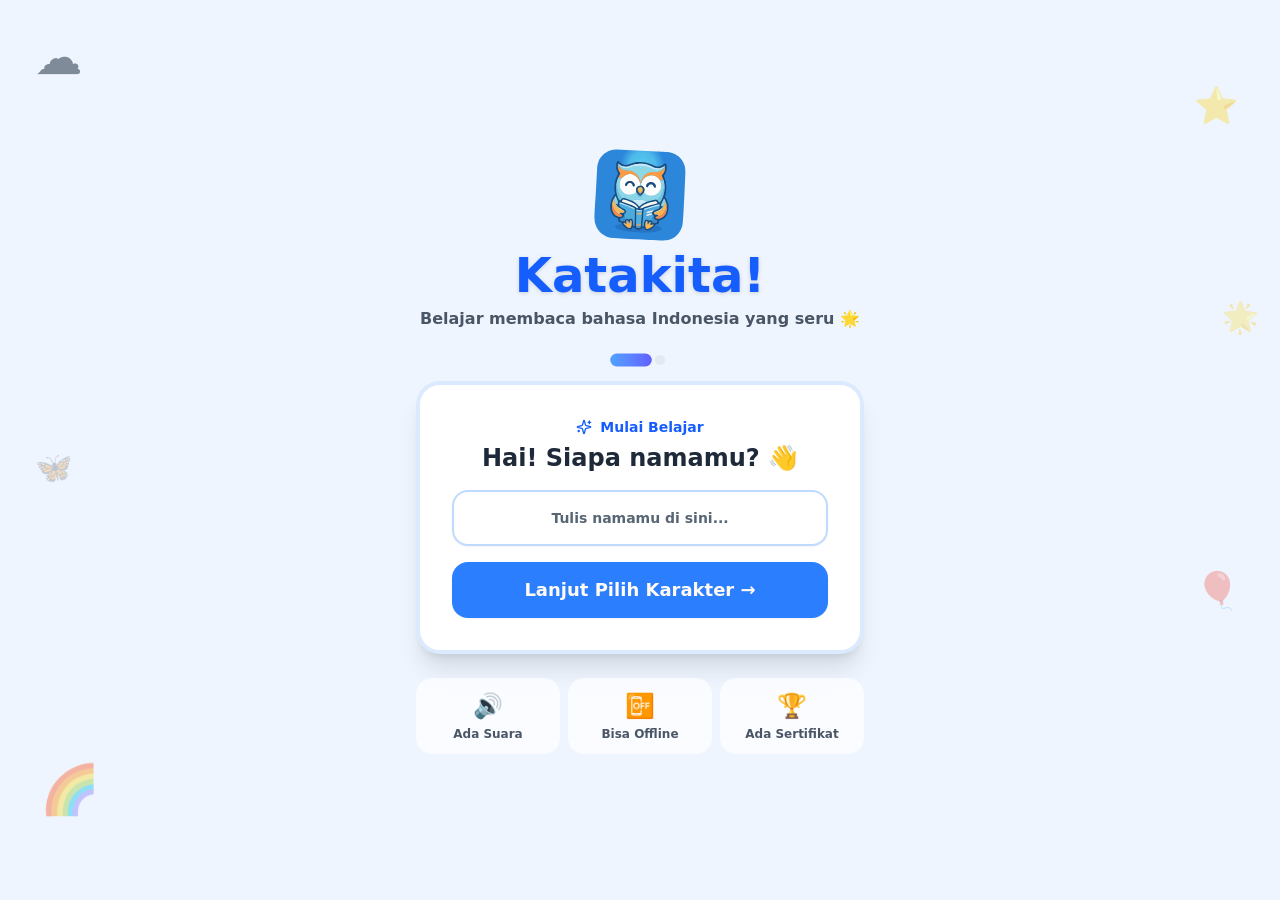
==== commit d43975bc: "Add files via upload" ====
--- a/index.html
+++ b/index.html
@@ -1 +1 @@
-<!DOCTYPE html><!--TuqBYodCMU0zKWxgn6TcU--><html lang="id"><head><meta charSet="utf-8"/><meta name="viewport" content="width=device-width, initial-scale=1, maximum-scale=1, viewport-fit=cover, user-scalable=no"/><link rel="preload" as="image" href="katakita-owl.svg?v=owl3"/><link rel="stylesheet" href="./_next/static/chunks/2832956fec3d88a8.css" data-precedence="next"/><link rel="preload" as="script" fetchPriority="low" href="./_next/static/chunks/58c60a5fa6b544da.js"/><script src="./_next/static/chunks/771dedee3f5e1621.js" async=""></script><script src="./_next/static/chunks/93cf8d9e202dfd11.js" async=""></script><script src="./_next/static/chunks/turbopack-f32afe19e0b75952.js" async=""></script><script src="./_next/static/chunks/2f236954d6a65e12.js" async=""></script><script src="./_next/static/chunks/97674f6261551da7.js" async=""></script><script src="./_next/static/chunks/a57a8f1e0f7d968f.js" async=""></script><script src="./_next/static/chunks/85c92bc7a7020d07.js" async=""></script><script src="./_next/static/chunks/f55a6e4b9105d7e5.js" async=""></script><link rel="manifest" href="manifest.json"/><meta name="apple-mobile-web-app-capable" content="yes"/><meta name="mobile-web-app-capable" content="yes"/><link rel="icon" href="favicon.ico?v=owl2" sizes="48x48"/><link rel="icon" type="image/svg+xml" href="favicon.svg?v=owl2"/><link rel="icon" type="image/png" sizes="64x64" href="favicon.png?v=owl2"/><link rel="icon" type="image/png" sizes="192x192" href="icon-192.png?v=owl2"/><link rel="icon" type="image/png" sizes="512x512" href="icon-512.png?v=owl2"/><link rel="apple-touch-icon" href="icon-192.png?v=owl2"/><meta name="theme-color" content="#4E71FF"/><title>Katakita! - Belajar Membaca Indonesia</title><meta name="description" content="Aplikasi belajar membaca bahasa Indonesia untuk anak. Lengkap dengan suara, permainan, 6 level, dan sertifikat. Bisa dipasang &amp; dipakai offline."/><meta name="application-name" content="Katakita"/><meta name="author" content="Katakita"/><meta name="keywords" content="belajar membaca,anak,bahasa indonesia,suku kata,PWA,edukasi anak"/><meta name="mobile-web-app-capable" content="yes"/><meta name="apple-mobile-web-app-title" content="Katakita"/><meta name="apple-mobile-web-app-status-bar-style" content="default"/><meta property="og:title" content="Katakita!"/><meta property="og:description" content="Belajar membaca bahasa Indonesia untuk anak"/><meta property="og:type" content="website"/><meta name="twitter:card" content="summary"/><meta name="twitter:title" content="Katakita!"/><meta name="twitter:description" content="Belajar membaca bahasa Indonesia untuk anak"/><script src="config.js"></script><script src="./_next/static/chunks/a6dad97d9634a72d.js" noModule=""></script></head><body class="antialiased bg-background text-foreground"><div hidden=""><!--$--><!--/$--></div><div class="min-h-screen flex flex-col" style="opacity:1"><div class="min-h-screen flex flex-col items-center justify-center px-4 py-8 bg-[#EEF5FF] relative overflow-hidden"><div class="absolute top-10 left-5 text-5xl opacity-50 select-none">☁️</div><div class="absolute top-20 right-8 text-4xl opacity-40 select-none">⭐</div><div class="absolute bottom-20 left-10 text-5xl opacity-40 select-none">🌈</div><div class="absolute top-1/3 right-5 text-3xl opacity-30 select-none">🌟</div><div class="absolute bottom-1/3 right-10 text-4xl opacity-30 select-none">🎈</div><div class="absolute top-1/2 left-8 text-3xl opacity-25 select-none">🦋</div><div class="w-full max-w-md relative z-10" style="opacity:1;transform:none"><div class="text-center mb-6"><img class="w-24 h-24 mb-2 mx-auto" src="katakita-owl.svg?v=owl3" alt="Katakita"/><h1 class="text-4xl sm:text-5xl font-black text-blue-600 drop-shadow-sm">Katakita!</h1><p class="text-gray-600 mt-2 font-semibold">Belajar membaca bahasa Indonesia yang seru 🌟</p></div><div class="flex items-center justify-center gap-2 mb-4"><div class="h-2.5 rounded-full transition-all w-8 bg-gradient-to-r from-blue-400 to-indigo-500"></div><div class="h-2.5 rounded-full transition-all w-2.5 bg-gray-300"></div></div><div class="bg-white rounded-3xl shadow-xl border-4 border-blue-100 p-6 sm:p-8"><div class="text-center mb-4"><div class="inline-flex items-center gap-2 text-blue-600 font-bold text-sm mb-1"><svg xmlns="http://www.w3.org/2000/svg" width="24" height="24" viewBox="0 0 24 24" fill="none" stroke="currentColor" stroke-width="2" stroke-linecap="round" stroke-linejoin="round" class="lucide lucide-sparkles w-4 h-4" aria-hidden="true"><path d="M9.937 15.5A2 2 0 0 0 8.5 14.063l-6.135-1.582a.5.5 0 0 1 0-.962L8.5 9.936A2 2 0 0 0 9.937 8.5l1.582-6.135a.5.5 0 0 1 .963 0L14.063 8.5A2 2 0 0 0 15.5 9.937l6.135 1.581a.5.5 0 0 1 0 .964L15.5 14.063a2 2 0 0 0-1.437 1.437l-1.582 6.135a.5.5 0 0 1-.963 0z"></path><path d="M20 3v4"></path><path d="M22 5h-4"></path><path d="M4 17v2"></path><path d="M5 18H3"></path></svg> Mulai Belajar</div><h2 class="text-2xl font-black text-gray-800">Hai! Siapa namamu? 👋</h2></div><input data-slot="input" class="file:text-foreground placeholder:text-muted-foreground selection:bg-primary selection:text-primary-foreground dark:bg-input/30 flex w-full min-w-0 bg-transparent px-3 py-1 shadow-xs transition-[color,box-shadow] outline-none file:inline-flex file:h-7 file:border-0 file:bg-transparent file:text-sm file:font-medium disabled:pointer-events-none disabled:cursor-not-allowed disabled:opacity-50 md:text-sm focus-visible:border-ring focus-visible:ring-ring/50 focus-visible:ring-[3px] aria-invalid:ring-destructive/20 dark:aria-invalid:ring-destructive/40 aria-invalid:border-destructive text-center text-xl font-bold h-14 rounded-2xl border-2 border-blue-200 focus:border-blue-400" placeholder="Tulis namamu di sini..." maxLength="20" value=""/><button data-slot="button" class="inline-flex items-center justify-center gap-2 whitespace-nowrap transition-all disabled:pointer-events-none disabled:opacity-50 [&amp;_svg]:pointer-events-none [&amp;_svg:not([class*=&#x27;size-&#x27;])]:size-4 shrink-0 [&amp;_svg]:shrink-0 outline-none focus-visible:border-ring focus-visible:ring-ring/50 focus-visible:ring-[3px] aria-invalid:ring-destructive/20 dark:aria-invalid:ring-destructive/40 aria-invalid:border-destructive text-primary-foreground shadow-xs px-4 py-2 has-[&gt;svg]:px-3 w-full mt-4 h-14 text-lg font-bold rounded-2xl bg-blue-500 hover:bg-blue-600">Lanjut Pilih Karakter →</button></div><div class="mt-6 grid grid-cols-3 gap-2 text-center"><div class="bg-white/70 rounded-2xl p-3"><div class="text-2xl mb-1">🔊</div><div class="text-xs font-bold text-gray-600">Ada Suara</div></div><div class="bg-white/70 rounded-2xl p-3"><div class="text-2xl mb-1">📴</div><div class="text-xs font-bold text-gray-600">Bisa Offline</div></div><div class="bg-white/70 rounded-2xl p-3"><div class="text-2xl mb-1">🏆</div><div class="text-xs font-bold text-gray-600">Ada Sertifikat</div></div></div></div></div></div><!--$--><!--/$--><div role="region" aria-label="Notifications (F8)" tabindex="-1" style="pointer-events:none"><ol tabindex="-1" class="fixed top-0 z-[100] flex max-h-screen w-full flex-col-reverse p-4 sm:bottom-0 sm:right-0 sm:top-auto sm:flex-col md:max-w-[420px]"></ol></div><script src="./_next/static/chunks/58c60a5fa6b544da.js" id="_R_" async=""></script><script>(self.__next_f=self.__next_f||[]).push([0])</script><script>self.__next_f.push([1,"1:\"$Sreact.fragment\"\n2:I[39756,[\"./_next/static/chunks/2f236954d6a65e12.js\"],\"default\"]\n3:I[37457,[\"./_next/static/chunks/2f236954d6a65e12.js\"],\"default\"]\n4:I[77855,[\"./_next/static/chunks/97674f6261551da7.js\",\"./_next/static/chunks/a57a8f1e0f7d968f.js\"],\"Toaster\"]\n5:I[13468,[\"./_next/static/chunks/97674f6261551da7.js\",\"./_next/static/chunks/a57a8f1e0f7d968f.js\"],\"PWARegister\"]\n6:I[47257,[\"./_next/static/chunks/2f236954d6a65e12.js\"],\"ClientPageRoot\"]\n7:I[52683,[\"./_next/static/chunks/97674f6261551da7.js\",\"./_next/static/chunks/a57a8f1e0f7d968f.js\",\"./_next/static/chunks/85c92bc7a7020d07.js\",\"./_next/static/chunks/f55a6e4b9105d7e5.js\"],\"default\"]\na:I[97367,[\"./_next/static/chunks/2f236954d6a65e12.js\"],\"OutletBoundary\"]\nb:\"$Sreact.suspense\"\nd:I[97367,[\"./_next/static/chunks/2f236954d6a65e12.js\"],\"ViewportBoundary\"]\nf:I[97367,[\"./_next/static/chunks/2f236954d6a65e12.js\"],\"MetadataBoundary\"]\n11:I[68027,[\"./_next/static/chunks/2f236954d6a65e12.js\"],\"default\"]\n:HL[\"./_next/static/chunks/2832956fec3d88a8.css\",\"style\"]\n"])</script><script>self.__next_f.push([1,"0:{\"P\":null,\"b\":\"TuqBYodCMU0zKWxgn6TcU\",\"c\":[\"\",\"\"],\"q\":\"\",\"i\":false,\"f\":[[[\"\",{\"children\":[\"__PAGE__\",{}]},\"$undefined\",\"$undefined\",true],[[\"$\",\"$1\",\"c\",{\"children\":[[[\"$\",\"link\",\"0\",{\"rel\":\"stylesheet\",\"href\":\"./_next/static/chunks/2832956fec3d88a8.css\",\"precedence\":\"next\",\"crossOrigin\":\"$undefined\",\"nonce\":\"$undefined\"}],[\"$\",\"script\",\"script-0\",{\"src\":\"./_next/static/chunks/97674f6261551da7.js\",\"async\":true,\"nonce\":\"$undefined\"}],[\"$\",\"script\",\"script-1\",{\"src\":\"./_next/static/chunks/a57a8f1e0f7d968f.js\",\"async\":true,\"nonce\":\"$undefined\"}]],[\"$\",\"html\",null,{\"lang\":\"id\",\"suppressHydrationWarning\":true,\"children\":[[\"$\",\"head\",null,{\"children\":[[\"$\",\"link\",null,{\"rel\":\"manifest\",\"href\":\"manifest.json\"}],[\"$\",\"meta\",null,{\"name\":\"apple-mobile-web-app-capable\",\"content\":\"yes\"}],[\"$\",\"meta\",null,{\"name\":\"mobile-web-app-capable\",\"content\":\"yes\"}],[\"$\",\"link\",null,{\"rel\":\"icon\",\"href\":\"favicon.ico?v=owl2\",\"sizes\":\"48x48\"}],[\"$\",\"link\",null,{\"rel\":\"icon\",\"type\":\"image/svg+xml\",\"href\":\"favicon.svg?v=owl2\"}],[\"$\",\"link\",null,{\"rel\":\"icon\",\"type\":\"image/png\",\"sizes\":\"64x64\",\"href\":\"favicon.png?v=owl2\"}],[\"$\",\"link\",null,{\"rel\":\"icon\",\"type\":\"image/png\",\"sizes\":\"192x192\",\"href\":\"icon-192.png?v=owl2\"}],[\"$\",\"link\",null,{\"rel\":\"icon\",\"type\":\"image/png\",\"sizes\":\"512x512\",\"href\":\"icon-512.png?v=owl2\"}],[\"$\",\"link\",null,{\"rel\":\"apple-touch-icon\",\"href\":\"icon-192.png?v=owl2\"}],[\"$\",\"script\",null,{\"src\":\"config.js\"}]]}],[\"$\",\"body\",null,{\"className\":\"antialiased bg-background text-foreground\",\"children\":[[\"$\",\"$L2\",null,{\"parallelRouterKey\":\"children\",\"error\":\"$undefined\",\"errorStyles\":\"$undefined\",\"errorScripts\":\"$undefined\",\"template\":[\"$\",\"$L3\",null,{}],\"templateStyles\":\"$undefined\",\"templateScripts\":\"$undefined\",\"notFound\":[[[\"$\",\"title\",null,{\"children\":\"404: This page could not be found.\"}],[\"$\",\"div\",null,{\"style\":{\"fontFamily\":\"system-ui,\\\"Segoe UI\\\",Roboto,Helvetica,Arial,sans-serif,\\\"Apple Color Emoji\\\",\\\"Segoe UI Emoji\\\"\",\"height\":\"100vh\",\"textAlign\":\"center\",\"display\":\"flex\",\"flexDirection\":\"column\",\"alignItems\":\"center\",\"justifyContent\":\"center\"},\"children\":[\"$\",\"div\",null,{\"children\":[[\"$\",\"style\",null,{\"dangerouslySetInnerHTML\":{\"__html\":\"body{color:#000;background:#fff;margin:0}.next-error-h1{border-right:1px solid rgba(0,0,0,.3)}@media (prefers-color-scheme:dark){body{color:#fff;background:#000}.next-error-h1{border-right:1px solid rgba(255,255,255,.3)}}\"}}],[\"$\",\"h1\",null,{\"className\":\"next-error-h1\",\"style\":{\"display\":\"inline-block\",\"margin\":\"0 20px 0 0\",\"padding\":\"0 23px 0 0\",\"fontSize\":24,\"fontWeight\":500,\"verticalAlign\":\"top\",\"lineHeight\":\"49px\"},\"children\":404}],[\"$\",\"div\",null,{\"style\":{\"display\":\"inline-block\"},\"children\":[\"$\",\"h2\",null,{\"style\":{\"fontSize\":14,\"fontWeight\":400,\"lineHeight\":\"49px\",\"margin\":0},\"children\":\"This page could not be found.\"}]}]]}]}]],[]],\"forbidden\":\"$undefined\",\"unauthorized\":\"$undefined\"}],[\"$\",\"$L4\",null,{}],[\"$\",\"$L5\",null,{}]]}]]}]]}],{\"children\":[[\"$\",\"$1\",\"c\",{\"children\":[[\"$\",\"$L6\",null,{\"Component\":\"$7\",\"serverProvidedParams\":{\"searchParams\":{},\"params\":{},\"promises\":[\"$@8\",\"$@9\"]}}],[[\"$\",\"script\",\"script-0\",{\"src\":\"./_next/static/chunks/85c92bc7a7020d07.js\",\"async\":true,\"nonce\":\"$undefined\"}],[\"$\",\"script\",\"script-1\",{\"src\":\"./_next/static/chunks/f55a6e4b9105d7e5.js\",\"async\":true,\"nonce\":\"$undefined\"}]],[\"$\",\"$La\",null,{\"children\":[\"$\",\"$b\",null,{\"name\":\"Next.MetadataOutlet\",\"children\":\"$@c\"}]}]]}],{},null,false,false]},null,false,false],[\"$\",\"$1\",\"h\",{\"children\":[null,[\"$\",\"$Ld\",null,{\"children\":\"$Le\"}],[\"$\",\"div\",null,{\"hidden\":true,\"children\":[\"$\",\"$Lf\",null,{\"children\":[\"$\",\"$b\",null,{\"name\":\"Next.Metadata\",\"children\":\"$L10\"}]}]}],null]}],false]],\"m\":\"$undefined\",\"G\":[\"$11\",[]],\"S\":true}\n"])</script><script>self.__next_f.push([1,"8:{}\n9:\"$0:f:0:1:1:children:0:props:children:0:props:serverProvidedParams:params\"\n"])</script><script>self.__next_f.push([1,"e:[[\"$\",\"meta\",\"0\",{\"charSet\":\"utf-8\"}],[\"$\",\"meta\",\"1\",{\"name\":\"viewport\",\"content\":\"width=device-width, initial-scale=1, maximum-scale=1, viewport-fit=cover, user-scalable=no\"}],[\"$\",\"meta\",\"2\",{\"name\":\"theme-color\",\"content\":\"#4E71FF\"}]]\n"])</script><script>self.__next_f.push([1,"c:null\n10:[[\"$\",\"title\",\"0\",{\"children\":\"Katakita! - Belajar Membaca Indonesia\"}],[\"$\",\"meta\",\"1\",{\"name\":\"description\",\"content\":\"Aplikasi belajar membaca bahasa Indonesia untuk anak. Lengkap dengan suara, permainan, 6 level, dan sertifikat. Bisa dipasang \u0026 dipakai offline.\"}],[\"$\",\"meta\",\"2\",{\"name\":\"application-name\",\"content\":\"Katakita\"}],[\"$\",\"meta\",\"3\",{\"name\":\"author\",\"content\":\"Katakita\"}],[\"$\",\"meta\",\"4\",{\"name\":\"keywords\",\"content\":\"belajar membaca,anak,bahasa indonesia,suku kata,PWA,edukasi anak\"}],[\"$\",\"meta\",\"5\",{\"name\":\"mobile-web-app-capable\",\"content\":\"yes\"}],[\"$\",\"meta\",\"6\",{\"name\":\"apple-mobile-web-app-title\",\"content\":\"Katakita\"}],[\"$\",\"meta\",\"7\",{\"name\":\"apple-mobile-web-app-status-bar-style\",\"content\":\"default\"}],[\"$\",\"meta\",\"8\",{\"property\":\"og:title\",\"content\":\"Katakita!\"}],[\"$\",\"meta\",\"9\",{\"property\":\"og:description\",\"content\":\"Belajar membaca bahasa Indonesia untuk anak\"}],[\"$\",\"meta\",\"10\",{\"property\":\"og:type\",\"content\":\"website\"}],[\"$\",\"meta\",\"11\",{\"name\":\"twitter:card\",\"content\":\"summary\"}],[\"$\",\"meta\",\"12\",{\"name\":\"twitter:title\",\"content\":\"Katakita!\"}],[\"$\",\"meta\",\"13\",{\"name\":\"twitter:description\",\"content\":\"Belajar membaca bahasa Indonesia untuk anak\"}]]\n"])</script></body></html>+<!DOCTYPE html><!--9uJ3TXrWw3yXJip7IbV_o--><html lang="id"><head><meta charSet="utf-8"/><meta name="viewport" content="width=device-width, initial-scale=1, maximum-scale=1, viewport-fit=cover, user-scalable=no"/><link rel="preload" as="image" href="katakita-owl.svg?v=owl3"/><link rel="stylesheet" href="./_next/static/chunks/b1af00d73c136d83.css" data-precedence="next"/><link rel="preload" as="script" fetchPriority="low" href="./_next/static/chunks/58c60a5fa6b544da.js"/><script src="./_next/static/chunks/771dedee3f5e1621.js" async=""></script><script src="./_next/static/chunks/93cf8d9e202dfd11.js" async=""></script><script src="./_next/static/chunks/turbopack-f32afe19e0b75952.js" async=""></script><script src="./_next/static/chunks/2f236954d6a65e12.js" async=""></script><script src="./_next/static/chunks/97674f6261551da7.js" async=""></script><script src="./_next/static/chunks/a57a8f1e0f7d968f.js" async=""></script><script src="./_next/static/chunks/85c92bc7a7020d07.js" async=""></script><script src="./_next/static/chunks/e5530dd443704230.js" async=""></script><link rel="manifest" href="manifest.json"/><meta name="apple-mobile-web-app-capable" content="yes"/><meta name="mobile-web-app-capable" content="yes"/><link rel="icon" href="favicon.ico?v=owl2" sizes="48x48"/><link rel="icon" type="image/svg+xml" href="katakita-owl.svg?v=owl2"/><link rel="icon" type="image/png" sizes="64x64" href="favicon.png?v=owl2"/><link rel="icon" type="image/png" sizes="192x192" href="icon-192.png?v=owl2"/><link rel="icon" type="image/png" sizes="512x512" href="icon-512.png?v=owl2"/><link rel="apple-touch-icon" href="icon-192.png?v=owl2"/><meta name="theme-color" content="#4E71FF"/><title>Katakita! - Belajar Membaca Indonesia</title><meta name="description" content="Aplikasi belajar membaca bahasa Indonesia untuk anak. Lengkap dengan suara, permainan, 6 level, dan sertifikat. Bisa dipasang &amp; dipakai offline."/><meta name="application-name" content="Katakita"/><meta name="author" content="Katakita"/><meta name="keywords" content="belajar membaca,anak,bahasa indonesia,suku kata,PWA,edukasi anak"/><meta name="mobile-web-app-capable" content="yes"/><meta name="apple-mobile-web-app-title" content="Katakita"/><meta name="apple-mobile-web-app-status-bar-style" content="default"/><meta property="og:title" content="Katakita!"/><meta property="og:description" content="Belajar membaca bahasa Indonesia untuk anak"/><meta property="og:type" content="website"/><meta name="twitter:card" content="summary"/><meta name="twitter:title" content="Katakita!"/><meta name="twitter:description" content="Belajar membaca bahasa Indonesia untuk anak"/><script src="config.js"></script><script src="./_next/static/chunks/a6dad97d9634a72d.js" noModule=""></script></head><body class="antialiased bg-background text-foreground"><div hidden=""><!--$--><!--/$--></div><div class="min-h-screen flex flex-col" style="opacity:1"><div class="min-h-screen flex flex-col items-center justify-center px-4 py-8 bg-[#EEF5FF] relative overflow-hidden"><div class="absolute top-10 left-5 text-5xl opacity-50 select-none">☁️</div><div class="absolute top-20 right-8 text-4xl opacity-40 select-none">⭐</div><div class="absolute bottom-20 left-10 text-5xl opacity-40 select-none">🌈</div><div class="absolute top-1/3 right-5 text-3xl opacity-30 select-none">🌟</div><div class="absolute bottom-1/3 right-10 text-4xl opacity-30 select-none">🎈</div><div class="absolute top-1/2 left-8 text-3xl opacity-25 select-none">🦋</div><div class="w-full max-w-md relative z-10" style="opacity:1;transform:none"><div class="text-center mb-6"><img class="w-24 h-24 mb-2 mx-auto" src="katakita-owl.svg?v=owl3" alt="Katakita"/><h1 class="text-4xl sm:text-5xl font-black text-blue-600 drop-shadow-sm">Katakita!</h1><p class="text-gray-600 mt-2 font-semibold">Belajar membaca bahasa Indonesia yang seru 🌟</p></div><div class="flex items-center justify-center gap-2 mb-4"><div class="h-2.5 rounded-full transition-all w-8 bg-gradient-to-r from-blue-400 to-indigo-500"></div><div class="h-2.5 rounded-full transition-all w-2.5 bg-gray-300"></div></div><div class="bg-white rounded-3xl shadow-xl border-4 border-blue-100 p-6 sm:p-8"><div class="text-center mb-4"><div class="inline-flex items-center gap-2 text-blue-600 font-bold text-sm mb-1"><svg xmlns="http://www.w3.org/2000/svg" width="24" height="24" viewBox="0 0 24 24" fill="none" stroke="currentColor" stroke-width="2" stroke-linecap="round" stroke-linejoin="round" class="lucide lucide-sparkles w-4 h-4" aria-hidden="true"><path d="M9.937 15.5A2 2 0 0 0 8.5 14.063l-6.135-1.582a.5.5 0 0 1 0-.962L8.5 9.936A2 2 0 0 0 9.937 8.5l1.582-6.135a.5.5 0 0 1 .963 0L14.063 8.5A2 2 0 0 0 15.5 9.937l6.135 1.581a.5.5 0 0 1 0 .964L15.5 14.063a2 2 0 0 0-1.437 1.437l-1.582 6.135a.5.5 0 0 1-.963 0z"></path><path d="M20 3v4"></path><path d="M22 5h-4"></path><path d="M4 17v2"></path><path d="M5 18H3"></path></svg> Mulai Belajar</div><h2 class="text-2xl font-black text-gray-800">Hai! Siapa namamu? 👋</h2></div><input data-slot="input" class="file:text-foreground placeholder:text-muted-foreground selection:bg-primary selection:text-primary-foreground dark:bg-input/30 flex w-full min-w-0 bg-transparent px-3 py-1 shadow-xs transition-[color,box-shadow] outline-none file:inline-flex file:h-7 file:border-0 file:bg-transparent file:text-sm file:font-medium disabled:pointer-events-none disabled:cursor-not-allowed disabled:opacity-50 md:text-sm focus-visible:border-ring focus-visible:ring-ring/50 focus-visible:ring-[3px] aria-invalid:ring-destructive/20 dark:aria-invalid:ring-destructive/40 aria-invalid:border-destructive text-center text-xl font-bold h-14 rounded-2xl border-2 border-blue-200 focus:border-blue-400" placeholder="Tulis namamu di sini..." maxLength="20" value=""/><button data-slot="button" class="inline-flex items-center justify-center gap-2 whitespace-nowrap transition-all disabled:pointer-events-none disabled:opacity-50 [&amp;_svg]:pointer-events-none [&amp;_svg:not([class*=&#x27;size-&#x27;])]:size-4 shrink-0 [&amp;_svg]:shrink-0 outline-none focus-visible:border-ring focus-visible:ring-ring/50 focus-visible:ring-[3px] aria-invalid:ring-destructive/20 dark:aria-invalid:ring-destructive/40 aria-invalid:border-destructive text-primary-foreground shadow-xs px-4 py-2 has-[&gt;svg]:px-3 w-full mt-4 h-14 text-lg font-bold rounded-2xl bg-blue-500 hover:bg-blue-600">Lanjut Pilih Karakter →</button></div><div class="mt-6 grid grid-cols-3 gap-2 text-center"><div class="bg-white/70 rounded-2xl p-3"><div class="text-2xl mb-1">🔊</div><div class="text-xs font-bold text-gray-600">Ada Suara</div></div><div class="bg-white/70 rounded-2xl p-3"><div class="text-2xl mb-1">📴</div><div class="text-xs font-bold text-gray-600">Bisa Offline</div></div><div class="bg-white/70 rounded-2xl p-3"><div class="text-2xl mb-1">🏆</div><div class="text-xs font-bold text-gray-600">Ada Sertifikat</div></div></div></div></div></div><!--$--><!--/$--><div role="region" aria-label="Notifications (F8)" tabindex="-1" style="pointer-events:none"><ol tabindex="-1" class="fixed top-0 z-[100] flex max-h-screen w-full flex-col-reverse p-4 sm:bottom-0 sm:right-0 sm:top-auto sm:flex-col md:max-w-[420px]"></ol></div><script src="./_next/static/chunks/58c60a5fa6b544da.js" id="_R_" async=""></script><script>(self.__next_f=self.__next_f||[]).push([0])</script><script>self.__next_f.push([1,"1:\"$Sreact.fragment\"\n2:I[39756,[\"./_next/static/chunks/2f236954d6a65e12.js\"],\"default\"]\n3:I[37457,[\"./_next/static/chunks/2f236954d6a65e12.js\"],\"default\"]\n4:I[77855,[\"./_next/static/chunks/97674f6261551da7.js\",\"./_next/static/chunks/a57a8f1e0f7d968f.js\"],\"Toaster\"]\n5:I[13468,[\"./_next/static/chunks/97674f6261551da7.js\",\"./_next/static/chunks/a57a8f1e0f7d968f.js\"],\"PWARegister\"]\n6:I[47257,[\"./_next/static/chunks/2f236954d6a65e12.js\"],\"ClientPageRoot\"]\n7:I[52683,[\"./_next/static/chunks/97674f6261551da7.js\",\"./_next/static/chunks/a57a8f1e0f7d968f.js\",\"./_next/static/chunks/85c92bc7a7020d07.js\",\"./_next/static/chunks/e5530dd443704230.js\"],\"default\"]\na:I[97367,[\"./_next/static/chunks/2f236954d6a65e12.js\"],\"OutletBoundary\"]\nb:\"$Sreact.suspense\"\nd:I[97367,[\"./_next/static/chunks/2f236954d6a65e12.js\"],\"ViewportBoundary\"]\nf:I[97367,[\"./_next/static/chunks/2f236954d6a65e12.js\"],\"MetadataBoundary\"]\n11:I[68027,[\"./_next/static/chunks/2f236954d6a65e12.js\"],\"default\"]\n:HL[\"./_next/static/chunks/b1af00d73c136d83.css\",\"style\"]\n"])</script><script>self.__next_f.push([1,"0:{\"P\":null,\"b\":\"9uJ3TXrWw3yXJip7IbV-o\",\"c\":[\"\",\"\"],\"q\":\"\",\"i\":false,\"f\":[[[\"\",{\"children\":[\"__PAGE__\",{}]},\"$undefined\",\"$undefined\",true],[[\"$\",\"$1\",\"c\",{\"children\":[[[\"$\",\"link\",\"0\",{\"rel\":\"stylesheet\",\"href\":\"./_next/static/chunks/b1af00d73c136d83.css\",\"precedence\":\"next\",\"crossOrigin\":\"$undefined\",\"nonce\":\"$undefined\"}],[\"$\",\"script\",\"script-0\",{\"src\":\"./_next/static/chunks/97674f6261551da7.js\",\"async\":true,\"nonce\":\"$undefined\"}],[\"$\",\"script\",\"script-1\",{\"src\":\"./_next/static/chunks/a57a8f1e0f7d968f.js\",\"async\":true,\"nonce\":\"$undefined\"}]],[\"$\",\"html\",null,{\"lang\":\"id\",\"suppressHydrationWarning\":true,\"children\":[[\"$\",\"head\",null,{\"children\":[[\"$\",\"link\",null,{\"rel\":\"manifest\",\"href\":\"manifest.json\"}],[\"$\",\"meta\",null,{\"name\":\"apple-mobile-web-app-capable\",\"content\":\"yes\"}],[\"$\",\"meta\",null,{\"name\":\"mobile-web-app-capable\",\"content\":\"yes\"}],[\"$\",\"link\",null,{\"rel\":\"icon\",\"href\":\"favicon.ico?v=owl2\",\"sizes\":\"48x48\"}],[\"$\",\"link\",null,{\"rel\":\"icon\",\"type\":\"image/svg+xml\",\"href\":\"katakita-owl.svg?v=owl2\"}],[\"$\",\"link\",null,{\"rel\":\"icon\",\"type\":\"image/png\",\"sizes\":\"64x64\",\"href\":\"favicon.png?v=owl2\"}],[\"$\",\"link\",null,{\"rel\":\"icon\",\"type\":\"image/png\",\"sizes\":\"192x192\",\"href\":\"icon-192.png?v=owl2\"}],[\"$\",\"link\",null,{\"rel\":\"icon\",\"type\":\"image/png\",\"sizes\":\"512x512\",\"href\":\"icon-512.png?v=owl2\"}],[\"$\",\"link\",null,{\"rel\":\"apple-touch-icon\",\"href\":\"icon-192.png?v=owl2\"}],[\"$\",\"script\",null,{\"src\":\"config.js\"}]]}],[\"$\",\"body\",null,{\"className\":\"antialiased bg-background text-foreground\",\"children\":[[\"$\",\"$L2\",null,{\"parallelRouterKey\":\"children\",\"error\":\"$undefined\",\"errorStyles\":\"$undefined\",\"errorScripts\":\"$undefined\",\"template\":[\"$\",\"$L3\",null,{}],\"templateStyles\":\"$undefined\",\"templateScripts\":\"$undefined\",\"notFound\":[[[\"$\",\"title\",null,{\"children\":\"404: This page could not be found.\"}],[\"$\",\"div\",null,{\"style\":{\"fontFamily\":\"system-ui,\\\"Segoe UI\\\",Roboto,Helvetica,Arial,sans-serif,\\\"Apple Color Emoji\\\",\\\"Segoe UI Emoji\\\"\",\"height\":\"100vh\",\"textAlign\":\"center\",\"display\":\"flex\",\"flexDirection\":\"column\",\"alignItems\":\"center\",\"justifyContent\":\"center\"},\"children\":[\"$\",\"div\",null,{\"children\":[[\"$\",\"style\",null,{\"dangerouslySetInnerHTML\":{\"__html\":\"body{color:#000;background:#fff;margin:0}.next-error-h1{border-right:1px solid rgba(0,0,0,.3)}@media (prefers-color-scheme:dark){body{color:#fff;background:#000}.next-error-h1{border-right:1px solid rgba(255,255,255,.3)}}\"}}],[\"$\",\"h1\",null,{\"className\":\"next-error-h1\",\"style\":{\"display\":\"inline-block\",\"margin\":\"0 20px 0 0\",\"padding\":\"0 23px 0 0\",\"fontSize\":24,\"fontWeight\":500,\"verticalAlign\":\"top\",\"lineHeight\":\"49px\"},\"children\":404}],[\"$\",\"div\",null,{\"style\":{\"display\":\"inline-block\"},\"children\":[\"$\",\"h2\",null,{\"style\":{\"fontSize\":14,\"fontWeight\":400,\"lineHeight\":\"49px\",\"margin\":0},\"children\":\"This page could not be found.\"}]}]]}]}]],[]],\"forbidden\":\"$undefined\",\"unauthorized\":\"$undefined\"}],[\"$\",\"$L4\",null,{}],[\"$\",\"$L5\",null,{}]]}]]}]]}],{\"children\":[[\"$\",\"$1\",\"c\",{\"children\":[[\"$\",\"$L6\",null,{\"Component\":\"$7\",\"serverProvidedParams\":{\"searchParams\":{},\"params\":{},\"promises\":[\"$@8\",\"$@9\"]}}],[[\"$\",\"script\",\"script-0\",{\"src\":\"./_next/static/chunks/85c92bc7a7020d07.js\",\"async\":true,\"nonce\":\"$undefined\"}],[\"$\",\"script\",\"script-1\",{\"src\":\"./_next/static/chunks/e5530dd443704230.js\",\"async\":true,\"nonce\":\"$undefined\"}]],[\"$\",\"$La\",null,{\"children\":[\"$\",\"$b\",null,{\"name\":\"Next.MetadataOutlet\",\"children\":\"$@c\"}]}]]}],{},null,false,false]},null,false,false],[\"$\",\"$1\",\"h\",{\"children\":[null,[\"$\",\"$Ld\",null,{\"children\":\"$Le\"}],[\"$\",\"div\",null,{\"hidden\":true,\"children\":[\"$\",\"$Lf\",null,{\"children\":[\"$\",\"$b\",null,{\"name\":\"Next.Metadata\",\"children\":\"$L10\"}]}]}],null]}],false]],\"m\":\"$undefined\",\"G\":[\"$11\",[]],\"S\":true}\n"])</script><script>self.__next_f.push([1,"8:{}\n9:\"$0:f:0:1:1:children:0:props:children:0:props:serverProvidedParams:params\"\n"])</script><script>self.__next_f.push([1,"e:[[\"$\",\"meta\",\"0\",{\"charSet\":\"utf-8\"}],[\"$\",\"meta\",\"1\",{\"name\":\"viewport\",\"content\":\"width=device-width, initial-scale=1, maximum-scale=1, viewport-fit=cover, user-scalable=no\"}],[\"$\",\"meta\",\"2\",{\"name\":\"theme-color\",\"content\":\"#4E71FF\"}]]\n"])</script><script>self.__next_f.push([1,"c:null\n10:[[\"$\",\"title\",\"0\",{\"children\":\"Katakita! - Belajar Membaca Indonesia\"}],[\"$\",\"meta\",\"1\",{\"name\":\"description\",\"content\":\"Aplikasi belajar membaca bahasa Indonesia untuk anak. Lengkap dengan suara, permainan, 6 level, dan sertifikat. Bisa dipasang \u0026 dipakai offline.\"}],[\"$\",\"meta\",\"2\",{\"name\":\"application-name\",\"content\":\"Katakita\"}],[\"$\",\"meta\",\"3\",{\"name\":\"author\",\"content\":\"Katakita\"}],[\"$\",\"meta\",\"4\",{\"name\":\"keywords\",\"content\":\"belajar membaca,anak,bahasa indonesia,suku kata,PWA,edukasi anak\"}],[\"$\",\"meta\",\"5\",{\"name\":\"mobile-web-app-capable\",\"content\":\"yes\"}],[\"$\",\"meta\",\"6\",{\"name\":\"apple-mobile-web-app-title\",\"content\":\"Katakita\"}],[\"$\",\"meta\",\"7\",{\"name\":\"apple-mobile-web-app-status-bar-style\",\"content\":\"default\"}],[\"$\",\"meta\",\"8\",{\"property\":\"og:title\",\"content\":\"Katakita!\"}],[\"$\",\"meta\",\"9\",{\"property\":\"og:description\",\"content\":\"Belajar membaca bahasa Indonesia untuk anak\"}],[\"$\",\"meta\",\"10\",{\"property\":\"og:type\",\"content\":\"website\"}],[\"$\",\"meta\",\"11\",{\"name\":\"twitter:card\",\"content\":\"summary\"}],[\"$\",\"meta\",\"12\",{\"name\":\"twitter:title\",\"content\":\"Katakita!\"}],[\"$\",\"meta\",\"13\",{\"name\":\"twitter:description\",\"content\":\"Belajar membaca bahasa Indonesia untuk anak\"}]]\n"])</script></body></html>
--- a/_next/static/chunks/b1af00d73c136d83.css
+++ b/_next/static/chunks/b1af00d73c136d83.css
@@ -0,0 +1 @@
+@layer properties{@supports (((-webkit-hyphens:none)) and (not (margin-trim:inline))) or ((-moz-orient:inline) and (not (color:rgb(from red r g b)))){*,:before,:after,::backdrop{--tw-translate-x:0;--tw-translate-y:0;--tw-translate-z:0;--tw-scale-x:1;--tw-scale-y:1;--tw-scale-z:1;--tw-rotate-x:initial;--tw-rotate-y:initial;--tw-rotate-z:initial;--tw-skew-x:initial;--tw-skew-y:initial;--tw-space-y-reverse:0;--tw-space-x-reverse:0;--tw-border-style:solid;--tw-gradient-position:initial;--tw-gradient-from:#0000;--tw-gradient-via:#0000;--tw-gradient-to:#0000;--tw-gradient-stops:initial;--tw-gradient-via-stops:initial;--tw-gradient-from-position:0%;--tw-gradient-via-position:50%;--tw-gradient-to-position:100%;--tw-leading:initial;--tw-font-weight:initial;--tw-tracking:initial;--tw-ordinal:initial;--tw-slashed-zero:initial;--tw-numeric-figure:initial;--tw-numeric-spacing:initial;--tw-numeric-fraction:initial;--tw-shadow:0 0 #0000;--tw-shadow-color:initial;--tw-shadow-alpha:100%;--tw-inset-shadow:0 0 #0000;--tw-inset-shadow-color:initial;--tw-inset-shadow-alpha:100%;--tw-ring-color:initial;--tw-ring-shadow:0 0 #0000;--tw-inset-ring-color:initial;--tw-inset-ring-shadow:0 0 #0000;--tw-ring-inset:initial;--tw-ring-offset-width:0px;--tw-ring-offset-color:#fff;--tw-ring-offset-shadow:0 0 #0000;--tw-outline-style:solid;--tw-blur:initial;--tw-brightness:initial;--tw-contrast:initial;--tw-grayscale:initial;--tw-hue-rotate:initial;--tw-invert:initial;--tw-opacity:initial;--tw-saturate:initial;--tw-sepia:initial;--tw-drop-shadow:initial;--tw-drop-shadow-color:initial;--tw-drop-shadow-alpha:100%;--tw-drop-shadow-size:initial;--tw-backdrop-blur:initial;--tw-backdrop-brightness:initial;--tw-backdrop-contrast:initial;--tw-backdrop-grayscale:initial;--tw-backdrop-hue-rotate:initial;--tw-backdrop-invert:initial;--tw-backdrop-opacity:initial;--tw-backdrop-saturate:initial;--tw-backdrop-sepia:initial;--tw-duration:initial;--tw-ease:initial;--tw-content:"";--tw-animation-delay:0s;--tw-animation-direction:normal;--tw-animation-duration:initial;--tw-animation-fill-mode:none;--tw-animation-iteration-count:1;--tw-enter-blur:0;--tw-enter-opacity:1;--tw-enter-rotate:0;--tw-enter-scale:1;--tw-enter-translate-x:0;--tw-enter-translate-y:0;--tw-exit-blur:0;--tw-exit-opacity:1;--tw-exit-rotate:0;--tw-exit-scale:1;--tw-exit-translate-x:0;--tw-exit-translate-y:0}}}@layer theme{:root,:host{--color-red-50:#fef2f2;--color-red-200:#ffcaca;--color-red-300:#ffa3a3;--color-red-400:#ff6568;--color-red-500:#fb2c36;--color-red-600:#e40014;--color-red-700:#bf000f;--color-orange-50:#fff7ed;--color-orange-200:#ffd7a8;--color-orange-400:#ff8b1a;--color-orange-500:#fe6e00;--color-orange-700:#c53c00;--color-amber-50:#fffbeb;--color-amber-100:#fef3c6;--color-amber-200:#fee685;--color-amber-300:#ffd236;--color-amber-400:#fcbb00;--color-amber-500:#f99c00;--color-amber-700:#b75000;--color-yellow-50:#fefce8;--color-yellow-100:#fef9c2;--color-yellow-200:#fff085;--color-yellow-300:#ffe02a;--color-yellow-400:#fac800;--color-yellow-500:#edb200;--color-yellow-600:#cd8900;--color-yellow-700:#a36100;--color-lime-400:#9de500;--color-green-50:#f0fdf4;--color-green-100:#dcfce7;--color-green-200:#b9f8cf;--color-green-300:#7bf1a8;--color-green-400:#05df72;--color-green-500:#00c758;--color-green-600:#00a544;--color-green-700:#008138;--color-green-800:#016630;--color-emerald-50:#ecfdf5;--color-emerald-100:#d0fae5;--color-emerald-200:#a4f4cf;--color-emerald-300:#5ee9b5;--color-emerald-400:#00d294;--color-emerald-500:#00bb7f;--color-emerald-600:#009767;--color-emerald-700:#007956;--color-emerald-800:#005f46;--color-teal-50:#f0fdfa;--color-teal-100:#cbfbf1;--color-teal-200:#96f7e4;--color-teal-300:#46ecd5;--color-teal-400:#00d3bd;--color-teal-500:#00baa7;--color-teal-600:#009588;--color-teal-700:#00776e;--color-teal-800:#005f5a;--color-cyan-50:#ecfeff;--color-cyan-200:#a2f4fd;--color-cyan-500:#00b7d7;--color-cyan-600:#0092b5;--color-cyan-700:#007492;--color-sky-50:#f0f9ff;--color-sky-100:#dff2fe;--color-sky-200:#b8e6fe;--color-sky-300:#77d4ff;--color-sky-400:#00bcfe;--color-sky-500:#00a5ef;--color-sky-600:#0084cc;--color-sky-700:#0069a4;--color-sky-800:#005986;--color-sky-900:#024a70;--color-blue-50:#eff6ff;--color-blue-100:#dbeafe;--color-blue-200:#bedbff;--color-blue-300:#90c5ff;--color-blue-400:#54a2ff;--color-blue-500:#3080ff;--color-blue-600:#155dfc;--color-blue-700:#1447e6;--color-blue-800:#193cb8;--color-indigo-50:#eef2ff;--color-indigo-100:#e0e7ff;--color-indigo-400:#7d87ff;--color-indigo-500:#625fff;--color-indigo-600:#4f39f6;--color-violet-50:#f5f3ff;--color-violet-100:#ede9fe;--color-violet-200:#ddd6ff;--color-violet-300:#c4b4ff;--color-violet-400:#a685ff;--color-violet-500:#8d54ff;--color-violet-600:#7f22fe;--color-violet-700:#7008e7;--color-violet-800:#5d0ec0;--color-purple-50:#faf5ff;--color-purple-100:#f3e8ff;--color-purple-500:#ac4bff;--color-purple-600:#9810fa;--color-pink-50:#fdf2f8;--color-pink-100:#fce7f3;--color-pink-200:#fccee8;--color-pink-300:#fda5d5;--color-pink-400:#fb64b6;--color-pink-500:#f6339a;--color-pink-600:#e30076;--color-pink-700:#c4005c;--color-pink-800:#a2004c;--color-rose-50:#fff1f2;--color-rose-100:#ffe4e6;--color-rose-200:#ffccd3;--color-rose-300:#ffa2ae;--color-rose-400:#ff667f;--color-rose-500:#ff2357;--color-rose-600:#e70044;--color-rose-700:#c20039;--color-slate-50:#f8fafc;--color-slate-100:#f1f5f9;--color-slate-500:#62748e;--color-slate-700:#314158;--color-slate-800:#1d293d;--color-gray-50:#f9fafb;--color-gray-100:#f3f4f6;--color-gray-200:#e5e7eb;--color-gray-300:#d1d5dc;--color-gray-400:#99a1af;--color-gray-500:#6a7282;--color-gray-600:#4a5565;--color-gray-700:#364153;--color-gray-800:#1e2939;--color-gray-900:#101828;--color-black:#000;--color-white:#fff;--spacing:.25rem;--container-sm:24rem;--container-md:28rem;--container-lg:32rem;--container-2xl:42rem;--container-3xl:48rem;--container-4xl:56rem;--container-5xl:64rem;--text-xs:.75rem;--text-xs--line-height:calc(1/.75);--text-sm:.875rem;--text-sm--line-height:calc(1.25/.875);--text-base:1rem;--text-base--line-height:calc(1.5/1);--text-lg:1.125rem;--text-lg--line-height:calc(1.75/1.125);--text-xl:1.25rem;--text-xl--line-height:calc(1.75/1.25);--text-2xl:1.5rem;--text-2xl--line-height:calc(2/1.5);--text-3xl:1.875rem;--text-3xl--line-height:calc(2.25/1.875);--text-4xl:2.25rem;--text-4xl--line-height:calc(2.5/2.25);--text-5xl:3rem;--text-5xl--line-height:1;--text-6xl:3.75rem;--text-6xl--line-height:1;--text-7xl:4.5rem;--text-7xl--line-height:1;--text-8xl:6rem;--text-8xl--line-height:1;--font-weight-normal:400;--font-weight-medium:500;--font-weight-semibold:600;--font-weight-bold:700;--font-weight-black:900;--tracking-tight:-.025em;--tracking-wide:.025em;--tracking-wider:.05em;--tracking-widest:.1em;--leading-tight:1.25;--leading-relaxed:1.625;--radius-xs:.125rem;--radius-2xl:1rem;--radius-3xl:1.5rem;--drop-shadow-sm:0 1px 2px #00000026;--ease-in-out:cubic-bezier(.4,0,.2,1);--animate-spin:spin 1s linear infinite;--animate-ping:ping 1s cubic-bezier(0,0,.2,1)infinite;--animate-pulse:pulse 2s cubic-bezier(.4,0,.6,1)infinite;--blur-sm:8px;--blur-md:12px;--blur-xl:24px;--aspect-video:16/9;--default-transition-duration:.15s;--default-transition-timing-function:cubic-bezier(.4,0,.2,1);--default-font-family:var(--font-geist-sans);--default-mono-font-family:var(--font-geist-mono);--color-border:var(--border)}@supports (color:lab(0% 0 0)){:root,:host{--color-red-50:lab(96.5005% 4.18508 1.52328);--color-red-200:lab(86.017% 19.8815 7.75869);--color-red-300:lab(76.5514% 36.422 15.5335);--color-red-400:lab(63.7053% 60.745 31.3109);--color-red-500:lab(55.4814% 75.0732 48.8528);--color-red-600:lab(48.4493% 77.4328 61.5452);--color-red-700:lab(40.4273% 67.2623 53.7441);--color-orange-50:lab(97.7008% 1.53735 5.90649);--color-orange-200:lab(88.4871% 9.94918 28.8378);--color-orange-400:lab(70.0429% 42.5156 75.8207);--color-orange-500:lab(64.272% 57.1788 90.3583);--color-orange-700:lab(46.4615% 57.7275 70.8507);--color-amber-50:lab(98.6252% -.635922 8.42309);--color-amber-100:lab(95.916% -1.21653 23.111);--color-amber-200:lab(91.7203% -.505269 49.9084);--color-amber-300:lab(86.4156% 6.13147 78.3961);--color-amber-400:lab(80.1641% 16.6016 99.2089);--color-amber-500:lab(72.7183% 31.8672 97.9407);--color-amber-700:lab(47.2709% 42.9082 69.2966);--color-yellow-50:lab(98.6846% -1.79055 9.7766);--color-yellow-100:lab(97.3564% -4.51407 27.344);--color-yellow-200:lab(94.3433% -5.00429 52.9663);--color-yellow-300:lab(89.7033% -.480294 84.4917);--color-yellow-400:lab(83.2664% 8.65132 106.895);--color-yellow-500:lab(76.3898% 14.5258 98.4589);--color-yellow-600:lab(62.7799% 22.4197 86.1544);--color-yellow-700:lab(47.8202% 25.2426 66.5015);--color-lime-400:lab(83.7876% -45.0447 88.4738);--color-green-50:lab(98.1563% -5.60117 2.75915);--color-green-100:lab(96.1861% -13.8464 6.52365);--color-green-200:lab(92.4222% -26.4702 12.9427);--color-green-300:lab(86.9953% -47.2691 25.0054);--color-green-400:lab(78.503% -64.9265 39.7492);--color-green-500:lab(70.5521% -66.5147 45.8073);--color-green-600:lab(59.0978% -58.6621 41.2579);--color-green-700:lab(47.0329% -47.0239 31.4788);--color-green-800:lab(37.4616% -36.7971 22.9692);--color-emerald-50:lab(97.8462% -6.94966 1.85487);--color-emerald-100:lab(94.9004% -17.0769 5.63836);--color-emerald-200:lab(90.2247% -31.039 9.47084);--color-emerald-300:lab(83.9203% -48.7124 13.8849);--color-emerald-400:lab(75.0771% -60.7313 19.4147);--color-emerald-500:lab(66.9756% -58.27 19.5419);--color-emerald-600:lab(55.0481% -49.9246 15.93);--color-emerald-700:lab(44.4871% -41.0396 11.0361);--color-emerald-800:lab(35.3675% -33.1188 8.04002);--color-teal-50:lab(98.3189% -4.74921 -.111711);--color-teal-100:lab(95.1845% -17.4212 -.425422);--color-teal-200:lab(90.7612% -33.1343 -.542295);--color-teal-300:lab(84.8977% -48.1516 -1.3321);--color-teal-400:lab(76.0109% -53.3483 -2.27906);--color-teal-500:lab(67.3859% -49.0983 -2.63511);--color-teal-600:lab(55.0223% -41.0774 -3.90277);--color-teal-700:lab(44.4134% -33.1436 -4.22149);--color-teal-800:lab(35.5975% -26.6648 -4.34487);--color-cyan-50:lab(98.3304% -5.97432 -2.62108);--color-cyan-200:lab(91.0821% -24.0435 -12.8306);--color-cyan-500:lab(67.805% -35.3952 -30.2018);--color-cyan-600:lab(55.1767% -26.7496 -30.5139);--color-cyan-700:lab(44.7267% -21.5987 -26.118);--color-sky-50:lab(97.3623% -2.33802 -4.13098);--color-sky-100:lab(94.3709% -4.56053 -8.23453);--color-sky-200:lab(88.6983% -11.3978 -16.8488);--color-sky-300:lab(80.3307% -20.2945 -31.385);--color-sky-400:lab(70.687% -23.6078 -45.9483);--color-sky-500:lab(63.3038% -18.433 -51.0407);--color-sky-600:lab(51.7754% -11.4712 -49.8349);--color-sky-700:lab(41.6013% -9.10804 -42.5647);--color-sky-800:lab(35.164% -9.57692 -34.4068);--color-sky-900:lab(29.1959% -8.34689 -28.2453);--color-blue-50:lab(96.492% -1.14644 -5.11479);--color-blue-100:lab(92.0301% -2.24757 -11.6453);--color-blue-200:lab(86.15% -4.04379 -21.0797);--color-blue-300:lab(77.5052% -6.4629 -36.42);--color-blue-400:lab(65.0361% -1.42065 -56.9802);--color-blue-500:lab(54.1736% 13.3369 -74.6839);--color-blue-600:lab(44.0605% 29.0279 -86.0352);--color-blue-700:lab(36.9089% 35.0961 -85.6872);--color-blue-800:lab(30.2514% 27.7853 -70.2699);--color-indigo-50:lab(95.4818% .411302 -6.78529);--color-indigo-100:lab(91.6577% 1.04591 -12.7199);--color-indigo-400:lab(59.866% 22.4834 -64.4485);--color-indigo-500:lab(48.295% 38.3129 -81.9673);--color-indigo-600:lab(38.4009% 52.6132 -92.3857);--color-violet-50:lab(96.2416% 2.28849 -5.51657);--color-violet-100:lab(93.0838% 4.35197 -9.88284);--color-violet-200:lab(87.0888% 8.53688 -19.4189);--color-violet-300:lab(76.7419% 18.3911 -37.0706);--color-violet-400:lab(62.8239% 34.9159 -60.0512);--color-violet-500:lab(49.9355% 55.1776 -81.8963);--color-violet-600:lab(41.088% 68.9966 -91.995);--color-violet-700:lab(35.2783% 67.9912 -88.793);--color-violet-800:lab(29.3188% 57.7986 -76.1493);--color-purple-50:lab(97.1627% 2.99937 -4.13398);--color-purple-100:lab(93.3333% 6.97437 -9.83434);--color-purple-500:lab(52.0183% 66.11 -78.2316);--color-purple-600:lab(43.0295% 75.21 -86.5669);--color-pink-50:lab(96.4459% 4.53997 -1.49434);--color-pink-100:lab(93.5864% 9.01193 -3.15079);--color-pink-200:lab(87.4504% 19.6 -6.46662);--color-pink-300:lab(77.8308% 38.525 -10.5394);--color-pink-400:lab(64.5597% 64.3615 -12.7988);--color-pink-500:lab(56.9303% 76.8162 -8.07021);--color-pink-600:lab(49.5493% 79.8381 2.31768);--color-pink-700:lab(42.1737% 71.8009 7.42233);--color-pink-800:lab(34.9559% 60.2885 5.99639);--color-rose-50:lab(96.2369% 4.94155 1.28011);--color-rose-100:lab(92.8221% 9.86832 2.60075);--color-rose-200:lab(86.806% 19.1909 4.07754);--color-rose-300:lab(76.6339% 38.3549 9.68835);--color-rose-400:lab(64.4125% 63.0291 19.2068);--color-rose-500:lab(56.101% 79.4328 31.4532);--color-rose-600:lab(49.1882% 81.577 36.0311);--color-rose-700:lab(41.1651% 71.6251 30.3087);--color-slate-50:lab(98.1434% -.369519 -1.05966);--color-slate-100:lab(96.286% -.852436 -2.46847);--color-slate-500:lab(48.0876% -2.03595 -16.5814);--color-slate-700:lab(26.9569% -1.47016 -15.6993);--color-slate-800:lab(16.132% -.318035 -14.6672);--color-gray-50:lab(98.2596% -.247031 -.706708);--color-gray-100:lab(96.1596% -.0823438 -1.13575);--color-gray-200:lab(91.6229% -.159115 -2.26791);--color-gray-300:lab(85.1236% -.612259 -3.7138);--color-gray-400:lab(65.9269% -.832707 -8.17473);--color-gray-500:lab(47.7841% -.393182 -10.0268);--color-gray-600:lab(35.6337% -1.58697 -10.8425);--color-gray-700:lab(27.1134% -.956401 -12.3224);--color-gray-800:lab(16.1051% -1.18239 -11.7533);--color-gray-900:lab(8.11897% .811279 -12.254)}}}@layer base{*,:after,:before,::backdrop{box-sizing:border-box;border:0 solid;margin:0;padding:0}::file-selector-button{box-sizing:border-box;border:0 solid;margin:0;padding:0}html,:host{-webkit-text-size-adjust:100%;tab-size:4;line-height:1.5;font-family:var(--default-font-family,ui-sans-serif,system-ui,sans-serif,"Apple Color Emoji","Segoe UI Emoji","Segoe UI Symbol","Noto Color Emoji");font-feature-settings:var(--default-font-feature-settings,normal);font-variation-settings:var(--default-font-variation-settings,normal);-webkit-tap-highlight-color:transparent}hr{height:0;color:inherit;border-top-width:1px}abbr:where([title]){-webkit-text-decoration:underline dotted;text-decoration:underline dotted}h1,h2,h3,h4,h5,h6{font-size:inherit;font-weight:inherit}a{color:inherit;-webkit-text-decoration:inherit;-webkit-text-decoration:inherit;-webkit-text-decoration:inherit;-webkit-text-decoration:inherit;text-decoration:inherit}b,strong{font-weight:bolder}code,kbd,samp,pre{font-family:var(--default-mono-font-family,ui-monospace,SFMono-Regular,Menlo,Monaco,Consolas,"Liberation Mono","Courier New",monospace);font-feature-settings:var(--default-mono-font-feature-settings,normal);font-variation-settings:var(--default-mono-font-variation-settings,normal);font-size:1em}small{font-size:80%}sub,sup{vertical-align:baseline;font-size:75%;line-height:0;position:relative}sub{bottom:-.25em}sup{top:-.5em}table{text-indent:0;border-color:inherit;border-collapse:collapse}:-moz-focusring{outline:auto}progress{vertical-align:baseline}summary{display:list-item}ol,ul,menu{list-style:none}img,svg,video,canvas,audio,iframe,embed,object{vertical-align:middle;display:block}img,video{max-width:100%;height:auto}button,input,select,optgroup,textarea{font:inherit;font-feature-settings:inherit;font-variation-settings:inherit;letter-spacing:inherit;color:inherit;opacity:1;background-color:#0000;border-radius:0}::file-selector-button{font:inherit;font-feature-settings:inherit;font-variation-settings:inherit;letter-spacing:inherit;color:inherit;opacity:1;background-color:#0000;border-radius:0}:where(select:is([multiple],[size])) optgroup{font-weight:bolder}:where(select:is([multiple],[size])) optgroup option{padding-inline-start:20px}::file-selector-button{margin-inline-end:4px}::placeholder{opacity:1}@supports (not ((-webkit-appearance:-apple-pay-button))) or (contain-intrinsic-size:1px){::placeholder{color:currentColor}@supports (color:color-mix(in lab, red, red)){::placeholder{color:color-mix(in oklab,currentcolor 50%,transparent)}}}textarea{resize:vertical}::-webkit-search-decoration{-webkit-appearance:none}::-webkit-date-and-time-value{min-height:1lh;text-align:inherit}::-webkit-datetime-edit{display:inline-flex}::-webkit-datetime-edit-fields-wrapper{padding:0}::-webkit-datetime-edit{padding-block:0}::-webkit-datetime-edit-year-field{padding-block:0}::-webkit-datetime-edit-month-field{padding-block:0}::-webkit-datetime-edit-day-field{padding-block:0}::-webkit-datetime-edit-hour-field{padding-block:0}::-webkit-datetime-edit-minute-field{padding-block:0}::-webkit-datetime-edit-second-field{padding-block:0}::-webkit-datetime-edit-millisecond-field{padding-block:0}::-webkit-datetime-edit-meridiem-field{padding-block:0}::-webkit-calendar-picker-indicator{line-height:1}:-moz-ui-invalid{box-shadow:none}button,input:where([type=button],[type=reset],[type=submit]){appearance:button}::file-selector-button{appearance:button}::-webkit-inner-spin-button{height:auto}::-webkit-outer-spin-button{height:auto}[hidden]:where(:not([hidden=until-found])){display:none!important}*{border-color:var(--border);outline-color:var(--ring)}@supports (color:color-mix(in lab, red, red)){*{outline-color:color-mix(in oklab,var(--ring)50%,transparent)}}body{background-color:var(--background);color:var(--foreground);-webkit-tap-highlight-color:transparent;overscroll-behavior-y:none}input,select,textarea{font-size:16px}}@layer components;@layer utilities{.\@container\/card-header{container:card-header/inline-size}.pointer-events-auto{pointer-events:auto}.pointer-events-none{pointer-events:none}.invisible{visibility:hidden}.visible{visibility:visible}.sr-only{clip-path:inset(50%);white-space:nowrap;border-width:0;width:1px;height:1px;margin:-1px;padding:0;position:absolute;overflow:hidden}.absolute{position:absolute}.fixed{position:fixed}.relative{position:relative}.static{position:static}.sticky{position:sticky}.inset-0{inset:calc(var(--spacing)*0)}.inset-2{inset:calc(var(--spacing)*2)}.inset-x-0{inset-inline:calc(var(--spacing)*0)}.inset-y-0{inset-block:calc(var(--spacing)*0)}.-top-0\.5{top:calc(var(--spacing)*-.5)}.-top-1{top:calc(var(--spacing)*-1)}.-top-1\.5{top:calc(var(--spacing)*-1.5)}.-top-2{top:calc(var(--spacing)*-2)}.-top-3{top:calc(var(--spacing)*-3)}.-top-4{top:calc(var(--spacing)*-4)}.-top-12{top:calc(var(--spacing)*-12)}.top-0{top:calc(var(--spacing)*0)}.top-0\.5{top:calc(var(--spacing)*.5)}.top-1{top:calc(var(--spacing)*1)}.top-1\.5{top:calc(var(--spacing)*1.5)}.top-1\/2{top:50%}.top-1\/3{top:33.3333%}.top-3{top:calc(var(--spacing)*3)}.top-3\.5{top:calc(var(--spacing)*3.5)}.top-4{top:calc(var(--spacing)*4)}.top-10{top:calc(var(--spacing)*10)}.top-20{top:calc(var(--spacing)*20)}.top-\[1px\]{top:1px}.top-\[15\%\]{top:15%}.top-\[50\%\]{top:50%}.top-\[60\%\]{top:60%}.top-full{top:100%}.-right-0\.5{right:calc(var(--spacing)*-.5)}.-right-1{right:calc(var(--spacing)*-1)}.-right-1\.5{right:calc(var(--spacing)*-1.5)}.-right-2{right:calc(var(--spacing)*-2)}.-right-3{right:calc(var(--spacing)*-3)}.-right-4{right:calc(var(--spacing)*-4)}.-right-12{right:calc(var(--spacing)*-12)}.right-0{right:calc(var(--spacing)*0)}.right-0\.5{right:calc(var(--spacing)*.5)}.right-1{right:calc(var(--spacing)*1)}.right-2{right:calc(var(--spacing)*2)}.right-3{right:calc(var(--spacing)*3)}.right-4{right:calc(var(--spacing)*4)}.right-5{right:calc(var(--spacing)*5)}.right-8{right:calc(var(--spacing)*8)}.right-10{right:calc(var(--spacing)*10)}.-bottom-1{bottom:calc(var(--spacing)*-1)}.-bottom-2{bottom:calc(var(--spacing)*-2)}.-bottom-3{bottom:calc(var(--spacing)*-3)}.-bottom-4{bottom:calc(var(--spacing)*-4)}.-bottom-6{bottom:calc(var(--spacing)*-6)}.-bottom-12{bottom:calc(var(--spacing)*-12)}.bottom-0{bottom:calc(var(--spacing)*0)}.bottom-1{bottom:calc(var(--spacing)*1)}.bottom-1\/3{bottom:33.3333%}.bottom-3{bottom:calc(var(--spacing)*3)}.bottom-4{bottom:calc(var(--spacing)*4)}.bottom-20{bottom:calc(var(--spacing)*20)}.bottom-\[15\%\]{bottom:15%}.-left-2{left:calc(var(--spacing)*-2)}.-left-3{left:calc(var(--spacing)*-3)}.-left-12{left:calc(var(--spacing)*-12)}.left-0{left:calc(var(--spacing)*0)}.left-1\/2{left:50%}.left-2{left:calc(var(--spacing)*2)}.left-3{left:calc(var(--spacing)*3)}.left-4{left:calc(var(--spacing)*4)}.left-5{left:calc(var(--spacing)*5)}.left-8{left:calc(var(--spacing)*8)}.left-10{left:calc(var(--spacing)*10)}.left-\[50\%\]{left:50%}.isolate{isolation:isolate}.z-10{z-index:10}.z-20{z-index:20}.z-50{z-index:50}.z-\[1\]{z-index:1}.z-\[100\]{z-index:100}.z-\[200\]{z-index:200}.col-start-2{grid-column-start:2}.row-span-2{grid-row:span 2/span 2}.row-start-1{grid-row-start:1}.-mx-1{margin-inline:calc(var(--spacing)*-1)}.mx-2{margin-inline:calc(var(--spacing)*2)}.mx-3\.5{margin-inline:calc(var(--spacing)*3.5)}.mx-auto{margin-inline:auto}.my-0\.5{margin-block:calc(var(--spacing)*.5)}.my-1{margin-block:calc(var(--spacing)*1)}.my-3{margin-block:calc(var(--spacing)*3)}.-mt-1{margin-top:calc(var(--spacing)*-1)}.-mt-4{margin-top:calc(var(--spacing)*-4)}.mt-0\.5{margin-top:calc(var(--spacing)*.5)}.mt-1{margin-top:calc(var(--spacing)*1)}.mt-1\.5{margin-top:calc(var(--spacing)*1.5)}.mt-2{margin-top:calc(var(--spacing)*2)}.mt-3{margin-top:calc(var(--spacing)*3)}.mt-4{margin-top:calc(var(--spacing)*4)}.mt-5{margin-top:calc(var(--spacing)*5)}.mt-6{margin-top:calc(var(--spacing)*6)}.mt-8{margin-top:calc(var(--spacing)*8)}.mt-auto{margin-top:auto}.mr-1{margin-right:calc(var(--spacing)*1)}.mr-1\.5{margin-right:calc(var(--spacing)*1.5)}.mr-2{margin-right:calc(var(--spacing)*2)}.mb-0\.5{margin-bottom:calc(var(--spacing)*.5)}.mb-1{margin-bottom:calc(var(--spacing)*1)}.mb-2{margin-bottom:calc(var(--spacing)*2)}.mb-3{margin-bottom:calc(var(--spacing)*3)}.mb-4{margin-bottom:calc(var(--spacing)*4)}.mb-5{margin-bottom:calc(var(--spacing)*5)}.mb-6{margin-bottom:calc(var(--spacing)*6)}.-ml-4{margin-left:calc(var(--spacing)*-4)}.ml-1{margin-left:calc(var(--spacing)*1)}.ml-2{margin-left:calc(var(--spacing)*2)}.ml-auto{margin-left:auto}.line-clamp-1{-webkit-line-clamp:1;-webkit-box-orient:vertical;display:-webkit-box;overflow:hidden}.line-clamp-2{-webkit-line-clamp:2;-webkit-box-orient:vertical;display:-webkit-box;overflow:hidden}.block{display:block}.contents{display:contents}.flex{display:flex}.grid{display:grid}.hidden{display:none}.inline{display:inline}.inline-block{display:inline-block}.inline-flex{display:inline-flex}.table{display:table}.table-caption{display:table-caption}.table-cell{display:table-cell}.table-row{display:table-row}.field-sizing-content{field-sizing:content}.aspect-square{aspect-ratio:1}.aspect-video{aspect-ratio:var(--aspect-video)}.size-\(--cell-size\){width:var(--cell-size);height:var(--cell-size)}.size-2{width:calc(var(--spacing)*2);height:calc(var(--spacing)*2)}.size-2\.5{width:calc(var(--spacing)*2.5);height:calc(var(--spacing)*2.5)}.size-3{width:calc(var(--spacing)*3);height:calc(var(--spacing)*3)}.size-3\.5{width:calc(var(--spacing)*3.5);height:calc(var(--spacing)*3.5)}.size-4{width:calc(var(--spacing)*4);height:calc(var(--spacing)*4)}.size-7{width:calc(var(--spacing)*7);height:calc(var(--spacing)*7)}.size-8{width:calc(var(--spacing)*8);height:calc(var(--spacing)*8)}.size-9{width:calc(var(--spacing)*9);height:calc(var(--spacing)*9)}.size-auto{width:auto;height:auto}.size-full{width:100%;height:100%}.h-\(--cell-size\){height:var(--cell-size)}.h-0\.5{height:calc(var(--spacing)*.5)}.h-1\.5{height:calc(var(--spacing)*1.5)}.h-2{height:calc(var(--spacing)*2)}.h-2\.5{height:calc(var(--spacing)*2.5)}.h-3{height:calc(var(--spacing)*3)}.h-3\.5{height:calc(var(--spacing)*3.5)}.h-4{height:calc(var(--spacing)*4)}.h-5{height:calc(var(--spacing)*5)}.h-6{height:calc(var(--spacing)*6)}.h-7{height:calc(var(--spacing)*7)}.h-8{height:calc(var(--spacing)*8)}.h-9{height:calc(var(--spacing)*9)}.h-10{height:calc(var(--spacing)*10)}.h-11{height:calc(var(--spacing)*11)}.h-12{height:calc(var(--spacing)*12)}.h-14{height:calc(var(--spacing)*14)}.h-16{height:calc(var(--spacing)*16)}.h-20{height:calc(var(--spacing)*20)}.h-24{height:calc(var(--spacing)*24)}.h-28{height:calc(var(--spacing)*28)}.h-48{height:calc(var(--spacing)*48)}.h-\[1\.15rem\]{height:1.15rem}.h-\[calc\(100\%-1px\)\]{height:calc(100% - 1px)}.h-\[var\(--radix-navigation-menu-viewport-height\)\]{height:var(--radix-navigation-menu-viewport-height)}.h-\[var\(--radix-select-trigger-height\)\]{height:var(--radix-select-trigger-height)}.h-auto{height:auto}.h-full{height:100%}.h-px{height:1px}.h-svh{height:100svh}.max-h-\(--radix-context-menu-content-available-height\){max-height:var(--radix-context-menu-content-available-height)}.max-h-\(--radix-dropdown-menu-content-available-height\){max-height:var(--radix-dropdown-menu-content-available-height)}.max-h-\(--radix-select-content-available-height\){max-height:var(--radix-select-content-available-height)}.max-h-40{max-height:calc(var(--spacing)*40)}.max-h-56{max-height:calc(var(--spacing)*56)}.max-h-\[300px\]{max-height:300px}.max-h-screen{max-height:100vh}.min-h-0{min-height:calc(var(--spacing)*0)}.min-h-4{min-height:calc(var(--spacing)*4)}.min-h-16{min-height:calc(var(--spacing)*16)}.min-h-\[56px\]{min-height:56px}.min-h-\[70px\]{min-height:70px}.min-h-\[80px\]{min-height:80px}.min-h-\[90px\]{min-height:90px}.min-h-screen{min-height:100vh}.min-h-svh{min-height:100svh}.w-\(--cell-size\){width:var(--cell-size)}.w-\(--sidebar-width\){width:var(--sidebar-width)}.w-0{width:calc(var(--spacing)*0)}.w-1{width:calc(var(--spacing)*1)}.w-2{width:calc(var(--spacing)*2)}.w-2\.5{width:calc(var(--spacing)*2.5)}.w-3{width:calc(var(--spacing)*3)}.w-3\.5{width:calc(var(--spacing)*3.5)}.w-3\/4{width:75%}.w-4{width:calc(var(--spacing)*4)}.w-5{width:calc(var(--spacing)*5)}.w-6{width:calc(var(--spacing)*6)}.w-7{width:calc(var(--spacing)*7)}.w-8{width:calc(var(--spacing)*8)}.w-9{width:calc(var(--spacing)*9)}.w-10{width:calc(var(--spacing)*10)}.w-12{width:calc(var(--spacing)*12)}.w-14{width:calc(var(--spacing)*14)}.w-16{width:calc(var(--spacing)*16)}.w-20{width:calc(var(--spacing)*20)}.w-24{width:calc(var(--spacing)*24)}.w-28{width:calc(var(--spacing)*28)}.w-48{width:calc(var(--spacing)*48)}.w-64{width:calc(var(--spacing)*64)}.w-72{width:calc(var(--spacing)*72)}.w-\[100px\]{width:100px}.w-auto{width:auto}.w-fit{width:fit-content}.w-full{width:100%}.w-max{width:max-content}.w-px{width:1px}.max-w-\(--skeleton-width\){max-width:var(--skeleton-width)}.max-w-2xl{max-width:var(--container-2xl)}.max-w-3xl{max-width:var(--container-3xl)}.max-w-4xl{max-width:var(--container-4xl)}.max-w-5xl{max-width:var(--container-5xl)}.max-w-\[200px\]{max-width:200px}.max-w-\[calc\(100\%-2rem\)\]{max-width:calc(100% - 2rem)}.max-w-lg{max-width:var(--container-lg)}.max-w-max{max-width:max-content}.max-w-md{max-width:var(--container-md)}.max-w-sm{max-width:var(--container-sm)}.min-w-\(--cell-size\){min-width:var(--cell-size)}.min-w-0{min-width:calc(var(--spacing)*0)}.min-w-5{min-width:calc(var(--spacing)*5)}.min-w-8{min-width:calc(var(--spacing)*8)}.min-w-9{min-width:calc(var(--spacing)*9)}.min-w-10{min-width:calc(var(--spacing)*10)}.min-w-\[8rem\]{min-width:8rem}.min-w-\[12rem\]{min-width:12rem}.min-w-\[var\(--radix-select-trigger-width\)\]{min-width:var(--radix-select-trigger-width)}.flex-1{flex:1}.flex-shrink-0,.shrink-0{flex-shrink:0}.grow{flex-grow:1}.grow-0{flex-grow:0}.basis-full{flex-basis:100%}.caption-bottom{caption-side:bottom}.border-collapse{border-collapse:collapse}.origin-\(--radix-context-menu-content-transform-origin\){transform-origin:var(--radix-context-menu-content-transform-origin)}.origin-\(--radix-dropdown-menu-content-transform-origin\){transform-origin:var(--radix-dropdown-menu-content-transform-origin)}.origin-\(--radix-hover-card-content-transform-origin\){transform-origin:var(--radix-hover-card-content-transform-origin)}.origin-\(--radix-menubar-content-transform-origin\){transform-origin:var(--radix-menubar-content-transform-origin)}.origin-\(--radix-popover-content-transform-origin\){transform-origin:var(--radix-popover-content-transform-origin)}.origin-\(--radix-select-content-transform-origin\){transform-origin:var(--radix-select-content-transform-origin)}.origin-\(--radix-tooltip-content-transform-origin\){transform-origin:var(--radix-tooltip-content-transform-origin)}.-translate-x-1\/2{--tw-translate-x:calc(calc(1/2*100%)*-1);translate:var(--tw-translate-x)var(--tw-translate-y)}.-translate-x-px{--tw-translate-x:-1px;translate:var(--tw-translate-x)var(--tw-translate-y)}.translate-x-\[-50\%\]{--tw-translate-x:-50%;translate:var(--tw-translate-x)var(--tw-translate-y)}.translate-x-px{--tw-translate-x:1px;translate:var(--tw-translate-x)var(--tw-translate-y)}.-translate-y-1\/2{--tw-translate-y:calc(calc(1/2*100%)*-1);translate:var(--tw-translate-x)var(--tw-translate-y)}.translate-y-0\.5{--tw-translate-y:calc(var(--spacing)*.5);translate:var(--tw-translate-x)var(--tw-translate-y)}.translate-y-\[-50\%\]{--tw-translate-y:-50%;translate:var(--tw-translate-x)var(--tw-translate-y)}.translate-y-\[calc\(-50\%_-_2px\)\]{--tw-translate-y:calc(-50% - 2px);translate:var(--tw-translate-x)var(--tw-translate-y)}.scale-105{--tw-scale-x:105%;--tw-scale-y:105%;--tw-scale-z:105%;scale:var(--tw-scale-x)var(--tw-scale-y)}.scale-110{--tw-scale-x:110%;--tw-scale-y:110%;--tw-scale-z:110%;scale:var(--tw-scale-x)var(--tw-scale-y)}.rotate-45{rotate:45deg}.rotate-90{rotate:90deg}.transform{transform:var(--tw-rotate-x,)var(--tw-rotate-y,)var(--tw-rotate-z,)var(--tw-skew-x,)var(--tw-skew-y,)}.animate-caret-blink{animation:1.25s ease-out infinite caret-blink}.animate-in{animation:enter var(--tw-animation-duration,var(--tw-duration,.15s))var(--tw-ease,ease)var(--tw-animation-delay,0s)var(--tw-animation-iteration-count,1)var(--tw-animation-direction,normal)var(--tw-animation-fill-mode,none)}.animate-ping{animation:var(--animate-ping)}.animate-pulse{animation:var(--animate-pulse)}.animate-spin{animation:var(--animate-spin)}.cursor-crosshair{cursor:crosshair}.cursor-default{cursor:default}.cursor-not-allowed{cursor:not-allowed}.cursor-pointer{cursor:pointer}.touch-none{touch-action:none}.scroll-my-1{scroll-margin-block:calc(var(--spacing)*1)}.scroll-py-1{scroll-padding-block:calc(var(--spacing)*1)}.list-inside{list-style-position:inside}.list-decimal{list-style-type:decimal}.list-disc{list-style-type:disc}.list-none{list-style-type:none}.auto-rows-min{grid-auto-rows:min-content}.grid-cols-1{grid-template-columns:repeat(1,minmax(0,1fr))}.grid-cols-2{grid-template-columns:repeat(2,minmax(0,1fr))}.grid-cols-3{grid-template-columns:repeat(3,minmax(0,1fr))}.grid-cols-4{grid-template-columns:repeat(4,minmax(0,1fr))}.grid-cols-5{grid-template-columns:repeat(5,minmax(0,1fr))}.grid-cols-7{grid-template-columns:repeat(7,minmax(0,1fr))}.grid-cols-8{grid-template-columns:repeat(8,minmax(0,1fr))}.grid-cols-\[0_1fr\]{grid-template-columns:0 1fr}.grid-rows-\[auto_auto\]{grid-template-rows:auto auto}.flex-col{flex-direction:column}.flex-col-reverse{flex-direction:column-reverse}.flex-row{flex-direction:row}.flex-wrap{flex-wrap:wrap}.items-baseline{align-items:baseline}.items-center{align-items:center}.items-end{align-items:flex-end}.items-start{align-items:flex-start}.items-stretch{align-items:stretch}.justify-around{justify-content:space-around}.justify-between{justify-content:space-between}.justify-center{justify-content:center}.justify-items-start{justify-items:start}.gap-0\.5{gap:calc(var(--spacing)*.5)}.gap-1{gap:calc(var(--spacing)*1)}.gap-1\.5{gap:calc(var(--spacing)*1.5)}.gap-2{gap:calc(var(--spacing)*2)}.gap-2\.5{gap:calc(var(--spacing)*2.5)}.gap-3{gap:calc(var(--spacing)*3)}.gap-4{gap:calc(var(--spacing)*4)}.gap-6{gap:calc(var(--spacing)*6)}:where(.space-y-1>:not(:last-child)){--tw-space-y-reverse:0;margin-block-start:calc(calc(var(--spacing)*1)*var(--tw-space-y-reverse));margin-block-end:calc(calc(var(--spacing)*1)*calc(1 - var(--tw-space-y-reverse)))}:where(.space-y-1\.5>:not(:last-child)){--tw-space-y-reverse:0;margin-block-start:calc(calc(var(--spacing)*1.5)*var(--tw-space-y-reverse));margin-block-end:calc(calc(var(--spacing)*1.5)*calc(1 - var(--tw-space-y-reverse)))}:where(.space-y-2>:not(:last-child)){--tw-space-y-reverse:0;margin-block-start:calc(calc(var(--spacing)*2)*var(--tw-space-y-reverse));margin-block-end:calc(calc(var(--spacing)*2)*calc(1 - var(--tw-space-y-reverse)))}:where(.space-y-2\.5>:not(:last-child)){--tw-space-y-reverse:0;margin-block-start:calc(calc(var(--spacing)*2.5)*var(--tw-space-y-reverse));margin-block-end:calc(calc(var(--spacing)*2.5)*calc(1 - var(--tw-space-y-reverse)))}:where(.space-y-3>:not(:last-child)){--tw-space-y-reverse:0;margin-block-start:calc(calc(var(--spacing)*3)*var(--tw-space-y-reverse));margin-block-end:calc(calc(var(--spacing)*3)*calc(1 - var(--tw-space-y-reverse)))}:where(.space-y-4>:not(:last-child)){--tw-space-y-reverse:0;margin-block-start:calc(calc(var(--spacing)*4)*var(--tw-space-y-reverse));margin-block-end:calc(calc(var(--spacing)*4)*calc(1 - var(--tw-space-y-reverse)))}:where(.space-y-5>:not(:last-child)){--tw-space-y-reverse:0;margin-block-start:calc(calc(var(--spacing)*5)*var(--tw-space-y-reverse));margin-block-end:calc(calc(var(--spacing)*5)*calc(1 - var(--tw-space-y-reverse)))}:where(.space-x-2>:not(:last-child)){--tw-space-x-reverse:0;margin-inline-start:calc(calc(var(--spacing)*2)*var(--tw-space-x-reverse));margin-inline-end:calc(calc(var(--spacing)*2)*calc(1 - var(--tw-space-x-reverse)))}.gap-y-0\.5{row-gap:calc(var(--spacing)*.5)}.self-end{align-self:flex-end}.self-start{align-self:flex-start}.justify-self-end{justify-self:flex-end}.truncate{text-overflow:ellipsis;white-space:nowrap;overflow:hidden}.overflow-auto{overflow:auto}.overflow-hidden{overflow:hidden}.overflow-x-auto{overflow-x:auto}.overflow-x-hidden{overflow-x:hidden}.overflow-y-auto{overflow-y:auto}.rounded-2xl{border-radius:var(--radius-2xl)}.rounded-3xl{border-radius:var(--radius-3xl)}.rounded-\[2px\]{border-radius:2px}.rounded-\[2rem\]{border-radius:2rem}.rounded-\[4px\]{border-radius:4px}.rounded-\[inherit\]{border-radius:inherit}.rounded-full{border-radius:3.40282e38px}.rounded-lg{border-radius:var(--radius)}.rounded-md{border-radius:calc(var(--radius) - 2px)}.rounded-none{border-radius:0}.rounded-sm{border-radius:calc(var(--radius) - 4px)}.rounded-xl{border-radius:calc(var(--radius) + 4px)}.rounded-xs{border-radius:var(--radius-xs)}.rounded-l-md{border-top-left-radius:calc(var(--radius) - 2px);border-bottom-left-radius:calc(var(--radius) - 2px)}.rounded-tl-sm{border-top-left-radius:calc(var(--radius) - 4px)}.rounded-r-full{border-top-right-radius:3.40282e38px;border-bottom-right-radius:3.40282e38px}.rounded-r-md{border-top-right-radius:calc(var(--radius) - 2px);border-bottom-right-radius:calc(var(--radius) - 2px)}.rounded-bl-2xl{border-bottom-left-radius:var(--radius-2xl)}.border{border-style:var(--tw-border-style);border-width:1px}.border-2{border-style:var(--tw-border-style);border-width:2px}.border-4{border-style:var(--tw-border-style);border-width:4px}.border-8{border-style:var(--tw-border-style);border-width:8px}.border-\[1\.5px\]{border-style:var(--tw-border-style);border-width:1.5px}.border-y{border-block-style:var(--tw-border-style);border-block-width:1px}.border-t{border-top-style:var(--tw-border-style);border-top-width:1px}.border-t-2{border-top-style:var(--tw-border-style);border-top-width:2px}.border-r{border-right-style:var(--tw-border-style);border-right-width:1px}.border-b{border-bottom-style:var(--tw-border-style);border-bottom-width:1px}.border-l{border-left-style:var(--tw-border-style);border-left-width:1px}.border-l-2{border-left-style:var(--tw-border-style);border-left-width:2px}.border-dashed{--tw-border-style:dashed;border-style:dashed}.border-double{--tw-border-style:double;border-style:double}.border-\(--color-border\){border-color:var(--color-border)}.border-amber-200{border-color:var(--color-amber-200)}.border-blue-100{border-color:var(--color-blue-100)}.border-blue-200{border-color:var(--color-blue-200)}.border-blue-300{border-color:var(--color-blue-300)}.border-blue-400{border-color:var(--color-blue-400)}.border-blue-500{border-color:var(--color-blue-500)}.border-border\/50{border-color:var(--border)}@supports (color:color-mix(in lab, red, red)){.border-border\/50{border-color:color-mix(in oklab,var(--border)50%,transparent)}}.border-cyan-200{border-color:var(--color-cyan-200)}.border-destructive{border-color:var(--destructive)}.border-emerald-100{border-color:var(--color-emerald-100)}.border-emerald-200{border-color:var(--color-emerald-200)}.border-emerald-300{border-color:var(--color-emerald-300)}.border-emerald-400{border-color:var(--color-emerald-400)}.border-emerald-500{border-color:var(--color-emerald-500)}.border-gray-100{border-color:var(--color-gray-100)}.border-gray-200{border-color:var(--color-gray-200)}.border-gray-300{border-color:var(--color-gray-300)}.border-gray-400{border-color:var(--color-gray-400)}.border-green-200{border-color:var(--color-green-200)}.border-green-300{border-color:var(--color-green-300)}.border-green-400{border-color:var(--color-green-400)}.border-green-500{border-color:var(--color-green-500)}.border-green-600{border-color:var(--color-green-600)}.border-input{border-color:var(--input)}.border-orange-200{border-color:var(--color-orange-200)}.border-pink-100{border-color:var(--color-pink-100)}.border-pink-200{border-color:var(--color-pink-200)}.border-pink-300{border-color:var(--color-pink-300)}.border-pink-500{border-color:var(--color-pink-500)}.border-primary{border-color:var(--primary)}.border-red-200{border-color:var(--color-red-200)}.border-red-400{border-color:var(--color-red-400)}.border-red-600{border-color:var(--color-red-600)}.border-rose-100{border-color:var(--color-rose-100)}.border-rose-200{border-color:var(--color-rose-200)}.border-rose-500{border-color:var(--color-rose-500)}.border-rose-600{border-color:var(--color-rose-600)}.border-sidebar-border{border-color:var(--sidebar-border)}.border-sky-100{border-color:var(--color-sky-100)}.border-sky-200{border-color:var(--color-sky-200)}.border-sky-300{border-color:var(--color-sky-300)}.border-sky-400{border-color:var(--color-sky-400)}.border-sky-500{border-color:var(--color-sky-500)}.border-slate-100{border-color:var(--color-slate-100)}.border-teal-100{border-color:var(--color-teal-100)}.border-teal-200{border-color:var(--color-teal-200)}.border-teal-500{border-color:var(--color-teal-500)}.border-teal-600{border-color:var(--color-teal-600)}.border-transparent{border-color:#0000}.border-violet-100{border-color:var(--color-violet-100)}.border-violet-200{border-color:var(--color-violet-200)}.border-violet-300{border-color:var(--color-violet-300)}.border-violet-500{border-color:var(--color-violet-500)}.border-violet-600{border-color:var(--color-violet-600)}.border-white{border-color:var(--color-white)}.border-white\/40{border-color:#fff6}@supports (color:color-mix(in lab, red, red)){.border-white\/40{border-color:color-mix(in oklab,var(--color-white)40%,transparent)}}.border-yellow-200{border-color:var(--color-yellow-200)}.border-yellow-300{border-color:var(--color-yellow-300)}.border-t-transparent{border-top-color:#0000}.border-l-transparent{border-left-color:#0000}.bg-\(--color-bg\){background-color:var(--color-bg)}.bg-\[\#EEF5FF\]{background-color:#eef5ff}.bg-accent{background-color:var(--accent)}.bg-amber-50{background-color:var(--color-amber-50)}.bg-amber-100{background-color:var(--color-amber-100)}.bg-amber-400{background-color:var(--color-amber-400)}.bg-amber-500{background-color:var(--color-amber-500)}.bg-background{background-color:var(--background)}.bg-black\/40{background-color:#0006}@supports (color:color-mix(in lab, red, red)){.bg-black\/40{background-color:color-mix(in oklab,var(--color-black)40%,transparent)}}.bg-black\/50{background-color:#00000080}@supports (color:color-mix(in lab, red, red)){.bg-black\/50{background-color:color-mix(in oklab,var(--color-black)50%,transparent)}}.bg-blue-50{background-color:var(--color-blue-50)}.bg-blue-100{background-color:var(--color-blue-100)}.bg-blue-300{background-color:var(--color-blue-300)}.bg-blue-400{background-color:var(--color-blue-400)}.bg-blue-500{background-color:var(--color-blue-500)}.bg-border{background-color:var(--border)}.bg-card{background-color:var(--card)}.bg-cyan-50{background-color:var(--color-cyan-50)}.bg-cyan-500{background-color:var(--color-cyan-500)}.bg-destructive{background-color:var(--destructive)}.bg-emerald-50{background-color:var(--color-emerald-50)}.bg-emerald-100{background-color:var(--color-emerald-100)}.bg-emerald-400{background-color:var(--color-emerald-400)}.bg-emerald-500{background-color:var(--color-emerald-500)}.bg-foreground{background-color:var(--foreground)}.bg-gray-50{background-color:var(--color-gray-50)}.bg-gray-100{background-color:var(--color-gray-100)}.bg-gray-200{background-color:var(--color-gray-200)}.bg-gray-300{background-color:var(--color-gray-300)}.bg-green-50{background-color:var(--color-green-50)}.bg-green-100{background-color:var(--color-green-100)}.bg-green-500{background-color:var(--color-green-500)}.bg-muted,.bg-muted\/50{background-color:var(--muted)}@supports (color:color-mix(in lab, red, red)){.bg-muted\/50{background-color:color-mix(in oklab,var(--muted)50%,transparent)}}.bg-pink-50{background-color:var(--color-pink-50)}.bg-pink-100{background-color:var(--color-pink-100)}.bg-pink-400{background-color:var(--color-pink-400)}.bg-pink-500{background-color:var(--color-pink-500)}.bg-popover{background-color:var(--popover)}.bg-primary,.bg-primary\/20{background-color:var(--primary)}@supports (color:color-mix(in lab, red, red)){.bg-primary\/20{background-color:color-mix(in oklab,var(--primary)20%,transparent)}}.bg-red-50{background-color:var(--color-red-50)}.bg-red-500{background-color:var(--color-red-500)}.bg-rose-50{background-color:var(--color-rose-50)}.bg-rose-100{background-color:var(--color-rose-100)}.bg-rose-500{background-color:var(--color-rose-500)}.bg-secondary{background-color:var(--secondary)}.bg-sidebar{background-color:var(--sidebar)}.bg-sidebar-border{background-color:var(--sidebar-border)}.bg-sky-50{background-color:var(--color-sky-50)}.bg-sky-50\/50{background-color:#f0f9ff80}@supports (color:color-mix(in lab, red, red)){.bg-sky-50\/50{background-color:color-mix(in oklab,var(--color-sky-50)50%,transparent)}}.bg-sky-100{background-color:var(--color-sky-100)}.bg-sky-400{background-color:var(--color-sky-400)}.bg-sky-500{background-color:var(--color-sky-500)}.bg-sky-700{background-color:var(--color-sky-700)}.bg-teal-50{background-color:var(--color-teal-50)}.bg-teal-500{background-color:var(--color-teal-500)}.bg-transparent{background-color:#0000}.bg-violet-50{background-color:var(--color-violet-50)}.bg-violet-100{background-color:var(--color-violet-100)}.bg-violet-400{background-color:var(--color-violet-400)}.bg-violet-500{background-color:var(--color-violet-500)}.bg-white{background-color:var(--color-white)}.bg-white\/20{background-color:#fff3}@supports (color:color-mix(in lab, red, red)){.bg-white\/20{background-color:color-mix(in oklab,var(--color-white)20%,transparent)}}.bg-white\/25{background-color:#ffffff40}@supports (color:color-mix(in lab, red, red)){.bg-white\/25{background-color:color-mix(in oklab,var(--color-white)25%,transparent)}}.bg-white\/50{background-color:#ffffff80}@supports (color:color-mix(in lab, red, red)){.bg-white\/50{background-color:color-mix(in oklab,var(--color-white)50%,transparent)}}.bg-white\/70{background-color:#ffffffb3}@supports (color:color-mix(in lab, red, red)){.bg-white\/70{background-color:color-mix(in oklab,var(--color-white)70%,transparent)}}.bg-white\/80{background-color:#fffc}@supports (color:color-mix(in lab, red, red)){.bg-white\/80{background-color:color-mix(in oklab,var(--color-white)80%,transparent)}}.bg-white\/90{background-color:#ffffffe6}@supports (color:color-mix(in lab, red, red)){.bg-white\/90{background-color:color-mix(in oklab,var(--color-white)90%,transparent)}}.bg-yellow-100{background-color:var(--color-yellow-100)}.bg-yellow-300{background-color:var(--color-yellow-300)}.bg-gradient-to-b{--tw-gradient-position:to bottom in oklab;background-image:linear-gradient(var(--tw-gradient-stops))}.bg-gradient-to-br{--tw-gradient-position:to bottom right in oklab;background-image:linear-gradient(var(--tw-gradient-stops))}.bg-gradient-to-r{--tw-gradient-position:to right in oklab;background-image:linear-gradient(var(--tw-gradient-stops))}.from-amber-50{--tw-gradient-from:var(--color-amber-50);--tw-gradient-stops:var(--tw-gradient-via-stops,var(--tw-gradient-position),var(--tw-gradient-from)var(--tw-gradient-from-position),var(--tw-gradient-to)var(--tw-gradient-to-position))}.from-amber-100{--tw-gradient-from:var(--color-amber-100);--tw-gradient-stops:var(--tw-gradient-via-stops,var(--tw-gradient-position),var(--tw-gradient-from)var(--tw-gradient-from-position),var(--tw-gradient-to)var(--tw-gradient-to-position))}.from-amber-400{--tw-gradient-from:var(--color-amber-400);--tw-gradient-stops:var(--tw-gradient-via-stops,var(--tw-gradient-position),var(--tw-gradient-from)var(--tw-gradient-from-position),var(--tw-gradient-to)var(--tw-gradient-to-position))}.from-blue-50{--tw-gradient-from:var(--color-blue-50);--tw-gradient-stops:var(--tw-gradient-via-stops,var(--tw-gradient-position),var(--tw-gradient-from)var(--tw-gradient-from-position),var(--tw-gradient-to)var(--tw-gradient-to-position))}.from-blue-400{--tw-gradient-from:var(--color-blue-400);--tw-gradient-stops:var(--tw-gradient-via-stops,var(--tw-gradient-position),var(--tw-gradient-from)var(--tw-gradient-from-position),var(--tw-gradient-to)var(--tw-gradient-to-position))}.from-blue-500{--tw-gradient-from:var(--color-blue-500);--tw-gradient-stops:var(--tw-gradient-via-stops,var(--tw-gradient-position),var(--tw-gradient-from)var(--tw-gradient-from-position),var(--tw-gradient-to)var(--tw-gradient-to-position))}.from-cyan-50{--tw-gradient-from:var(--color-cyan-50);--tw-gradient-stops:var(--tw-gradient-via-stops,var(--tw-gradient-position),var(--tw-gradient-from)var(--tw-gradient-from-position),var(--tw-gradient-to)var(--tw-gradient-to-position))}.from-emerald-50{--tw-gradient-from:var(--color-emerald-50);--tw-gradient-stops:var(--tw-gradient-via-stops,var(--tw-gradient-position),var(--tw-gradient-from)var(--tw-gradient-from-position),var(--tw-gradient-to)var(--tw-gradient-to-position))}.from-emerald-100{--tw-gradient-from:var(--color-emerald-100);--tw-gradient-stops:var(--tw-gradient-via-stops,var(--tw-gradient-position),var(--tw-gradient-from)var(--tw-gradient-from-position),var(--tw-gradient-to)var(--tw-gradient-to-position))}.from-emerald-400{--tw-gradient-from:var(--color-emerald-400);--tw-gradient-stops:var(--tw-gradient-via-stops,var(--tw-gradient-position),var(--tw-gradient-from)var(--tw-gradient-from-position),var(--tw-gradient-to)var(--tw-gradient-to-position))}.from-emerald-500{--tw-gradient-from:var(--color-emerald-500);--tw-gradient-stops:var(--tw-gradient-via-stops,var(--tw-gradient-position),var(--tw-gradient-from)var(--tw-gradient-from-position),var(--tw-gradient-to)var(--tw-gradient-to-position))}.from-gray-400{--tw-gradient-from:var(--color-gray-400);--tw-gradient-stops:var(--tw-gradient-via-stops,var(--tw-gradient-position),var(--tw-gradient-from)var(--tw-gradient-from-position),var(--tw-gradient-to)var(--tw-gradient-to-position))}.from-green-100{--tw-gradient-from:var(--color-green-100);--tw-gradient-stops:var(--tw-gradient-via-stops,var(--tw-gradient-position),var(--tw-gradient-from)var(--tw-gradient-from-position),var(--tw-gradient-to)var(--tw-gradient-to-position))}.from-green-400{--tw-gradient-from:var(--color-green-400);--tw-gradient-stops:var(--tw-gradient-via-stops,var(--tw-gradient-position),var(--tw-gradient-from)var(--tw-gradient-from-position),var(--tw-gradient-to)var(--tw-gradient-to-position))}.from-indigo-50{--tw-gradient-from:var(--color-indigo-50);--tw-gradient-stops:var(--tw-gradient-via-stops,var(--tw-gradient-position),var(--tw-gradient-from)var(--tw-gradient-from-position),var(--tw-gradient-to)var(--tw-gradient-to-position))}.from-indigo-400{--tw-gradient-from:var(--color-indigo-400);--tw-gradient-stops:var(--tw-gradient-via-stops,var(--tw-gradient-position),var(--tw-gradient-from)var(--tw-gradient-from-position),var(--tw-gradient-to)var(--tw-gradient-to-position))}.from-indigo-500{--tw-gradient-from:var(--color-indigo-500);--tw-gradient-stops:var(--tw-gradient-via-stops,var(--tw-gradient-position),var(--tw-gradient-from)var(--tw-gradient-from-position),var(--tw-gradient-to)var(--tw-gradient-to-position))}.from-lime-400{--tw-gradient-from:var(--color-lime-400);--tw-gradient-stops:var(--tw-gradient-via-stops,var(--tw-gradient-position),var(--tw-gradient-from)var(--tw-gradient-from-position),var(--tw-gradient-to)var(--tw-gradient-to-position))}.from-orange-50{--tw-gradient-from:var(--color-orange-50);--tw-gradient-stops:var(--tw-gradient-via-stops,var(--tw-gradient-position),var(--tw-gradient-from)var(--tw-gradient-from-position),var(--tw-gradient-to)var(--tw-gradient-to-position))}.from-orange-400{--tw-gradient-from:var(--color-orange-400);--tw-gradient-stops:var(--tw-gradient-via-stops,var(--tw-gradient-position),var(--tw-gradient-from)var(--tw-gradient-from-position),var(--tw-gradient-to)var(--tw-gradient-to-position))}.from-pink-50{--tw-gradient-from:var(--color-pink-50);--tw-gradient-stops:var(--tw-gradient-via-stops,var(--tw-gradient-position),var(--tw-gradient-from)var(--tw-gradient-from-position),var(--tw-gradient-to)var(--tw-gradient-to-position))}.from-pink-100{--tw-gradient-from:var(--color-pink-100);--tw-gradient-stops:var(--tw-gradient-via-stops,var(--tw-gradient-position),var(--tw-gradient-from)var(--tw-gradient-from-position),var(--tw-gradient-to)var(--tw-gradient-to-position))}.from-pink-400{--tw-gradient-from:var(--color-pink-400);--tw-gradient-stops:var(--tw-gradient-via-stops,var(--tw-gradient-position),var(--tw-gradient-from)var(--tw-gradient-from-position),var(--tw-gradient-to)var(--tw-gradient-to-position))}.from-pink-500{--tw-gradient-from:var(--color-pink-500);--tw-gradient-stops:var(--tw-gradient-via-stops,var(--tw-gradient-position),var(--tw-gradient-from)var(--tw-gradient-from-position),var(--tw-gradient-to)var(--tw-gradient-to-position))}.from-purple-50{--tw-gradient-from:var(--color-purple-50);--tw-gradient-stops:var(--tw-gradient-via-stops,var(--tw-gradient-position),var(--tw-gradient-from)var(--tw-gradient-from-position),var(--tw-gradient-to)var(--tw-gradient-to-position))}.from-red-400{--tw-gradient-from:var(--color-red-400);--tw-gradient-stops:var(--tw-gradient-via-stops,var(--tw-gradient-position),var(--tw-gradient-from)var(--tw-gradient-from-position),var(--tw-gradient-to)var(--tw-gradient-to-position))}.from-rose-100{--tw-gradient-from:var(--color-rose-100);--tw-gradient-stops:var(--tw-gradient-via-stops,var(--tw-gradient-position),var(--tw-gradient-from)var(--tw-gradient-from-position),var(--tw-gradient-to)var(--tw-gradient-to-position))}.from-rose-400{--tw-gradient-from:var(--color-rose-400);--tw-gradient-stops:var(--tw-gradient-via-stops,var(--tw-gradient-position),var(--tw-gradient-from)var(--tw-gradient-from-position),var(--tw-gradient-to)var(--tw-gradient-to-position))}.from-sky-50{--tw-gradient-from:var(--color-sky-50);--tw-gradient-stops:var(--tw-gradient-via-stops,var(--tw-gradient-position),var(--tw-gradient-from)var(--tw-gradient-from-position),var(--tw-gradient-to)var(--tw-gradient-to-position))}.from-sky-100{--tw-gradient-from:var(--color-sky-100);--tw-gradient-stops:var(--tw-gradient-via-stops,var(--tw-gradient-position),var(--tw-gradient-from)var(--tw-gradient-from-position),var(--tw-gradient-to)var(--tw-gradient-to-position))}.from-sky-400{--tw-gradient-from:var(--color-sky-400);--tw-gradient-stops:var(--tw-gradient-via-stops,var(--tw-gradient-position),var(--tw-gradient-from)var(--tw-gradient-from-position),var(--tw-gradient-to)var(--tw-gradient-to-position))}.from-sky-500{--tw-gradient-from:var(--color-sky-500);--tw-gradient-stops:var(--tw-gradient-via-stops,var(--tw-gradient-position),var(--tw-gradient-from)var(--tw-gradient-from-position),var(--tw-gradient-to)var(--tw-gradient-to-position))}.from-slate-50{--tw-gradient-from:var(--color-slate-50);--tw-gradient-stops:var(--tw-gradient-via-stops,var(--tw-gradient-position),var(--tw-gradient-from)var(--tw-gradient-from-position),var(--tw-gradient-to)var(--tw-gradient-to-position))}.from-slate-500{--tw-gradient-from:var(--color-slate-500);--tw-gradient-stops:var(--tw-gradient-via-stops,var(--tw-gradient-position),var(--tw-gradient-from)var(--tw-gradient-from-position),var(--tw-gradient-to)var(--tw-gradient-to-position))}.from-slate-700{--tw-gradient-from:var(--color-slate-700);--tw-gradient-stops:var(--tw-gradient-via-stops,var(--tw-gradient-position),var(--tw-gradient-from)var(--tw-gradient-from-position),var(--tw-gradient-to)var(--tw-gradient-to-position))}.from-teal-50{--tw-gradient-from:var(--color-teal-50);--tw-gradient-stops:var(--tw-gradient-via-stops,var(--tw-gradient-position),var(--tw-gradient-from)var(--tw-gradient-from-position),var(--tw-gradient-to)var(--tw-gradient-to-position))}.from-teal-100{--tw-gradient-from:var(--color-teal-100);--tw-gradient-stops:var(--tw-gradient-via-stops,var(--tw-gradient-position),var(--tw-gradient-from)var(--tw-gradient-from-position),var(--tw-gradient-to)var(--tw-gradient-to-position))}.from-teal-400{--tw-gradient-from:var(--color-teal-400);--tw-gradient-stops:var(--tw-gradient-via-stops,var(--tw-gradient-position),var(--tw-gradient-from)var(--tw-gradient-from-position),var(--tw-gradient-to)var(--tw-gradient-to-position))}.from-teal-500{--tw-gradient-from:var(--color-teal-500);--tw-gradient-stops:var(--tw-gradient-via-stops,var(--tw-gradient-position),var(--tw-gradient-from)var(--tw-gradient-from-position),var(--tw-gradient-to)var(--tw-gradient-to-position))}.from-violet-50{--tw-gradient-from:var(--color-violet-50);--tw-gradient-stops:var(--tw-gradient-via-stops,var(--tw-gradient-position),var(--tw-gradient-from)var(--tw-gradient-from-position),var(--tw-gradient-to)var(--tw-gradient-to-position))}.from-violet-100{--tw-gradient-from:var(--color-violet-100);--tw-gradient-stops:var(--tw-gradient-via-stops,var(--tw-gradient-position),var(--tw-gradient-from)var(--tw-gradient-from-position),var(--tw-gradient-to)var(--tw-gradient-to-position))}.from-violet-400{--tw-gradient-from:var(--color-violet-400);--tw-gradient-stops:var(--tw-gradient-via-stops,var(--tw-gradient-position),var(--tw-gradient-from)var(--tw-gradient-from-position),var(--tw-gradient-to)var(--tw-gradient-to-position))}.from-violet-500{--tw-gradient-from:var(--color-violet-500);--tw-gradient-stops:var(--tw-gradient-via-stops,var(--tw-gradient-position),var(--tw-gradient-from)var(--tw-gradient-from-position),var(--tw-gradient-to)var(--tw-gradient-to-position))}.from-yellow-50{--tw-gradient-from:var(--color-yellow-50);--tw-gradient-stops:var(--tw-gradient-via-stops,var(--tw-gradient-position),var(--tw-gradient-from)var(--tw-gradient-from-position),var(--tw-gradient-to)var(--tw-gradient-to-position))}.from-yellow-100{--tw-gradient-from:var(--color-yellow-100);--tw-gradient-stops:var(--tw-gradient-via-stops,var(--tw-gradient-position),var(--tw-gradient-from)var(--tw-gradient-from-position),var(--tw-gradient-to)var(--tw-gradient-to-position))}.from-yellow-300{--tw-gradient-from:var(--color-yellow-300);--tw-gradient-stops:var(--tw-gradient-via-stops,var(--tw-gradient-position),var(--tw-gradient-from)var(--tw-gradient-from-position),var(--tw-gradient-to)var(--tw-gradient-to-position))}.from-yellow-400{--tw-gradient-from:var(--color-yellow-400);--tw-gradient-stops:var(--tw-gradient-via-stops,var(--tw-gradient-position),var(--tw-gradient-from)var(--tw-gradient-from-position),var(--tw-gradient-to)var(--tw-gradient-to-position))}.from-yellow-500{--tw-gradient-from:var(--color-yellow-500);--tw-gradient-stops:var(--tw-gradient-via-stops,var(--tw-gradient-position),var(--tw-gradient-from)var(--tw-gradient-from-position),var(--tw-gradient-to)var(--tw-gradient-to-position))}.via-\[\#5409DA\]{--tw-gradient-via:#5409da;--tw-gradient-via-stops:var(--tw-gradient-position),var(--tw-gradient-from)var(--tw-gradient-from-position),var(--tw-gradient-via)var(--tw-gradient-via-position),var(--tw-gradient-to)var(--tw-gradient-to-position);--tw-gradient-stops:var(--tw-gradient-via-stops)}.via-\[\#EEF5FF\]{--tw-gradient-via:#eef5ff;--tw-gradient-via-stops:var(--tw-gradient-position),var(--tw-gradient-from)var(--tw-gradient-from-position),var(--tw-gradient-via)var(--tw-gradient-via-position),var(--tw-gradient-to)var(--tw-gradient-to-position);--tw-gradient-stops:var(--tw-gradient-via-stops)}.via-blue-50{--tw-gradient-via:var(--color-blue-50);--tw-gradient-via-stops:var(--tw-gradient-position),var(--tw-gradient-from)var(--tw-gradient-from-position),var(--tw-gradient-via)var(--tw-gradient-via-position),var(--tw-gradient-to)var(--tw-gradient-to-position);--tw-gradient-stops:var(--tw-gradient-via-stops)}.via-blue-400{--tw-gradient-via:var(--color-blue-400);--tw-gradient-via-stops:var(--tw-gradient-position),var(--tw-gradient-from)var(--tw-gradient-from-position),var(--tw-gradient-via)var(--tw-gradient-via-position),var(--tw-gradient-to)var(--tw-gradient-to-position);--tw-gradient-stops:var(--tw-gradient-via-stops)}.via-cyan-50{--tw-gradient-via:var(--color-cyan-50);--tw-gradient-via-stops:var(--tw-gradient-position),var(--tw-gradient-from)var(--tw-gradient-from-position),var(--tw-gradient-via)var(--tw-gradient-via-position),var(--tw-gradient-to)var(--tw-gradient-to-position);--tw-gradient-stops:var(--tw-gradient-via-stops)}.via-purple-50{--tw-gradient-via:var(--color-purple-50);--tw-gradient-via-stops:var(--tw-gradient-position),var(--tw-gradient-from)var(--tw-gradient-from-position),var(--tw-gradient-via)var(--tw-gradient-via-position),var(--tw-gradient-to)var(--tw-gradient-to-position);--tw-gradient-stops:var(--tw-gradient-via-stops)}.via-sky-50{--tw-gradient-via:var(--color-sky-50);--tw-gradient-via-stops:var(--tw-gradient-position),var(--tw-gradient-from)var(--tw-gradient-from-position),var(--tw-gradient-via)var(--tw-gradient-via-position),var(--tw-gradient-to)var(--tw-gradient-to-position);--tw-gradient-stops:var(--tw-gradient-via-stops)}.via-sky-400{--tw-gradient-via:var(--color-sky-400);--tw-gradient-via-stops:var(--tw-gradient-position),var(--tw-gradient-from)var(--tw-gradient-from-position),var(--tw-gradient-via)var(--tw-gradient-via-position),var(--tw-gradient-to)var(--tw-gradient-to-position);--tw-gradient-stops:var(--tw-gradient-via-stops)}.via-teal-50{--tw-gradient-via:var(--color-teal-50);--tw-gradient-via-stops:var(--tw-gradient-position),var(--tw-gradient-from)var(--tw-gradient-from-position),var(--tw-gradient-via)var(--tw-gradient-via-position),var(--tw-gradient-to)var(--tw-gradient-to-position);--tw-gradient-stops:var(--tw-gradient-via-stops)}.via-violet-50{--tw-gradient-via:var(--color-violet-50);--tw-gradient-via-stops:var(--tw-gradient-position),var(--tw-gradient-from)var(--tw-gradient-from-position),var(--tw-gradient-via)var(--tw-gradient-via-position),var(--tw-gradient-to)var(--tw-gradient-to-position);--tw-gradient-stops:var(--tw-gradient-via-stops)}.to-\[\#4E71FF\]{--tw-gradient-to:#4e71ff;--tw-gradient-stops:var(--tw-gradient-via-stops,var(--tw-gradient-position),var(--tw-gradient-from)var(--tw-gradient-from-position),var(--tw-gradient-to)var(--tw-gradient-to-position))}.to-\[\#EEF5FF\]{--tw-gradient-to:#eef5ff;--tw-gradient-stops:var(--tw-gradient-via-stops,var(--tw-gradient-position),var(--tw-gradient-from)var(--tw-gradient-from-position),var(--tw-gradient-to)var(--tw-gradient-to-position))}.to-amber-500{--tw-gradient-to:var(--color-amber-500);--tw-gradient-stops:var(--tw-gradient-via-stops,var(--tw-gradient-position),var(--tw-gradient-from)var(--tw-gradient-from-position),var(--tw-gradient-to)var(--tw-gradient-to-position))}.to-blue-50{--tw-gradient-to:var(--color-blue-50);--tw-gradient-stops:var(--tw-gradient-via-stops,var(--tw-gradient-position),var(--tw-gradient-from)var(--tw-gradient-from-position),var(--tw-gradient-to)var(--tw-gradient-to-position))}.to-blue-100{--tw-gradient-to:var(--color-blue-100);--tw-gradient-stops:var(--tw-gradient-via-stops,var(--tw-gradient-position),var(--tw-gradient-from)var(--tw-gradient-from-position),var(--tw-gradient-to)var(--tw-gradient-to-position))}.to-blue-500{--tw-gradient-to:var(--color-blue-500);--tw-gradient-stops:var(--tw-gradient-via-stops,var(--tw-gradient-position),var(--tw-gradient-from)var(--tw-gradient-from-position),var(--tw-gradient-to)var(--tw-gradient-to-position))}.to-blue-600{--tw-gradient-to:var(--color-blue-600);--tw-gradient-stops:var(--tw-gradient-via-stops,var(--tw-gradient-position),var(--tw-gradient-from)var(--tw-gradient-from-position),var(--tw-gradient-to)var(--tw-gradient-to-position))}.to-cyan-50{--tw-gradient-to:var(--color-cyan-50);--tw-gradient-stops:var(--tw-gradient-via-stops,var(--tw-gradient-position),var(--tw-gradient-from)var(--tw-gradient-from-position),var(--tw-gradient-to)var(--tw-gradient-to-position))}.to-cyan-200{--tw-gradient-to:var(--color-cyan-200);--tw-gradient-stops:var(--tw-gradient-via-stops,var(--tw-gradient-position),var(--tw-gradient-from)var(--tw-gradient-from-position),var(--tw-gradient-to)var(--tw-gradient-to-position))}.to-cyan-500{--tw-gradient-to:var(--color-cyan-500);--tw-gradient-stops:var(--tw-gradient-via-stops,var(--tw-gradient-position),var(--tw-gradient-from)var(--tw-gradient-from-position),var(--tw-gradient-to)var(--tw-gradient-to-position))}.to-cyan-600{--tw-gradient-to:var(--color-cyan-600);--tw-gradient-stops:var(--tw-gradient-via-stops,var(--tw-gradient-position),var(--tw-gradient-from)var(--tw-gradient-from-position),var(--tw-gradient-to)var(--tw-gradient-to-position))}.to-emerald-200{--tw-gradient-to:var(--color-emerald-200);--tw-gradient-stops:var(--tw-gradient-via-stops,var(--tw-gradient-position),var(--tw-gradient-from)var(--tw-gradient-from-position),var(--tw-gradient-to)var(--tw-gradient-to-position))}.to-emerald-400{--tw-gradient-to:var(--color-emerald-400);--tw-gradient-stops:var(--tw-gradient-via-stops,var(--tw-gradient-position),var(--tw-gradient-from)var(--tw-gradient-from-position),var(--tw-gradient-to)var(--tw-gradient-to-position))}.to-emerald-500{--tw-gradient-to:var(--color-emerald-500);--tw-gradient-stops:var(--tw-gradient-via-stops,var(--tw-gradient-position),var(--tw-gradient-from)var(--tw-gradient-from-position),var(--tw-gradient-to)var(--tw-gradient-to-position))}.to-gray-500{--tw-gradient-to:var(--color-gray-500);--tw-gradient-stops:var(--tw-gradient-via-stops,var(--tw-gradient-position),var(--tw-gradient-from)var(--tw-gradient-from-position),var(--tw-gradient-to)var(--tw-gradient-to-position))}.to-green-500{--tw-gradient-to:var(--color-green-500);--tw-gradient-stops:var(--tw-gradient-via-stops,var(--tw-gradient-position),var(--tw-gradient-from)var(--tw-gradient-from-position),var(--tw-gradient-to)var(--tw-gradient-to-position))}.to-green-600{--tw-gradient-to:var(--color-green-600);--tw-gradient-stops:var(--tw-gradient-via-stops,var(--tw-gradient-position),var(--tw-gradient-from)var(--tw-gradient-from-position),var(--tw-gradient-to)var(--tw-gradient-to-position))}.to-indigo-50{--tw-gradient-to:var(--color-indigo-50);--tw-gradient-stops:var(--tw-gradient-via-stops,var(--tw-gradient-position),var(--tw-gradient-from)var(--tw-gradient-from-position),var(--tw-gradient-to)var(--tw-gradient-to-position))}.to-indigo-100{--tw-gradient-to:var(--color-indigo-100);--tw-gradient-stops:var(--tw-gradient-via-stops,var(--tw-gradient-position),var(--tw-gradient-from)var(--tw-gradient-from-position),var(--tw-gradient-to)var(--tw-gradient-to-position))}.to-indigo-500{--tw-gradient-to:var(--color-indigo-500);--tw-gradient-stops:var(--tw-gradient-via-stops,var(--tw-gradient-position),var(--tw-gradient-from)var(--tw-gradient-from-position),var(--tw-gradient-to)var(--tw-gradient-to-position))}.to-indigo-600{--tw-gradient-to:var(--color-indigo-600);--tw-gradient-stops:var(--tw-gradient-via-stops,var(--tw-gradient-position),var(--tw-gradient-from)var(--tw-gradient-from-position),var(--tw-gradient-to)var(--tw-gradient-to-position))}.to-orange-50{--tw-gradient-to:var(--color-orange-50);--tw-gradient-stops:var(--tw-gradient-via-stops,var(--tw-gradient-position),var(--tw-gradient-from)var(--tw-gradient-from-position),var(--tw-gradient-to)var(--tw-gradient-to-position))}.to-orange-200{--tw-gradient-to:var(--color-orange-200);--tw-gradient-stops:var(--tw-gradient-via-stops,var(--tw-gradient-position),var(--tw-gradient-from)var(--tw-gradient-from-position),var(--tw-gradient-to)var(--tw-gradient-to-position))}.to-orange-500{--tw-gradient-to:var(--color-orange-500);--tw-gradient-stops:var(--tw-gradient-via-stops,var(--tw-gradient-position),var(--tw-gradient-from)var(--tw-gradient-from-position),var(--tw-gradient-to)var(--tw-gradient-to-position))}.to-pink-200{--tw-gradient-to:var(--color-pink-200);--tw-gradient-stops:var(--tw-gradient-via-stops,var(--tw-gradient-position),var(--tw-gradient-from)var(--tw-gradient-from-position),var(--tw-gradient-to)var(--tw-gradient-to-position))}.to-pink-400{--tw-gradient-to:var(--color-pink-400);--tw-gradient-stops:var(--tw-gradient-via-stops,var(--tw-gradient-position),var(--tw-gradient-from)var(--tw-gradient-from-position),var(--tw-gradient-to)var(--tw-gradient-to-position))}.to-pink-500{--tw-gradient-to:var(--color-pink-500);--tw-gradient-stops:var(--tw-gradient-via-stops,var(--tw-gradient-position),var(--tw-gradient-from)var(--tw-gradient-from-position),var(--tw-gradient-to)var(--tw-gradient-to-position))}.to-purple-50{--tw-gradient-to:var(--color-purple-50);--tw-gradient-stops:var(--tw-gradient-via-stops,var(--tw-gradient-position),var(--tw-gradient-from)var(--tw-gradient-from-position),var(--tw-gradient-to)var(--tw-gradient-to-position))}.to-purple-100{--tw-gradient-to:var(--color-purple-100);--tw-gradient-stops:var(--tw-gradient-via-stops,var(--tw-gradient-position),var(--tw-gradient-from)var(--tw-gradient-from-position),var(--tw-gradient-to)var(--tw-gradient-to-position))}.to-purple-500{--tw-gradient-to:var(--color-purple-500);--tw-gradient-stops:var(--tw-gradient-via-stops,var(--tw-gradient-position),var(--tw-gradient-from)var(--tw-gradient-from-position),var(--tw-gradient-to)var(--tw-gradient-to-position))}.to-purple-600{--tw-gradient-to:var(--color-purple-600);--tw-gradient-stops:var(--tw-gradient-via-stops,var(--tw-gradient-position),var(--tw-gradient-from)var(--tw-gradient-from-position),var(--tw-gradient-to)var(--tw-gradient-to-position))}.to-rose-50{--tw-gradient-to:var(--color-rose-50);--tw-gradient-stops:var(--tw-gradient-via-stops,var(--tw-gradient-position),var(--tw-gradient-from)var(--tw-gradient-from-position),var(--tw-gradient-to)var(--tw-gradient-to-position))}.to-rose-200{--tw-gradient-to:var(--color-rose-200);--tw-gradient-stops:var(--tw-gradient-via-stops,var(--tw-gradient-position),var(--tw-gradient-from)var(--tw-gradient-from-position),var(--tw-gradient-to)var(--tw-gradient-to-position))}.to-rose-500{--tw-gradient-to:var(--color-rose-500);--tw-gradient-stops:var(--tw-gradient-via-stops,var(--tw-gradient-position),var(--tw-gradient-from)var(--tw-gradient-from-position),var(--tw-gradient-to)var(--tw-gradient-to-position))}.to-rose-600{--tw-gradient-to:var(--color-rose-600);--tw-gradient-stops:var(--tw-gradient-via-stops,var(--tw-gradient-position),var(--tw-gradient-from)var(--tw-gradient-from-position),var(--tw-gradient-to)var(--tw-gradient-to-position))}.to-sky-50{--tw-gradient-to:var(--color-sky-50);--tw-gradient-stops:var(--tw-gradient-via-stops,var(--tw-gradient-position),var(--tw-gradient-from)var(--tw-gradient-from-position),var(--tw-gradient-to)var(--tw-gradient-to-position))}.to-sky-100{--tw-gradient-to:var(--color-sky-100);--tw-gradient-stops:var(--tw-gradient-via-stops,var(--tw-gradient-position),var(--tw-gradient-from)var(--tw-gradient-from-position),var(--tw-gradient-to)var(--tw-gradient-to-position))}.to-sky-400{--tw-gradient-to:var(--color-sky-400);--tw-gradient-stops:var(--tw-gradient-via-stops,var(--tw-gradient-position),var(--tw-gradient-from)var(--tw-gradient-from-position),var(--tw-gradient-to)var(--tw-gradient-to-position))}.to-sky-500{--tw-gradient-to:var(--color-sky-500);--tw-gradient-stops:var(--tw-gradient-via-stops,var(--tw-gradient-position),var(--tw-gradient-from)var(--tw-gradient-from-position),var(--tw-gradient-to)var(--tw-gradient-to-position))}.to-sky-600{--tw-gradient-to:var(--color-sky-600);--tw-gradient-stops:var(--tw-gradient-via-stops,var(--tw-gradient-position),var(--tw-gradient-from)var(--tw-gradient-from-position),var(--tw-gradient-to)var(--tw-gradient-to-position))}.to-slate-700{--tw-gradient-to:var(--color-slate-700);--tw-gradient-stops:var(--tw-gradient-via-stops,var(--tw-gradient-position),var(--tw-gradient-from)var(--tw-gradient-from-position),var(--tw-gradient-to)var(--tw-gradient-to-position))}.to-slate-800{--tw-gradient-to:var(--color-slate-800);--tw-gradient-stops:var(--tw-gradient-via-stops,var(--tw-gradient-position),var(--tw-gradient-from)var(--tw-gradient-from-position),var(--tw-gradient-to)var(--tw-gradient-to-position))}.to-teal-50{--tw-gradient-to:var(--color-teal-50);--tw-gradient-stops:var(--tw-gradient-via-stops,var(--tw-gradient-position),var(--tw-gradient-from)var(--tw-gradient-from-position),var(--tw-gradient-to)var(--tw-gradient-to-position))}.to-teal-100{--tw-gradient-to:var(--color-teal-100);--tw-gradient-stops:var(--tw-gradient-via-stops,var(--tw-gradient-position),var(--tw-gradient-from)var(--tw-gradient-from-position),var(--tw-gradient-to)var(--tw-gradient-to-position))}.to-teal-200{--tw-gradient-to:var(--color-teal-200);--tw-gradient-stops:var(--tw-gradient-via-stops,var(--tw-gradient-position),var(--tw-gradient-from)var(--tw-gradient-from-position),var(--tw-gradient-to)var(--tw-gradient-to-position))}.to-teal-500{--tw-gradient-to:var(--color-teal-500);--tw-gradient-stops:var(--tw-gradient-via-stops,var(--tw-gradient-position),var(--tw-gradient-from)var(--tw-gradient-from-position),var(--tw-gradient-to)var(--tw-gradient-to-position))}.to-teal-600{--tw-gradient-to:var(--color-teal-600);--tw-gradient-stops:var(--tw-gradient-via-stops,var(--tw-gradient-position),var(--tw-gradient-from)var(--tw-gradient-from-position),var(--tw-gradient-to)var(--tw-gradient-to-position))}.to-violet-200{--tw-gradient-to:var(--color-violet-200);--tw-gradient-stops:var(--tw-gradient-via-stops,var(--tw-gradient-position),var(--tw-gradient-from)var(--tw-gradient-from-position),var(--tw-gradient-to)var(--tw-gradient-to-position))}.to-white{--tw-gradient-to:var(--color-white);--tw-gradient-stops:var(--tw-gradient-via-stops,var(--tw-gradient-position),var(--tw-gradient-from)var(--tw-gradient-from-position),var(--tw-gradient-to)var(--tw-gradient-to-position))}.to-yellow-50{--tw-gradient-to:var(--color-yellow-50);--tw-gradient-stops:var(--tw-gradient-via-stops,var(--tw-gradient-position),var(--tw-gradient-from)var(--tw-gradient-from-position),var(--tw-gradient-to)var(--tw-gradient-to-position))}.bg-clip-text{-webkit-background-clip:text;background-clip:text}.fill-blue-200{fill:var(--color-blue-200)}.fill-current{fill:currentColor}.fill-gray-200{fill:var(--color-gray-200)}.fill-primary{fill:var(--primary)}.fill-sky-400{fill:var(--color-sky-400)}.fill-white{fill:var(--color-white)}.fill-yellow-200{fill:var(--color-yellow-200)}.fill-yellow-300{fill:var(--color-yellow-300)}.fill-yellow-400{fill:var(--color-yellow-400)}.p-0{padding:calc(var(--spacing)*0)}.p-1{padding:calc(var(--spacing)*1)}.p-1\.5{padding:calc(var(--spacing)*1.5)}.p-2{padding:calc(var(--spacing)*2)}.p-3{padding:calc(var(--spacing)*3)}.p-4{padding:calc(var(--spacing)*4)}.p-5{padding:calc(var(--spacing)*5)}.p-6{padding:calc(var(--spacing)*6)}.p-\[3px\]{padding:3px}.p-px{padding:1px}.px-\(--cell-size\){padding-inline:var(--cell-size)}.px-1{padding-inline:calc(var(--spacing)*1)}.px-1\.5{padding-inline:calc(var(--spacing)*1.5)}.px-2{padding-inline:calc(var(--spacing)*2)}.px-2\.5{padding-inline:calc(var(--spacing)*2.5)}.px-3{padding-inline:calc(var(--spacing)*3)}.px-4{padding-inline:calc(var(--spacing)*4)}.px-5{padding-inline:calc(var(--spacing)*5)}.px-6{padding-inline:calc(var(--spacing)*6)}.px-8{padding-inline:calc(var(--spacing)*8)}.py-0\.5{padding-block:calc(var(--spacing)*.5)}.py-1{padding-block:calc(var(--spacing)*1)}.py-1\.5{padding-block:calc(var(--spacing)*1.5)}.py-2{padding-block:calc(var(--spacing)*2)}.py-2\.5{padding-block:calc(var(--spacing)*2.5)}.py-3{padding-block:calc(var(--spacing)*3)}.py-4{padding-block:calc(var(--spacing)*4)}.py-5{padding-block:calc(var(--spacing)*5)}.py-6{padding-block:calc(var(--spacing)*6)}.py-8{padding-block:calc(var(--spacing)*8)}.pt-0{padding-top:calc(var(--spacing)*0)}.pt-3{padding-top:calc(var(--spacing)*3)}.pt-4{padding-top:calc(var(--spacing)*4)}.pr-1{padding-right:calc(var(--spacing)*1)}.pr-2{padding-right:calc(var(--spacing)*2)}.pr-2\.5{padding-right:calc(var(--spacing)*2.5)}.pr-6{padding-right:calc(var(--spacing)*6)}.pr-8{padding-right:calc(var(--spacing)*8)}.pb-2{padding-bottom:calc(var(--spacing)*2)}.pb-3{padding-bottom:calc(var(--spacing)*3)}.pb-4{padding-bottom:calc(var(--spacing)*4)}.pl-1{padding-left:calc(var(--spacing)*1)}.pl-2{padding-left:calc(var(--spacing)*2)}.pl-4{padding-left:calc(var(--spacing)*4)}.pl-8{padding-left:calc(var(--spacing)*8)}.text-center{text-align:center}.text-left{text-align:left}.text-right{text-align:right}.align-middle{vertical-align:middle}.font-mono{font-family:var(--font-geist-mono)}.text-2xl{font-size:var(--text-2xl);line-height:var(--tw-leading,var(--text-2xl--line-height))}.text-3xl{font-size:var(--text-3xl);line-height:var(--tw-leading,var(--text-3xl--line-height))}.text-4xl{font-size:var(--text-4xl);line-height:var(--tw-leading,var(--text-4xl--line-height))}.text-5xl{font-size:var(--text-5xl);line-height:var(--tw-leading,var(--text-5xl--line-height))}.text-6xl{font-size:var(--text-6xl);line-height:var(--tw-leading,var(--text-6xl--line-height))}.text-7xl{font-size:var(--text-7xl);line-height:var(--tw-leading,var(--text-7xl--line-height))}.text-8xl{font-size:var(--text-8xl);line-height:var(--tw-leading,var(--text-8xl--line-height))}.text-base{font-size:var(--text-base);line-height:var(--tw-leading,var(--text-base--line-height))}.text-lg{font-size:var(--text-lg);line-height:var(--tw-leading,var(--text-lg--line-height))}.text-sm{font-size:var(--text-sm);line-height:var(--tw-leading,var(--text-sm--line-height))}.text-xl{font-size:var(--text-xl);line-height:var(--tw-leading,var(--text-xl--line-height))}.text-xs{font-size:var(--text-xs);line-height:var(--tw-leading,var(--text-xs--line-height))}.text-\[0\.8rem\]{font-size:.8rem}.text-\[7px\]{font-size:7px}.text-\[8px\]{font-size:8px}.text-\[9px\]{font-size:9px}.text-\[10px\]{font-size:10px}.text-\[11px\]{font-size:11px}.leading-none{--tw-leading:1;line-height:1}.leading-relaxed{--tw-leading:var(--leading-relaxed);line-height:var(--leading-relaxed)}.leading-tight{--tw-leading:var(--leading-tight);line-height:var(--leading-tight)}.font-black{--tw-font-weight:var(--font-weight-black);font-weight:var(--font-weight-black)}.font-bold{--tw-font-weight:var(--font-weight-bold);font-weight:var(--font-weight-bold)}.font-medium{--tw-font-weight:var(--font-weight-medium);font-weight:var(--font-weight-medium)}.font-normal{--tw-font-weight:var(--font-weight-normal);font-weight:var(--font-weight-normal)}.font-semibold{--tw-font-weight:var(--font-weight-semibold);font-weight:var(--font-weight-semibold)}.tracking-tight{--tw-tracking:var(--tracking-tight);letter-spacing:var(--tracking-tight)}.tracking-wide{--tw-tracking:var(--tracking-wide);letter-spacing:var(--tracking-wide)}.tracking-wider{--tw-tracking:var(--tracking-wider);letter-spacing:var(--tracking-wider)}.tracking-widest{--tw-tracking:var(--tracking-widest);letter-spacing:var(--tracking-widest)}.text-balance{text-wrap:balance}.break-words{overflow-wrap:break-word}.whitespace-nowrap{white-space:nowrap}.text-accent-foreground{color:var(--accent-foreground)}.text-amber-500{color:var(--color-amber-500)}.text-amber-700{color:var(--color-amber-700)}.text-blue-500{color:var(--color-blue-500)}.text-blue-600{color:var(--color-blue-600)}.text-blue-700{color:var(--color-blue-700)}.text-blue-800\/80{color:#193cb8cc}@supports (color:color-mix(in lab, red, red)){.text-blue-800\/80{color:color-mix(in oklab,var(--color-blue-800)80%,transparent)}}.text-card-foreground{color:var(--card-foreground)}.text-current{color:currentColor}.text-cyan-700{color:var(--color-cyan-700)}.text-destructive{color:var(--destructive)}.text-emerald-600{color:var(--color-emerald-600)}.text-emerald-700{color:var(--color-emerald-700)}.text-emerald-800\/80{color:#005f46cc}@supports (color:color-mix(in lab, red, red)){.text-emerald-800\/80{color:color-mix(in oklab,var(--color-emerald-800)80%,transparent)}}.text-foreground,.text-foreground\/50{color:var(--foreground)}@supports (color:color-mix(in lab, red, red)){.text-foreground\/50{color:color-mix(in oklab,var(--foreground)50%,transparent)}}.text-gray-300{color:var(--color-gray-300)}.text-gray-400{color:var(--color-gray-400)}.text-gray-500{color:var(--color-gray-500)}.text-gray-600{color:var(--color-gray-600)}.text-gray-700{color:var(--color-gray-700)}.text-gray-800{color:var(--color-gray-800)}.text-green-600{color:var(--color-green-600)}.text-green-700{color:var(--color-green-700)}.text-green-800{color:var(--color-green-800)}.text-muted-foreground{color:var(--muted-foreground)}.text-orange-700{color:var(--color-orange-700)}.text-pink-600{color:var(--color-pink-600)}.text-pink-700{color:var(--color-pink-700)}.text-pink-800\/80{color:#a2004ccc}@supports (color:color-mix(in lab, red, red)){.text-pink-800\/80{color:color-mix(in oklab,var(--color-pink-800)80%,transparent)}}.text-popover-foreground{color:var(--popover-foreground)}.text-primary{color:var(--primary)}.text-primary-foreground{color:var(--primary-foreground)}.text-red-500{color:var(--color-red-500)}.text-red-600{color:var(--color-red-600)}.text-red-700{color:var(--color-red-700)}.text-rose-600{color:var(--color-rose-600)}.text-rose-700{color:var(--color-rose-700)}.text-secondary-foreground{color:var(--secondary-foreground)}.text-sidebar-foreground,.text-sidebar-foreground\/70{color:var(--sidebar-foreground)}@supports (color:color-mix(in lab, red, red)){.text-sidebar-foreground\/70{color:color-mix(in oklab,var(--sidebar-foreground)70%,transparent)}}.text-sky-400{color:var(--color-sky-400)}.text-sky-500{color:var(--color-sky-500)}.text-sky-600{color:var(--color-sky-600)}.text-sky-700{color:var(--color-sky-700)}.text-sky-800{color:var(--color-sky-800)}.text-sky-800\/80{color:#005986cc}@supports (color:color-mix(in lab, red, red)){.text-sky-800\/80{color:color-mix(in oklab,var(--color-sky-800)80%,transparent)}}.text-sky-900{color:var(--color-sky-900)}.text-teal-700{color:var(--color-teal-700)}.text-teal-800\/80{color:#005f5acc}@supports (color:color-mix(in lab, red, red)){.text-teal-800\/80{color:color-mix(in oklab,var(--color-teal-800)80%,transparent)}}.text-transparent{color:#0000}.text-violet-600{color:var(--color-violet-600)}.text-violet-700{color:var(--color-violet-700)}.text-violet-800{color:var(--color-violet-800)}.text-violet-800\/80{color:#5d0ec0cc}@supports (color:color-mix(in lab, red, red)){.text-violet-800\/80{color:color-mix(in oklab,var(--color-violet-800)80%,transparent)}}.text-white{color:var(--color-white)}.text-yellow-200{color:var(--color-yellow-200)}.text-yellow-300{color:var(--color-yellow-300)}.text-yellow-400{color:var(--color-yellow-400)}.text-yellow-600{color:var(--color-yellow-600)}.text-yellow-700{color:var(--color-yellow-700)}.lowercase{text-transform:lowercase}.uppercase{text-transform:uppercase}.italic{font-style:italic}.tabular-nums{--tw-numeric-spacing:tabular-nums;font-variant-numeric:var(--tw-ordinal,)var(--tw-slashed-zero,)var(--tw-numeric-figure,)var(--tw-numeric-spacing,)var(--tw-numeric-fraction,)}.underline{text-decoration-line:underline}.decoration-blue-500{-webkit-text-decoration-color:var(--color-blue-500);-webkit-text-decoration-color:var(--color-blue-500);-webkit-text-decoration-color:var(--color-blue-500);text-decoration-color:var(--color-blue-500)}.decoration-2{text-decoration-thickness:2px}.underline-offset-4{text-underline-offset:4px}.antialiased{-webkit-font-smoothing:antialiased;-moz-osx-font-smoothing:grayscale}.opacity-0{opacity:0}.opacity-10{opacity:.1}.opacity-15{opacity:.15}.opacity-20{opacity:.2}.opacity-25{opacity:.25}.opacity-30{opacity:.3}.opacity-40{opacity:.4}.opacity-50{opacity:.5}.opacity-60{opacity:.6}.opacity-70{opacity:.7}.opacity-75{opacity:.75}.opacity-80{opacity:.8}.opacity-90{opacity:.9}.opacity-95{opacity:.95}.shadow{--tw-shadow:0 1px 3px 0 var(--tw-shadow-color,#0000001a),0 1px 2px -1px var(--tw-shadow-color,#0000001a);box-shadow:var(--tw-inset-shadow),var(--tw-inset-ring-shadow),var(--tw-ring-offset-shadow),var(--tw-ring-shadow),var(--tw-shadow)}.shadow-2xl{--tw-shadow:0 25px 50px -12px var(--tw-shadow-color,#00000040);box-shadow:var(--tw-inset-shadow),var(--tw-inset-ring-shadow),var(--tw-ring-offset-shadow),var(--tw-ring-shadow),var(--tw-shadow)}.shadow-\[0_0_0_1px_hsl\(var\(--sidebar-border\)\)\]{--tw-shadow:0 0 0 1px var(--tw-shadow-color,hsl(var(--sidebar-border)));box-shadow:var(--tw-inset-shadow),var(--tw-inset-ring-shadow),var(--tw-ring-offset-shadow),var(--tw-ring-shadow),var(--tw-shadow)}.shadow-lg{--tw-shadow:0 10px 15px -3px var(--tw-shadow-color,#0000001a),0 4px 6px -4px var(--tw-shadow-color,#0000001a);box-shadow:var(--tw-inset-shadow),var(--tw-inset-ring-shadow),var(--tw-ring-offset-shadow),var(--tw-ring-shadow),var(--tw-shadow)}.shadow-md{--tw-shadow:0 4px 6px -1px var(--tw-shadow-color,#0000001a),0 2px 4px -2px var(--tw-shadow-color,#0000001a);box-shadow:var(--tw-inset-shadow),var(--tw-inset-ring-shadow),var(--tw-ring-offset-shadow),var(--tw-ring-shadow),var(--tw-shadow)}.shadow-none{--tw-shadow:0 0 #0000;box-shadow:var(--tw-inset-shadow),var(--tw-inset-ring-shadow),var(--tw-ring-offset-shadow),var(--tw-ring-shadow),var(--tw-shadow)}.shadow-sm{--tw-shadow:0 1px 3px 0 var(--tw-shadow-color,#0000001a),0 1px 2px -1px var(--tw-shadow-color,#0000001a);box-shadow:var(--tw-inset-shadow),var(--tw-inset-ring-shadow),var(--tw-ring-offset-shadow),var(--tw-ring-shadow),var(--tw-shadow)}.shadow-xl{--tw-shadow:0 20px 25px -5px var(--tw-shadow-color,#0000001a),0 8px 10px -6px var(--tw-shadow-color,#0000001a);box-shadow:var(--tw-inset-shadow),var(--tw-inset-ring-shadow),var(--tw-ring-offset-shadow),var(--tw-ring-shadow),var(--tw-shadow)}.shadow-xs{--tw-shadow:0 1px 2px 0 var(--tw-shadow-color,#0000000d);box-shadow:var(--tw-inset-shadow),var(--tw-inset-ring-shadow),var(--tw-ring-offset-shadow),var(--tw-ring-shadow),var(--tw-shadow)}.ring{--tw-ring-shadow:var(--tw-ring-inset,)0 0 0 calc(1px + var(--tw-ring-offset-width))var(--tw-ring-color,currentcolor);box-shadow:var(--tw-inset-shadow),var(--tw-inset-ring-shadow),var(--tw-ring-offset-shadow),var(--tw-ring-shadow),var(--tw-shadow)}.ring-0{--tw-ring-shadow:var(--tw-ring-inset,)0 0 0 calc(0px + var(--tw-ring-offset-width))var(--tw-ring-color,currentcolor);box-shadow:var(--tw-inset-shadow),var(--tw-inset-ring-shadow),var(--tw-ring-offset-shadow),var(--tw-ring-shadow),var(--tw-shadow)}.ring-2{--tw-ring-shadow:var(--tw-ring-inset,)0 0 0 calc(2px + var(--tw-ring-offset-width))var(--tw-ring-color,currentcolor);box-shadow:var(--tw-inset-shadow),var(--tw-inset-ring-shadow),var(--tw-ring-offset-shadow),var(--tw-ring-shadow),var(--tw-shadow)}.ring-4{--tw-ring-shadow:var(--tw-ring-inset,)0 0 0 calc(4px + var(--tw-ring-offset-width))var(--tw-ring-color,currentcolor);box-shadow:var(--tw-inset-shadow),var(--tw-inset-ring-shadow),var(--tw-ring-offset-shadow),var(--tw-ring-shadow),var(--tw-shadow)}.shadow-blue-300{--tw-shadow-color:#90c5ff}@supports (color:lab(0% 0 0)){.shadow-blue-300{--tw-shadow-color:lab(77.5052% -6.4629 -36.42)}}@supports (color:color-mix(in lab, red, red)){.shadow-blue-300{--tw-shadow-color:color-mix(in oklab,var(--color-blue-300)var(--tw-shadow-alpha),transparent)}}.shadow-emerald-300{--tw-shadow-color:#5ee9b5}@supports (color:lab(0% 0 0)){.shadow-emerald-300{--tw-shadow-color:lab(83.9203% -48.7124 13.8849)}}@supports (color:color-mix(in lab, red, red)){.shadow-emerald-300{--tw-shadow-color:color-mix(in oklab,var(--color-emerald-300)var(--tw-shadow-alpha),transparent)}}.shadow-pink-300{--tw-shadow-color:#fda5d5}@supports (color:lab(0% 0 0)){.shadow-pink-300{--tw-shadow-color:lab(77.8308% 38.525 -10.5394)}}@supports (color:color-mix(in lab, red, red)){.shadow-pink-300{--tw-shadow-color:color-mix(in oklab,var(--color-pink-300)var(--tw-shadow-alpha),transparent)}}.shadow-sky-300{--tw-shadow-color:#77d4ff}@supports (color:lab(0% 0 0)){.shadow-sky-300{--tw-shadow-color:lab(80.3307% -20.2945 -31.385)}}@supports (color:color-mix(in lab, red, red)){.shadow-sky-300{--tw-shadow-color:color-mix(in oklab,var(--color-sky-300)var(--tw-shadow-alpha),transparent)}}.shadow-violet-300{--tw-shadow-color:#c4b4ff}@supports (color:lab(0% 0 0)){.shadow-violet-300{--tw-shadow-color:lab(76.7419% 18.3911 -37.0706)}}@supports (color:color-mix(in lab, red, red)){.shadow-violet-300{--tw-shadow-color:color-mix(in oklab,var(--color-violet-300)var(--tw-shadow-alpha),transparent)}}.ring-amber-300{--tw-ring-color:var(--color-amber-300)}.ring-blue-300{--tw-ring-color:var(--color-blue-300)}.ring-blue-400{--tw-ring-color:var(--color-blue-400)}.ring-current\/30{--tw-ring-color:currentcolor}@supports (color:color-mix(in lab, red, red)){.ring-current\/30{--tw-ring-color:color-mix(in oklab,currentcolor 30%,transparent)}}.ring-emerald-300{--tw-ring-color:var(--color-emerald-300)}.ring-green-300{--tw-ring-color:var(--color-green-300)}.ring-pink-300{--tw-ring-color:var(--color-pink-300)}.ring-ring\/50{--tw-ring-color:var(--ring)}@supports (color:color-mix(in lab, red, red)){.ring-ring\/50{--tw-ring-color:color-mix(in oklab,var(--ring)50%,transparent)}}.ring-rose-300{--tw-ring-color:var(--color-rose-300)}.ring-sidebar-ring{--tw-ring-color:var(--sidebar-ring)}.ring-sky-300{--tw-ring-color:var(--color-sky-300)}.ring-sky-400{--tw-ring-color:var(--color-sky-400)}.ring-teal-300{--tw-ring-color:var(--color-teal-300)}.ring-violet-300{--tw-ring-color:var(--color-violet-300)}.ring-offset-2{--tw-ring-offset-width:2px;--tw-ring-offset-shadow:var(--tw-ring-inset,)0 0 0 var(--tw-ring-offset-width)var(--tw-ring-offset-color)}.ring-offset-background{--tw-ring-offset-color:var(--background)}.outline-hidden{--tw-outline-style:none;outline-style:none}@media (forced-colors:active){.outline-hidden{outline-offset:2px;outline:2px solid #0000}}.outline{outline-style:var(--tw-outline-style);outline-width:1px}.blur-xl{--tw-blur:blur(var(--blur-xl));filter:var(--tw-blur,)var(--tw-brightness,)var(--tw-contrast,)var(--tw-grayscale,)var(--tw-hue-rotate,)var(--tw-invert,)var(--tw-saturate,)var(--tw-sepia,)var(--tw-drop-shadow,)}.drop-shadow-sm{--tw-drop-shadow-size:drop-shadow(0 1px 2px var(--tw-drop-shadow-color,#00000026));--tw-drop-shadow:drop-shadow(var(--drop-shadow-sm));filter:var(--tw-blur,)var(--tw-brightness,)var(--tw-contrast,)var(--tw-grayscale,)var(--tw-hue-rotate,)var(--tw-invert,)var(--tw-saturate,)var(--tw-sepia,)var(--tw-drop-shadow,)}.filter{filter:var(--tw-blur,)var(--tw-brightness,)var(--tw-contrast,)var(--tw-grayscale,)var(--tw-hue-rotate,)var(--tw-invert,)var(--tw-saturate,)var(--tw-sepia,)var(--tw-drop-shadow,)}.backdrop-blur{--tw-backdrop-blur:blur(8px);-webkit-backdrop-filter:var(--tw-backdrop-blur,)var(--tw-backdrop-brightness,)var(--tw-backdrop-contrast,)var(--tw-backdrop-grayscale,)var(--tw-backdrop-hue-rotate,)var(--tw-backdrop-invert,)var(--tw-backdrop-opacity,)var(--tw-backdrop-saturate,)var(--tw-backdrop-sepia,);backdrop-filter:var(--tw-backdrop-blur,)var(--tw-backdrop-brightness,)var(--tw-backdrop-contrast,)var(--tw-backdrop-grayscale,)var(--tw-backdrop-hue-rotate,)var(--tw-backdrop-invert,)var(--tw-backdrop-opacity,)var(--tw-backdrop-saturate,)var(--tw-backdrop-sepia,)}.backdrop-blur-md{--tw-backdrop-blur:blur(var(--blur-md));-webkit-backdrop-filter:var(--tw-backdrop-blur,)var(--tw-backdrop-brightness,)var(--tw-backdrop-contrast,)var(--tw-backdrop-grayscale,)var(--tw-backdrop-hue-rotate,)var(--tw-backdrop-invert,)var(--tw-backdrop-opacity,)var(--tw-backdrop-saturate,)var(--tw-backdrop-sepia,);backdrop-filter:var(--tw-backdrop-blur,)var(--tw-backdrop-brightness,)var(--tw-backdrop-contrast,)var(--tw-backdrop-grayscale,)var(--tw-backdrop-hue-rotate,)var(--tw-backdrop-invert,)var(--tw-backdrop-opacity,)var(--tw-backdrop-saturate,)var(--tw-backdrop-sepia,)}.backdrop-blur-sm{--tw-backdrop-blur:blur(var(--blur-sm));-webkit-backdrop-filter:var(--tw-backdrop-blur,)var(--tw-backdrop-brightness,)var(--tw-backdrop-contrast,)var(--tw-backdrop-grayscale,)var(--tw-backdrop-hue-rotate,)var(--tw-backdrop-invert,)var(--tw-backdrop-opacity,)var(--tw-backdrop-saturate,)var(--tw-backdrop-sepia,);backdrop-filter:var(--tw-backdrop-blur,)var(--tw-backdrop-brightness,)var(--tw-backdrop-contrast,)var(--tw-backdrop-grayscale,)var(--tw-backdrop-hue-rotate,)var(--tw-backdrop-invert,)var(--tw-backdrop-opacity,)var(--tw-backdrop-saturate,)var(--tw-backdrop-sepia,)}.transition{transition-property:color,background-color,border-color,outline-color,text-decoration-color,fill,stroke,--tw-gradient-from,--tw-gradient-via,--tw-gradient-to,opacity,box-shadow,transform,translate,scale,rotate,filter,-webkit-backdrop-filter,backdrop-filter,display,content-visibility,overlay,pointer-events;transition-timing-function:var(--tw-ease,var(--default-transition-timing-function));transition-duration:var(--tw-duration,var(--default-transition-duration))}.transition-\[color\,box-shadow\]{transition-property:color,box-shadow;transition-timing-function:var(--tw-ease,var(--default-transition-timing-function));transition-duration:var(--tw-duration,var(--default-transition-duration))}.transition-\[left\,right\,width\]{transition-property:left,right,width;transition-timing-function:var(--tw-ease,var(--default-transition-timing-function));transition-duration:var(--tw-duration,var(--default-transition-duration))}.transition-\[margin\,opacity\]{transition-property:margin,opacity;transition-timing-function:var(--tw-ease,var(--default-transition-timing-function));transition-duration:var(--tw-duration,var(--default-transition-duration))}.transition-\[width\,height\,padding\]{transition-property:width,height,padding;transition-timing-function:var(--tw-ease,var(--default-transition-timing-function));transition-duration:var(--tw-duration,var(--default-transition-duration))}.transition-\[width\]{transition-property:width;transition-timing-function:var(--tw-ease,var(--default-transition-timing-function));transition-duration:var(--tw-duration,var(--default-transition-duration))}.transition-all{transition-property:all;transition-timing-function:var(--tw-ease,var(--default-transition-timing-function));transition-duration:var(--tw-duration,var(--default-transition-duration))}.transition-colors{transition-property:color,background-color,border-color,outline-color,text-decoration-color,fill,stroke,--tw-gradient-from,--tw-gradient-via,--tw-gradient-to;transition-timing-function:var(--tw-ease,var(--default-transition-timing-function));transition-duration:var(--tw-duration,var(--default-transition-duration))}.transition-opacity{transition-property:opacity;transition-timing-function:var(--tw-ease,var(--default-transition-timing-function));transition-duration:var(--tw-duration,var(--default-transition-duration))}.transition-shadow{transition-property:box-shadow;transition-timing-function:var(--tw-ease,var(--default-transition-timing-function));transition-duration:var(--tw-duration,var(--default-transition-duration))}.transition-transform{transition-property:transform,translate,scale,rotate;transition-timing-function:var(--tw-ease,var(--default-transition-timing-function));transition-duration:var(--tw-duration,var(--default-transition-duration))}.transition-none{transition-property:none}.duration-200{--tw-duration:.2s;transition-duration:.2s}.duration-300{--tw-duration:.3s;transition-duration:.3s}.duration-1000{--tw-duration:1s;transition-duration:1s}.ease-in-out{--tw-ease:var(--ease-in-out);transition-timing-function:var(--ease-in-out)}.ease-linear{--tw-ease:linear;transition-timing-function:linear}.fade-in-0{--tw-enter-opacity:0}.outline-none{--tw-outline-style:none;outline-style:none}.select-none{-webkit-user-select:none;user-select:none}.zoom-in-95{--tw-enter-scale:.95}.\[--cell-size\:--spacing\(8\)\]{--cell-size:calc(var(--spacing)*8)}.running{animation-play-state:running}.group-focus-within\/menu-item\:opacity-100:is(:where(.group\/menu-item):focus-within *){opacity:1}@media (hover:hover){.group-hover\:opacity-100:is(:where(.group):hover *),.group-hover\/menu-item\:opacity-100:is(:where(.group\/menu-item):hover *){opacity:1}}.group-has-data-\[sidebar\=menu-action\]\/menu-item\:pr-8:is(:where(.group\/menu-item):has([data-sidebar=menu-action]) *){padding-right:calc(var(--spacing)*8)}.group-data-\[collapsible\=icon\]\:-mt-8:is(:where(.group)[data-collapsible=icon] *){margin-top:calc(var(--spacing)*-8)}.group-data-\[collapsible\=icon\]\:hidden:is(:where(.group)[data-collapsible=icon] *){display:none}.group-data-\[collapsible\=icon\]\:size-8\!:is(:where(.group)[data-collapsible=icon] *){width:calc(var(--spacing)*8)!important;height:calc(var(--spacing)*8)!important}.group-data-\[collapsible\=icon\]\:w-\(--sidebar-width-icon\):is(:where(.group)[data-collapsible=icon] *){width:var(--sidebar-width-icon)}.group-data-\[collapsible\=icon\]\:w-\[calc\(var\(--sidebar-width-icon\)\+\(--spacing\(4\)\)\)\]:is(:where(.group)[data-collapsible=icon] *){width:calc(var(--sidebar-width-icon) + (calc(var(--spacing)*4)))}.group-data-\[collapsible\=icon\]\:w-\[calc\(var\(--sidebar-width-icon\)\+\(--spacing\(4\)\)\+2px\)\]:is(:where(.group)[data-collapsible=icon] *){width:calc(var(--sidebar-width-icon) + (calc(var(--spacing)*4)) + 2px)}.group-data-\[collapsible\=icon\]\:overflow-hidden:is(:where(.group)[data-collapsible=icon] *){overflow:hidden}.group-data-\[collapsible\=icon\]\:p-0\!:is(:where(.group)[data-collapsible=icon] *){padding:calc(var(--spacing)*0)!important}.group-data-\[collapsible\=icon\]\:p-2\!:is(:where(.group)[data-collapsible=icon] *){padding:calc(var(--spacing)*2)!important}.group-data-\[collapsible\=icon\]\:opacity-0:is(:where(.group)[data-collapsible=icon] *){opacity:0}.group-data-\[collapsible\=offcanvas\]\:right-\[calc\(var\(--sidebar-width\)\*-1\)\]:is(:where(.group)[data-collapsible=offcanvas] *){right:calc(var(--sidebar-width)*-1)}.group-data-\[collapsible\=offcanvas\]\:left-\[calc\(var\(--sidebar-width\)\*-1\)\]:is(:where(.group)[data-collapsible=offcanvas] *){left:calc(var(--sidebar-width)*-1)}.group-data-\[collapsible\=offcanvas\]\:w-0:is(:where(.group)[data-collapsible=offcanvas] *){width:calc(var(--spacing)*0)}.group-data-\[collapsible\=offcanvas\]\:translate-x-0:is(:where(.group)[data-collapsible=offcanvas] *){--tw-translate-x:calc(var(--spacing)*0);translate:var(--tw-translate-x)var(--tw-translate-y)}.group-data-\[disabled\=true\]\:pointer-events-none:is(:where(.group)[data-disabled=true] *){pointer-events:none}.group-data-\[disabled\=true\]\:opacity-50:is(:where(.group)[data-disabled=true] *){opacity:.5}.group-data-\[focused\=true\]\/day\:relative:is(:where(.group\/day)[data-focused=true] *){position:relative}.group-data-\[focused\=true\]\/day\:z-10:is(:where(.group\/day)[data-focused=true] *){z-index:10}.group-data-\[focused\=true\]\/day\:border-ring:is(:where(.group\/day)[data-focused=true] *){border-color:var(--ring)}.group-data-\[focused\=true\]\/day\:ring-\[3px\]:is(:where(.group\/day)[data-focused=true] *){--tw-ring-shadow:var(--tw-ring-inset,)0 0 0 calc(3px + var(--tw-ring-offset-width))var(--tw-ring-color,currentcolor);box-shadow:var(--tw-inset-shadow),var(--tw-inset-ring-shadow),var(--tw-ring-offset-shadow),var(--tw-ring-shadow),var(--tw-shadow)}.group-data-\[focused\=true\]\/day\:ring-ring\/50:is(:where(.group\/day)[data-focused=true] *){--tw-ring-color:var(--ring)}@supports (color:color-mix(in lab, red, red)){.group-data-\[focused\=true\]\/day\:ring-ring\/50:is(:where(.group\/day)[data-focused=true] *){--tw-ring-color:color-mix(in oklab,var(--ring)50%,transparent)}}.group-data-\[side\=left\]\:-right-4:is(:where(.group)[data-side=left] *){right:calc(var(--spacing)*-4)}.group-data-\[side\=left\]\:border-r:is(:where(.group)[data-side=left] *){border-right-style:var(--tw-border-style);border-right-width:1px}.group-data-\[side\=right\]\:left-0:is(:where(.group)[data-side=right] *){left:calc(var(--spacing)*0)}.group-data-\[side\=right\]\:rotate-180:is(:where(.group)[data-side=right] *){rotate:180deg}.group-data-\[side\=right\]\:border-l:is(:where(.group)[data-side=right] *){border-left-style:var(--tw-border-style);border-left-width:1px}.group-data-\[state\=open\]\:rotate-180:is(:where(.group)[data-state=open] *){rotate:180deg}.group-data-\[variant\=floating\]\:rounded-lg:is(:where(.group)[data-variant=floating] *){border-radius:var(--radius)}.group-data-\[variant\=floating\]\:border:is(:where(.group)[data-variant=floating] *){border-style:var(--tw-border-style);border-width:1px}.group-data-\[variant\=floating\]\:border-sidebar-border:is(:where(.group)[data-variant=floating] *){border-color:var(--sidebar-border)}.group-data-\[variant\=floating\]\:shadow-sm:is(:where(.group)[data-variant=floating] *){--tw-shadow:0 1px 3px 0 var(--tw-shadow-color,#0000001a),0 1px 2px -1px var(--tw-shadow-color,#0000001a);box-shadow:var(--tw-inset-shadow),var(--tw-inset-ring-shadow),var(--tw-ring-offset-shadow),var(--tw-ring-shadow),var(--tw-shadow)}.group-data-\[vaul-drawer-direction\=bottom\]\/drawer-content\:block:is(:where(.group\/drawer-content)[data-vaul-drawer-direction=bottom] *){display:block}.group-data-\[vaul-drawer-direction\=bottom\]\/drawer-content\:text-center:is(:where(.group\/drawer-content)[data-vaul-drawer-direction=bottom] *),.group-data-\[vaul-drawer-direction\=top\]\/drawer-content\:text-center:is(:where(.group\/drawer-content)[data-vaul-drawer-direction=top] *){text-align:center}.group-data-\[viewport\=false\]\/navigation-menu\:top-full:is(:where(.group\/navigation-menu)[data-viewport=false] *){top:100%}.group-data-\[viewport\=false\]\/navigation-menu\:mt-1\.5:is(:where(.group\/navigation-menu)[data-viewport=false] *){margin-top:calc(var(--spacing)*1.5)}.group-data-\[viewport\=false\]\/navigation-menu\:overflow-hidden:is(:where(.group\/navigation-menu)[data-viewport=false] *){overflow:hidden}.group-data-\[viewport\=false\]\/navigation-menu\:rounded-md:is(:where(.group\/navigation-menu)[data-viewport=false] *){border-radius:calc(var(--radius) - 2px)}.group-data-\[viewport\=false\]\/navigation-menu\:border:is(:where(.group\/navigation-menu)[data-viewport=false] *){border-style:var(--tw-border-style);border-width:1px}.group-data-\[viewport\=false\]\/navigation-menu\:bg-popover:is(:where(.group\/navigation-menu)[data-viewport=false] *){background-color:var(--popover)}.group-data-\[viewport\=false\]\/navigation-menu\:text-popover-foreground:is(:where(.group\/navigation-menu)[data-viewport=false] *){color:var(--popover-foreground)}.group-data-\[viewport\=false\]\/navigation-menu\:shadow:is(:where(.group\/navigation-menu)[data-viewport=false] *){--tw-shadow:0 1px 3px 0 var(--tw-shadow-color,#0000001a),0 1px 2px -1px var(--tw-shadow-color,#0000001a);box-shadow:var(--tw-inset-shadow),var(--tw-inset-ring-shadow),var(--tw-ring-offset-shadow),var(--tw-ring-shadow),var(--tw-shadow)}.group-data-\[viewport\=false\]\/navigation-menu\:duration-200:is(:where(.group\/navigation-menu)[data-viewport=false] *){--tw-duration:.2s;transition-duration:.2s}.group-\[\.destructive\]\:border-muted\/40:is(:where(.group).destructive *){border-color:var(--muted)}@supports (color:color-mix(in lab, red, red)){.group-\[\.destructive\]\:border-muted\/40:is(:where(.group).destructive *){border-color:color-mix(in oklab,var(--muted)40%,transparent)}}.group-\[\.destructive\]\:text-red-300:is(:where(.group).destructive *){color:var(--color-red-300)}@media (hover:hover){.peer-hover\/menu-button\:text-sidebar-accent-foreground:is(:where(.peer\/menu-button):hover~*){color:var(--sidebar-accent-foreground)}}.peer-disabled\:cursor-not-allowed:is(:where(.peer):disabled~*){cursor:not-allowed}.peer-disabled\:opacity-50:is(:where(.peer):disabled~*){opacity:.5}.peer-data-\[active\=true\]\/menu-button\:text-sidebar-accent-foreground:is(:where(.peer\/menu-button)[data-active=true]~*){color:var(--sidebar-accent-foreground)}.peer-data-\[size\=default\]\/menu-button\:top-1\.5:is(:where(.peer\/menu-button)[data-size=default]~*){top:calc(var(--spacing)*1.5)}.peer-data-\[size\=lg\]\/menu-button\:top-2\.5:is(:where(.peer\/menu-button)[data-size=lg]~*){top:calc(var(--spacing)*2.5)}.peer-data-\[size\=sm\]\/menu-button\:top-1:is(:where(.peer\/menu-button)[data-size=sm]~*){top:calc(var(--spacing)*1)}.selection\:bg-primary ::selection,.selection\:bg-primary::selection{background-color:var(--primary)}.selection\:text-primary-foreground ::selection,.selection\:text-primary-foreground::selection{color:var(--primary-foreground)}.file\:inline-flex::file-selector-button{display:inline-flex}.file\:h-7::file-selector-button{height:calc(var(--spacing)*7)}.file\:border-0::file-selector-button{border-style:var(--tw-border-style);border-width:0}.file\:bg-transparent::file-selector-button{background-color:#0000}.file\:text-sm::file-selector-button{font-size:var(--text-sm);line-height:var(--tw-leading,var(--text-sm--line-height))}.file\:font-medium::file-selector-button{--tw-font-weight:var(--font-weight-medium);font-weight:var(--font-weight-medium)}.file\:text-foreground::file-selector-button{color:var(--foreground)}.placeholder\:text-muted-foreground::placeholder{color:var(--muted-foreground)}.after\:absolute:after{content:var(--tw-content);position:absolute}.after\:-inset-2:after{content:var(--tw-content);inset:calc(var(--spacing)*-2)}.after\:inset-y-0:after{content:var(--tw-content);inset-block:calc(var(--spacing)*0)}.after\:left-1\/2:after{content:var(--tw-content);left:50%}.after\:w-1:after{content:var(--tw-content);width:calc(var(--spacing)*1)}.after\:w-\[2px\]:after{content:var(--tw-content);width:2px}.after\:-translate-x-1\/2:after{content:var(--tw-content);--tw-translate-x:calc(calc(1/2*100%)*-1);translate:var(--tw-translate-x)var(--tw-translate-y)}.group-data-\[collapsible\=offcanvas\]\:after\:left-full:is(:where(.group)[data-collapsible=offcanvas] *):after{content:var(--tw-content);left:100%}.first\:rounded-l-md:first-child{border-top-left-radius:calc(var(--radius) - 2px);border-bottom-left-radius:calc(var(--radius) - 2px)}.first\:border-l:first-child{border-left-style:var(--tw-border-style);border-left-width:1px}.last\:rounded-r-md:last-child{border-top-right-radius:calc(var(--radius) - 2px);border-bottom-right-radius:calc(var(--radius) - 2px)}.last\:border-b-0:last-child{border-bottom-style:var(--tw-border-style);border-bottom-width:0}.focus-within\:border-blue-400:focus-within{border-color:var(--color-blue-400)}@media (hover:hover){.hover\:border-blue-300:hover{border-color:var(--color-blue-300)}.hover\:border-emerald-300:hover{border-color:var(--color-emerald-300)}.hover\:border-gray-300:hover{border-color:var(--color-gray-300)}.hover\:border-gray-400:hover{border-color:var(--color-gray-400)}.hover\:border-pink-300:hover{border-color:var(--color-pink-300)}.hover\:border-sky-200:hover{border-color:var(--color-sky-200)}.hover\:border-sky-300:hover{border-color:var(--color-sky-300)}.hover\:border-sky-400:hover{border-color:var(--color-sky-400)}.hover\:border-teal-300:hover{border-color:var(--color-teal-300)}.hover\:border-violet-300:hover{border-color:var(--color-violet-300)}.hover\:border-violet-400:hover{border-color:var(--color-violet-400)}.hover\:bg-accent:hover{background-color:var(--accent)}.hover\:bg-black\/5:hover{background-color:#0000000d}@supports (color:color-mix(in lab, red, red)){.hover\:bg-black\/5:hover{background-color:color-mix(in oklab,var(--color-black)5%,transparent)}}.hover\:bg-blue-100:hover{background-color:var(--color-blue-100)}.hover\:bg-blue-200:hover{background-color:var(--color-blue-200)}.hover\:bg-blue-600:hover{background-color:var(--color-blue-600)}.hover\:bg-cyan-600:hover{background-color:var(--color-cyan-600)}.hover\:bg-destructive\/90:hover{background-color:var(--destructive)}@supports (color:color-mix(in lab, red, red)){.hover\:bg-destructive\/90:hover{background-color:color-mix(in oklab,var(--destructive)90%,transparent)}}.hover\:bg-emerald-100:hover{background-color:var(--color-emerald-100)}.hover\:bg-emerald-200:hover{background-color:var(--color-emerald-200)}.hover\:bg-emerald-600:hover{background-color:var(--color-emerald-600)}.hover\:bg-gray-50:hover{background-color:var(--color-gray-50)}.hover\:bg-gray-100:hover{background-color:var(--color-gray-100)}.hover\:bg-gray-200:hover{background-color:var(--color-gray-200)}.hover\:bg-muted:hover,.hover\:bg-muted\/50:hover{background-color:var(--muted)}@supports (color:color-mix(in lab, red, red)){.hover\:bg-muted\/50:hover{background-color:color-mix(in oklab,var(--muted)50%,transparent)}}.hover\:bg-pink-100:hover{background-color:var(--color-pink-100)}.hover\:bg-pink-200:hover{background-color:var(--color-pink-200)}.hover\:bg-pink-600:hover{background-color:var(--color-pink-600)}.hover\:bg-primary\/90:hover{background-color:var(--primary)}@supports (color:color-mix(in lab, red, red)){.hover\:bg-primary\/90:hover{background-color:color-mix(in oklab,var(--primary)90%,transparent)}}.hover\:bg-red-50:hover{background-color:var(--color-red-50)}.hover\:bg-red-600:hover{background-color:var(--color-red-600)}.hover\:bg-rose-100:hover{background-color:var(--color-rose-100)}.hover\:bg-rose-200:hover{background-color:var(--color-rose-200)}.hover\:bg-rose-600:hover{background-color:var(--color-rose-600)}.hover\:bg-secondary:hover,.hover\:bg-secondary\/80:hover{background-color:var(--secondary)}@supports (color:color-mix(in lab, red, red)){.hover\:bg-secondary\/80:hover{background-color:color-mix(in oklab,var(--secondary)80%,transparent)}}.hover\:bg-sidebar-accent:hover{background-color:var(--sidebar-accent)}.hover\:bg-sky-50:hover{background-color:var(--color-sky-50)}.hover\:bg-sky-100:hover{background-color:var(--color-sky-100)}.hover\:bg-sky-200:hover{background-color:var(--color-sky-200)}.hover\:bg-sky-600:hover{background-color:var(--color-sky-600)}.hover\:bg-sky-800:hover{background-color:var(--color-sky-800)}.hover\:bg-teal-100:hover{background-color:var(--color-teal-100)}.hover\:bg-violet-100:hover{background-color:var(--color-violet-100)}.hover\:bg-violet-200:hover{background-color:var(--color-violet-200)}.hover\:bg-violet-600:hover{background-color:var(--color-violet-600)}.hover\:bg-white\/20:hover{background-color:#fff3}@supports (color:color-mix(in lab, red, red)){.hover\:bg-white\/20:hover{background-color:color-mix(in oklab,var(--color-white)20%,transparent)}}.hover\:bg-white\/35:hover{background-color:#ffffff59}@supports (color:color-mix(in lab, red, red)){.hover\:bg-white\/35:hover{background-color:color-mix(in oklab,var(--color-white)35%,transparent)}}.hover\:text-accent-foreground:hover{color:var(--accent-foreground)}.hover\:text-blue-700:hover{color:var(--color-blue-700)}.hover\:text-foreground:hover{color:var(--foreground)}.hover\:text-gray-600:hover{color:var(--color-gray-600)}.hover\:text-gray-900:hover{color:var(--color-gray-900)}.hover\:text-muted-foreground:hover{color:var(--muted-foreground)}.hover\:text-sidebar-accent-foreground:hover{color:var(--sidebar-accent-foreground)}.hover\:underline:hover{text-decoration-line:underline}.hover\:opacity-80:hover{opacity:.8}.hover\:opacity-90:hover{opacity:.9}.hover\:opacity-100:hover{opacity:1}.hover\:shadow-\[0_0_0_1px_hsl\(var\(--sidebar-accent\)\)\]:hover{--tw-shadow:0 0 0 1px var(--tw-shadow-color,hsl(var(--sidebar-accent)));box-shadow:var(--tw-inset-shadow),var(--tw-inset-ring-shadow),var(--tw-ring-offset-shadow),var(--tw-ring-shadow),var(--tw-shadow)}.hover\:shadow-md:hover{--tw-shadow:0 4px 6px -1px var(--tw-shadow-color,#0000001a),0 2px 4px -2px var(--tw-shadow-color,#0000001a);box-shadow:var(--tw-inset-shadow),var(--tw-inset-ring-shadow),var(--tw-ring-offset-shadow),var(--tw-ring-shadow),var(--tw-shadow)}.hover\:shadow-xl:hover{--tw-shadow:0 20px 25px -5px var(--tw-shadow-color,#0000001a),0 8px 10px -6px var(--tw-shadow-color,#0000001a);box-shadow:var(--tw-inset-shadow),var(--tw-inset-ring-shadow),var(--tw-ring-offset-shadow),var(--tw-ring-shadow),var(--tw-shadow)}.hover\:ring-4:hover{--tw-ring-shadow:var(--tw-ring-inset,)0 0 0 calc(4px + var(--tw-ring-offset-width))var(--tw-ring-color,currentcolor);box-shadow:var(--tw-inset-shadow),var(--tw-inset-ring-shadow),var(--tw-ring-offset-shadow),var(--tw-ring-shadow),var(--tw-shadow)}.hover\:group-data-\[collapsible\=offcanvas\]\:bg-sidebar:hover:is(:where(.group)[data-collapsible=offcanvas] *){background-color:var(--sidebar)}.group-\[\.destructive\]\:hover\:border-destructive\/30:is(:where(.group).destructive *):hover{border-color:var(--destructive)}@supports (color:color-mix(in lab, red, red)){.group-\[\.destructive\]\:hover\:border-destructive\/30:is(:where(.group).destructive *):hover{border-color:color-mix(in oklab,var(--destructive)30%,transparent)}}.group-\[\.destructive\]\:hover\:bg-destructive:is(:where(.group).destructive *):hover{background-color:var(--destructive)}.group-\[\.destructive\]\:hover\:text-red-50:is(:where(.group).destructive *):hover{color:var(--color-red-50)}.hover\:after\:bg-sidebar-border:hover:after{content:var(--tw-content);background-color:var(--sidebar-border)}}.focus\:z-10:focus{z-index:10}.focus\:border-blue-400:focus{border-color:var(--color-blue-400)}.focus\:border-sky-400:focus{border-color:var(--color-sky-400)}.focus\:bg-accent:focus{background-color:var(--accent)}.focus\:text-accent-foreground:focus{color:var(--accent-foreground)}.focus\:opacity-100:focus{opacity:1}.focus\:ring-1:focus{--tw-ring-shadow:var(--tw-ring-inset,)0 0 0 calc(1px + var(--tw-ring-offset-width))var(--tw-ring-color,currentcolor);box-shadow:var(--tw-inset-shadow),var(--tw-inset-ring-shadow),var(--tw-ring-offset-shadow),var(--tw-ring-shadow),var(--tw-shadow)}.focus\:ring-2:focus{--tw-ring-shadow:var(--tw-ring-inset,)0 0 0 calc(2px + var(--tw-ring-offset-width))var(--tw-ring-color,currentcolor);box-shadow:var(--tw-inset-shadow),var(--tw-inset-ring-shadow),var(--tw-ring-offset-shadow),var(--tw-ring-shadow),var(--tw-shadow)}.focus\:ring-ring:focus{--tw-ring-color:var(--ring)}.focus\:ring-offset-2:focus{--tw-ring-offset-width:2px;--tw-ring-offset-shadow:var(--tw-ring-inset,)0 0 0 var(--tw-ring-offset-width)var(--tw-ring-offset-color)}.focus\:outline-hidden:focus{--tw-outline-style:none;outline-style:none}@media (forced-colors:active){.focus\:outline-hidden:focus{outline-offset:2px;outline:2px solid #0000}}.focus\:outline-none:focus{--tw-outline-style:none;outline-style:none}.group-\[\.destructive\]\:focus\:ring-destructive:is(:where(.group).destructive *):focus{--tw-ring-color:var(--destructive)}.group-\[\.destructive\]\:focus\:ring-red-400:is(:where(.group).destructive *):focus{--tw-ring-color:var(--color-red-400)}.group-\[\.destructive\]\:focus\:ring-offset-red-600:is(:where(.group).destructive *):focus{--tw-ring-offset-color:var(--color-red-600)}.focus-visible\:z-10:focus-visible{z-index:10}.focus-visible\:border-ring:focus-visible{border-color:var(--ring)}.focus-visible\:ring-1:focus-visible{--tw-ring-shadow:var(--tw-ring-inset,)0 0 0 calc(1px + var(--tw-ring-offset-width))var(--tw-ring-color,currentcolor);box-shadow:var(--tw-inset-shadow),var(--tw-inset-ring-shadow),var(--tw-ring-offset-shadow),var(--tw-ring-shadow),var(--tw-shadow)}.focus-visible\:ring-2:focus-visible{--tw-ring-shadow:var(--tw-ring-inset,)0 0 0 calc(2px + var(--tw-ring-offset-width))var(--tw-ring-color,currentcolor);box-shadow:var(--tw-inset-shadow),var(--tw-inset-ring-shadow),var(--tw-ring-offset-shadow),var(--tw-ring-shadow),var(--tw-shadow)}.focus-visible\:ring-4:focus-visible{--tw-ring-shadow:var(--tw-ring-inset,)0 0 0 calc(4px + var(--tw-ring-offset-width))var(--tw-ring-color,currentcolor);box-shadow:var(--tw-inset-shadow),var(--tw-inset-ring-shadow),var(--tw-ring-offset-shadow),var(--tw-ring-shadow),var(--tw-shadow)}.focus-visible\:ring-\[3px\]:focus-visible{--tw-ring-shadow:var(--tw-ring-inset,)0 0 0 calc(3px + var(--tw-ring-offset-width))var(--tw-ring-color,currentcolor);box-shadow:var(--tw-inset-shadow),var(--tw-inset-ring-shadow),var(--tw-ring-offset-shadow),var(--tw-ring-shadow),var(--tw-shadow)}.focus-visible\:ring-destructive\/20:focus-visible{--tw-ring-color:var(--destructive)}@supports (color:color-mix(in lab, red, red)){.focus-visible\:ring-destructive\/20:focus-visible{--tw-ring-color:color-mix(in oklab,var(--destructive)20%,transparent)}}.focus-visible\:ring-ring:focus-visible,.focus-visible\:ring-ring\/50:focus-visible{--tw-ring-color:var(--ring)}@supports (color:color-mix(in lab, red, red)){.focus-visible\:ring-ring\/50:focus-visible{--tw-ring-color:color-mix(in oklab,var(--ring)50%,transparent)}}.focus-visible\:ring-offset-1:focus-visible{--tw-ring-offset-width:1px;--tw-ring-offset-shadow:var(--tw-ring-inset,)0 0 0 var(--tw-ring-offset-width)var(--tw-ring-offset-color)}.focus-visible\:outline-hidden:focus-visible{--tw-outline-style:none;outline-style:none}@media (forced-colors:active){.focus-visible\:outline-hidden:focus-visible{outline-offset:2px;outline:2px solid #0000}}.focus-visible\:outline-1:focus-visible{outline-style:var(--tw-outline-style);outline-width:1px}.focus-visible\:outline-ring:focus-visible{outline-color:var(--ring)}.active\:scale-90:active{--tw-scale-x:90%;--tw-scale-y:90%;--tw-scale-z:90%;scale:var(--tw-scale-x)var(--tw-scale-y)}.active\:scale-95:active{--tw-scale-x:95%;--tw-scale-y:95%;--tw-scale-z:95%;scale:var(--tw-scale-x)var(--tw-scale-y)}.active\:scale-\[0\.98\]:active{scale:.98}.active\:bg-sidebar-accent:active{background-color:var(--sidebar-accent)}.active\:text-sidebar-accent-foreground:active{color:var(--sidebar-accent-foreground)}.disabled\:pointer-events-none:disabled{pointer-events:none}.disabled\:cursor-default:disabled{cursor:default}.disabled\:cursor-not-allowed:disabled{cursor:not-allowed}.disabled\:opacity-40:disabled{opacity:.4}.disabled\:opacity-50:disabled{opacity:.5}:where([data-side=left]) .in-data-\[side\=left\]\:cursor-w-resize{cursor:w-resize}:where([data-side=right]) .in-data-\[side\=right\]\:cursor-e-resize{cursor:e-resize}.has-focus\:border-ring:has(:focus){border-color:var(--ring)}.has-focus\:ring-\[3px\]:has(:focus){--tw-ring-shadow:var(--tw-ring-inset,)0 0 0 calc(3px + var(--tw-ring-offset-width))var(--tw-ring-color,currentcolor);box-shadow:var(--tw-inset-shadow),var(--tw-inset-ring-shadow),var(--tw-ring-offset-shadow),var(--tw-ring-shadow),var(--tw-shadow)}.has-focus\:ring-ring\/50:has(:focus){--tw-ring-color:var(--ring)}@supports (color:color-mix(in lab, red, red)){.has-focus\:ring-ring\/50:has(:focus){--tw-ring-color:color-mix(in oklab,var(--ring)50%,transparent)}}.has-disabled\:opacity-50:has(:disabled){opacity:.5}.has-data-\[slot\=card-action\]\:grid-cols-\[1fr_auto\]:has([data-slot=card-action]){grid-template-columns:1fr auto}.has-data-\[variant\=inset\]\:bg-sidebar:has([data-variant=inset]){background-color:var(--sidebar)}.has-\[\>svg\]\:grid-cols-\[calc\(var\(--spacing\)\*4\)_1fr\]:has(>svg){grid-template-columns:calc(var(--spacing)*4)1fr}.has-\[\>svg\]\:gap-x-3:has(>svg){column-gap:calc(var(--spacing)*3)}.has-\[\>svg\]\:px-2\.5:has(>svg){padding-inline:calc(var(--spacing)*2.5)}.has-\[\>svg\]\:px-3:has(>svg){padding-inline:calc(var(--spacing)*3)}.has-\[\>svg\]\:px-4:has(>svg){padding-inline:calc(var(--spacing)*4)}.aria-disabled\:pointer-events-none[aria-disabled=true]{pointer-events:none}.aria-disabled\:opacity-50[aria-disabled=true]{opacity:.5}.aria-invalid\:border-destructive[aria-invalid=true]{border-color:var(--destructive)}.aria-invalid\:ring-destructive\/20[aria-invalid=true]{--tw-ring-color:var(--destructive)}@supports (color:color-mix(in lab, red, red)){.aria-invalid\:ring-destructive\/20[aria-invalid=true]{--tw-ring-color:color-mix(in oklab,var(--destructive)20%,transparent)}}.aria-selected\:text-muted-foreground[aria-selected=true]{color:var(--muted-foreground)}.data-\[active\=true\]\:z-10[data-active=true]{z-index:10}.data-\[active\=true\]\:border-ring[data-active=true]{border-color:var(--ring)}.data-\[active\=true\]\:bg-accent\/50[data-active=true]{background-color:var(--accent)}@supports (color:color-mix(in lab, red, red)){.data-\[active\=true\]\:bg-accent\/50[data-active=true]{background-color:color-mix(in oklab,var(--accent)50%,transparent)}}.data-\[active\=true\]\:bg-sidebar-accent[data-active=true]{background-color:var(--sidebar-accent)}.data-\[active\=true\]\:font-medium[data-active=true]{--tw-font-weight:var(--font-weight-medium);font-weight:var(--font-weight-medium)}.data-\[active\=true\]\:text-accent-foreground[data-active=true]{color:var(--accent-foreground)}.data-\[active\=true\]\:text-sidebar-accent-foreground[data-active=true]{color:var(--sidebar-accent-foreground)}.data-\[active\=true\]\:ring-\[3px\][data-active=true]{--tw-ring-shadow:var(--tw-ring-inset,)0 0 0 calc(3px + var(--tw-ring-offset-width))var(--tw-ring-color,currentcolor);box-shadow:var(--tw-inset-shadow),var(--tw-inset-ring-shadow),var(--tw-ring-offset-shadow),var(--tw-ring-shadow),var(--tw-shadow)}.data-\[active\=true\]\:ring-ring\/50[data-active=true]{--tw-ring-color:var(--ring)}@supports (color:color-mix(in lab, red, red)){.data-\[active\=true\]\:ring-ring\/50[data-active=true]{--tw-ring-color:color-mix(in oklab,var(--ring)50%,transparent)}}@media (hover:hover){.data-\[active\=true\]\:hover\:bg-accent[data-active=true]:hover{background-color:var(--accent)}}.data-\[active\=true\]\:focus\:bg-accent[data-active=true]:focus{background-color:var(--accent)}.data-\[active\=true\]\:aria-invalid\:border-destructive[data-active=true][aria-invalid=true]{border-color:var(--destructive)}.data-\[active\=true\]\:aria-invalid\:ring-destructive\/20[data-active=true][aria-invalid=true]{--tw-ring-color:var(--destructive)}@supports (color:color-mix(in lab, red, red)){.data-\[active\=true\]\:aria-invalid\:ring-destructive\/20[data-active=true][aria-invalid=true]{--tw-ring-color:color-mix(in oklab,var(--destructive)20%,transparent)}}.data-\[disabled\]\:pointer-events-none[data-disabled]{pointer-events:none}.data-\[disabled\]\:opacity-50[data-disabled]{opacity:.5}.data-\[disabled\=true\]\:pointer-events-none[data-disabled=true]{pointer-events:none}.data-\[disabled\=true\]\:opacity-50[data-disabled=true]{opacity:.5}.data-\[error\=true\]\:text-destructive[data-error=true]{color:var(--destructive)}.data-\[inset\]\:pl-8[data-inset]{padding-left:calc(var(--spacing)*8)}.data-\[motion\=from-end\]\:slide-in-from-right-52[data-motion=from-end]{--tw-enter-translate-x:calc(52*var(--spacing))}.data-\[motion\=from-start\]\:slide-in-from-left-52[data-motion=from-start]{--tw-enter-translate-x:calc(52*var(--spacing)*-1)}.data-\[motion\=to-end\]\:slide-out-to-right-52[data-motion=to-end]{--tw-exit-translate-x:calc(52*var(--spacing))}.data-\[motion\=to-start\]\:slide-out-to-left-52[data-motion=to-start]{--tw-exit-translate-x:calc(52*var(--spacing)*-1)}.data-\[motion\^\=from-\]\:animate-in[data-motion^=from-]{animation:enter var(--tw-animation-duration,var(--tw-duration,.15s))var(--tw-ease,ease)var(--tw-animation-delay,0s)var(--tw-animation-iteration-count,1)var(--tw-animation-direction,normal)var(--tw-animation-fill-mode,none)}.data-\[motion\^\=from-\]\:fade-in[data-motion^=from-]{--tw-enter-opacity:0}.data-\[motion\^\=to-\]\:animate-out[data-motion^=to-]{animation:exit var(--tw-animation-duration,var(--tw-duration,.15s))var(--tw-ease,ease)var(--tw-animation-delay,0s)var(--tw-animation-iteration-count,1)var(--tw-animation-direction,normal)var(--tw-animation-fill-mode,none)}.data-\[motion\^\=to-\]\:fade-out[data-motion^=to-]{--tw-exit-opacity:0}.data-\[orientation\=horizontal\]\:h-1\.5[data-orientation=horizontal]{height:calc(var(--spacing)*1.5)}.data-\[orientation\=horizontal\]\:h-full[data-orientation=horizontal]{height:100%}.data-\[orientation\=horizontal\]\:h-px[data-orientation=horizontal]{height:1px}.data-\[orientation\=horizontal\]\:w-full[data-orientation=horizontal]{width:100%}.data-\[orientation\=vertical\]\:h-full[data-orientation=vertical]{height:100%}.data-\[orientation\=vertical\]\:min-h-44[data-orientation=vertical]{min-height:calc(var(--spacing)*44)}.data-\[orientation\=vertical\]\:w-1\.5[data-orientation=vertical]{width:calc(var(--spacing)*1.5)}.data-\[orientation\=vertical\]\:w-auto[data-orientation=vertical]{width:auto}.data-\[orientation\=vertical\]\:w-full[data-orientation=vertical]{width:100%}.data-\[orientation\=vertical\]\:w-px[data-orientation=vertical]{width:1px}.data-\[orientation\=vertical\]\:flex-col[data-orientation=vertical]{flex-direction:column}.data-\[panel-group-direction\=vertical\]\:h-px[data-panel-group-direction=vertical]{height:1px}.data-\[panel-group-direction\=vertical\]\:w-full[data-panel-group-direction=vertical]{width:100%}.data-\[panel-group-direction\=vertical\]\:flex-col[data-panel-group-direction=vertical]{flex-direction:column}.data-\[panel-group-direction\=vertical\]\:after\:left-0[data-panel-group-direction=vertical]:after{content:var(--tw-content);left:calc(var(--spacing)*0)}.data-\[panel-group-direction\=vertical\]\:after\:h-1[data-panel-group-direction=vertical]:after{content:var(--tw-content);height:calc(var(--spacing)*1)}.data-\[panel-group-direction\=vertical\]\:after\:w-full[data-panel-group-direction=vertical]:after{content:var(--tw-content);width:100%}.data-\[panel-group-direction\=vertical\]\:after\:translate-x-0[data-panel-group-direction=vertical]:after{content:var(--tw-content);--tw-translate-x:calc(var(--spacing)*0);translate:var(--tw-translate-x)var(--tw-translate-y)}.data-\[panel-group-direction\=vertical\]\:after\:-translate-y-1\/2[data-panel-group-direction=vertical]:after{content:var(--tw-content);--tw-translate-y:calc(calc(1/2*100%)*-1);translate:var(--tw-translate-x)var(--tw-translate-y)}.data-\[placeholder\]\:text-muted-foreground[data-placeholder]{color:var(--muted-foreground)}.data-\[range-end\=true\]\:rounded-md[data-range-end=true]{border-radius:calc(var(--radius) - 2px)}.data-\[range-end\=true\]\:rounded-r-md[data-range-end=true]{border-top-right-radius:calc(var(--radius) - 2px);border-bottom-right-radius:calc(var(--radius) - 2px)}.data-\[range-end\=true\]\:bg-primary[data-range-end=true]{background-color:var(--primary)}.data-\[range-end\=true\]\:text-primary-foreground[data-range-end=true]{color:var(--primary-foreground)}.data-\[range-middle\=true\]\:rounded-none[data-range-middle=true]{border-radius:0}.data-\[range-middle\=true\]\:bg-accent[data-range-middle=true]{background-color:var(--accent)}.data-\[range-middle\=true\]\:text-accent-foreground[data-range-middle=true]{color:var(--accent-foreground)}.data-\[range-start\=true\]\:rounded-md[data-range-start=true]{border-radius:calc(var(--radius) - 2px)}.data-\[range-start\=true\]\:rounded-l-md[data-range-start=true]{border-top-left-radius:calc(var(--radius) - 2px);border-bottom-left-radius:calc(var(--radius) - 2px)}.data-\[range-start\=true\]\:bg-primary[data-range-start=true]{background-color:var(--primary)}.data-\[range-start\=true\]\:text-primary-foreground[data-range-start=true]{color:var(--primary-foreground)}.data-\[selected-single\=true\]\:bg-primary[data-selected-single=true]{background-color:var(--primary)}.data-\[selected-single\=true\]\:text-primary-foreground[data-selected-single=true]{color:var(--primary-foreground)}.data-\[selected\=true\]\:rounded-none[data-selected=true]{border-radius:0}.data-\[selected\=true\]\:bg-accent[data-selected=true]{background-color:var(--accent)}.data-\[selected\=true\]\:text-accent-foreground[data-selected=true]{color:var(--accent-foreground)}.data-\[side\=bottom\]\:translate-y-1[data-side=bottom]{--tw-translate-y:calc(var(--spacing)*1);translate:var(--tw-translate-x)var(--tw-translate-y)}.data-\[side\=bottom\]\:slide-in-from-top-2[data-side=bottom]{--tw-enter-translate-y:calc(2*var(--spacing)*-1)}.data-\[side\=left\]\:-translate-x-1[data-side=left]{--tw-translate-x:calc(var(--spacing)*-1);translate:var(--tw-translate-x)var(--tw-translate-y)}.data-\[side\=left\]\:slide-in-from-right-2[data-side=left]{--tw-enter-translate-x:calc(2*var(--spacing))}.data-\[side\=right\]\:translate-x-1[data-side=right]{--tw-translate-x:calc(var(--spacing)*1);translate:var(--tw-translate-x)var(--tw-translate-y)}.data-\[side\=right\]\:slide-in-from-left-2[data-side=right]{--tw-enter-translate-x:calc(2*var(--spacing)*-1)}.data-\[side\=top\]\:-translate-y-1[data-side=top]{--tw-translate-y:calc(var(--spacing)*-1);translate:var(--tw-translate-x)var(--tw-translate-y)}.data-\[side\=top\]\:slide-in-from-bottom-2[data-side=top]{--tw-enter-translate-y:calc(2*var(--spacing))}.data-\[size\=default\]\:h-9[data-size=default]{height:calc(var(--spacing)*9)}.data-\[size\=sm\]\:h-8[data-size=sm]{height:calc(var(--spacing)*8)}:is(.\*\:data-\[slot\=alert-description\]\:text-destructive\/90>*)[data-slot=alert-description]{color:var(--destructive)}@supports (color:color-mix(in lab, red, red)){:is(.\*\:data-\[slot\=alert-description\]\:text-destructive\/90>*)[data-slot=alert-description]{color:color-mix(in oklab,var(--destructive)90%,transparent)}}:is(.\*\*\:data-\[slot\=command-input-wrapper\]\:h-12 *)[data-slot=command-input-wrapper]{height:calc(var(--spacing)*12)}:is(.\*\*\:data-\[slot\=navigation-menu-link\]\:focus\:ring-0 *)[data-slot=navigation-menu-link]:focus{--tw-ring-shadow:var(--tw-ring-inset,)0 0 0 calc(0px + var(--tw-ring-offset-width))var(--tw-ring-color,currentcolor);box-shadow:var(--tw-inset-shadow),var(--tw-inset-ring-shadow),var(--tw-ring-offset-shadow),var(--tw-ring-shadow),var(--tw-shadow)}:is(.\*\*\:data-\[slot\=navigation-menu-link\]\:focus\:outline-none *)[data-slot=navigation-menu-link]:focus{--tw-outline-style:none;outline-style:none}:is(.\*\:data-\[slot\=select-value\]\:line-clamp-1>*)[data-slot=select-value]{-webkit-line-clamp:1;-webkit-box-orient:vertical;display:-webkit-box;overflow:hidden}:is(.\*\:data-\[slot\=select-value\]\:flex>*)[data-slot=select-value]{display:flex}:is(.\*\:data-\[slot\=select-value\]\:items-center>*)[data-slot=select-value]{align-items:center}:is(.\*\:data-\[slot\=select-value\]\:gap-2>*)[data-slot=select-value]{gap:calc(var(--spacing)*2)}.data-\[state\=active\]\:bg-background[data-state=active]{background-color:var(--background)}.data-\[state\=active\]\:shadow-sm[data-state=active]{--tw-shadow:0 1px 3px 0 var(--tw-shadow-color,#0000001a),0 1px 2px -1px var(--tw-shadow-color,#0000001a);box-shadow:var(--tw-inset-shadow),var(--tw-inset-ring-shadow),var(--tw-ring-offset-shadow),var(--tw-ring-shadow),var(--tw-shadow)}.data-\[state\=checked\]\:translate-x-\[calc\(100\%-2px\)\][data-state=checked]{--tw-translate-x:calc(100% - 2px);translate:var(--tw-translate-x)var(--tw-translate-y)}.data-\[state\=checked\]\:border-primary[data-state=checked]{border-color:var(--primary)}.data-\[state\=checked\]\:bg-primary[data-state=checked]{background-color:var(--primary)}.data-\[state\=checked\]\:text-primary-foreground[data-state=checked]{color:var(--primary-foreground)}.data-\[state\=closed\]\:animate-accordion-up[data-state=closed]{animation:accordion-up var(--tw-animation-duration,var(--tw-duration,.2s))var(--tw-ease,ease-out)var(--tw-animation-delay,0s)var(--tw-animation-iteration-count,1)var(--tw-animation-direction,normal)var(--tw-animation-fill-mode,none)}.data-\[state\=closed\]\:animate-out[data-state=closed]{animation:exit var(--tw-animation-duration,var(--tw-duration,.15s))var(--tw-ease,ease)var(--tw-animation-delay,0s)var(--tw-animation-iteration-count,1)var(--tw-animation-direction,normal)var(--tw-animation-fill-mode,none)}.data-\[state\=closed\]\:duration-300[data-state=closed]{--tw-duration:.3s;transition-duration:.3s}.data-\[state\=closed\]\:fade-out-0[data-state=closed]{--tw-exit-opacity:0}.data-\[state\=closed\]\:fade-out-80[data-state=closed]{--tw-exit-opacity:.8}.data-\[state\=closed\]\:zoom-out-95[data-state=closed]{--tw-exit-scale:.95}.data-\[state\=closed\]\:slide-out-to-bottom[data-state=closed]{--tw-exit-translate-y:100%}.data-\[state\=closed\]\:slide-out-to-left[data-state=closed]{--tw-exit-translate-x:-100%}.data-\[state\=closed\]\:slide-out-to-right[data-state=closed]{--tw-exit-translate-x:100%}.data-\[state\=closed\]\:slide-out-to-right-full[data-state=closed]{--tw-exit-translate-x:calc(1*100%)}.data-\[state\=closed\]\:slide-out-to-top[data-state=closed]{--tw-exit-translate-y:-100%}.group-data-\[viewport\=false\]\/navigation-menu\:data-\[state\=closed\]\:animate-out:is(:where(.group\/navigation-menu)[data-viewport=false] *)[data-state=closed]{animation:exit var(--tw-animation-duration,var(--tw-duration,.15s))var(--tw-ease,ease)var(--tw-animation-delay,0s)var(--tw-animation-iteration-count,1)var(--tw-animation-direction,normal)var(--tw-animation-fill-mode,none)}.group-data-\[viewport\=false\]\/navigation-menu\:data-\[state\=closed\]\:fade-out-0:is(:where(.group\/navigation-menu)[data-viewport=false] *)[data-state=closed]{--tw-exit-opacity:0}.group-data-\[viewport\=false\]\/navigation-menu\:data-\[state\=closed\]\:zoom-out-95:is(:where(.group\/navigation-menu)[data-viewport=false] *)[data-state=closed]{--tw-exit-scale:.95}.data-\[state\=hidden\]\:animate-out[data-state=hidden]{animation:exit var(--tw-animation-duration,var(--tw-duration,.15s))var(--tw-ease,ease)var(--tw-animation-delay,0s)var(--tw-animation-iteration-count,1)var(--tw-animation-direction,normal)var(--tw-animation-fill-mode,none)}.data-\[state\=hidden\]\:fade-out[data-state=hidden]{--tw-exit-opacity:0}.data-\[state\=on\]\:bg-accent[data-state=on]{background-color:var(--accent)}.data-\[state\=on\]\:text-accent-foreground[data-state=on]{color:var(--accent-foreground)}.data-\[state\=open\]\:animate-accordion-down[data-state=open]{animation:accordion-down var(--tw-animation-duration,var(--tw-duration,.2s))var(--tw-ease,ease-out)var(--tw-animation-delay,0s)var(--tw-animation-iteration-count,1)var(--tw-animation-direction,normal)var(--tw-animation-fill-mode,none)}.data-\[state\=open\]\:animate-in[data-state=open]{animation:enter var(--tw-animation-duration,var(--tw-duration,.15s))var(--tw-ease,ease)var(--tw-animation-delay,0s)var(--tw-animation-iteration-count,1)var(--tw-animation-direction,normal)var(--tw-animation-fill-mode,none)}.data-\[state\=open\]\:bg-accent[data-state=open],.data-\[state\=open\]\:bg-accent\/50[data-state=open]{background-color:var(--accent)}@supports (color:color-mix(in lab, red, red)){.data-\[state\=open\]\:bg-accent\/50[data-state=open]{background-color:color-mix(in oklab,var(--accent)50%,transparent)}}.data-\[state\=open\]\:bg-secondary[data-state=open]{background-color:var(--secondary)}.data-\[state\=open\]\:text-accent-foreground[data-state=open]{color:var(--accent-foreground)}.data-\[state\=open\]\:text-muted-foreground[data-state=open]{color:var(--muted-foreground)}.data-\[state\=open\]\:opacity-100[data-state=open]{opacity:1}.data-\[state\=open\]\:duration-500[data-state=open]{--tw-duration:.5s;transition-duration:.5s}.data-\[state\=open\]\:fade-in-0[data-state=open]{--tw-enter-opacity:0}.data-\[state\=open\]\:zoom-in-90[data-state=open]{--tw-enter-scale:.9}.data-\[state\=open\]\:zoom-in-95[data-state=open]{--tw-enter-scale:.95}.data-\[state\=open\]\:slide-in-from-bottom[data-state=open]{--tw-enter-translate-y:100%}.data-\[state\=open\]\:slide-in-from-left[data-state=open]{--tw-enter-translate-x:-100%}.data-\[state\=open\]\:slide-in-from-right[data-state=open]{--tw-enter-translate-x:100%}.data-\[state\=open\]\:slide-in-from-top[data-state=open]{--tw-enter-translate-y:-100%}.data-\[state\=open\]\:slide-in-from-top-full[data-state=open]{--tw-enter-translate-y:calc(1*-100%)}.group-data-\[viewport\=false\]\/navigation-menu\:data-\[state\=open\]\:animate-in:is(:where(.group\/navigation-menu)[data-viewport=false] *)[data-state=open]{animation:enter var(--tw-animation-duration,var(--tw-duration,.15s))var(--tw-ease,ease)var(--tw-animation-delay,0s)var(--tw-animation-iteration-count,1)var(--tw-animation-direction,normal)var(--tw-animation-fill-mode,none)}.group-data-\[viewport\=false\]\/navigation-menu\:data-\[state\=open\]\:fade-in-0:is(:where(.group\/navigation-menu)[data-viewport=false] *)[data-state=open]{--tw-enter-opacity:0}.group-data-\[viewport\=false\]\/navigation-menu\:data-\[state\=open\]\:zoom-in-95:is(:where(.group\/navigation-menu)[data-viewport=false] *)[data-state=open]{--tw-enter-scale:.95}@media (hover:hover){.data-\[state\=open\]\:hover\:bg-accent[data-state=open]:hover{background-color:var(--accent)}.data-\[state\=open\]\:hover\:bg-sidebar-accent[data-state=open]:hover{background-color:var(--sidebar-accent)}.data-\[state\=open\]\:hover\:text-sidebar-accent-foreground[data-state=open]:hover{color:var(--sidebar-accent-foreground)}}.data-\[state\=open\]\:focus\:bg-accent[data-state=open]:focus{background-color:var(--accent)}.data-\[state\=selected\]\:bg-muted[data-state=selected]{background-color:var(--muted)}.data-\[state\=unchecked\]\:translate-x-0[data-state=unchecked]{--tw-translate-x:calc(var(--spacing)*0);translate:var(--tw-translate-x)var(--tw-translate-y)}.data-\[state\=unchecked\]\:bg-input[data-state=unchecked]{background-color:var(--input)}.data-\[state\=visible\]\:animate-in[data-state=visible]{animation:enter var(--tw-animation-duration,var(--tw-duration,.15s))var(--tw-ease,ease)var(--tw-animation-delay,0s)var(--tw-animation-iteration-count,1)var(--tw-animation-direction,normal)var(--tw-animation-fill-mode,none)}.data-\[state\=visible\]\:fade-in[data-state=visible]{--tw-enter-opacity:0}.data-\[swipe\=cancel\]\:translate-x-0[data-swipe=cancel]{--tw-translate-x:calc(var(--spacing)*0);translate:var(--tw-translate-x)var(--tw-translate-y)}.data-\[swipe\=end\]\:translate-x-\[var\(--radix-toast-swipe-end-x\)\][data-swipe=end]{--tw-translate-x:var(--radix-toast-swipe-end-x);translate:var(--tw-translate-x)var(--tw-translate-y)}.data-\[swipe\=end\]\:animate-out[data-swipe=end]{animation:exit var(--tw-animation-duration,var(--tw-duration,.15s))var(--tw-ease,ease)var(--tw-animation-delay,0s)var(--tw-animation-iteration-count,1)var(--tw-animation-direction,normal)var(--tw-animation-fill-mode,none)}.data-\[swipe\=move\]\:translate-x-\[var\(--radix-toast-swipe-move-x\)\][data-swipe=move]{--tw-translate-x:var(--radix-toast-swipe-move-x);translate:var(--tw-translate-x)var(--tw-translate-y)}.data-\[swipe\=move\]\:transition-none[data-swipe=move]{transition-property:none}.data-\[variant\=destructive\]\:text-destructive[data-variant=destructive]{color:var(--destructive)}.data-\[variant\=destructive\]\:focus\:bg-destructive\/10[data-variant=destructive]:focus{background-color:var(--destructive)}@supports (color:color-mix(in lab, red, red)){.data-\[variant\=destructive\]\:focus\:bg-destructive\/10[data-variant=destructive]:focus{background-color:color-mix(in oklab,var(--destructive)10%,transparent)}}.data-\[variant\=destructive\]\:focus\:text-destructive[data-variant=destructive]:focus{color:var(--destructive)}.data-\[variant\=outline\]\:border-l-0[data-variant=outline]{border-left-style:var(--tw-border-style);border-left-width:0}.data-\[variant\=outline\]\:shadow-xs[data-variant=outline]{--tw-shadow:0 1px 2px 0 var(--tw-shadow-color,#0000000d);box-shadow:var(--tw-inset-shadow),var(--tw-inset-ring-shadow),var(--tw-ring-offset-shadow),var(--tw-ring-shadow),var(--tw-shadow)}.data-\[variant\=outline\]\:first\:border-l[data-variant=outline]:first-child{border-left-style:var(--tw-border-style);border-left-width:1px}.data-\[vaul-drawer-direction\=bottom\]\:inset-x-0[data-vaul-drawer-direction=bottom]{inset-inline:calc(var(--spacing)*0)}.data-\[vaul-drawer-direction\=bottom\]\:bottom-0[data-vaul-drawer-direction=bottom]{bottom:calc(var(--spacing)*0)}.data-\[vaul-drawer-direction\=bottom\]\:mt-24[data-vaul-drawer-direction=bottom]{margin-top:calc(var(--spacing)*24)}.data-\[vaul-drawer-direction\=bottom\]\:max-h-\[80vh\][data-vaul-drawer-direction=bottom]{max-height:80vh}.data-\[vaul-drawer-direction\=bottom\]\:rounded-t-lg[data-vaul-drawer-direction=bottom]{border-top-left-radius:var(--radius);border-top-right-radius:var(--radius)}.data-\[vaul-drawer-direction\=bottom\]\:border-t[data-vaul-drawer-direction=bottom]{border-top-style:var(--tw-border-style);border-top-width:1px}.data-\[vaul-drawer-direction\=left\]\:inset-y-0[data-vaul-drawer-direction=left]{inset-block:calc(var(--spacing)*0)}.data-\[vaul-drawer-direction\=left\]\:left-0[data-vaul-drawer-direction=left]{left:calc(var(--spacing)*0)}.data-\[vaul-drawer-direction\=left\]\:w-3\/4[data-vaul-drawer-direction=left]{width:75%}.data-\[vaul-drawer-direction\=left\]\:border-r[data-vaul-drawer-direction=left]{border-right-style:var(--tw-border-style);border-right-width:1px}.data-\[vaul-drawer-direction\=right\]\:inset-y-0[data-vaul-drawer-direction=right]{inset-block:calc(var(--spacing)*0)}.data-\[vaul-drawer-direction\=right\]\:right-0[data-vaul-drawer-direction=right]{right:calc(var(--spacing)*0)}.data-\[vaul-drawer-direction\=right\]\:w-3\/4[data-vaul-drawer-direction=right]{width:75%}.data-\[vaul-drawer-direction\=right\]\:border-l[data-vaul-drawer-direction=right]{border-left-style:var(--tw-border-style);border-left-width:1px}.data-\[vaul-drawer-direction\=top\]\:inset-x-0[data-vaul-drawer-direction=top]{inset-inline:calc(var(--spacing)*0)}.data-\[vaul-drawer-direction\=top\]\:top-0[data-vaul-drawer-direction=top]{top:calc(var(--spacing)*0)}.data-\[vaul-drawer-direction\=top\]\:mb-24[data-vaul-drawer-direction=top]{margin-bottom:calc(var(--spacing)*24)}.data-\[vaul-drawer-direction\=top\]\:max-h-\[80vh\][data-vaul-drawer-direction=top]{max-height:80vh}.data-\[vaul-drawer-direction\=top\]\:rounded-b-lg[data-vaul-drawer-direction=top]{border-bottom-right-radius:var(--radius);border-bottom-left-radius:var(--radius)}.data-\[vaul-drawer-direction\=top\]\:border-b[data-vaul-drawer-direction=top]{border-bottom-style:var(--tw-border-style);border-bottom-width:1px}@media (min-width:40rem){.sm\:top-auto{top:auto}.sm\:right-0{right:calc(var(--spacing)*0)}.sm\:right-6{right:calc(var(--spacing)*6)}.sm\:bottom-0{bottom:calc(var(--spacing)*0)}.sm\:bottom-6{bottom:calc(var(--spacing)*6)}.sm\:block{display:block}.sm\:flex{display:flex}.sm\:inline{display:inline}.sm\:h-10{height:calc(var(--spacing)*10)}.sm\:h-14{height:calc(var(--spacing)*14)}.sm\:h-24{height:calc(var(--spacing)*24)}.sm\:h-56{height:calc(var(--spacing)*56)}.sm\:w-10{width:calc(var(--spacing)*10)}.sm\:w-14{width:calc(var(--spacing)*14)}.sm\:w-24{width:calc(var(--spacing)*24)}.sm\:w-56{width:calc(var(--spacing)*56)}.sm\:max-w-lg{max-width:var(--container-lg)}.sm\:max-w-sm{max-width:var(--container-sm)}.sm\:grid-cols-2{grid-template-columns:repeat(2,minmax(0,1fr))}.sm\:grid-cols-3{grid-template-columns:repeat(3,minmax(0,1fr))}.sm\:grid-cols-4{grid-template-columns:repeat(4,minmax(0,1fr))}.sm\:grid-cols-5{grid-template-columns:repeat(5,minmax(0,1fr))}.sm\:grid-cols-6{grid-template-columns:repeat(6,minmax(0,1fr))}.sm\:grid-cols-9{grid-template-columns:repeat(9,minmax(0,1fr))}.sm\:grid-cols-10{grid-template-columns:repeat(10,minmax(0,1fr))}.sm\:flex-col{flex-direction:column}.sm\:flex-row{flex-direction:row}.sm\:justify-center{justify-content:center}.sm\:justify-end{justify-content:flex-end}.sm\:gap-2\.5{gap:calc(var(--spacing)*2.5)}.sm\:gap-3{gap:calc(var(--spacing)*3)}.sm\:gap-6{gap:calc(var(--spacing)*6)}.sm\:p-1\.5{padding:calc(var(--spacing)*1.5)}.sm\:p-2{padding:calc(var(--spacing)*2)}.sm\:p-3{padding:calc(var(--spacing)*3)}.sm\:p-6{padding:calc(var(--spacing)*6)}.sm\:p-8{padding:calc(var(--spacing)*8)}.sm\:p-10{padding:calc(var(--spacing)*10)}.sm\:pr-2\.5{padding-right:calc(var(--spacing)*2.5)}.sm\:pl-2\.5{padding-left:calc(var(--spacing)*2.5)}.sm\:text-left{text-align:left}.sm\:text-2xl{font-size:var(--text-2xl);line-height:var(--tw-leading,var(--text-2xl--line-height))}.sm\:text-3xl{font-size:var(--text-3xl);line-height:var(--tw-leading,var(--text-3xl--line-height))}.sm\:text-4xl{font-size:var(--text-4xl);line-height:var(--tw-leading,var(--text-4xl--line-height))}.sm\:text-5xl{font-size:var(--text-5xl);line-height:var(--tw-leading,var(--text-5xl--line-height))}.sm\:text-6xl{font-size:var(--text-6xl);line-height:var(--tw-leading,var(--text-6xl--line-height))}.sm\:text-7xl{font-size:var(--text-7xl);line-height:var(--tw-leading,var(--text-7xl--line-height))}.sm\:text-8xl{font-size:var(--text-8xl);line-height:var(--tw-leading,var(--text-8xl--line-height))}.sm\:text-base{font-size:var(--text-base);line-height:var(--tw-leading,var(--text-base--line-height))}.sm\:text-lg{font-size:var(--text-lg);line-height:var(--tw-leading,var(--text-lg--line-height))}.sm\:text-xl{font-size:var(--text-xl);line-height:var(--tw-leading,var(--text-xl--line-height))}.sm\:text-xs{font-size:var(--text-xs);line-height:var(--tw-leading,var(--text-xs--line-height))}.data-\[state\=open\]\:sm\:slide-in-from-bottom-full[data-state=open]{--tw-enter-translate-y:calc(1*100%)}.data-\[vaul-drawer-direction\=left\]\:sm\:max-w-sm[data-vaul-drawer-direction=left],.data-\[vaul-drawer-direction\=right\]\:sm\:max-w-sm[data-vaul-drawer-direction=right]{max-width:var(--container-sm)}}@media (min-width:48rem){.md\:absolute{position:absolute}.md\:block{display:block}.md\:flex{display:flex}.md\:w-\[var\(--radix-navigation-menu-viewport-width\)\]{width:var(--radix-navigation-menu-viewport-width)}.md\:w-auto{width:auto}.md\:max-w-\[420px\]{max-width:420px}.md\:flex-row{flex-direction:row}.md\:gap-1\.5{gap:calc(var(--spacing)*1.5)}.md\:text-left{text-align:left}.md\:text-sm{font-size:var(--text-sm);line-height:var(--tw-leading,var(--text-sm--line-height))}.md\:opacity-0{opacity:0}.md\:peer-data-\[variant\=inset\]\:m-2:is(:where(.peer)[data-variant=inset]~*){margin:calc(var(--spacing)*2)}.md\:peer-data-\[variant\=inset\]\:ml-0:is(:where(.peer)[data-variant=inset]~*){margin-left:calc(var(--spacing)*0)}.md\:peer-data-\[variant\=inset\]\:rounded-xl:is(:where(.peer)[data-variant=inset]~*){border-radius:calc(var(--radius) + 4px)}.md\:peer-data-\[variant\=inset\]\:shadow-sm:is(:where(.peer)[data-variant=inset]~*){--tw-shadow:0 1px 3px 0 var(--tw-shadow-color,#0000001a),0 1px 2px -1px var(--tw-shadow-color,#0000001a);box-shadow:var(--tw-inset-shadow),var(--tw-inset-ring-shadow),var(--tw-ring-offset-shadow),var(--tw-ring-shadow),var(--tw-shadow)}.md\:peer-data-\[variant\=inset\]\:peer-data-\[state\=collapsed\]\:ml-2:is(:where(.peer)[data-variant=inset]~*):is(:where(.peer)[data-state=collapsed]~*){margin-left:calc(var(--spacing)*2)}.md\:after\:hidden:after{content:var(--tw-content);display:none}}.dark\:border-input:is(.dark *){border-color:var(--input)}.dark\:bg-destructive\/60:is(.dark *){background-color:var(--destructive)}@supports (color:color-mix(in lab, red, red)){.dark\:bg-destructive\/60:is(.dark *){background-color:color-mix(in oklab,var(--destructive)60%,transparent)}}.dark\:bg-input\/30:is(.dark *){background-color:var(--input)}@supports (color:color-mix(in lab, red, red)){.dark\:bg-input\/30:is(.dark *){background-color:color-mix(in oklab,var(--input)30%,transparent)}}.dark\:text-muted-foreground:is(.dark *){color:var(--muted-foreground)}@media (hover:hover){.dark\:hover\:bg-accent\/50:is(.dark *):hover{background-color:var(--accent)}@supports (color:color-mix(in lab, red, red)){.dark\:hover\:bg-accent\/50:is(.dark *):hover{background-color:color-mix(in oklab,var(--accent)50%,transparent)}}.dark\:hover\:bg-input\/50:is(.dark *):hover{background-color:var(--input)}@supports (color:color-mix(in lab, red, red)){.dark\:hover\:bg-input\/50:is(.dark *):hover{background-color:color-mix(in oklab,var(--input)50%,transparent)}}.dark\:hover\:text-accent-foreground:is(.dark *):hover{color:var(--accent-foreground)}}.dark\:focus-visible\:ring-destructive\/40:is(.dark *):focus-visible{--tw-ring-color:var(--destructive)}@supports (color:color-mix(in lab, red, red)){.dark\:focus-visible\:ring-destructive\/40:is(.dark *):focus-visible{--tw-ring-color:color-mix(in oklab,var(--destructive)40%,transparent)}}.dark\:aria-invalid\:ring-destructive\/40:is(.dark *)[aria-invalid=true]{--tw-ring-color:var(--destructive)}@supports (color:color-mix(in lab, red, red)){.dark\:aria-invalid\:ring-destructive\/40:is(.dark *)[aria-invalid=true]{--tw-ring-color:color-mix(in oklab,var(--destructive)40%,transparent)}}.dark\:data-\[active\=true\]\:aria-invalid\:ring-destructive\/40:is(.dark *)[data-active=true][aria-invalid=true]{--tw-ring-color:var(--destructive)}@supports (color:color-mix(in lab, red, red)){.dark\:data-\[active\=true\]\:aria-invalid\:ring-destructive\/40:is(.dark *)[data-active=true][aria-invalid=true]{--tw-ring-color:color-mix(in oklab,var(--destructive)40%,transparent)}}.dark\:data-\[state\=active\]\:border-input:is(.dark *)[data-state=active]{border-color:var(--input)}.dark\:data-\[state\=active\]\:bg-input\/30:is(.dark *)[data-state=active]{background-color:var(--input)}@supports (color:color-mix(in lab, red, red)){.dark\:data-\[state\=active\]\:bg-input\/30:is(.dark *)[data-state=active]{background-color:color-mix(in oklab,var(--input)30%,transparent)}}.dark\:data-\[state\=active\]\:text-foreground:is(.dark *)[data-state=active]{color:var(--foreground)}.dark\:data-\[state\=checked\]\:bg-primary:is(.dark *)[data-state=checked]{background-color:var(--primary)}.dark\:data-\[state\=checked\]\:bg-primary-foreground:is(.dark *)[data-state=checked]{background-color:var(--primary-foreground)}.dark\:data-\[state\=unchecked\]\:bg-foreground:is(.dark *)[data-state=unchecked]{background-color:var(--foreground)}.dark\:data-\[state\=unchecked\]\:bg-input\/80:is(.dark *)[data-state=unchecked]{background-color:var(--input)}@supports (color:color-mix(in lab, red, red)){.dark\:data-\[state\=unchecked\]\:bg-input\/80:is(.dark *)[data-state=unchecked]{background-color:color-mix(in oklab,var(--input)80%,transparent)}}.dark\:data-\[variant\=destructive\]\:focus\:bg-destructive\/20:is(.dark *)[data-variant=destructive]:focus{background-color:var(--destructive)}@supports (color:color-mix(in lab, red, red)){.dark\:data-\[variant\=destructive\]\:focus\:bg-destructive\/20:is(.dark *)[data-variant=destructive]:focus{background-color:color-mix(in oklab,var(--destructive)20%,transparent)}}@media print{.print\:hidden{display:none}}.\[\&_\.recharts-cartesian-axis-tick_text\]\:fill-muted-foreground .recharts-cartesian-axis-tick text{fill:var(--muted-foreground)}.\[\&_\.recharts-cartesian-grid_line\[stroke\=\'\#ccc\'\]\]\:stroke-border\/50 .recharts-cartesian-grid line[stroke=\#ccc]{stroke:var(--border)}@supports (color:color-mix(in lab, red, red)){.\[\&_\.recharts-cartesian-grid_line\[stroke\=\'\#ccc\'\]\]\:stroke-border\/50 .recharts-cartesian-grid line[stroke=\#ccc]{stroke:color-mix(in oklab,var(--border)50%,transparent)}}.\[\&_\.recharts-curve\.recharts-tooltip-cursor\]\:stroke-border .recharts-curve.recharts-tooltip-cursor{stroke:var(--border)}.\[\&_\.recharts-dot\[stroke\=\'\#fff\'\]\]\:stroke-transparent .recharts-dot[stroke=\#fff]{stroke:#0000}.\[\&_\.recharts-layer\]\:outline-hidden .recharts-layer{--tw-outline-style:none;outline-style:none}@media (forced-colors:active){.\[\&_\.recharts-layer\]\:outline-hidden .recharts-layer{outline-offset:2px;outline:2px solid #0000}}.\[\&_\.recharts-polar-grid_\[stroke\=\'\#ccc\'\]\]\:stroke-border .recharts-polar-grid [stroke=\#ccc]{stroke:var(--border)}.\[\&_\.recharts-radial-bar-background-sector\]\:fill-muted .recharts-radial-bar-background-sector,.\[\&_\.recharts-rectangle\.recharts-tooltip-cursor\]\:fill-muted .recharts-rectangle.recharts-tooltip-cursor{fill:var(--muted)}.\[\&_\.recharts-reference-line_\[stroke\=\'\#ccc\'\]\]\:stroke-border .recharts-reference-line [stroke=\#ccc]{stroke:var(--border)}.\[\&_\.recharts-sector\]\:outline-hidden .recharts-sector{--tw-outline-style:none;outline-style:none}@media (forced-colors:active){.\[\&_\.recharts-sector\]\:outline-hidden .recharts-sector{outline-offset:2px;outline:2px solid #0000}}.\[\&_\.recharts-sector\[stroke\=\'\#fff\'\]\]\:stroke-transparent .recharts-sector[stroke=\#fff]{stroke:#0000}.\[\&_\.recharts-surface\]\:outline-hidden .recharts-surface{--tw-outline-style:none;outline-style:none}@media (forced-colors:active){.\[\&_\.recharts-surface\]\:outline-hidden .recharts-surface{outline-offset:2px;outline:2px solid #0000}}.\[\&_\[cmdk-group-heading\]\]\:px-2 [cmdk-group-heading]{padding-inline:calc(var(--spacing)*2)}.\[\&_\[cmdk-group-heading\]\]\:py-1\.5 [cmdk-group-heading]{padding-block:calc(var(--spacing)*1.5)}.\[\&_\[cmdk-group-heading\]\]\:text-xs [cmdk-group-heading]{font-size:var(--text-xs);line-height:var(--tw-leading,var(--text-xs--line-height))}.\[\&_\[cmdk-group-heading\]\]\:font-medium [cmdk-group-heading]{--tw-font-weight:var(--font-weight-medium);font-weight:var(--font-weight-medium)}.\[\&_\[cmdk-group-heading\]\]\:text-muted-foreground [cmdk-group-heading]{color:var(--muted-foreground)}.\[\&_\[cmdk-group\]\]\:px-2 [cmdk-group]{padding-inline:calc(var(--spacing)*2)}.\[\&_\[cmdk-group\]\:not\(\[hidden\]\)_\~\[cmdk-group\]\]\:pt-0 [cmdk-group]:not([hidden])~[cmdk-group]{padding-top:calc(var(--spacing)*0)}.\[\&_\[cmdk-input-wrapper\]_svg\]\:h-5 [cmdk-input-wrapper] svg{height:calc(var(--spacing)*5)}.\[\&_\[cmdk-input-wrapper\]_svg\]\:w-5 [cmdk-input-wrapper] svg{width:calc(var(--spacing)*5)}.\[\&_\[cmdk-input\]\]\:h-12 [cmdk-input]{height:calc(var(--spacing)*12)}.\[\&_\[cmdk-item\]\]\:px-2 [cmdk-item]{padding-inline:calc(var(--spacing)*2)}.\[\&_\[cmdk-item\]\]\:py-3 [cmdk-item]{padding-block:calc(var(--spacing)*3)}.\[\&_\[cmdk-item\]_svg\]\:h-5 [cmdk-item] svg{height:calc(var(--spacing)*5)}.\[\&_\[cmdk-item\]_svg\]\:w-5 [cmdk-item] svg{width:calc(var(--spacing)*5)}.\[\&_p\]\:leading-relaxed p{--tw-leading:var(--leading-relaxed);line-height:var(--leading-relaxed)}.\[\&_svg\]\:pointer-events-none svg{pointer-events:none}.\[\&_svg\]\:shrink-0 svg{flex-shrink:0}.\[\&_svg\:not\(\[class\*\=\'size-\'\]\)\]\:size-4 svg:not([class*=size-]){width:calc(var(--spacing)*4);height:calc(var(--spacing)*4)}.\[\&_svg\:not\(\[class\*\=\'text-\'\]\)\]\:text-muted-foreground svg:not([class*=text-]){color:var(--muted-foreground)}.\[\&_tr\]\:border-b tr{border-bottom-style:var(--tw-border-style);border-bottom-width:1px}.\[\&_tr\:last-child\]\:border-0 tr:last-child{border-style:var(--tw-border-style);border-width:0}.\[\&\+div\]\:text-xs+div{font-size:var(--text-xs);line-height:var(--tw-leading,var(--text-xs--line-height))}.\[\&\:first-child\[data-selected\=true\]_button\]\:rounded-l-md:first-child[data-selected=true] button{border-top-left-radius:calc(var(--radius) - 2px);border-bottom-left-radius:calc(var(--radius) - 2px)}.\[\&\:has\(\[role\=checkbox\]\)\]\:pr-0:has([role=checkbox]){padding-right:calc(var(--spacing)*0)}.\[\.border-b\]\:pb-6.border-b{padding-bottom:calc(var(--spacing)*6)}.\[\.border-t\]\:pt-6.border-t{padding-top:calc(var(--spacing)*6)}:is(.rtl\:\*\*\:\[\.rdp-button\\_next\>svg\]\:rotate-180:where(:is(:lang(ae),:lang(ar),:lang(arc),:lang(bcc),:lang(bqi),:lang(ckb),:lang(dv),:lang(fa),:lang(glk),:lang(he),:lang(ku),:lang(mzn),:lang(nqo),:lang(pnb),:lang(ps),:lang(sd),:lang(ug),:lang(ur),:lang(yi)),[dir=rtl],[dir=rtl] *) *):is(.rdp-button_next>svg),:is(.rtl\:\*\*\:\[\.rdp-button\\_previous\>svg\]\:rotate-180:where(:is(:lang(ae),:lang(ar),:lang(arc),:lang(bcc),:lang(bqi),:lang(ckb),:lang(dv),:lang(fa),:lang(glk),:lang(he),:lang(ku),:lang(mzn),:lang(nqo),:lang(pnb),:lang(ps),:lang(sd),:lang(ug),:lang(ur),:lang(yi)),[dir=rtl],[dir=rtl] *) *):is(.rdp-button_previous>svg){rotate:180deg}:is(.\*\:\[span\]\:last\:flex>*):is(span):last-child{display:flex}:is(.\*\:\[span\]\:last\:items-center>*):is(span):last-child{align-items:center}:is(.\*\:\[span\]\:last\:gap-2>*):is(span):last-child{gap:calc(var(--spacing)*2)}:is(.data-\[variant\=destructive\]\:\*\:\[svg\]\:\!text-destructive[data-variant=destructive]>*):is(svg){color:var(--destructive)!important}.\[\&\:last-child\[data-selected\=true\]_button\]\:rounded-r-md:last-child[data-selected=true] button{border-top-right-radius:calc(var(--radius) - 2px);border-bottom-right-radius:calc(var(--radius) - 2px)}.\[\&\>\[role\=checkbox\]\]\:translate-y-\[2px\]>[role=checkbox]{--tw-translate-y:2px;translate:var(--tw-translate-x)var(--tw-translate-y)}.\[\&\>button\]\:hidden>button{display:none}.\[\&\>span\]\:text-xs>span{font-size:var(--text-xs);line-height:var(--tw-leading,var(--text-xs--line-height))}.\[\&\>span\]\:opacity-70>span{opacity:.7}.\[\&\>span\:last-child\]\:truncate>span:last-child{text-overflow:ellipsis;white-space:nowrap;overflow:hidden}.\[\&\>svg\]\:pointer-events-none>svg{pointer-events:none}.\[\&\>svg\]\:size-3>svg{width:calc(var(--spacing)*3);height:calc(var(--spacing)*3)}.\[\&\>svg\]\:size-3\.5>svg{width:calc(var(--spacing)*3.5);height:calc(var(--spacing)*3.5)}.\[\&\>svg\]\:size-4>svg{width:calc(var(--spacing)*4);height:calc(var(--spacing)*4)}.\[\&\>svg\]\:h-2\.5>svg{height:calc(var(--spacing)*2.5)}.\[\&\>svg\]\:h-3>svg{height:calc(var(--spacing)*3)}.\[\&\>svg\]\:w-2\.5>svg{width:calc(var(--spacing)*2.5)}.\[\&\>svg\]\:w-3>svg{width:calc(var(--spacing)*3)}.\[\&\>svg\]\:shrink-0>svg{flex-shrink:0}.\[\&\>svg\]\:translate-y-0\.5>svg{--tw-translate-y:calc(var(--spacing)*.5);translate:var(--tw-translate-x)var(--tw-translate-y)}.\[\&\>svg\]\:text-current>svg{color:currentColor}.\[\&\>svg\]\:text-muted-foreground>svg{color:var(--muted-foreground)}.\[\&\>svg\]\:text-sidebar-accent-foreground>svg{color:var(--sidebar-accent-foreground)}.\[\&\>tr\]\:last\:border-b-0>tr:last-child{border-bottom-style:var(--tw-border-style);border-bottom-width:0}.\[\&\[data-panel-group-direction\=vertical\]\>div\]\:rotate-90[data-panel-group-direction=vertical]>div{rotate:90deg}.\[\&\[data-state\=open\]\>svg\]\:rotate-180[data-state=open]>svg{rotate:180deg}[data-side=left][data-collapsible=offcanvas] .\[\[data-side\=left\]\[data-collapsible\=offcanvas\]_\&\]\:-right-2{right:calc(var(--spacing)*-2)}[data-side=left][data-state=collapsed] .\[\[data-side\=left\]\[data-state\=collapsed\]_\&\]\:cursor-e-resize{cursor:e-resize}[data-side=right][data-collapsible=offcanvas] .\[\[data-side\=right\]\[data-collapsible\=offcanvas\]_\&\]\:-left-2{left:calc(var(--spacing)*-2)}[data-side=right][data-state=collapsed] .\[\[data-side\=right\]\[data-state\=collapsed\]_\&\]\:cursor-w-resize{cursor:w-resize}[data-slot=card-content] .\[\[data-slot\=card-content\]_\&\]\:bg-transparent,[data-slot=popover-content] .\[\[data-slot\=popover-content\]_\&\]\:bg-transparent{background-color:#0000}@media (hover:hover){a.\[a\&\]\:hover\:bg-accent:hover{background-color:var(--accent)}a.\[a\&\]\:hover\:bg-destructive\/90:hover{background-color:var(--destructive)}@supports (color:color-mix(in lab, red, red)){a.\[a\&\]\:hover\:bg-destructive\/90:hover{background-color:color-mix(in oklab,var(--destructive)90%,transparent)}}a.\[a\&\]\:hover\:bg-primary\/90:hover{background-color:var(--primary)}@supports (color:color-mix(in lab, red, red)){a.\[a\&\]\:hover\:bg-primary\/90:hover{background-color:color-mix(in oklab,var(--primary)90%,transparent)}}a.\[a\&\]\:hover\:bg-secondary\/90:hover{background-color:var(--secondary)}@supports (color:color-mix(in lab, red, red)){a.\[a\&\]\:hover\:bg-secondary\/90:hover{background-color:color-mix(in oklab,var(--secondary)90%,transparent)}}a.\[a\&\]\:hover\:text-accent-foreground:hover{color:var(--accent-foreground)}}}@property --tw-animation-delay{syntax:"*";inherits:false;initial-value:0s}@property --tw-animation-direction{syntax:"*";inherits:false;initial-value:normal}@property --tw-animation-duration{syntax:"*";inherits:false}@property --tw-animation-fill-mode{syntax:"*";inherits:false;initial-value:none}@property --tw-animation-iteration-count{syntax:"*";inherits:false;initial-value:1}@property --tw-enter-blur{syntax:"*";inherits:false;initial-value:0}@property --tw-enter-opacity{syntax:"*";inherits:false;initial-value:1}@property --tw-enter-rotate{syntax:"*";inherits:false;initial-value:0}@property --tw-enter-scale{syntax:"*";inherits:false;initial-value:1}@property --tw-enter-translate-x{syntax:"*";inherits:false;initial-value:0}@property --tw-enter-translate-y{syntax:"*";inherits:false;initial-value:0}@property --tw-exit-blur{syntax:"*";inherits:false;initial-value:0}@property --tw-exit-opacity{syntax:"*";inherits:false;initial-value:1}@property --tw-exit-rotate{syntax:"*";inherits:false;initial-value:0}@property --tw-exit-scale{syntax:"*";inherits:false;initial-value:1}@property --tw-exit-translate-x{syntax:"*";inherits:false;initial-value:0}@property --tw-exit-translate-y{syntax:"*";inherits:false;initial-value:0}:root{--radius:1rem;--background:#eef5ff;--foreground:#122334;--card:#fff;--card-foreground:#122334;--popover:#fff;--popover-foreground:#122334;--primary:#4e71ff;--primary-foreground:#fffbf5;--secondary:#e8f3ff;--secondary-foreground:#263c54;--muted:#e8f3ff;--muted-foreground:#576574;--accent:#5409da;--accent-foreground:#fffbf5;--destructive:#e62b34;--border:#d4dfeb;--input:#dbe6f2;--ring:#4e71ff;--chart-1:#4e71ff;--chart-2:#5409da;--chart-3:#00949b;--chart-4:#8c8fff;--chart-5:#0073d2;--sidebar:#eef5ff;--sidebar-foreground:#122334;--sidebar-primary:#4e71ff;--sidebar-primary-foreground:#fffbf5;--sidebar-accent:#d9eafc;--sidebar-accent-foreground:#192f46;--sidebar-border:#d4dfeb;--sidebar-ring:#4e71ff}@supports (color:lab(0% 0 0)){:root{--foreground:lab(12.8695% -2.47981 -13.6374);--card:lab(100% 0 0);--card-foreground:lab(12.8695% -2.47981 -13.6374);--popover:lab(100% 0 0);--popover-foreground:lab(12.8695% -2.47981 -13.6374);--primary-foreground:lab(98.8687% .579536 3.77229);--secondary:lab(95.3401% -2.12318 -7.10804);--secondary-foreground:lab(24.4516% -3.39018 -17.109);--muted:lab(95.3401% -2.12318 -7.10804);--muted-foreground:lab(41.9518% -2.83328 -10.5045);--accent-foreground:lab(98.8687% .579536 3.77229);--destructive:lab(51.3582% 69.7345 44.3509);--border:lab(88.3797% -2.11504 -7.10391);--input:lab(90.6998% -2.11787 -7.10534);--chart-3:lab(55.0248% -46.5432 -19.0039);--chart-4:lab(62.9769% 24.066 -63.334);--chart-5:lab(46.3662% 2.61197 -66.5624);--sidebar-foreground:lab(12.8695% -2.47981 -13.6374);--sidebar-primary-foreground:lab(98.8687% .579536 3.77229);--sidebar-accent:lab(91.8449% -3.08394 -10.6124);--sidebar-accent-foreground:lab(18.631% -2.98554 -17.024);--sidebar-border:lab(88.3797% -2.11504 -7.10391)}}.dark{--background:#1e130e;--foreground:#f6ede0;--card:#2d1d14;--card-foreground:#f6ede0;--popover:#2d1d14;--popover-foreground:#f6ede0;--primary:#ff6741;--primary-foreground:#1e130e;--secondary:#3a2a20;--secondary-foreground:#f6ede0;--muted:#3a2a20;--muted-foreground:#a89d8a;--accent:#503322;--accent-foreground:#f6ede0;--destructive:#f94144;--border:#ffffff1f;--input:#ffffff26;--ring:#f0532b;--chart-1:#f0532b;--chart-2:#d19100;--chart-3:#25984d;--chart-4:#f3669a;--chart-5:#864ad2;--sidebar:#2d1d14;--sidebar-foreground:#f6ede0;--sidebar-primary:#ff6741;--sidebar-primary-foreground:#1e130e;--sidebar-accent:#503322;--sidebar-accent-foreground:#f6ede0;--sidebar-border:#ffffff1f;--sidebar-ring:#f0532b}@supports (color:lab(0% 0 0)){.dark{--background:lab(7.13384% 4.51558 4.89488);--foreground:lab(94.2538% 1.22291 7.58821);--card:lab(12.8453% 7.08707 9.40687);--card-foreground:lab(94.2538% 1.22291 7.58821);--popover:lab(12.8453% 7.08707 9.40687);--popover-foreground:lab(94.2538% 1.22291 7.58821);--primary:lab(63.4536% 59.7456 53.8158);--primary-foreground:lab(7.13384% 4.51558 4.89488);--secondary:lab(18.6508% 6.98864 9.29691);--secondary-foreground:lab(94.2538% 1.22291 7.58821);--muted:lab(18.6508% 6.98864 9.29691);--muted-foreground:lab(65.2702% 2.02116 11.5278);--accent:lab(24.3319% 11.992 16.0294);--accent-foreground:lab(94.2538% 1.22291 7.58821);--destructive:lab(57.1752% 69.5963 43.0458);--border:lab(100% 0 0/.12);--input:lab(100% 0 0/.15);--ring:lab(57.6323% 60.0115 55.6971);--chart-1:lab(57.6323% 60.0115 55.6971);--chart-2:lab(65.0726% 21.5014 116.322);--chart-3:lab(55.4741% -45.4549 30.1606);--chart-4:lab(62.9353% 58.7021 .793183);--chart-5:lab(44.4689% 46.1814 -61.6621);--sidebar:lab(12.8453% 7.08707 9.40687);--sidebar-foreground:lab(94.2538% 1.22291 7.58821);--sidebar-primary:lab(63.4536% 59.7456 53.8158);--sidebar-primary-foreground:lab(7.13384% 4.51558 4.89488);--sidebar-accent:lab(24.3319% 11.992 16.0294);--sidebar-accent-foreground:lab(94.2538% 1.22291 7.58821);--sidebar-border:lab(100% 0 0/.12);--sidebar-ring:lab(57.6323% 60.0115 55.6971)}}.scroll-cute::-webkit-scrollbar{width:10px;height:10px}.scroll-cute::-webkit-scrollbar-track{background:0 0}.scroll-cute::-webkit-scrollbar-thumb{background:#e3c9ab padding-box content-box;background:lab(82.5911% 6.40705 18.541) padding-box content-box;border:2px solid #0000;border-radius:999px}.scroll-cute::-webkit-scrollbar-thumb:hover{background:#d4a27a padding-box content-box;background:lab(70.7608% 15.2299 28.3005) padding-box content-box}@keyframes pop-in{0%{opacity:0;transform:scale(.5)}60%{opacity:1;transform:scale(1.1)}to{opacity:1;transform:scale(1)}}.animate-pop-in{animation:.4s cubic-bezier(.34,1.56,.64,1) both pop-in}@keyframes bounce-soft{0%,to{transform:translateY(0)}50%{transform:translateY(-8px)}}.animate-bounce-soft{animation:1.4s ease-in-out infinite bounce-soft}@keyframes wiggle{0%,to{transform:rotate(-3deg)}50%{transform:rotate(3deg)}}.animate-wiggle{animation:.6s ease-in-out wiggle}@keyframes float-up{0%{opacity:0;transform:translateY(0)scale(.8)}20%{opacity:1}to{opacity:0;transform:translateY(-120px)scale(1.2)}}.animate-float-up{animation:1.2s ease-out forwards float-up}@keyframes sparkle{0%,to{opacity:1;transform:scale(1)rotate(0)}50%{opacity:.7;transform:scale(1.2)rotate(180deg)}}.animate-sparkle{animation:2s ease-in-out infinite sparkle}@keyframes shake-x{0%,to{transform:translate(0)}20%,60%{transform:translate(-6px)}40%,80%{transform:translate(6px)}}.animate-shake{animation:.4s ease-in-out shake-x}@keyframes confetti-fall{0%{opacity:1;transform:translateY(-10vh)rotate(0)}to{opacity:0;transform:translateY(110vh)rotate(720deg)}}.animate-confetti{animation:linear forwards confetti-fall}.text-stroke{-webkit-text-stroke:2px white;paint-order:stroke fill}.touch-target{min-width:48px;min-height:48px}.no-select{-webkit-user-select:none;user-select:none;-webkit-touch-callout:none}noscript style{display:none}@property --tw-translate-x{syntax:"*";inherits:false;initial-value:0}@property --tw-translate-y{syntax:"*";inherits:false;initial-value:0}@property --tw-translate-z{syntax:"*";inherits:false;initial-value:0}@property --tw-scale-x{syntax:"*";inherits:false;initial-value:1}@property --tw-scale-y{syntax:"*";inherits:false;initial-value:1}@property --tw-scale-z{syntax:"*";inherits:false;initial-value:1}@property --tw-rotate-x{syntax:"*";inherits:false}@property --tw-rotate-y{syntax:"*";inherits:false}@property --tw-rotate-z{syntax:"*";inherits:false}@property --tw-skew-x{syntax:"*";inherits:false}@property --tw-skew-y{syntax:"*";inherits:false}@property --tw-space-y-reverse{syntax:"*";inherits:false;initial-value:0}@property --tw-space-x-reverse{syntax:"*";inherits:false;initial-value:0}@property --tw-border-style{syntax:"*";inherits:false;initial-value:solid}@property --tw-gradient-position{syntax:"*";inherits:false}@property --tw-gradient-from{syntax:"<color>";inherits:false;initial-value:#0000}@property --tw-gradient-via{syntax:"<color>";inherits:false;initial-value:#0000}@property --tw-gradient-to{syntax:"<color>";inherits:false;initial-value:#0000}@property --tw-gradient-stops{syntax:"*";inherits:false}@property --tw-gradient-via-stops{syntax:"*";inherits:false}@property --tw-gradient-from-position{syntax:"<length-percentage>";inherits:false;initial-value:0%}@property --tw-gradient-via-position{syntax:"<length-percentage>";inherits:false;initial-value:50%}@property --tw-gradient-to-position{syntax:"<length-percentage>";inherits:false;initial-value:100%}@property --tw-leading{syntax:"*";inherits:false}@property --tw-font-weight{syntax:"*";inherits:false}@property --tw-tracking{syntax:"*";inherits:false}@property --tw-ordinal{syntax:"*";inherits:false}@property --tw-slashed-zero{syntax:"*";inherits:false}@property --tw-numeric-figure{syntax:"*";inherits:false}@property --tw-numeric-spacing{syntax:"*";inherits:false}@property --tw-numeric-fraction{syntax:"*";inherits:false}@property --tw-shadow{syntax:"*";inherits:false;initial-value:0 0 #0000}@property --tw-shadow-color{syntax:"*";inherits:false}@property --tw-shadow-alpha{syntax:"<percentage>";inherits:false;initial-value:100%}@property --tw-inset-shadow{syntax:"*";inherits:false;initial-value:0 0 #0000}@property --tw-inset-shadow-color{syntax:"*";inherits:false}@property --tw-inset-shadow-alpha{syntax:"<percentage>";inherits:false;initial-value:100%}@property --tw-ring-color{syntax:"*";inherits:false}@property --tw-ring-shadow{syntax:"*";inherits:false;initial-value:0 0 #0000}@property --tw-inset-ring-color{syntax:"*";inherits:false}@property --tw-inset-ring-shadow{syntax:"*";inherits:false;initial-value:0 0 #0000}@property --tw-ring-inset{syntax:"*";inherits:false}@property --tw-ring-offset-width{syntax:"<length>";inherits:false;initial-value:0}@property --tw-ring-offset-color{syntax:"*";inherits:false;initial-value:#fff}@property --tw-ring-offset-shadow{syntax:"*";inherits:false;initial-value:0 0 #0000}@property --tw-outline-style{syntax:"*";inherits:false;initial-value:solid}@property --tw-blur{syntax:"*";inherits:false}@property --tw-brightness{syntax:"*";inherits:false}@property --tw-contrast{syntax:"*";inherits:false}@property --tw-grayscale{syntax:"*";inherits:false}@property --tw-hue-rotate{syntax:"*";inherits:false}@property --tw-invert{syntax:"*";inherits:false}@property --tw-opacity{syntax:"*";inherits:false}@property --tw-saturate{syntax:"*";inherits:false}@property --tw-sepia{syntax:"*";inherits:false}@property --tw-drop-shadow{syntax:"*";inherits:false}@property --tw-drop-shadow-color{syntax:"*";inherits:false}@property --tw-drop-shadow-alpha{syntax:"<percentage>";inherits:false;initial-value:100%}@property --tw-drop-shadow-size{syntax:"*";inherits:false}@property --tw-backdrop-blur{syntax:"*";inherits:false}@property --tw-backdrop-brightness{syntax:"*";inherits:false}@property --tw-backdrop-contrast{syntax:"*";inherits:false}@property --tw-backdrop-grayscale{syntax:"*";inherits:false}@property --tw-backdrop-hue-rotate{syntax:"*";inherits:false}@property --tw-backdrop-invert{syntax:"*";inherits:false}@property --tw-backdrop-opacity{syntax:"*";inherits:false}@property --tw-backdrop-saturate{syntax:"*";inherits:false}@property --tw-backdrop-sepia{syntax:"*";inherits:false}@property --tw-duration{syntax:"*";inherits:false}@property --tw-ease{syntax:"*";inherits:false}@property --tw-content{syntax:"*";inherits:false;initial-value:""}@keyframes spin{to{transform:rotate(360deg)}}@keyframes ping{75%,to{opacity:0;transform:scale(2)}}@keyframes pulse{50%{opacity:.5}}@keyframes enter{0%{opacity:var(--tw-enter-opacity,1);transform:translate3d(var(--tw-enter-translate-x,0),var(--tw-enter-translate-y,0),0)scale3d(var(--tw-enter-scale,1),var(--tw-enter-scale,1),var(--tw-enter-scale,1))rotate(var(--tw-enter-rotate,0));filter:blur(var(--tw-enter-blur,0))}}@keyframes exit{to{opacity:var(--tw-exit-opacity,1);transform:translate3d(var(--tw-exit-translate-x,0),var(--tw-exit-translate-y,0),0)scale3d(var(--tw-exit-scale,1),var(--tw-exit-scale,1),var(--tw-exit-scale,1))rotate(var(--tw-exit-rotate,0));filter:blur(var(--tw-exit-blur,0))}}@keyframes accordion-down{0%{height:0}to{height:var(--radix-accordion-content-height,var(--bits-accordion-content-height,var(--reka-accordion-content-height,var(--kb-accordion-content-height,var(--ngp-accordion-content-height,auto)))))}}@keyframes accordion-up{0%{height:var(--radix-accordion-content-height,var(--bits-accordion-content-height,var(--reka-accordion-content-height,var(--kb-accordion-content-height,var(--ngp-accordion-content-height,auto)))))}to{height:0}}@keyframes caret-blink{0%,70%,to{opacity:1}20%,50%{opacity:0}}
